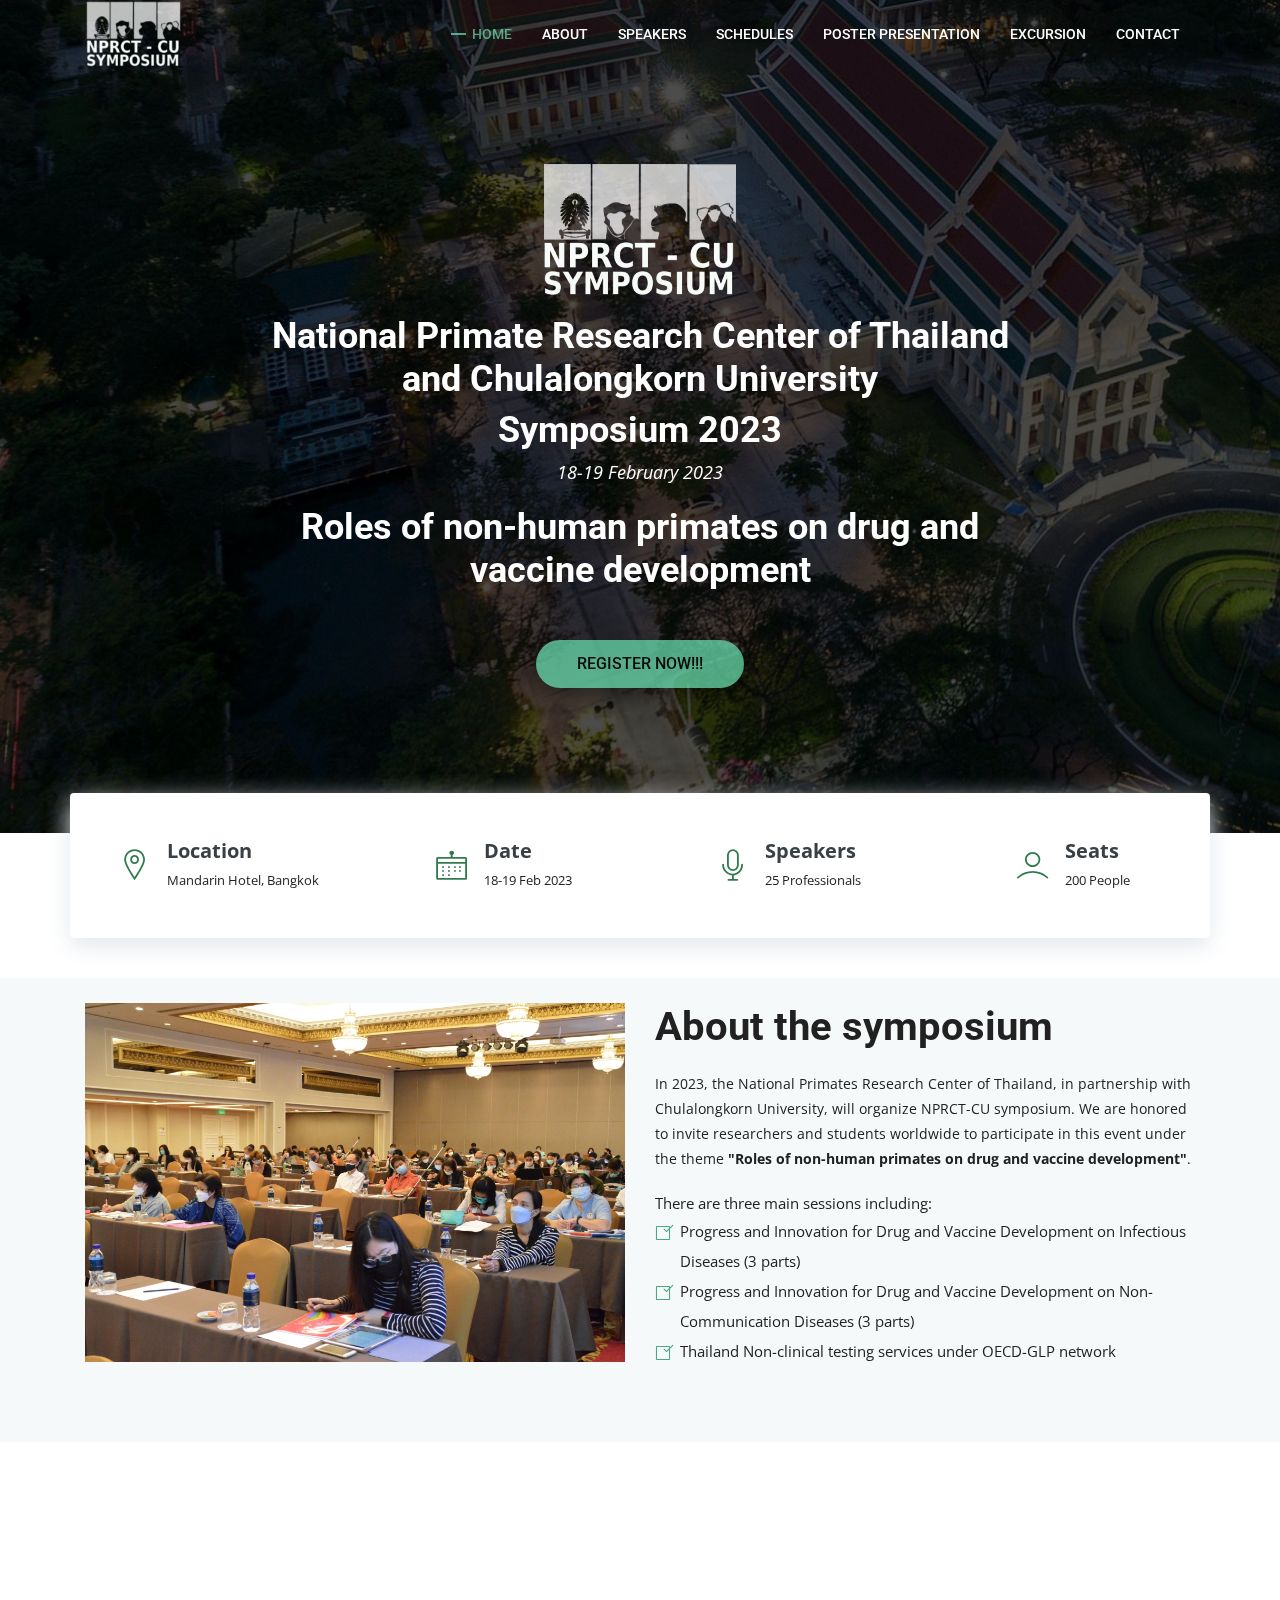
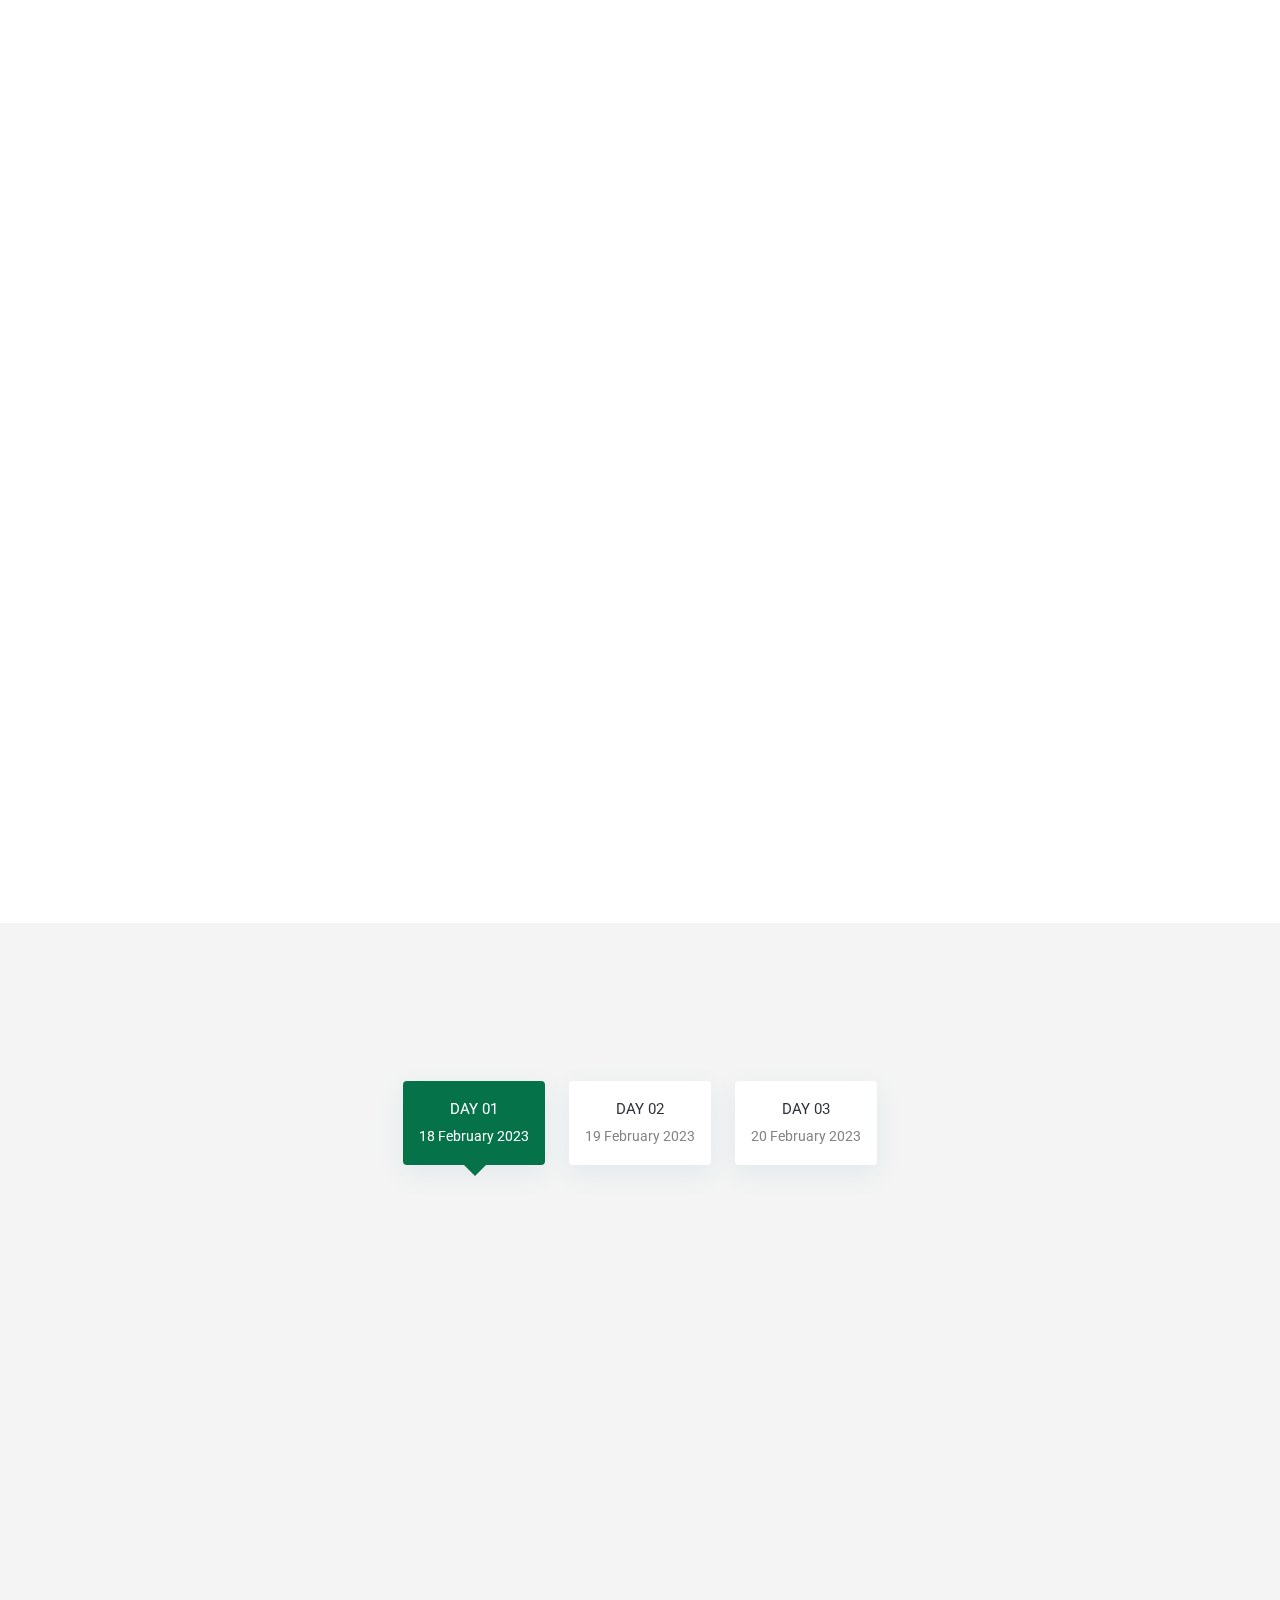
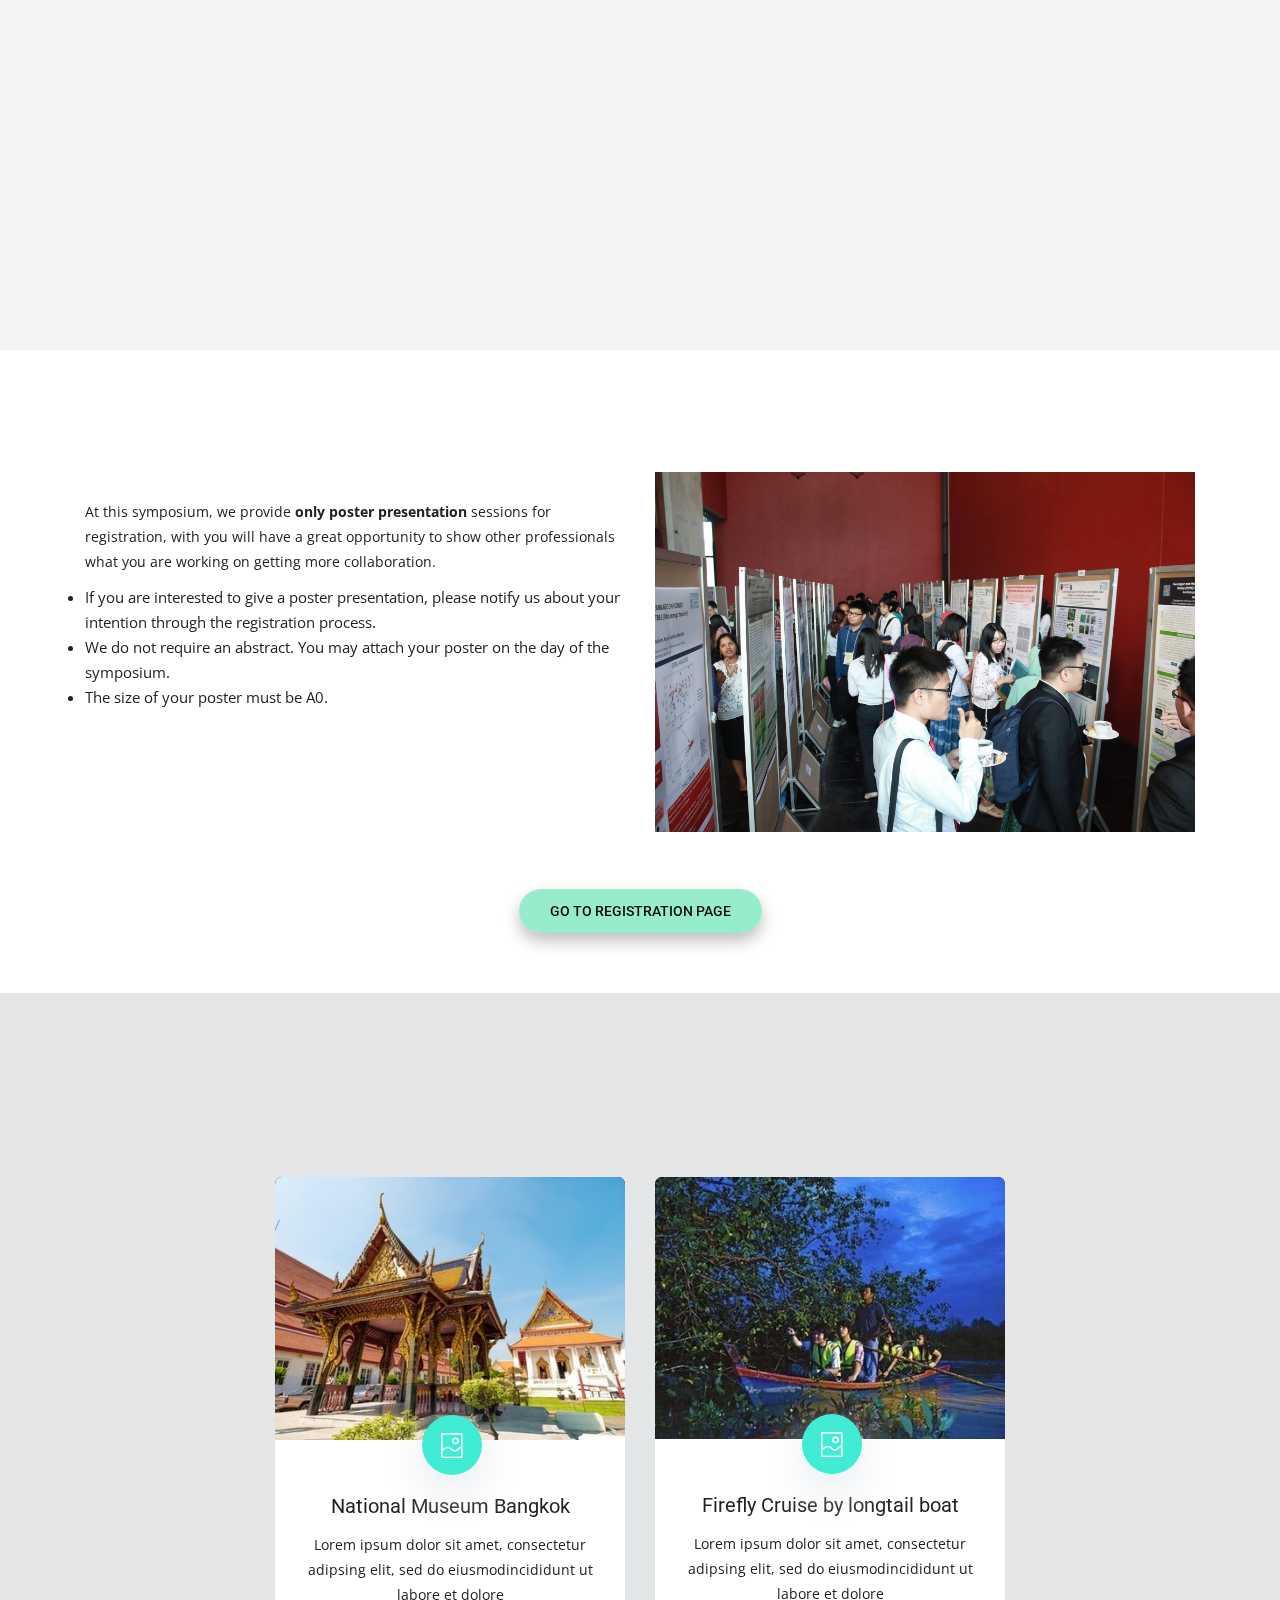
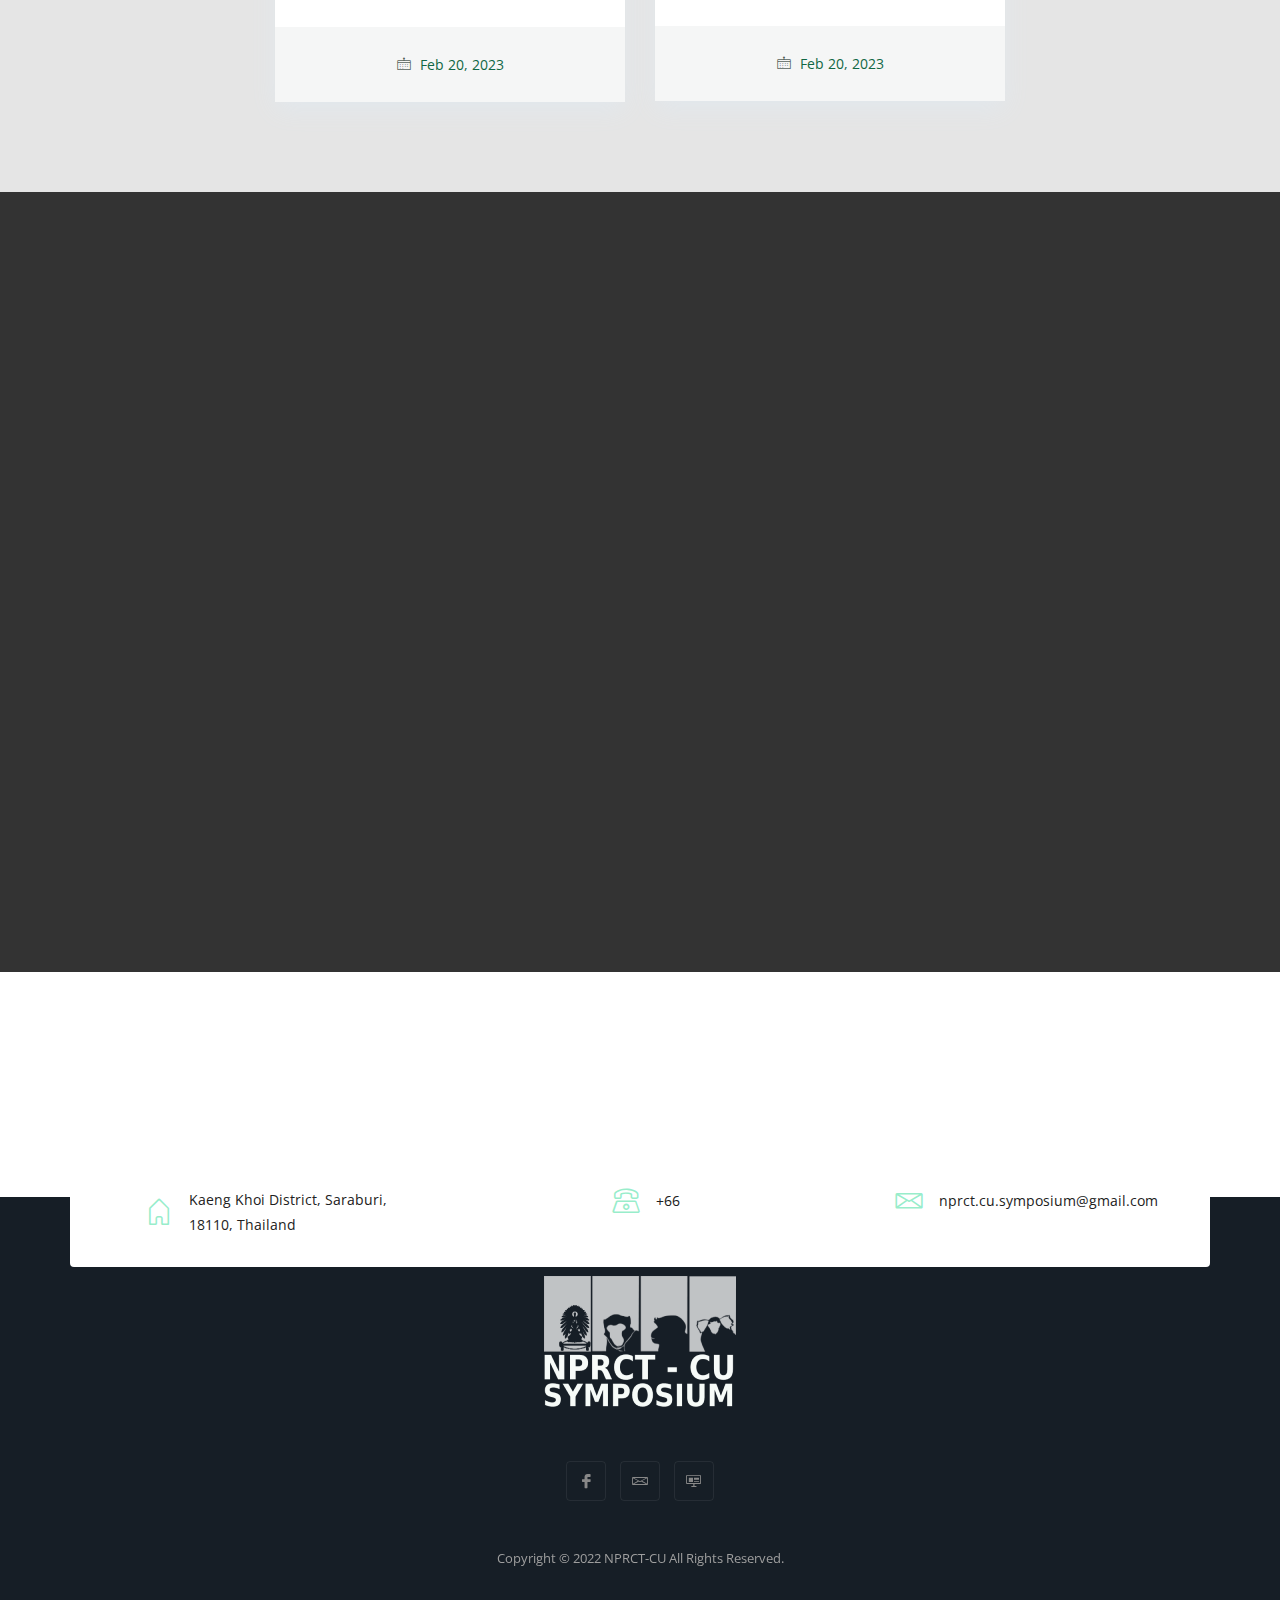
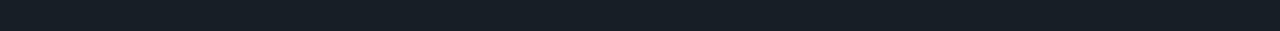
==== index.html @ 97ab2146 "add file" ====
<!DOCTYPE html>
<html lang="en">
  <head>
    <!-- Required meta tags -->
    <meta charset="utf-8">
    <meta name="viewport" content="width=device-width, initial-scale=1, shrink-to-fit=no">

    <title>NPRCT-CU Symposium2022</title>

    <!--====== Favicon Icon ======-->
    <link rel="shortcut icon" href="assets/img/logo-sm.png" type="image/png">
    <!-- Bootstrap CSS -->
    <link rel="stylesheet" type="text/css" href="assets/css/bootstrap.min.css" >
    <!-- Icon -->
    <link rel="stylesheet" type="text/css" href="assets/fonts/line-icons.css">
    <!-- Nivo Lightbox -->
    <link rel="stylesheet" type="text/css" href="assets/css/nivo-lightbox.css" >
    <!-- Animate -->
    <link rel="stylesheet" type="text/css" href="assets/css/animate.css">
    <!-- Main Style -->
    <link rel="stylesheet" type="text/css" href="assets/css/main.css">
    <!-- Responsive Style -->
    <link rel="stylesheet" type="text/css" href="assets/css/responsive.css">


  </head>
  <body>

    <!-- Header Area wrapper Starts -->
    <header id="header-wrap">
      <!-- Navbar Start -->
      <nav class="navbar navbar-expand-lg bg-inverse fixed-top scrolling-navbar">
        <div class="container">
          <!-- Brand and toggle get grouped for better mobile display -->
          <a href="index.html" class="navbar-brand"><img src="assets/img/logo-sm.png" alt=""></a>       
          <button class="navbar-toggler" type="button" data-toggle="collapse" data-target="#navbarCollapse" aria-controls="navbarCollapse" aria-expanded="false" aria-label="Toggle navigation">
            <i class="lni-menu"></i>
          </button>
          <div class="collapse navbar-collapse" id="navbarCollapse">
            <ul class="navbar-nav mr-auto w-100 justify-content-end">
              <li class="nav-item active">
                <a class="nav-link" href="#header-wrap">
                  Home
                </a>
              </li>
              <li class="nav-item">
                <a class="nav-link" href="#about">
                  About
                </a>
              </li>
              <li class="nav-item">
                <a class="nav-link" href="#team">
                  Speakers
                </a>
              </li>
              <li class="nav-item">
                <a class="nav-link" href="#schedules">
                  schedules
                </a>
              </li>
              <li class="nav-item">
                <a class="nav-link" href="#poster">
                  Poster presentation
                </a>
              </li>
              <li class="nav-item">
                <a class="nav-link" href="#excursion">
                  excursion
                </a>
              </li>
              </li>
              <li class="nav-item">
                <a class="nav-link" href="#google-map-area">
                  Contact
                </a>
              </li>
            </ul>
          </div>
        </div>
      </nav>
      <!-- Navbar End -->

      <!-- Hero Area Start -->
      <div id="hero-area" class="hero-area-bg">
        <div class="overlay"></div>
        <div class="container">
          <div class="row justify-content-center">
            <div class="col-lg-9 col-sm-12">
              <div class="contents text-center">
                <img src="assets/img/logo-1.png" alt="">
                <h3 style="padding-top: 2%;">National Primate Research Center of Thailand <br> and Chulalongkorn University</h3>
                <h3>Symposium 2023</h3>
                <p class="banner-info">18-19 February 2023</p>
                <h2 >Roles of non-human primates on drug and vaccine development</h2>
                
                <div class="banner-btn" style="padding-top: 5%;">
                  <a href="regist.html" class="btn btn-common">Register now!!!</a>
                </div>
              </div>
            </div>
          </div>
        </div>
      </div>
      <!-- Hero Area End -->

    </header>
    <!-- Header Area wrapper End -->

    <!-- Information Bar Start -->
    <section id="information-bar">
      <div class="container">
        <div class="row inforation-wrapper">
          <div class="col-lg-3 col-md-6 col-xs-12">
            <ul>
              <li>
                <i class="lni-map-marker"></i>
              </li>
              <li><span><b>Location</b> Mandarin Hotel, Bangkok</span></li>
            </ul>
          </div>
          <div class="col-lg-3 col-md-6 col-xs-12">
            <ul>
              <li>
                <i class="lni-calendar"></i>
              </li>
              <li><span><b>Date</b> 18-19 Feb 2023</span></li>
            </ul>
          </div>
          <div class="col-lg-3 col-md-6 col-xs-12">
            <ul>
              <li>
                <i class="lni-mic"></i>
              </li>
              <li><span><b>Speakers</b> 25 Professionals</span></li>
            </ul>
          </div>
          <div class="col-lg-3 col-md-6 col-xs-12">
            <ul>
              <li>
                <i class="lni-user"></i>
              </li>
              <li><span><b>Seats</b> 200 People</span></li>
            </ul>
          </div>
        </div>
      </div>
    </section>
    <!-- Information Bar End -->

    <!-- About Section Start -->
    <section id="about" class="section-padding">
      <div class="container">
        <div class="row">
          <div class="col-lg-6 col-md-12 col-xs-12">
            <div class="img-thumb">
              <img class="img-fluid" src="assets/img/about/about.jpg" alt="">
            </div>
          </div>
          <div class="col-lg-6 col-md-12 col-xs-12">
            <div class="about-content">
              <div>
                <div class="about-text">  
                  <h2>About the symposium</h2>
                  <p>
                    In 2023, the National Primates Research Center of Thailand, in partnership with Chulalongkorn University, will organize
                    NPRCT-CU symposium. We are honored to invite researchers and students worldwide to participate in this event under the
                    theme <b>"Roles of non-human primates on drug and vaccine development"</b>.
                  </p>
                </div>
                <span>There are three main sessions including:</span>
                <ul class="stylish-list mb-3">
                  <li><i class="lni-check-box"></i>Progress and Innovation for Drug and Vaccine Development on Infectious Diseases (3 parts)</li>
                  <li><i class="lni-check-box"></i>Progress and Innovation for Drug and Vaccine Development on Non-Communication Diseases (3 parts)</li>
                  <li><i class="lni-check-box"></i>Thailand Non-clinical testing services under OECD-GLP network</li>

                </ul>
                
              </div>
            </div>
          </div>
        </div>
      </div>
    </section>
    <!-- About Section End -->




    <!-- Team Section Start -->
    <section id="team" class="section-padding text-center">
      <div class="container">
        <div class="row">
          <div class="col-12">
            <div class="section-title-header text-center">
              <h2 class="section-title wow fadeInUp" data-wow-delay="0.2s">Our Speakers</h2>
              <p class="wow fadeInDown" data-wow-delay="0.2s">Lorem ipsum dolor sit amet, in quodsi vulputate pro. Ius illum vocent mediocritatem an <br> cule dicta iriure at phaedrum.</p>
            </div>
          </div>
        </div>
        <div class="row justify-content-bt">
          <div class="col-lg-3 col-md-6 col-xs-12">
            <!-- Team Item Starts -->
            <div class="team-item wow fadeInUp" data-wow-delay="0.2s">
              <div class="team-img">
                <img class="img-fluid" src="assets/img/team/Prof. Apiwat Mutirangura.jpg" alt="">
                <div class="team-overlay">
                  <div class="overlay-social-icon text-center">
                    <ul class="social-icons">
                      <li><a href="#"><i class="lni-twitter-filled" aria-hidden="true"></i></a></li>
                      <li><a href="#"><i class="lni-google" aria-hidden="true"></i></a></li>
                      <li><a href="#"><i class="lni-facebook-filled" aria-hidden="true"></i></a></li>
                      <li><a href="#"><i class="lni-pinterest" aria-hidden="true"></i></a></li>
                    </ul>
                  </div>
                </div>
              </div>
              <div class="info-text">
                <h3><a href="#">Prof. Apiwat Mutirangura</a></h3>
                <p>Affiliation</p>
              </div>
            </div>
            <!-- Team Item Ends -->
          </div>
          <div class="col-lg-3 col-md-6 col-xs-12">
            <!-- Team Item Starts -->
            <div class="team-item wow fadeInUp" data-wow-delay="0.4s">
              <div class="team-img">
                <img class="img-fluid" src="assets/img/team/Professor Dr. John VandeBerg (UTRGV by David Pike).jpg" alt="">
                <div class="team-overlay">
                  <div class="overlay-social-icon text-center">
                    <ul class="social-icons">
                      <li><a href="#"><i class="lni-twitter-filled" aria-hidden="true"></i></a></li>
                      <li><a href="#"><i class="lni-google" aria-hidden="true"></i></a></li>
                      <li><a href="#"><i class="lni-facebook-filled" aria-hidden="true"></i></a></li>
                      <li><a href="#"><i class="lni-pinterest" aria-hidden="true"></i></a></li>
                    </ul>
                  </div>
                </div>
              </div>
              <div class="info-text">
                <h3><a href="#">Prof. Dr. John VandeBerg</a></h3>
                <p>Affiliation</p>
              </div>
            </div>
            <!-- Team Item Ends -->
          </div>

          <div class="col-lg-3 col-md-6 col-xs-12">
            <!-- Team Item Starts -->
            <div class="team-item wow fadeInUp" data-wow-delay="0.6s">
              <div class="team-img">
                <img class="img-fluid" src="assets/img/team/Professor Yasuhiro yasutomi.jpg" alt="">
                <div class="team-overlay">
                  <div class="overlay-social-icon text-center">
                    <ul class="social-icons">
                      <li><a href="#"><i class="lni-twitter-filled" aria-hidden="true"></i></a></li>
                      <li><a href="#"><i class="lni-google" aria-hidden="true"></i></a></li>
                      <li><a href="#"><i class="lni-facebook-filled" aria-hidden="true"></i></a></li>
                      <li><a href="#"><i class="lni-pinterest" aria-hidden="true"></i></a></li>
                    </ul>
                  </div>
                </div>
              </div>
              <div class="info-text">
                <h3><a href="#">Prof. Yasuhiro yasutomi</a></h3>
                <p>Affiliation</p>
              </div>
            </div>
            <!-- Team Item Ends -->
          </div>

          <div class="col-lg-3 col-md-6 col-xs-12">
            <!-- Team Item Starts -->
            <div class="team-item wow fadeInUp" data-wow-delay="0.8s">
              <div class="team-img">
                <img class="img-fluid" src="assets/img/team/Suwit_Khunkitti.jpg" alt="">
                <div class="team-overlay">
                  <div class="overlay-social-icon text-center">
                    <ul class="social-icons">
                      <li><a href="#"><i class="lni-twitter-filled" aria-hidden="true"></i></a></li>
                      <li><a href="#"><i class="lni-google" aria-hidden="true"></i></a></li>
                      <li><a href="#"><i class="lni-facebook-filled" aria-hidden="true"></i></a></li>
                      <li><a href="#"><i class="lni-pinterest" aria-hidden="true"></i></a></li>
                    </ul>
                  </div>
                </div>
              </div>
              <div class="info-text">
                <h3><a href="#">Suwit Khunkitti</a></h3>
                <p>Affiliation</p>
              </div>
            </div>
            <!-- Team Item Ends -->
          </div>

          <div class="col-lg-3 col-md-6 col-xs-12">
            <!-- Team Item Starts -->
            <div class="team-item wow fadeInUp" data-wow-delay="1s">
              <div class="team-img">
                <img class="img-fluid" src="assets/img/team/unknown.jpg" alt="">
                <div class="team-overlay">
                  <div class="overlay-social-icon text-center">
                    <ul class="social-icons">
                      <li><a href="#"><i class="lni-twitter-filled" aria-hidden="true"></i></a></li>
                      <li><a href="#"><i class="lni-google" aria-hidden="true"></i></a></li>
                      <li><a href="#"><i class="lni-facebook-filled" aria-hidden="true"></i></a></li>
                      <li><a href="#"><i class="lni-pinterest" aria-hidden="true"></i></a></li>
                    </ul>
                  </div>
                </div>
              </div>
              <div class="info-text">
                <h3><a href="#">Daryl Dixon</a></h3>
                <p>Affiliation</p>
              </div>
            </div>
            <!-- Team Item Ends -->
          </div>

          <div class="col-lg-3 col-md-6 col-xs-12">
            <!-- Team Item Starts -->
            <div class="team-item wow fadeInUp" data-wow-delay="1.2s">
              <div class="team-img">
                <img class="img-fluid" src="assets/img/team/unknown.jpg" alt="">
                <div class="team-overlay">
                  <div class="overlay-social-icon text-center">
                    <ul class="social-icons">
                      <li><a href="#"><i class="lni-twitter-filled" aria-hidden="true"></i></a></li>
                      <li><a href="#"><i class="lni-google" aria-hidden="true"></i></a></li>
                      <li><a href="#"><i class="lni-facebook-filled" aria-hidden="true"></i></a></li>
                      <li><a href="#"><i class="lni-pinterest" aria-hidden="true"></i></a></li>
                    </ul>
                  </div>
                </div>
              </div>
              <div class="info-text">
                <h3><a href="#">Chris Adams</a></h3>
                <p>Affiliation</p>
              </div>
            </div>
            <!-- Team Item Ends -->
          </div>

          <div class="col-lg-3 col-md-6 col-xs-12">
            <!-- Team Item Starts -->
            <div class="team-item wow fadeInUp" data-wow-delay="1.4s">
              <div class="team-img">
                <img class="img-fluid" src="assets/img/team/unknown.jpg" alt="">
                <div class="team-overlay">
                  <div class="overlay-social-icon text-center">
                    <ul class="social-icons">
                      <li><a href="#"><i class="lni-twitter-filled" aria-hidden="true"></i></a></li>
                      <li><a href="#"><i class="lni-google" aria-hidden="true"></i></a></li>
                      <li><a href="#"><i class="lni-facebook-filled" aria-hidden="true"></i></a></li>
                      <li><a href="#"><i class="lni-pinterest" aria-hidden="true"></i></a></li>
                    </ul>
                  </div>
                </div>
              </div>
              <div class="info-text">
                <h3><a href="#">Paul Kowalsy</a></h3>
                <p>Affiliation</p>
              </div>
            </div>
            <!-- Team Item Ends -->
          </div>

          <div class="col-lg-3 col-md-6 col-xs-12">
            <!-- Team Item Starts -->
            <div class="team-item wow fadeInUp" data-wow-delay="1.6s">
              <div class="team-img">
                <img class="img-fluid" src="assets/img/team/unknown.jpg" alt="">
                <div class="team-overlay">
                  <div class="overlay-social-icon text-center">
                    <ul class="social-icons">
                      <li><a href="#"><i class="lni-twitter-filled" aria-hidden="true"></i></a></li>
                      <li><a href="#"><i class="lni-google" aria-hidden="true"></i></a></li>
                      <li><a href="#"><i class="lni-facebook-filled" aria-hidden="true"></i></a></li>
                      <li><a href="#"><i class="lni-pinterest" aria-hidden="true"></i></a></li>
                    </ul>
                  </div>
                </div>
              </div>
              <div class="info-text">
                <h3><a href="#">Jhon Doe</a></h3>
                <p>Affiliation</p>
              </div>
            </div>
            <!-- Team Item Ends -->
          </div>
        </div>
        <a href="#" class="btn btn-common mt-30 wow fadeInUp" data-wow-delay="1.9s">Meet all speakers</a>
      </div>
    </section>
    <!-- Team Section End -->

    <!-- Schedule Section Start -->
    <section id="schedules" class="schedule section-padding">
      <div class="container">
        <div class="row">
          <div class="col-12">
            <div class="section-title-header text-center">
              <h2 class="section-title wow fadeInUp" data-wow-delay="0.2s">Event Schedules</h2>
              <p class="wow fadeInDown" data-wow-delay="0.2s">

              </p>
            </div>
          </div>
        </div>
        <div class="row">
          <div class="col-12 mb-5 text-center">
            <ul class="nav nav-tabs" id="myTab" role="tablist">
              <li class="nav-item">
                <a class="nav-link active" id="monday-tab" data-toggle="tab" href="#monday" role="tab"
                  aria-controls="monday" aria-expanded="true">
                  <div class="item-text">
                    <h4>Day 01</h4>
                    <h5>18 February 2023</h5>
                  </div>
                </a>
              </li>
              <li class="nav-item">
                <a class="nav-link" id="tuesday-tab" data-toggle="tab" href="#tuesday" role="tab" aria-controls="tuesday">
                  <div class="item-text">
                    <h4>Day 02</h4>
                    <h5>19 February 2023</h5>
                  </div>
                </a>
              </li>
              <li class="nav-item">
                <a class="nav-link" id="wednesday-tab" data-toggle="tab" href="#wednesday" role="tab"
                  aria-controls="wednesday">
                  <div class="item-text">
                    <h4>Day 03</h4>
                    <h5>20 February 2023</h5>
                  </div>
                </a>
              </li>
              
            </ul>
          </div>
          <div class="col-12">
            <div class="schedule-area row wow fadeInDown" data-wow-delay="0.3s">
              <div class="schedule-tab-content col-12 clearfix">
                <div class="tab-content" id="myTabContent">
                  <div class="tab-pane fade show active" id="monday" role="tabpanel" aria-labelledby="monday-tab">
                    <div id="accordion">
                      <div class="card">
                        <div id="headingOne">
                          <div class="schedule-slot-time">
                            <span> 9.30 - 10.30 AM</span>
                          </div>
                          <div class="collapsed card-header" data-toggle="collapse" data-target="#collapseOne"
                            aria-expanded="false" aria-controls="collapseOne">
                            <div class="images-box">
                              <img class="img-fluid" src="assets/img/speaker/Prof. Apiwat Mutirangura.jpg" alt="">
                            </div>
                            <h4>Lorem ipsum dolor sit amet consectetur adipisicing elit. Quis, dicta.</h4>
                            <h5 class="name">Prof. Apiwat Mutirangura</h5>
                          </div>
                        </div>
                        <div id="collapseOne" class="collapse show" aria-labelledby="headingOne" data-parent="#accordion">
                          <div class="card-body">
                            <p>Lorem ipsum dolor sit amet, consectetur adipisicing elit. Amet minima dolores rerum maiores
                              qui at commodi quas, reprehenderit eius consectetur quae magni molestias veniam, provident
                              illum facere iure libero asperiores! Lorem ipsum dolor sit amet, consectetur adipisicing elit.
                              Veniam earum nihil ex ipsa magni eligendi fugiat assumenda suscipit, accusantium,
                              necessitatibus reiciendis odit sed, vero amet blanditiis?</p>
                            <div class="location">
                              <span>Location:</span> Hall 1 , Building A
                            </div>
                          </div>
                        </div>
                      </div>
                      <div class="card">
                        <div id="headingTwo">
                          <div class="schedule-slot-time">
                            <span> 10.30 - 11.30 AM</span>
                          </div>
                          <div class="collapsed card-header" data-toggle="collapse" data-target="#collapseTwo"
                            aria-expanded="false" aria-controls="collapseTwo">
                            <div class="images-box">
                              <img class="img-fluid"
                                src="assets/img/speaker/Professor Dr. John VandeBerg (UTRGV by David Pike).jpg" alt="">
                            </div>
                            <h4>Lorem ipsum dolor sit amet consectetur adipisicing elit. Consectetur, error.</h4>
                            <h5 class="name">Prof. Dr. John VandeBerg</h5>
                          </div>
                        </div>
                        <div id="collapseTwo" class="collapse" aria-labelledby="headingTwo" data-parent="#accordion">
                          <div class="card-body">
                            <p>Lorem ipsum dolor sit amet, consectetur adipisicing elit. Amet minima dolores rerum maiores
                              qui at commodi quas, reprehenderit eius consectetur quae magni molestias veniam, provident
                              illum facere iure libero asperiores! Lorem ipsum dolor sit amet, consectetur adipisicing elit.
                              Veniam earum nihil ex ipsa magni eligendi fugiat assumenda suscipit, accusantium,
                              necessitatibus reiciendis odit sed, vero amet blanditiis?</p>
                            <div class="location">
                              <span>Location:</span> Hall 1 , Building A
                            </div>
                          </div>
                        </div>
                      </div>
                      <div class="card">
                        <div id="headingThree">
                          <div class="schedule-slot-time">
                            <span> 11.30 - 12.30 AM</span>
                          </div>
                          <div class="collapsed card-header" data-toggle="collapse" data-target="#collapseThree"
                            aria-expanded="false" aria-controls="collapseThree">
                            <div class="images-box">
                              <img class="img-fluid" src="assets/img/speaker/Professor Yasuhiro yasutomi.jpg" alt="">
                            </div>
                            <h4>Lorem ipsum dolor sit amet, consectetur adipisicing elit. Sit, corporis!</h4>
                            <h5 class="name">Prof. Yasuhiro yasutomi</h5>
                          </div>
                        </div>
                        <div id="collapseThree" class="collapse" aria-labelledby="headingThree" data-parent="#accordion">
                          <div class="card-body">
                            <p>Lorem ipsum dolor sit amet, consectetur adipisicing elit. Amet minima dolores rerum maiores
                              qui at commodi quas, reprehenderit eius consectetur quae magni molestias veniam, provident
                              illum facere iure libero asperiores! Lorem ipsum dolor sit amet, consectetur adipisicing elit.
                              Veniam earum nihil ex ipsa magni eligendi fugiat assumenda suscipit, accusantium,
                              necessitatibus reiciendis odit sed, vero amet blanditiis?</p>
                            <div class="location">
                              <span>Location:</span> Hall 1 , Building A
                            </div>
                          </div>
                        </div>
                      </div>
                      <div class="card">
                        <div id="headingFour">
                          <div class="schedule-slot-time">
                            <span> 11.30 - 12.30 AM</span>
                          </div>
                          <div class="collapsed card-header" data-toggle="collapse" data-target="#collapseFour" aria-expanded="false"
                            aria-controls="collapseFour">
                            <div class="images-box">
                              <img class="img-fluid" src="assets/img/speaker/Suwit_Khunkitti.jpg" alt="">
                            </div>
                            <h4>Lorem ipsum dolor sit amet, consectetur adipisicing elit. Sit, corporis!</h4>
                            <h5 class="name">Suwit Khunkitti</h5>
                          </div>
                        </div>
                        <div id="collapseFour" class="collapse" aria-labelledby="headingFour" data-parent="#accordion">
                          <div class="card-body">
                            <p>Lorem ipsum dolor sit amet, consectetur adipisicing elit. Amet minima dolores rerum maiores
                              qui at commodi quas, reprehenderit eius consectetur quae magni molestias veniam, provident
                              illum facere iure libero asperiores! Lorem ipsum dolor sit amet, consectetur adipisicing elit.
                              Veniam earum nihil ex ipsa magni eligendi fugiat assumenda suscipit, accusantium,
                              necessitatibus reiciendis odit sed, vero amet blanditiis?</p>
                            <div class="location">
                              <span>Location:</span> Hall 1 , Building A
                            </div>
                          </div>
                        </div>
                      </div>
                    </div>
                  </div>
                  <div class="tab-pane fade" id="tuesday" role="tabpanel" aria-labelledby="tuesday-tab">
                    <div id="accordion2">
                      <div class="card">
                        <div id="headingOne1">
                          <div class="schedule-slot-time">
                            <span> 1.30 - 2.30 AM</span>
                            Workshop
                          </div>
                          <div class="collapsed card-header" data-toggle="collapse" data-target="#collapseTwo2"
                            aria-expanded="false" aria-controls="collapseTwo2">
                            <div class="images-box">
                              <img class="img-fluid" src="assets/img/speaker/unknown.jpg" alt="">
                            </div>
                            <h4>Web Design Principles and Best Practices</h4>
                            <h5 class="name">David Warner</h5>
                          </div>
                        </div>
                        <div id="collapseOne1" class="collapse show" aria-labelledby="headingOne1"
                          data-parent="#accordion2">
                          <div class="card-body">
                            <p>Lorem ipsum dolor sit amet, consectetur adipisicing elit. Amet minima dolores rerum maiores
                              qui at commodi quas, reprehenderit eius consectetur quae magni molestias veniam, provident
                              illum facere iure libero asperiores! Lorem ipsum dolor sit amet, consectetur adipisicing elit.
                              Veniam earum nihil ex ipsa magni eligendi fugiat assumenda suscipit, accusantium,
                              necessitatibus reiciendis odit sed, vero amet blanditiis?</p>
                            <div class="location">
                              <span>Location:</span> Hall 1 , Building A, Golden Street, Southafrica
                            </div>
                          </div>
                        </div>
                      </div>
                      <div class="card">
                        <div id="headingTwo2">
                          <div class="schedule-slot-time">
                            <span> 9.30 - 10.30 AM</span>
                            Workshop
                          </div>
                          <div class="collapsed card-header" data-toggle="collapse" data-target="#collapseOne1"
                            aria-expanded="false" aria-controls="collapseOne1">
                            <div class="images-box">
                              <img class="img-fluid" src="assets/img/speaker/speakers-1.jpg" alt="">
                            </div>
                            <h4>Web Design Principles and Best Practices</h4>
                            <h5 class="name">David Warner</h5>
                          </div>
                        </div>
                        <div id="collapseTwo2" class="collapse" aria-labelledby="headingTwo2" data-parent="#accordion2">
                          <div class="card-body">
                            <p>Lorem ipsum dolor sit amet, consectetur adipisicing elit. Amet minima dolores rerum maiores
                              qui at commodi quas, reprehenderit eius consectetur quae magni molestias veniam, provident
                              illum facere iure libero asperiores! Lorem ipsum dolor sit amet, consectetur adipisicing elit.
                              Veniam earum nihil ex ipsa magni eligendi fugiat assumenda suscipit, accusantium,
                              necessitatibus reiciendis odit sed, vero amet blanditiis?</p>
                            <div class="location">
                              <span>Location:</span> Hall 1 , Building A, Golden Street, Southafrica
                            </div>
                          </div>
                        </div>
                      </div>
                    </div>
                  </div>
                  <div class="tab-pane fade" id="wednesday" role="tabpanel" aria-labelledby="wednesday-tab">
                    <div id="accordion3">
                      <div class="card">
                        <div id="headingOne3">
                          <div class="schedule-slot-time">
                            <span> 10.30 - 11.30 AM</span>
                            Workshop
                          </div>
                          <div class="collapsed card-header" data-toggle="collapse" data-target="#collapseOne3"
                            aria-expanded="false" aria-controls="collapseOne3">
                            <div class="images-box">
                              <img class="img-fluid" src="assets/img/speaker/speakers-1.jpg" alt="">
                            </div>
                            <h4>Web Design Principles and Best Practices</h4>
                            <h5 class="name">David Warner</h5>
                          </div>
                        </div>
                        <div id="collapseOne3" class="collapse show" aria-labelledby="headingOne3"
                          data-parent="#accordion3">
                          <div class="card-body">
                            <p>Lorem ipsum dolor sit amet, consectetur adipisicing elit. Amet minima dolores rerum maiores
                              qui at commodi quas, reprehenderit eius consectetur quae magni molestias veniam, provident
                              illum facere iure libero asperiores! Lorem ipsum dolor sit amet, consectetur adipisicing elit.
                              Veniam earum nihil ex ipsa magni eligendi fugiat assumenda suscipit, accusantium,
                              necessitatibus reiciendis odit sed, vero amet blanditiis?</p>
                            <div class="location">
                              <span>Location:</span> Hall 1 , Building A, Golden Street, Southafrica
                            </div>
                          </div>
                        </div>
                      </div>
                      <div class="card">
                        <div id="headingTwo3">
                          <div class="schedule-slot-time">
                            <span> 11.30 - 12.30 AM</span>
                            Workshop
                          </div>
                          <div class="collapsed card-header" data-toggle="collapse" data-target="#collapseTwo3"
                            aria-expanded="false" aria-controls="collapseTwo3">
                            <div class="images-box">
                              <img class="img-fluid" src="assets/img/speaker/speakers-2.jpg" alt="">
                            </div>
                            <h4>Web Design Principles and Best Practices</h4>
                            <h5 class="name">David Warner</h5>
                          </div>
                        </div>
                        <div id="collapseTwo3" class="collapse" aria-labelledby="headingTwo3" data-parent="#accordion3">
                          <div class="card-body">
                            <p>Lorem ipsum dolor sit amet, consectetur adipisicing elit. Amet minima dolores rerum maiores
                              qui at commodi quas, reprehenderit eius consectetur quae magni molestias veniam, provident
                              illum facere iure libero asperiores! Lorem ipsum dolor sit amet, consectetur adipisicing elit.
                              Veniam earum nihil ex ipsa magni eligendi fugiat assumenda suscipit, accusantium,
                              necessitatibus reiciendis odit sed, vero amet blanditiis?</p>
                            <div class="location">
                              <span>Location:</span> Hall 1 , Building A, Golden Street, Southafrica
                            </div>
                          </div>
                        </div>
                      </div>
                      <div class="card">
                        <div id="headingThree3">
                          <div class="schedule-slot-time">
                            <span> 1.30 - 2.30 AM</span>
                            Workshop
                          </div>
                          <div class="collapsed card-header" data-toggle="collapse" data-target="#collapseThree3"
                            aria-expanded="false" aria-controls="collapseThree3">
                            <div class="images-box">
                              <img class="img-fluid" src="assets/img/speaker/speakers-3.jpg" alt="">
                            </div>
                            <h4>Web Design Principles and Best Practices</h4>
                            <h5 class="name">David Warner</h5>
                          </div>
                        </div>
                        <div id="collapseThree3" class="collapse" aria-labelledby="headingThree3" data-parent="#accordion3">
                          <div class="card-body">
                            <p>Lorem ipsum dolor sit amet, consectetur adipisicing elit. Amet minima dolores rerum maiores
                              qui at commodi quas, reprehenderit eius consectetur quae magni molestias veniam, provident
                              illum facere iure libero asperiores! Lorem ipsum dolor sit amet, consectetur adipisicing elit.
                              Veniam earum nihil ex ipsa magni eligendi fugiat assumenda suscipit, accusantium,
                              necessitatibus reiciendis odit sed, vero amet blanditiis?</p>
                            <div class="location">
                              <span>Location:</span> Hall 1 , Building A, Golden Street, Southafrica
                            </div>
                          </div>
                        </div>
                      </div>
                    </div>
                  </div>


                </div>
              </div>
            </div>
          </div>
        </div>
      </div>
    </section>
    <!-- Schedule Section End -->

    <!-- Poster Section Start -->
    <section id="poster" class="section-padding">
      <div class="container">
        <div class="row">
          <div class="col-12">
            <div class="section-title-header text-center">
              <h2 class="section-title wow fadeInUp" data-wow-delay="0.2s">Poster presentation</h2>
              </div>
          </div>
          <div class="col-lg-6 col-md-12 col-xs-12">
            <div  style="padding-top: 5%;">
              <div>
                <div class="about-text">
                  <p>
                    At this symposium, we provide <b>only poster presentation</b> sessions for registration, with you will have a great opportunity
                    to show other professionals what you are working on getting more collaboration.
                  </p>
                  
                </div>
                <div style="padding-top:2%;">
                  <li>If you are interested to give a poster presentation, please notify us about your intention through the registration process.</li>
                  <li>We do not require an abstract. You may attach your poster on the day of the symposium.</li>             </div>    
                  <li>The size of your poster must be A0.</li>
                </div>

            </div>
            
            
          </div>
          <div class="col-lg-6 col-md-12 col-xs-12">
            <div class="img-thumb">
              <img class="img-fluid" src="assets/img/about/bsgc-poster.jpg" alt="">
            </div>
          </div>
          <div class="col-12" style="padding-top:5%;">
            <div class="row justify-content-center">
            <a href="regist.html" class="btn btn-common">Go to registration page</a>
            </div>
          </div>
        </div>
      </div>
    </section>
    <!-- Poster Section End -->


    <!-- Blog Section Start -->
    <section id="excursion" class="section-padding" style="background-color: rgb(229, 229, 229);">
      <div class="container" >
        <div class="row">
          <div class="col-12">
            <div class="section-title-header text-center">
              <h2 class="section-title wow fadeInUp" data-wow-delay="0.2s">Excursion</h2>
              <p class="wow fadeInDown" data-wow-delay="0.2s">
                After the symposiom, you can visit one of two incredible destinations we've arranged for you.
              </p>
            </div>
          </div>
        </div>
        <div class="row justify-content-center">
          <div class="col-lg-4 col-md-6 col-xs-12">
            <div class="blog-item">
              <div class="blog-image">
                <a href="#">
                  <img class="img-fluid" src="assets/img/blog/nat-museum.jpeg" alt="">
                </a>
              </div>
              <div class="descr">
                <div class="icon">
                  <i class="lni-image"></i>
                </div>
                <h3 class="title">
                  <a href="#">
                    National Museum Bangkok
                  </a>
                </h3>
                <p>Lorem ipsum dolor sit amet, consectetur adipsing elit, sed do eiusmodincididunt ut labore et dolore</p>
              </div>
              <div class="meta-tags">
                <span class="date"><i class="lni-calendar"></i> Feb 20, 2023</span> 
              </div>
            </div>
          </div>

          <div class="col-lg-4 col-md-6 col-xs-12">
            <div class="blog-item">
              <div class="blog-image">
                <a href="#">
                  <img class="img-fluid" src="assets/img/blog/firefly.jpg" alt="">
                </a>
              </div>
              <div class="descr">
                <div class="icon">
                  <i class="lni-image"></i>
                </div>
                <h3 class="title">
                  <a href="#">
                    Firefly Cruise by longtail boat
                  </a>
                </h3>
                <p>Lorem ipsum dolor sit amet, consectetur adipsing elit, sed do eiusmodincididunt ut labore et dolore</p>
              </div>
              <div class="meta-tags">
                <span class="date"><i class="lni-calendar"></i> Feb 20, 2023</span> 
              </div>
            </div>
          </div>

        </div>
      </div>
    </section>
    <!-- Blog Section End -->

    <!-- Sponsors Section Start -->
    <section id="sponsors" class="section-padding">
      <div class="overlay"></div>
      <div class="container">
        <div class="row">
          <div class="col-12">
            <div class="section-title-header text-center">
              <h2 class="section-title wow fadeInUp" data-wow-delay="0.2s">Sponsors</h2>
              <p class="wow fadeInDown" data-wow-delay="0.2s">
                We are quite grateful for the recent support of our event from these organizations. <br> We are thrilled that you are
                interested in supporting our activities.
                </p>
            </div>
          </div>
        </div>
        <div class="row mb-30 text-center wow fadeInDown" data-wow-delay="0.3s">
          <div class="col-lg-12">
            <div class="sponsors-logo text-center">
              <a href=""><img src="assets/img/sponsors/primate-en.jpg" alt=""></a>
              <a href=""><img src="assets/img/sponsors/nprctlogo.png" alt=""></a>
              <a href=""><img src="assets/img/sponsors/primate-en.jpg" alt=""></a>
              <a href=""><img src="assets/img/sponsors/nprctlogo.png" alt=""></a>
              <a href=""><img src="assets/img/sponsors/primate-en.jpg" alt=""></a>
              <a href=""><img src="assets/img/sponsors/nprctlogo.png" alt=""></a>
              <a href=""><img src="assets/img/sponsors/primate-en.jpg" alt=""></a>
              <a href=""><img src="assets/img/sponsors/nprctlogo.png" alt=""></a>
              <a href=""><img src="assets/img/sponsors/primate-en.jpg" alt=""></a>
              <a href=""><img src="assets/img/sponsors/nprctlogo.png" alt=""></a>
            </div><!-- sponsors logo end-->
         </div>
        </div>
      </div>
    </section>
    <!-- Sponsors Section End -->

    <!-- Contact Us Section -->
    <section id="contact-map" class="section-padding">
      <div class="container">
        <div class="row">
          <div class="col-12">
            <div class="section-title-header text-center">
              <h2 class="section-title wow fadeInUp" data-wow-delay="0.2s">Contact Us</h2>
              <p class="wow fadeInDown" data-wow-delay="0.2s">
              Please don't hesitate to get in touch with us if you have any concerns.
              </p>
            </div>
          </div>
        </div>
      </div>
    </section>
    <!-- Contact Us Section End -->

    <!-- Map Section Start -->
    <section id="google-map-area">
      <div class="container-fluid">
        <div class="row">
          <div class="col-12">
            <object style="border:0; height: 450px; width: 100%;" 
            data="https://www.google.com/maps/embed?pb=!1m14!1m8!1m3!1d30898.26599006638!2d101.017481!3d14.525783999999998!3m2!1i1024!2i768!4f13.1!3m3!1m2!1s0x0%3A0x223541a40cfa09e5!2sNPRCT-CU%20National%20Primate%20Research%20Center%20of%20Thailand%20-%20Chulalongkorn%20University!5e0!3m2!1sen!2sus!4v1663698275919!5m2!1sen!2sus"></object>
          </div>
        </div>
      </div>
    </section>
    <!-- Map Section End -->

    <!-- Contact text Start -->
    <section id="contact-text">
      <div class="container">
        <div class="row contact-wrapper">
          <div class="col-lg-4 col-md-5 col-xs-12">
            <ul>
              <li>
                <i class="lni-home"></i>
              </li>
              <li><span>Kaeng Khoi District, Saraburi, <br> 18110, Thailand</li>
            </ul>
          </div>
          <div class="col-lg-4 col-md-3 col-xs-12">
            <ul>
              <li>
                <i class="lni-phone"></i>
              </li>
              <li><span>+66</span></li>
            </ul>
          </div>
          <div class="col-lg-4 col-md-3 col-xs-12">
            <ul>
              <li>
                <i class="lni-envelope"></i>
              </li>
              <li><span>nprct.cu.symposium@gmail.com</span></li>
            </ul>
          </div>
        </div>
      </div>
    </section>
    <!-- Contact text End -->

    <footer>
      <div class="container">
        <div class="row justify-content-center">
          <div class="col-lg-8 col-md-12 col-xs-12">
            <div class="footer-logo">
              <img src="assets/img/logo-1.png" alt="">
            </div>
            <div class="social-icons-footer">
              <ul>
                <li class="facebook"><a target="_blank" href="https://www.facebook.com/NPRCTCU"><i class="lni-facebook-filled"></i></a></li>
                <li class="twitter"><a target="_blank" href="mailto: nprct.cu.symposium@gmail.com"><i class="lni lni-envelope"></i></a></li>
                <li class="pinterest"><a target="_blank" href="https://nprct.org/"><i class="lni lni-website"></i></a></li>
              </ul>
            </div>
            <div class="site-info">
              <p>Copyright © 2022 NPRCT-CU All Rights Reserved. </p>
            </div>
          </div>
        </div>
      </div>
    </footer>

    <!-- Go to Top Link -->
    <a href="#" class="back-to-top">
    	<i class="lni-chevron-up"></i>
    </a>

    <div id="preloader">
      <div class="sk-circle">
        <div class="sk-circle1 sk-child"></div>
        <div class="sk-circle2 sk-child"></div>
        <div class="sk-circle3 sk-child"></div>
        <div class="sk-circle4 sk-child"></div>
        <div class="sk-circle5 sk-child"></div>
        <div class="sk-circle6 sk-child"></div>
        <div class="sk-circle7 sk-child"></div>
        <div class="sk-circle8 sk-child"></div>
        <div class="sk-circle9 sk-child"></div>
        <div class="sk-circle10 sk-child"></div>
        <div class="sk-circle11 sk-child"></div>
        <div class="sk-circle12 sk-child"></div>
      </div>
    </div>

    <!-- jQuery first, then Popper.js, then Bootstrap JS -->
    <script src="assets/js/jquery-min.js"></script>
    <script src="assets/js/popper.min.js"></script>
    <script src="assets/js/bootstrap.min.js"></script>
    <script src="assets/js/jquery.countdown.min.js"></script>
    <script src="assets/js/waypoints.min.js"></script>
    <script src="assets/js/jquery.counterup.min.js"></script>
    <script src="assets/js/jquery.nav.js"></script>
    <script src="assets/js/jquery.easing.min.js"></script>
    <script src="assets/js/wow.js"></script>
    <script src="assets/js/nivo-lightbox.js"></script>
    <script src="assets/js/video.js"></script>
    <script src="assets/js/main.js"></script>      
  </body>
</html>
---- assets/fonts/line-icons.css ----
@font-face {
  font-family: 'LineIcons';
  src:  url('LineIcons.eot?y2l643');
  src:  url('LineIcons.eot?y2l643#iefix') format('embedded-opentype'),
    url('LineIcons.ttf?y2l643') format('truetype'),
    url('LineIcons.woff?y2l643') format('woff'),
    url('LineIcons.svg?y2l643#LineIcons') format('svg');
  font-weight: normal;
  font-style: normal;
}

[class^="lni-"], [class*=" lni-"] {
  /* use !important to prevent issues with browser extensions that change fonts */
  font-family: 'LineIcons' !important;
  speak: none;
  font-style: normal;
  font-weight: normal;
  font-variant: normal;
  text-transform: none;
  line-height: 1;

  /* Better Font Rendering =========== */
  -webkit-font-smoothing: antialiased;
  -moz-osx-font-smoothing: grayscale;
}

.lni-add-file:before {
  content: "\e900";
}
.lni-empty-file:before {
  content: "\e916";
}
.lni-remove-file:before {
  content: "\e917";
}
.lni-files:before {
  content: "\ea6f";
}
.lni-display-alt:before {
  content: "\e901";
}
.lni-laptop-phone:before {
  content: "\e902";
}
.lni-laptop:before {
  content: "\e936";
}
.lni-mobile:before {
  content: "\e907";
}
.lni-tab:before {
  content: "\e922";
}
.lni-timer:before {
  content: "\e903";
}
.lni-headphone:before {
  content: "\e904";
}
.lni-rocket:before {
  content: "\e905";
}
.lni-package:before {
  content: "\e906";
}
.lni-popup:before {
  content: "\e909";
}
.lni-scroll-down:before {
  content: "\e90a";
}
.lni-pagination:before {
  content: "\e90b";
}
.lni-unlock:before {
  content: "\e90c";
}
.lni-lock:before {
  content: "\e946";
}
.lni-reload:before {
  content: "\e90d";
}
.lni-map-marker:before {
  content: "\e91e";
}
.lni-map:before {
  content: "\e90e";
}
.lni-game:before {
  content: "\e90f";
}
.lni-search:before {
  content: "\e910";
}
.lni-alarm:before {
  content: "\e911";
}
.lni-code:before {
  content: "\e91c";
}
.lni-website:before {
  content: "\e908";
}
.lni-code-alt:before {
  content: "\e912";
}
.lni-display:before {
  content: "\e913";
}
.lni-shortcode:before {
  content: "\e919";
}
.lni-headphone-alt:before {
  content: "\e915";
}
.lni-alarm-clock:before {
  content: "\e918";
}
.lni-bookmark-alt:before {
  content: "\e91a";
}
.lni-bookmark:before {
  content: "\e91b";
}
.lni-layout:before {
  content: "\e937";
}
.lni-keyboard:before {
  content: "\e91d";
}
.lni-grid-alt:before {
  content: "\e91f";
}
.lni-grid:before {
  content: "\e920";
}
.lni-mic:before {
  content: "\e921";
}
.lni-signal:before {
  content: "\e923";
}
.lni-download:before {
  content: "\e925";
}
.lni-upload:before {
  content: "\e926";
}
.lni-zip:before {
  content: "\e927";
}
.lni-rss-feed:before {
  content: "\e928";
}
.lni-warning:before {
  content: "\e929";
}
.lni-cloud-sync:before {
  content: "\e92a";
}
.lni-cloud-upload:before {
  content: "\e92b";
}
.lni-cloud-check:before {
  content: "\e92c";
}
.lni-cloud-download:before {
  content: "\e914";
}
.lni-cog:before {
  content: "\e92d";
}
.lni-dashboard:before {
  content: "\e92e";
}
.lni-folder:before {
  content: "\eaa0";
}
.lni-database:before {
  content: "\e92f";
}
.lni-harddrive:before {
  content: "\eaab";
}
.lni-control-panel:before {
  content: "\e930";
}
.lni-plug:before {
  content: "\e931";
}
.lni-menu:before {
  content: "\eab8";
}
.lni-power-switch:before {
  content: "\e932";
}
.lni-printer:before {
  content: "\e933";
}
.lni-save:before {
  content: "\eab9";
}
.lni-layers:before {
  content: "\e934";
}
.lni-link:before {
  content: "\e935";
}
.lni-share:before {
  content: "\eaba";
}
.lni-inbox:before {
  content: "\eabb";
}
.lni-unlink:before {
  content: "\e924";
}
.lni-microphone:before {
  content: "\e938";
}
.lni-magnet:before {
  content: "\e939";
}
.lni-mouse:before {
  content: "\e93a";
}
.lni-share-alt:before {
  content: "\e93b";
}
.lni-bluetooth:before {
  content: "\e93c";
}
.lni-crop:before {
  content: "\e93d";
}
.lni-cut:before {
  content: "\e93f";
}
.lni-protection:before {
  content: "\e940";
}
.lni-shield:before {
  content: "\eabc";
}
.lni-bolt-alt:before {
  content: "\e941";
}
.lni-bolt:before {
  content: "\e942";
}
.lni-infinite:before {
  content: "\e943";
}
.lni-hand:before {
  content: "\e944";
}
.lni-flag:before {
  content: "\e945";
}
.lni-zoom-out:before {
  content: "\e947";
}
.lni-zoom-in:before {
  content: "\e948";
}
.lni-pin-alt:before {
  content: "\e949";
}
.lni-pin:before {
  content: "\e9ba";
}
.lni-more-alt:before {
  content: "\e94a";
}
.lni-more:before {
  content: "\e958";
}
.lni-check-box:before {
  content: "\e94b";
}
.lni-check-mark-circle:before {
  content: "\e94c";
}
.lni-cross-circle:before {
  content: "\e94d";
}
.lni-circle-minus:before {
  content: "\e94e";
}
.lni-close:before {
  content: "\e951";
}
.lni-star-filled:before {
  content: "\e94f";
}
.lni-star:before {
  content: "\e950";
}
.lni-star-empty:before {
  content: "\e952";
}
.lni-star-half:before {
  content: "\e953";
}
.lni-question-circle:before {
  content: "\e954";
}
.lni-thumbs-down:before {
  content: "\e955";
}
.lni-thumbs-up:before {
  content: "\e956";
}
.lni-minus:before {
  content: "\e957";
}
.lni-plus:before {
  content: "\e959";
}
.lni-ban:before {
  content: "\e95a";
}
.lni-hourglass:before {
  content: "\eabd";
}
.lni-trash:before {
  content: "\e95b";
}
.lni-key:before {
  content: "\e95c";
}
.lni-pulse:before {
  content: "\e95d";
}
.lni-heart:before {
  content: "\e95e";
}
.lni-heart-filled:before {
  content: "\e93e";
}
.lni-help:before {
  content: "\e95f";
}
.lni-paint-roller:before {
  content: "\e960";
}
.lni-ux:before {
  content: "\e961";
}
.lni-radio-button:before {
  content: "\e962";
}
.lni-brush-alt:before {
  content: "\e963";
}
.lni-select:before {
  content: "\eabe";
}
.lni-slice:before {
  content: "\e964";
}
.lni-move:before {
  content: "\e965";
}
.lni-wheelchair:before {
  content: "\e966";
}
.lni-vector:before {
  content: "\e967";
}
.lni-ruler-pencil:before {
  content: "\e968";
}
.lni-ruler:before {
  content: "\e969";
}
.lni-brush:before {
  content: "\e96a";
}
.lni-eraser:before {
  content: "\e96b";
}
.lni-ruler-alt:before {
  content: "\e96c";
}
.lni-color-pallet:before {
  content: "\e96d";
}
.lni-paint-bucket:before {
  content: "\e96e";
}
.lni-bulb:before {
  content: "\e96f";
}
.lni-highlight-alt:before {
  content: "\e970";
}
.lni-highlight:before {
  content: "\e971";
}
.lni-handshake:before {
  content: "\e972";
}
.lni-briefcase:before {
  content: "\eabf";
}
.lni-funnel:before {
  content: "\eac0";
}
.lni-world:before {
  content: "\e973";
}
.lni-calculator:before {
  content: "\e974";
}
.lni-target-revenue:before {
  content: "\e975";
}
.lni-revenue:before {
  content: "\e976";
}
.lni-invention:before {
  content: "\e977";
}
.lni-network:before {
  content: "\e978";
}
.lni-credit-cards:before {
  content: "\e979";
}
.lni-pie-chart:before {
  content: "\e97a";
}
.lni-archive:before {
  content: "\e97b";
}
.lni-magnifier:before {
  content: "\e97c";
}
.lni-agenda:before {
  content: "\e97d";
}
.lni-tag:before {
  content: "\e97f";
}
.lni-target:before {
  content: "\e980";
}
.lni-stamp:before {
  content: "\e981";
}
.lni-clipboard:before {
  content: "\e982";
}
.lni-licencse:before {
  content: "\e983";
}
.lni-paperclip:before {
  content: "\e984";
}
.lni-stats-up:before {
  content: "\e97e";
}
.lni-stats-down:before {
  content: "\e985";
}
.lni-bar-chart:before {
  content: "\e986";
}
.lni-bullhorn:before {
  content: "\e987";
}
.lni-calendar:before {
  content: "\e988";
}
.lni-quotation:before {
  content: "\e989";
}
.lni-bus:before {
  content: "\e98a";
}
.lni-car-alt:before {
  content: "\e98b";
}
.lni-car:before {
  content: "\e98c";
}
.lni-train:before {
  content: "\e9a0";
}
.lni-train-alt:before {
  content: "\e991";
}
.lni-helicopter:before {
  content: "\e990";
}
.lni-ship:before {
  content: "\e992";
}
.lni-bridge:before {
  content: "\e993";
}
.lni-scooter:before {
  content: "\e98f";
}
.lni-plane:before {
  content: "\e994";
}
.lni-bi-cycle:before {
  content: "\e996";
}
.lni-postcard:before {
  content: "\e98d";
}
.lni-road:before {
  content: "\e98e";
}
.lni-envelope:before {
  content: "\e997";
}
.lni-reply:before {
  content: "\e998";
}
.lni-bubble:before {
  content: "\e995";
}
.lni-support:before {
  content: "\e999";
}
.lni-comment-reply:before {
  content: "\e99a";
}
.lni-pointer:before {
  content: "\e99b";
}
.lni-phone:before {
  content: "\e99c";
}
.lni-phone-handset:before {
  content: "\eac1";
}
.lni-comment-alt:before {
  content: "\e99e";
}
.lni-comment:before {
  content: "\e99f";
}
.lni-coffee-cup:before {
  content: "\e9a1";
}
.lni-home:before {
  content: "\e9a2";
}
.lni-gift:before {
  content: "\eac2";
}
.lni-thought:before {
  content: "\e9a3";
}
.lni-eye:before {
  content: "\eac3";
}
.lni-user:before {
  content: "\e9a4";
}
.lni-users:before {
  content: "\e9a5";
}
.lni-wallet:before {
  content: "\e9a6";
}
.lni-tshirt:before {
  content: "\e9a7";
}
.lni-medall-alt:before {
  content: "\e9a8";
}
.lni-medall:before {
  content: "\e9a9";
}
.lni-notepad:before {
  content: "\e9aa";
}
.lni-crown:before {
  content: "\e9ab";
}
.lni-ticket:before {
  content: "\e9ac";
}
.lni-ticket-alt:before {
  content: "\e9ad";
}
.lni-certificate:before {
  content: "\e9ae";
}
.lni-cup:before {
  content: "\e9af";
}
.lni-library:before {
  content: "\e9b0";
}
.lni-school-bench-alt:before {
  content: "\e9b1";
}
.lni-school-bench:before {
  content: "\e9b4";
}
.lni-microscope:before {
  content: "\e9b2";
}
.lni-school-compass:before {
  content: "\e9b3";
}
.lni-information:before {
  content: "\e9b5";
}
.lni-graduation:before {
  content: "\e9b6";
}
.lni-write:before {
  content: "\e9b7";
}
.lni-pencil-alt:before {
  content: "\e9b8";
}
.lni-pencil:before {
  content: "\e9b9";
}
.lni-blackboard:before {
  content: "\e9bb";
}
.lni-book:before {
  content: "\e9bc";
}
.lni-shuffle:before {
  content: "\e9bd";
}
.lni-gallery:before {
  content: "\eac4";
}
.lni-image:before {
  content: "\eac5";
}
.lni-volume-mute:before {
  content: "\e9be";
}
.lni-backward:before {
  content: "\e9bf";
}
.lni-forward:before {
  content: "\e9c0";
}
.lni-stop:before {
  content: "\e9c1";
}
.lni-play:before {
  content: "\e9c2";
}
.lni-pause:before {
  content: "\e9c3";
}
.lni-music:before {
  content: "\e9c4";
}
.lni-frame-expand:before {
  content: "\e9c5";
}
.lni-full-screen:before {
  content: "\eac6";
}
.lni-video:before {
  content: "\e9c6";
}
.lni-volume-high:before {
  content: "\e9c7";
}
.lni-volume-low:before {
  content: "\e9c8";
}
.lni-volume-medium:before {
  content: "\e9c9";
}
.lni-volume:before {
  content: "\e9ca";
}
.lni-camera:before {
  content: "\e9cb";
}
.lni-invest-monitor:before {
  content: "\e9cc";
}
.lni-grow:before {
  content: "\e9cd";
}
.lni-money-location:before {
  content: "\e9ce";
}
.lni-cloudnetwork:before {
  content: "\e9cf";
}
.lni-diamond:before {
  content: "\e9d0";
}
.lni-customer:before {
  content: "\e9d1";
}
.lni-domain:before {
  content: "\e9d2";
}
.lni-target-audience:before {
  content: "\e9d3";
}
.lni-seo:before {
  content: "\e9d4";
}
.lni-keyword-research:before {
  content: "\e9d5";
}
.lni-seo-monitoring:before {
  content: "\e9d6";
}
.lni-seo-consulting:before {
  content: "\e9d7";
}
.lni-money-protection:before {
  content: "\e9d8";
}
.lni-offer:before {
  content: "\e9d9";
}
.lni-delivery:before {
  content: "\e9da";
}
.lni-investment:before {
  content: "\e9db";
}
.lni-shopping-basket:before {
  content: "\e9dc";
}
.lni-coin:before {
  content: "\e9dd";
}
.lni-cart-full:before {
  content: "\e9de";
}
.lni-cart:before {
  content: "\e9df";
}
.lni-burger:before {
  content: "\e9e0";
}
.lni-restaurant:before {
  content: "\e9e1";
}
.lni-service:before {
  content: "\e9e2";
}
.lni-chef-hat:before {
  content: "\e9e3";
}
.lni-cake:before {
  content: "\e9e4";
}
.lni-pizza:before {
  content: "\e9e5";
}
.lni-teabag:before {
  content: "\e9e6";
}
.lni-dinner:before {
  content: "\e9e7";
}
.lni-taxi:before {
  content: "\e9e8";
}
.lni-caravan:before {
  content: "\e9e9";
}
.lni-pyramids:before {
  content: "\e9ea";
}
.lni-surfboard:before {
  content: "\e9eb";
}
.lni-travel:before {
  content: "\e9ec";
}
.lni-island:before {
  content: "\e9ed";
}
.lni-mashroom:before {
  content: "\e9ee";
}
.lni-sprout:before {
  content: "\e9ef";
}
.lni-tree:before {
  content: "\e9f0";
}
.lni-trees:before {
  content: "\e9f1";
}
.lni-flower:before {
  content: "\e9f2";
}
.lni-bug:before {
  content: "\e9f3";
}
.lni-leaf:before {
  content: "\e9f4";
}
.lni-fresh-juice:before {
  content: "\e9f5";
}
.lni-heart-monitor:before {
  content: "\e9f6";
}
.lni-dumbbell:before {
  content: "\e9f7";
}
.lni-skipping-rope:before {
  content: "\e9f8";
}
.lni-slim:before {
  content: "\e9f9";
}
.lni-weight:before {
  content: "\e9fa";
}
.lni-basketball:before {
  content: "\e9fb";
}
.lni-first-aid:before {
  content: "\e9fc";
}
.lni-ambulance:before {
  content: "\e9fd";
}
.lni-hospital:before {
  content: "\e9fe";
}
.lni-syringe:before {
  content: "\e9ff";
}
.lni-capsule:before {
  content: "\ea00";
}
.lni-stethoscope:before {
  content: "\ea01";
}
.lni-wheelbarrow:before {
  content: "\ea02";
}
.lni-shovel:before {
  content: "\ea03";
}
.lni-construction-hammer:before {
  content: "\ea04";
}
.lni-brick:before {
  content: "\ea05";
}
.lni-hammer:before {
  content: "\eac7";
}
.lni-helmet:before {
  content: "\ea06";
}
.lni-trowel:before {
  content: "\ea07";
}
.lni-construction:before {
  content: "\ea08";
}
.lni-apartment:before {
  content: "\ea09";
}
.lni-juice:before {
  content: "\ea0a";
}
.lni-spray:before {
  content: "\ea0b";
}
.lni-candy-cane:before {
  content: "\ea0c";
}
.lni-candy:before {
  content: "\ea0d";
}
.lni-fireworks:before {
  content: "\ea0e";
}
.lni-flags:before {
  content: "\ea0f";
}
.lni-baloon:before {
  content: "\ea10";
}
.lni-cloud:before {
  content: "\ea11";
}
.lni-night:before {
  content: "\ea12";
}
.lni-cloudy-sun:before {
  content: "\ea13";
}
.lni-rain:before {
  content: "\ea14";
}
.lni-thunder:before {
  content: "\ea15";
}
.lni-drop:before {
  content: "\ea16";
}
.lni-thunder-alt:before {
  content: "\ea18";
}
.lni-sun:before {
  content: "\ea17";
}
.lni-spell-check:before {
  content: "\ea1a";
}
.lni-text-format:before {
  content: "\ea1b";
}
.lni-text-format-remove:before {
  content: "\ea1c";
}
.lni-italic:before {
  content: "\ea1d";
}
.lni-line-dotted:before {
  content: "\ea1e";
}
.lni-text-align-center:before {
  content: "\ea19";
}
.lni-text-align-left:before {
  content: "\ea20";
}
.lni-text-align-right:before {
  content: "\ea21";
}
.lni-text-align-justify:before {
  content: "\ea22";
}
.lni-bold:before {
  content: "\ea23";
}
.lni-page-break:before {
  content: "\ea24";
}
.lni-strikethrough:before {
  content: "\ea25";
}
.lni-text-size:before {
  content: "\ea26";
}
.lni-line-dashed:before {
  content: "\ea27";
}
.lni-line-double:before {
  content: "\ea28";
}
.lni-direction-ltr:before {
  content: "\ea29";
}
.lni-direction-rtl:before {
  content: "\ea2a";
}
.lni-list:before {
  content: "\ea2b";
}
.lni-line-spacing:before {
  content: "\ea2f";
}
.lni-sort-alpha-asc:before {
  content: "\ea1f";
}
.lni-sort-amount-asc:before {
  content: "\ea2c";
}
.lni-indent-decrease:before {
  content: "\ea2d";
}
.lni-indent-increase:before {
  content: "\ea2e";
}
.lni-pilcrow:before {
  content: "\ea30";
}
.lni-underline:before {
  content: "\ea31";
}
.lni-dollar:before {
  content: "\ea32";
}
.lni-rupee:before {
  content: "\ea33";
}
.lni-pound:before {
  content: "\ea34";
}
.lni-yen:before {
  content: "\ea35";
}
.lni-euro:before {
  content: "\ea36";
}
.lni-emoji-happy:before {
  content: "\ea37";
}
.lni-emoji-tounge:before {
  content: "\ea38";
}
.lni-emoji-cool:before {
  content: "\ea39";
}
.lni-emoji-friendly:before {
  content: "\ea3a";
}
.lni-emoji-neutral:before {
  content: "\ea3b";
}
.lni-emoji-sad:before {
  content: "\ea3c";
}
.lni-emoji-smile:before {
  content: "\ea3d";
}
.lni-emoji-suspect:before {
  content: "\ea3e";
}
.lni-direction-alt:before {
  content: "\ea3f";
}
.lni-enter:before {
  content: "\ea40";
}
.lni-exit-down:before {
  content: "\ea41";
}
.lni-exit-up:before {
  content: "\ea5f";
}
.lni-exit:before {
  content: "\ea42";
}
.lni-chevron-up:before {
  content: "\ea43";
}
.lni-chevron-left:before {
  content: "\ea44";
}
.lni-chevron-down:before {
  content: "\ea45";
}
.lni-chevron-right:before {
  content: "\ea46";
}
.lni-arrow-down:before {
  content: "\ea47";
}
.lni-arrows-horizontal:before {
  content: "\ea48";
}
.lni-arrows-vertical:before {
  content: "\ea49";
}
.lni-direction:before {
  content: "\ea4a";
}
.lni-arrow-left:before {
  content: "\ea4b";
}
.lni-arrow-right:before {
  content: "\ea4c";
}
.lni-arrow-up:before {
  content: "\ea4d";
}
.lni-arrow-down-circle:before {
  content: "\ea4e";
}
.lni-anchor:before {
  content: "\ea4f";
}
.lni-arrow-left-circle:before {
  content: "\ea50";
}
.lni-arrow-right-circle:before {
  content: "\ea51";
}
.lni-arrow-up-circle:before {
  content: "\ea52";
}
.lni-angle-double-down:before {
  content: "\ea53";
}
.lni-angle-double-left:before {
  content: "\ea54";
}
.lni-angle-double-right:before {
  content: "\ea55";
}
.lni-angle-double-up:before {
  content: "\ea56";
}
.lni-arrow-top-left:before {
  content: "\ea57";
}
.lni-arrow-top-right:before {
  content: "\ea58";
}
.lni-chevron-down-circle:before {
  content: "\ea59";
}
.lni-chevron-left-circle:before {
  content: "\ea5a";
}
.lni-chevron-right-circle:before {
  content: "\ea5b";
}
.lni-chevron-up-circle:before {
  content: "\ea5c";
}
.lni-shift-left:before {
  content: "\ea5d";
}
.lni-shift-right:before {
  content: "\ea5e";
}
.lni-pointer-down:before {
  content: "\ea60";
}
.lni-pointer-right:before {
  content: "\ea62";
}
.lni-pointer-left:before {
  content: "\ea61";
}
.lni-pointer-up:before {
  content: "\ea63";
}
.lni-spinner-arrow:before {
  content: "\ea64";
}
.lni-spinner-solid:before {
  content: "\ea65";
}
.lni-spinner:before {
  content: "\ea66";
}
.lni-google:before {
  content: "\e99d";
}
.lni-producthunt:before {
  content: "\ea68";
}
.lni-paypal:before {
  content: "\eab3";
}
.lni-paypal-original:before {
  content: "\ea6c";
}
.lni-java:before {
  content: "\ea6d";
}
.lni-microsoft:before {
  content: "\ea6b";
}
.lni-windows:before {
  content: "\ea6e";
}
.lni-flickr:before {
  content: "\ea70";
}
.lni-drupal:before {
  content: "\ea9f";
}
.lni-drupal-original:before {
  content: "\ea71";
}
.lni-android:before {
  content: "\eab7";
}
.lni-android-original:before {
  content: "\ea72";
}
.lni-playstore:before {
  content: "\eab4";
}
.lni-git:before {
  content: "\ea9b";
}
.lni-github-original:before {
  content: "\ea73";
}
.lni-github:before {
  content: "\ea9c";
}
.lni-steam:before {
  content: "\ea75";
}
.lni-shopify:before {
  content: "\ea76";
}
.lni-snapchat:before {
  content: "\ea77";
}
.lni-soundcloud:before {
  content: "\eab5";
}
.lni-souncloud-original:before {
  content: "\ea78";
}
.lni-telegram:before {
  content: "\ea79";
}
.lni-twitch:before {
  content: "\ea7a";
}
.lni-vimeo:before {
  content: "\ea7c";
}
.lni-vk:before {
  content: "\ea7d";
}
.lni-wechat:before {
  content: "\ea7e";
}
.lni-whatsapp:before {
  content: "\ea7f";
}
.lni-yahoo:before {
  content: "\ea80";
}
.lni-youtube:before {
  content: "\ea81";
}
.lni-stackoverflow:before {
  content: "\ea82";
}
.lni-slideshare:before {
  content: "\ea84";
}
.lni-slack:before {
  content: "\ea85";
}
.lni-lineicons-alt:before {
  content: "\ea69";
}
.lni-lineicons:before {
  content: "\ea6a";
}
.lni-skype:before {
  content: "\ea86";
}
.lni-pinterest:before {
  content: "\ea87";
}
.lni-reddit:before {
  content: "\ea88";
}
.lni-line:before {
  content: "\ea89";
}
.lni-megento:before {
  content: "\ea8b";
}
.lni-blogger:before {
  content: "\ea8e";
}
.lni-bootstrap:before {
  content: "\ea8f";
}
.lni-dribbble:before {
  content: "\ea90";
}
.lni-dropbox:before {
  content: "\ea98";
}
.lni-dropbox-original:before {
  content: "\ea91";
}
.lni-envato:before {
  content: "\ea92";
}
.lni-500px:before {
  content: "\ea95";
}
.lni-twitter-original:before {
  content: "\ea7b";
}
.lni-twitter:before {
  content: "\ea97";
}
.lni-twitter-filled:before {
  content: "\eac8";
}
.lni-facebook-messenger:before {
  content: "\ea93";
}
.lni-facebook-original:before {
  content: "\ea94";
}
.lni-facebook-filled:before {
  content: "\ea99";
}
.lni-facebook:before {
  content: "\ea9a";
}
.lni-joomla:before {
  content: "\eac9";
}
.lni-firefox:before {
  content: "\ea9d";
}
.lni-amazon-original:before {
  content: "\ea74";
}
.lni-amazon:before {
  content: "\ea9e";
}
.lni-linkedin-original:before {
  content: "\ea8a";
}
.lni-linkedin:before {
  content: "\eaa1";
}
.lni-linkedin-filled:before {
  content: "\eaca";
}
.lni-bitbucket:before {
  content: "\eaa2";
}
.lni-quora:before {
  content: "\eaa3";
}
.lni-medium:before {
  content: "\eaa4";
}
.lni-instagram-original:before {
  content: "\ea8c";
}
.lni-instagram-filled:before {
  content: "\eaa6";
}
.lni-instagram:before {
  content: "\eaa7";
}
.lni-bitcoin:before {
  content: "\eaa8";
}
.lni-stripe:before {
  content: "\eaa9";
}
.lni-wordpress-filled:before {
  content: "\eaaa";
}
.lni-wordpress:before {
  content: "\ea96";
}
.lni-google-plus:before {
  content: "\eaac";
}
.lni-mastercard:before {
  content: "\eaae";
}
.lni-visa:before {
  content: "\eaaf";
}
.lni-amex:before {
  content: "\eacb";
}
.lni-apple:before {
  content: "\eab0";
}
.lni-behance:before {
  content: "\eab1";
}
.lni-behance-original:before {
  content: "\ea8d";
}
.lni-chrome:before {
  content: "\eab2";
}
.lni-spotify-original:before {
  content: "\ea83";
}
.lni-spotify:before {
  content: "\eab6";
}
.lni-html:before {
  content: "\eaad";
}
.lni-css:before {
  content: "\eaa5";
}
.lni-ycombinator:before {
  content: "\ea67";
}

/* Extra */
span{
  display: inline-block;
}
.lni-spin-effect {
  -webkit-animation: spin 2s linear infinite;
  animation: spin 2s linear infinite;
}

.lni-spin-effect-hover:hover {
  -webkit-animation: spin 2s linear infinite;
  animation: spin 2s linear infinite;
}

.lni-tada-effect {
  -webkit-animation: tada 1.5s ease infinite;
  animation: tada 1.5s ease infinite;
}

.lni-tada-effect-hover:hover {
  -webkit-animation: tada 1.5s ease infinite;
  animation: tada 1.5s ease infinite;
}

.lni-flashing-effect {
  -webkit-animation: flashing 1.5s infinite linear;
  animation: flashing 1.5s infinite linear;
}

.lni-flashing-effect-hover:hover {
  -webkit-animation: flashing 1.5s infinite linear;
  animation: flashing 1.5s infinite linear;
}

.lni-burst-effect {
  -webkit-animation: burst 1.5s infinite linear;
  animation: burst 1.5s infinite linear;
}

.lni-burst-effect-hover:hover {
  -webkit-animation: burst 1.5s infinite linear;
  animation: burst 1.5s infinite linear;
}

.lni-fade-up-effect {
  -webkit-animation: fade-up 1.5s infinite linear;
  animation: fade-up 1.5s infinite linear;
}

.lni-fade-up-effect-hover:hover {
  -webkit-animation: fade-up 1.5s infinite linear;
  animation: fade-up 1.5s infinite linear;
}

.lni-fade-down-effect {
  -webkit-animation: fade-down 1.5s infinite linear;
  animation: fade-down 1.5s infinite linear;
}

.lni-fade-down-effect-hover:hover {
  -webkit-animation: fade-down 1.5s infinite linear;
  animation: fade-down 1.5s infinite linear;
}

.lni-fade-left-effect {
  -webkit-animation: fade-left 1.5s infinite linear;
  animation: fade-left 1.5s infinite linear;
}

.lni-fade-left-effect-hover:hover {
  -webkit-animation: fade-left 1.5s infinite linear;
  animation: fade-left 1.5s infinite linear;
}

.lni-fade-right-effect {
  -webkit-animation: fade-right 1.5s infinite linear;
  animation: fade-right 1.5s infinite linear;
}

.lni-fade-right-effect-hover:hover {
  -webkit-animation: fade-right 1.5s infinite linear;
  animation: fade-right 1.5s infinite linear;
}

.size-xs {
  font-size: 1rem !important;
}

.size-sm {
  font-size: 1.55rem !important;
}

.size-md {
  font-size: 2.25rem !important;
}

.size-fw {
  font-size: 1.2857142857em;
  line-height: .8em;
  width: 1.2857142857em;
  height: .8em;
  margin-top: -0.2em !important;
  vertical-align: middle;
}

.size-lg {
  font-size: 3rem !important;
}


@-webkit-keyframes spin
{
    0%
    {
        -webkit-transform: rotate(0);
                transform: rotate(0);
    }
    100%
    {
        -webkit-transform: rotate(359deg);
                transform: rotate(359deg);
    }
}
@keyframes spin
{
    0%
    {
        -webkit-transform: rotate(0);
                transform: rotate(0);
    }
    100%
    {
        -webkit-transform: rotate(359deg);
                transform: rotate(359deg);
    }
}
@-webkit-keyframes burst
{
    0%
    {
        -webkit-transform: scale(1);
                transform: scale(1);

        opacity: 1;
    }
    90%
    {
        -webkit-transform: scale(1.5);
                transform: scale(1.5);

        opacity: 0;
    }
}
@keyframes burst
{
    0%
    {
        -webkit-transform: scale(1);
                transform: scale(1);

        opacity: 1;
    }
    90%
    {
        -webkit-transform: scale(1.5);
                transform: scale(1.5);

        opacity: 0;
    }
}
@-webkit-keyframes flashing
{
    0%
    {
        opacity: 1;
    }
    45%
    {
        opacity: 0;
    }
    90%
    {
        opacity: 1;
    }
}
@keyframes flashing
{
    0%
    {
        opacity: 1;
    }
    45%
    {
        opacity: 0;
    }
    90%
    {
        opacity: 1;
    }
}
@-webkit-keyframes fade-left
{
    0%
    {
        -webkit-transform: translateX(0);
                transform: translateX(0);

        opacity: 1;
    }
    75%
    {
        -webkit-transform: translateX(-20px);
                transform: translateX(-20px);

        opacity: 0;
    }
}
@keyframes fade-left
{
    0%
    {
        -webkit-transform: translateX(0);
                transform: translateX(0);

        opacity: 1;
    }
    75%
    {
        -webkit-transform: translateX(-20px);
                transform: translateX(-20px);

        opacity: 0;
    }
}
@-webkit-keyframes fade-right
{
    0%
    {
        -webkit-transform: translateX(0);
                transform: translateX(0);

        opacity: 1;
    }
    75%
    {
        -webkit-transform: translateX(20px);
                transform: translateX(20px);

        opacity: 0;
    }
}
@keyframes fade-right
{
    0%
    {
        -webkit-transform: translateX(0);
                transform: translateX(0);

        opacity: 1;
    }
    75%
    {
        -webkit-transform: translateX(20px);
                transform: translateX(20px);

        opacity: 0;
    }
}
@-webkit-keyframes fade-up
{
    0%
    {
        -webkit-transform: translateY(0);
                transform: translateY(0);

        opacity: 1;
    }
    75%
    {
        -webkit-transform: translateY(-20px);
                transform: translateY(-20px);

        opacity: 0;
    }
}
@keyframes fade-up
{
    0%
    {
        -webkit-transform: translateY(0);
                transform: translateY(0);

        opacity: 1;
    }
    75%
    {
        -webkit-transform: translateY(-20px);
                transform: translateY(-20px);

        opacity: 0;
    }
}
@-webkit-keyframes fade-down
{
    0%
    {
        -webkit-transform: translateY(0);
                transform: translateY(0);

        opacity: 1;
    }
    75%
    {
        -webkit-transform: translateY(20px);
                transform: translateY(20px);

        opacity: 0;
    }
}
@keyframes fade-down
{
    0%
    {
        -webkit-transform: translateY(0);
                transform: translateY(0);

        opacity: 1;
    }
    75%
    {
        -webkit-transform: translateY(20px);
                transform: translateY(20px);

        opacity: 0;
    }
}
@-webkit-keyframes tada
{
    from
    {
        -webkit-transform: scale3d(1, 1, 1);
                transform: scale3d(1, 1, 1);
    }

    10%,
    20%
    {
        -webkit-transform: scale3d(.95, .95, .95) rotate3d(0, 0, 1, -10deg);
                transform: scale3d(.95, .95, .95) rotate3d(0, 0, 1, -10deg);
    }

    30%,
    50%,
    70%,
    90%
    {
        -webkit-transform: scale3d(1, 1, 1) rotate3d(0, 0, 1, 10deg);
                transform: scale3d(1, 1, 1) rotate3d(0, 0, 1, 10deg);
    }

    40%,
    60%,
    80%
    {
        -webkit-transform: scale3d(1, 1, 1) rotate3d(0, 0, 1, -10deg);
                transform: scale3d(1, 1, 1) rotate3d(0, 0, 1, -10deg);
    }

    to
    {
        -webkit-transform: scale3d(1, 1, 1);
                transform: scale3d(1, 1, 1);
    }
}

@keyframes tada
{
    from
    {
        -webkit-transform: scale3d(1, 1, 1);
                transform: scale3d(1, 1, 1);
    }

    10%,
    20%
    {
        -webkit-transform: scale3d(.95, .95, .95) rotate3d(0, 0, 1, -10deg);
                transform: scale3d(.95, .95, .95) rotate3d(0, 0, 1, -10deg);
    }

    30%,
    50%,
    70%,
    90%
    {
        -webkit-transform: scale3d(1, 1, 1) rotate3d(0, 0, 1, 10deg);
                transform: scale3d(1, 1, 1) rotate3d(0, 0, 1, 10deg);
    }

    40%,
    60%,
    80%
    {
        -webkit-transform: rotate3d(0, 0, 1, -10deg);
                transform: rotate3d(0, 0, 1, -10deg);
    }

    to
    {
        -webkit-transform: scale3d(1, 1, 1);
                transform: scale3d(1, 1, 1);
    }
}
.lni-spin-effect
{
    -webkit-animation: spin 2s linear infinite;
            animation: spin 2s linear infinite;
}
.lni-spin-effect-hover:hover
{
    -webkit-animation: spin 2s linear infinite;
            animation: spin 2s linear infinite;
}

.lni-tada-effect
{
    -webkit-animation: tada 1.5s ease infinite;
            animation: tada 1.5s ease infinite;
}
.lni-tada-effect-hover:hover
{
    -webkit-animation: tada 1.5s ease infinite;
            animation: tada 1.5s ease infinite;
}

.lni-flashing-effect
{
    -webkit-animation: flashing 1.5s infinite linear;
            animation: flashing 1.5s infinite linear;
}
.lni-flashing-effect-hover:hover
{
    -webkit-animation: flashing 1.5s infinite linear;
            animation: flashing 1.5s infinite linear;
}

.lni-burst-effect
{
    -webkit-animation: burst 1.5s infinite linear;
            animation: burst 1.5s infinite linear;
}
.lni-burst-effect-hover:hover
{
    -webkit-animation: burst 1.5s infinite linear;
            animation: burst 1.5s infinite linear;
}
.lni-fade-up-effect
{
    -webkit-animation: fade-up 1.5s infinite linear;
            animation: fade-up 1.5s infinite linear;
}
.lni-fade-up-effect-hover:hover
{
    -webkit-animation: fade-up 1.5s infinite linear;
            animation: fade-up 1.5s infinite linear;
}
.lni-fade-down-effect
{
    -webkit-animation: fade-down 1.5s infinite linear;
            animation: fade-down 1.5s infinite linear;
}
.lni-fade-down-effect-hover:hover
{
    -webkit-animation: fade-down 1.5s infinite linear;
            animation: fade-down 1.5s infinite linear;
}
.lni-fade-left-effect
{
    -webkit-animation: fade-left 1.5s infinite linear;
            animation: fade-left 1.5s infinite linear;
}
.lni-fade-left-effect-hover:hover
{
    -webkit-animation: fade-left 1.5s infinite linear;
            animation: fade-left 1.5s infinite linear;
}
.lni-fade-right-effect
{
    -webkit-animation: fade-right 1.5s infinite linear;
            animation: fade-right 1.5s infinite linear;
}
.lni-fade-right-effect-hover:hover
{
    -webkit-animation: fade-right 1.5s infinite linear;
            animation: fade-right 1.5s infinite linear;
}
---- assets/css/main.css ----
@import url("https://fonts.googleapis.com/css?family=Open+Sans|Roboto:500,700");
html {
  overflow-x: hidden;
}

body {
  background: #fff;
  font-size: 15px;
  font-weight: 400;
  font-family: 'Open Sans', sans-serif;
  -webkit-box-sizing: border-box;
  -moz-box-sizing: border-box;
  box-sizing: border-box;
  -webkit-font-smoothing: subpixel-antialiased;
  color: #212121;
  line-height: 25px;
  -webkit-backface-visibility: hidden;
  backface-visibility: hidden;
  overflow-x: hidden;
}

h1, h2, h3, h4, h5 {
  font-size: 36px;
  font-weight: 700;
  font-family: 'Roboto', sans-serif;
}

a {
  -webkit-transition: all 0.2s linear;
  -moz-transition: all 0.2s linear;
  -o-transition: all 0.2s linear;
  transition: all 0.2s linear;
}

a:hover {
  text-decoration: none;
}

a a:focus {
  outline: none;
}

p {
  font-weight: 400;
  font-family: 'Open Sans', sans-serif;
  margin: 0px;
  font-size: 14px;
}

ul, ol {
  list-style: outside none none;
  margin: 0;
  padding: 0;
}

ul li, ol li {
  list-style: none;
}

.hero-heading {
  font-size: 40px;
  font-weight: 700;
  color: #fff;
  text-transform: capitalize;
  line-height: 70px;
  letter-spacing: 0.1rem;
}

.hero-sub-heading {
  font-size: 20px;
  font-weight: 400;
  color: #e6e6e6;
  line-height: 45px;
  letter-spacing: 0.1rem;
}

.section-titile-bg {
  display: inline;
  font-size: 115px;
  font-weight: 700;
  height: 100%;
  left: -173px;
  opacity: 0.1;
  position: absolute;
  top: -14px;
  width: 100%;
  text-align: center;
}

.section-title-header .subtitle {
  font-size: 20px;
  color: #0ac999;
  margin-bottom: 10px;
  font-style: italic;
}

.section-title-header p {
  text: center;
  font-weight: 400;
  line-height: 26px;
  padding-bottom: 36px;
}

.section-title {
  font-size: 30px;
  color: #212121;
  line-height: 52px;
  font-weight: 700;
  text-align: center;
  display: block;
  position: relative;
  margin-bottom: 10px;
}

.section-title:before {
  content: "[";
  color: #6ae5b4b3;
  padding-right: 10px;
}

.section-title:after {
  content: "]";
  color: #6ae5b4b3;
  padding-left: 10px;
}

.section-subcontent {
  font-size: 16px;
  text: center;
  font-weight: 400;
  line-height: 26px;
  padding-bottom: 36px;
}

.section-sub {
  text-transform: uppercase;
  font-size: 24px;
  line-height: 52px;
  padding-bottom: 15px;
  margin-bottom: 30px;
  position: relative;
}

.section-sub:before {
  position: absolute;
  content: '';
  height: 1px;
  width: 45px;
  left: 50%;
  bottom: 10px;
  -webkit-transform: translateX(-50%);
  transform: translateX(-50%);
  background-color: #6ae5b4b3;
}

.subtitle {
  font-size: 15px;
  margin-top: 20px;
  font-weight: 500;
  margin-bottom: 10px;
}

.inner-title {
  font-size: 24px;
  font-weight: 700;
  text-tranform: capitalize;
}

.page-tagline {
  font-size: 24px;
  font-weight: 400;
  color: #ddd;
}

.page-title {
  font-size: 62px;
  font-weight: 700;
  color: #fff;
}

.overlay {
  position: absolute;
  top: 0px;
  left: 0px;
  width: 100%;
  height: 100%;
  background: rgba(0, 0, 0, 0.8);
}

.btn {
  font-size: 14px;
  padding: 10px 30px;
  line-height: 22px;
  border-radius: 30px;
  font-family: 'Roboto', sans-serif;
  cursor: pointer;
  font-weight: 500;
  color: rgb(11, 11, 11);
  text-transform: uppercase;
  -webkit-transition: all 0.2s linear;
  -moz-transition: all 0.2s linear;
  -o-transition: all 0.2s linear;
  transition: all 0.2s linear;
  display: inline-block;
}

.btn i {
  margin-right: 5px;
}

.btn:focus,
.btn:active {
  box-shadow: none;
  outline: none;
  color: #fff;
}

.btn-common {
  background-image: linear-gradient(65deg, #6ae5b4b3 0, #6ae5b4b3 100%);
  box-shadow: 0 8px 16px rgba(0, 0, 0, 0.25);
  position: relative;
  z-index: 1;
}

.btn-common:hover {
  color: #fff;
  background-image: linear-gradient(65deg, #6ae5b4b3 0, #6ae5b4b3 100%);
  box-shadow: 0 8px 16px rgba(12, 0, 3, 0.189);
  transition: all .2s ease-in-out;
  -moz-transition: all .2s ease-in-out;
  -webkit-transition: all .2s ease-in-out;
}

.btn-border {
  color: #212121;
  background-color: transparent;
  border: 1px solid rgba(36, 36, 36, 0.2);
}

.btn-border:hover {
  color: #6ae5b4b3;
  border-color: #6ae5b4b3;
  background-color: rgba(255, 255, 255, 0.2);
}

.btn-fill {
  background: #fff;
  color: #212121;
}

.btn-fill:hover {
  color: #6ae5b4b3;
}

.btn-lg {
  padding: 12px 34px;
  text-transform: uppercase;
  font-size: 14px;
}

.btn-rm {
  padding: 7px 10px;
  text-transform: capitalize;
}

button:focus {
  outline: none !important;
}

.icon-close, .icon-check {
  color: #6ae5b4b3;
}

.bg-drack {
  background: #f1f1f1;
}

.bg-white {
  background: #fff;
}

.mb-30 {
  margin-bottom: 30px;
}

.mt-30 {
  margin-top: 30px;
}

/* ScrollToTop */
a.back-to-top {
  display: none;
  position: fixed;
  bottom: 18px;
  right: 15px;
  text-decoration: none;
}

a.back-to-top i {
  display: block;
  font-size: 22px;
  width: 40px;
  height: 40px;
  line-height: 40px;
  color: #fff;
  background-image: linear-gradient(65deg, #6ae5b4b3 0, #6ae5b4b3 100%);
  border-radius: 30px;
  text-align: center;
  transition: all 0.2s ease-in-out;
  -moz-transition: all 0.2s ease-in-out;
  -webkit-transition: all 0.2s ease-in-out;
  -o-transition: all 0.2s ease-in-out;
  box-shadow: 0 0 4px rgba(0, 0, 0, 0.14), 0 4px 8px rgba(0, 0, 0, 0.28);
}

a.back-to-top:hover, a.back-to-top:focus {
  text-decoration: none;
}

#preloader {
  position: fixed;
  background: #fff;
  top: 0;
  left: 0;
  width: 100%;
  height: 100%;
  z-index: 9999999999;
}

.sk-circle {
  margin: 0px auto;
  width: 40px;
  height: 40px;
  top: 45%;
  position: relative;
}

.sk-circle .sk-child {
  width: 100%;
  height: 100%;
  position: absolute;
  left: 0;
  top: 0;
}

.sk-circle .sk-child:before {
  content: '';
  display: block;
  margin: 0 auto;
  width: 15%;
  height: 15%;
  background-color: #6ae5b4b3;
  border-radius: 100%;
  -webkit-animation: sk-circleBounceDelay 1.2s infinite ease-in-out both;
  animation: sk-circleBounceDelay 1.2s infinite ease-in-out both;
}

.sk-circle .sk-circle2 {
  -webkit-transform: rotate(30deg);
  -ms-transform: rotate(30deg);
  transform: rotate(30deg);
}

.sk-circle .sk-circle3 {
  -webkit-transform: rotate(60deg);
  -ms-transform: rotate(60deg);
  transform: rotate(60deg);
}

.sk-circle .sk-circle4 {
  -webkit-transform: rotate(90deg);
  -ms-transform: rotate(90deg);
  transform: rotate(90deg);
}

.sk-circle .sk-circle5 {
  -webkit-transform: rotate(120deg);
  -ms-transform: rotate(120deg);
  transform: rotate(120deg);
}

.sk-circle .sk-circle6 {
  -webkit-transform: rotate(150deg);
  -ms-transform: rotate(150deg);
  transform: rotate(150deg);
}

.sk-circle .sk-circle7 {
  -webkit-transform: rotate(180deg);
  -ms-transform: rotate(180deg);
  transform: rotate(180deg);
}

.sk-circle .sk-circle8 {
  -webkit-transform: rotate(210deg);
  -ms-transform: rotate(210deg);
  transform: rotate(210deg);
}

.sk-circle .sk-circle9 {
  -webkit-transform: rotate(240deg);
  -ms-transform: rotate(240deg);
  transform: rotate(240deg);
}

.sk-circle .sk-circle10 {
  -webkit-transform: rotate(270deg);
  -ms-transform: rotate(270deg);
  transform: rotate(270deg);
}

.sk-circle .sk-circle11 {
  -webkit-transform: rotate(300deg);
  -ms-transform: rotate(300deg);
  transform: rotate(300deg);
}

.sk-circle .sk-circle12 {
  -webkit-transform: rotate(330deg);
  -ms-transform: rotate(330deg);
  transform: rotate(330deg);
}

.sk-circle .sk-circle2:before {
  -webkit-animation-delay: -1.1s;
  animation-delay: -1.1s;
}

.sk-circle .sk-circle3:before {
  -webkit-animation-delay: -1s;
  animation-delay: -1s;
}

.sk-circle .sk-circle4:before {
  -webkit-animation-delay: -0.9s;
  animation-delay: -0.9s;
}

.sk-circle .sk-circle5:before {
  -webkit-animation-delay: -0.8s;
  animation-delay: -0.8s;
}

.sk-circle .sk-circle6:before {
  -webkit-animation-delay: -0.7s;
  animation-delay: -0.7s;
}

.sk-circle .sk-circle7:before {
  -webkit-animation-delay: -0.6s;
  animation-delay: -0.6s;
}

.sk-circle .sk-circle8:before {
  -webkit-animation-delay: -0.5s;
  animation-delay: -0.5s;
}

.sk-circle .sk-circle9:before {
  -webkit-animation-delay: -0.4s;
  animation-delay: -0.4s;
}

.sk-circle .sk-circle10:before {
  -webkit-animation-delay: -0.3s;
  animation-delay: -0.3s;
}

.sk-circle .sk-circle11:before {
  -webkit-animation-delay: -0.2s;
  animation-delay: -0.2s;
}

.sk-circle .sk-circle12:before {
  -webkit-animation-delay: -0.1s;
  animation-delay: -0.1s;
}

@-webkit-keyframes sk-circleBounceDelay {
  0%, 80%, 100% {
    -webkit-transform: scale(0);
    transform: scale(0);
  }
  40% {
    -webkit-transform: scale(1);
    transform: scale(1);
  }
}

@keyframes sk-circleBounceDelay {
  0%, 80%, 100% {
    -webkit-transform: scale(0);
    transform: scale(0);
  }
  40% {
    -webkit-transform: scale(1);
    transform: scale(1);
  }
}

.section-padding {
  padding: 60px 0;
}

.no-padding {
  padding: 0 !important;
}

.padding-left-none {
  padding-left: 0;
}

.padding-right-none {
  padding-right: 0;
}

#page-banner-area {
  background: url(../img/background/banner.jpg) no-repeat;
  background-position: 50% 50%;
  background-size: cover;
}

.page-banner {
  position: relative;
  min-height: 250px;
  color: #fff;
}

.page-banner:before {
  content: '';
  position: absolute;
  top: 0;
  left: 0;
  width: 100%;
  height: 100%;
  background: rgba(0, 0, 0, 0.2);
}

.page-banner .page-banner-title {
  position: absolute;
  top: 50%;
  width: 100%;
  height: 100%;
  text-transform: uppercase;
}

.page-banner .page-banner-title h2 {
  color: #fff;
  font-size: 40px;
}

@-webkit-keyframes fadeIn {
  from {
    opacity: 0;
  }
  to {
    opacity: 1;
  }
}

@keyframes fadeIn {
  from {
    opacity: 0;
  }
  to {
    opacity: 1;
  }
}

.fadeIn {
  -webkit-animation-name: fadeIn;
  animation-name: fadeIn;
}

#white-bg {
  background: #fff;
}

.navbar-brand {
  position: relative;
  padding: 0px;
}

.navbar-brand img {
  width: 75%;
}

.top-nav-collapse {
  background: rgb(116, 125, 119);
  z-index: 999999;
  top: 0px !important;
  min-height: 58px;
  box-shadow: 0px 3px 6px 3px rgba(0, 0, 0, 0.06);
  -webkit-animation-duration: 1s;
  animation-duration: 1s;
  -webkit-animation-fill-mode: both;
  animation-fill-mode: both;
  -webkit-animation-name: fadeInDown;
  animation-name: fadeInDown;
  background: #034434 !important;
}

.top-nav-collapse .navbar-brand {
  top: 0px;
}

.top-nav-collapse .navbar-nav .nav-link {
  color: #fffcfc !important;
}

.top-nav-collapse .navbar-nav .nav-link:hover {
  color: #6ae5b4b3 !important;
}

.top-nav-collapse .navbar-nav li.active a.nav-link {
  color: #6ae5b4b3 !important;
}

.navbar-expand-lg .navbar-toggler {
  background: transparent;
  border: 1px solid #6ae5b4b3;
  background-image: linear-gradient(65deg, #6ae5b4b3 0, #6ae5b4b3 100%);
  -webkit-background-clip: text;
  -webkit-text-fill-color: transparent;
  background-clip: text;
  border-radius: 4px;
  cursor: pointer;
}

.indigo {
  background: transparent;
}

.navbar-expand-lg .navbar-nav .nav-link {
  color: #fff;
  font-size: 14px;
  padding: 0 15px;
  margin-top: 10px;
  margin-bottom: 10px;
  font-family: 'Roboto', sans-serif;
  font-weight: 500;
  line-height: 40px;
  text-transform: uppercase;
  background: transparent;
  -webkit-transition: all 0.3s ease-in-out;
  -moz-transition: all 0.3s ease-in-out;
  transition: all 0.3s ease-in-out;
  position: relative;
}

.navbar-expand-lg .navbar-nav li > a:before {
  content: '';
  position: absolute;
  top: 19px;
  left: 5%;
  margin-left: -10px;
  width: 15px;
  height: 2px;
  background: #6ae5b4b3;
  -webkit-transform: scale3d(0, 1, 1);
  -moz-transform: scale3d(0, 1, 1);
  transform: scale3d(0, 1, 1);
  -webkit-transition: -webkit-transform 0.1s;
  -moz-transition: -webkit-transform 0.1s;
  transition: transform 0.1s;
}

.navbar-expand-lg .navbar-nav .active a:before {
  -webkit-transform: scale3d(1, 1, 1);
  -moz-transform: scale3d(1, 1, 1);
  transform: scale3d(1, 1, 1);
  -webkit-transition-timing-function: cubic-bezier(0.4, 0, 0.2, 1);
  -moz-transition-timing-function: cubic-bezier(0.4, 0, 0.2, 1);
  transition-timing-function: cubic-bezier(0.4, 0, 0.2, 1);
  -webkit-transition-duration: 0.3s;
  -moz-transition-duration: 0.3s;
  transition-duration: 0.3s;
}

.navbar-expand-lg .navbar-nav li a:hover,
.navbar-expand-lg .navbar-nav li .active > a,
.navbar-expand-lg .navbar-nav li a:focus {
  background-image: linear-gradient(65deg, #6ae5b4b3 0, #6ae5b4b3 100%);
  -webkit-background-clip: text;
  -webkit-text-fill-color: transparent;
  background-clip: text;
  outline: none;
}

.navbar-expand-lg .navbar-nav .nav-link:focus,
.navbar-expand-lg .navbar-nav .nav-link:hover {
  background-image: linear-gradient(65deg, #6ae5b4b3 0, #6ae5b4b3 100%);
  -webkit-background-clip: text;
  -webkit-text-fill-color: transparent;
  background-clip: text !important;
}

.navbar {
  padding: 0;
}

.navbar li.active a.nav-link {
  background-image: linear-gradient(65deg, #6ae5b4b3 0, #6ae5b4b3 100%);
  -webkit-background-clip: text;
  -webkit-text-fill-color: transparent;
  background-clip: text !important;
}

.dropdown-toggle::after {
  display: none;
}

.dropdown-menu {
  margin: 0;
  padding: 0;
  display: none;
  position: absolute;
  z-index: 99;
  min-width: 210px;
  background-color: #fff;
  white-space: nowrap;
  border-radius: 4px;
  -webkit-box-shadow: 0 6px 12px rgba(0, 0, 0, 0.175);
  box-shadow: 0 6px 12px rgba(0, 0, 0, 0.175);
  animation: fadeIn 0.4s;
  -webkit-animation: fadeIn 0.4s;
  -moz-animation: fadeIn 0.4s;
  -o-animation: fadeIn 0.4s;
  -ms-animation: fadeIn 0.4s;
}

.dropdown-menu:before {
  content: "";
  display: inline-block;
  position: absolute;
  bottom: 100%;
  left: 20%;
  margin-left: -5px;
  border-right: 10px solid transparent;
  border-left: 10px solid transparent;
  border-bottom: 10px solid #f5f5f5;
}

.dropdown:hover .dropdown-menu {
  display: block;
  position: absolute;
  text-align: left;
  top: 100%;
  border: none;
  animation: fadeIn 0.4s;
  -webkit-animation: fadeIn 0.4s;
  -moz-animation: fadeIn 0.4s;
  -o-animation: fadeIn 0.4s;
  -ms-animation: fadeIn 0.4s;
  background: #f5f5f5;
}

.dropdown .dropdown-menu .dropdown-item {
  width: 100%;
  padding: 12px 20px;
  font-size: 14px;
  color: #212121;
  border-bottom: 1px solid #f1f1f1;
  text-decoration: none;
  display: inline-block;
  float: left;
  clear: both;
  position: relative;
  outline: 0;
  transition: all 0.3s ease-in-out;
  -webkit-transition: all 0.3s ease-in-out;
  -moz-transition: all 0.3s ease-in-out;
  -o-transition: all 0.3s ease-in-out;
  -ms-transition: all 0.3s ease-in-out;
}

.dropdown .dropdown-menu .dropdown-item:last-child {
  border-bottom: none;
  border-bottom-left-radius: 4px;
  border-bottom-right-radius: 4px;
}

.dropdown .dropdown-menu .dropdown-item:first-child {
  border-top-left-radius: 4px;
  border-top-right-radius: 4px;
}

.dropdown .dropdown-item:focus,
.dropdown .dropdown-item:hover,
.dropdown .dropdown-item.active {
  color: #6ae5b4b3;
}

.dropdown-item.active, .dropdown-item:active {
  background: transparent;
}

.fadeInUpMenu {
  -webkit-animation-name: fadeInUpMenu;
  animation-name: fadeInUpMenu;
}

/* only small tablets */
@media (min-width: 768px) and (max-width: 991px) {
  .bg-inverse {
    background: #077348b3 !important;
    box-shadow: 0px 3px 6px 3px rgba(0, 0, 0, 0.06);
  }
  .navbar-expand-lg .navbar-brand, .navbar-expand-lg .navbar-toggler {
    margin: 0px 15px;
  }
  .navbar-nav {
    padding: 5px 15px;
  }
  .navbar-expand-lg .navbar-nav .nav-link {
    margin-top: 0;
    margin-bottom: 0;
    padding: 0px 40px;
    color: #212121;
  }
}

@media (max-width: 991px) {
  .bg-inverse {
    background: #045f3bb3 !important;
    box-shadow: 0px 3px 6px 3px rgba(0, 0, 0, 0.06);
  }
  .navbar-expand-lg .navbar-brand, .navbar-expand-lg .navbar-toggler {
    margin: 0px 15px;
  }
  .navbar-nav {
    padding: 5px 15px;
  }
  .navbar-expand-lg .navbar-nav .nav-link {
    margin-top: 0;
    margin-bottom: 0;
    padding: 0px 40px;
    color: #fcf8f8;
  }
}

#about {
  background: #F6F9F9;
}

.about-content {
  height: 100%;
  display: table;
}

.about-content > div {
  vertical-align: middle;
  display: table-cell;
}

.about-content .about-text h2 {
  font-size: 40px;
  font-weight: 700;
}

.about-content .about-text h6 {
  font-size: 18px;
  line-height: 32px;
  font-weight: 400;
  margin-top: 20px;
}

.about-content .about-text p {
  margin-top: 20px;
  margin-bottom: 20px;
}

.about-content ul {
  margin-bottom: -8px;
}

.about-content ul li {
  list-style: none;
  line-height: 30px;
  position: relative;
  padding-left: 25px;
}

.about-content ul li i {
  position: absolute;
  left: 0;
  top: 7px;
  font-size: 19px;
  color: #038651b3;
}

.about-content .btn-about {
  margin-top: 30px;
}

.about-content .btn-about .btn {
  margin-right: 10px;
}

#event-up .event-item {
  position: relative;
}

#event-up .event-item .overlay-text {
  text-align: center;
  position: absolute;
  top: 0px;
  left: 0px;
  width: 100%;
  height: 100%;
  background: rgba(0, 0, 0, 0.9);
  opacity: 0;
  -webkit-transition: all 0.3s ease-in-out;
  -moz-transition: all 0.3s ease-in-out;
  -o-transition: all 0.3s ease-in-out;
  transition: all 0.3s ease-in-out;
}

#event-up .event-item .content {
  position: absolute;
  top: 30%;
  width: 100%;
  color: #fff;
  transform: translateY(-50%);
  -webkit-transition: all 0.3s ease-in-out;
  -moz-transition: all 0.3s ease-in-out;
  -o-transition: all 0.3s ease-in-out;
  transition: all 0.3s ease-in-out;
}

#event-up .event-item .content h3 {
  font-size: 16px;
  text-transform: uppercase;
}

#event-up .event-item .content a {
  color: #ff4a67;
  margin-top: 10px;
}

#event-up .event-item:hover .content {
  top: 50%;
}

#event-up .event-item .overlay-text:hover {
  opacity: 1;
}

/* ==========================================================================
   Video Section Style
   ========================================================================== */
.ready-to-play {
  height: 560px;
  width: 100%;
  overflow: hidden;
  position: relative;
  z-index: 2;
}

.ready-to-play:before {
  content: '';
  background-image: linear-gradient(0deg, #FF4D79 0, #FF809F 100%);
  position: absolute;
  display: block;
  left: 0px;
  top: 0px;
  width: 100%;
  height: 100%;
  z-index: 0;
  opacity: 0.7;
}

video {
  position: absolute;
  top: 50%;
  left: 50%;
  min-width: 100%;
  min-height: 100%;
  width: auto;
  height: auto;
  z-index: -100;
  -webkit-transform: translateX(-50%) translateY(-50%);
  -moz-transform: translateX(-50%) translateY(-50%);
  transform: translateX(-50%) translateY(-50%);
  background-size: cover;
  transition: 1s opacity;
}

.stop {
  opacity: 1;
}

.stopfade .ready-to-play:before {
  opacity: 1;
}

h1 {
  font-size: 3rem;
  text-transform: uppercase;
  margin-top: 0;
  letter-spacing: .3rem;
}

.video-text {
  background-size: cover;
  height: 100%;
  left: 0;
  position: absolute;
  top: 0;
  width: 100%;
  z-index: 999;
  color: #fff;
}

.video-text {
  text-align: center;
}

.video-text h4 {
  margin-bottom: 15px;
  color: #fff;
  text-transform: uppercase;
}

.video-text h1 {
  margin-bottom: 25px;
  color: #fff;
}

.video-text p {
  color: #fff;
}

.tb-t {
  display: table;
  height: 100%;
  margin: auto;
}

.tb-t .tb-c {
  display: table-cell;
  vertical-align: middle;
}

.tb-t .tb-c button {
  background: transparent;
  border: 2px solid #fff;
  border-radius: 50%;
  width: 80px;
  height: 80px;
}

.tb-t .tb-c button i {
  font-size: 30px;
  color: #fff;
  line-height: 70px;
}

.tb-t .tb-c button:focus {
  outline: none;
}

.counter-section {
  background: url(../img/background/countdown.jpg) no-repeat center;
  background-size: auto auto;
  padding: 80px 0;
  background-size: cover;
  background-attachment: relative;
  position: relative;
}

.counter-section:before {
  content: '';
  position: absolute;
  top: 0;
  bottom: 0;
  width: 100%;
  height: 100%;
  background: rgba(0, 0, 0, 0.8);
}

.counter-section .counter {
  position: relative;
  background: rgba(255, 255, 255, 0.3);
  padding: 35px 0;
  border-radius: 4px;
  padding-left: 45px;
  margin-left: 20px;
}

.counter-section .counter .icon {
  background-image: linear-gradient(0deg, #1b7972 0, #1b7972 100%);
  color: #fff;
  text-align: center;
  line-height: 50px;
  width: 60px;
  height: 60px;
  border-radius: 50%;
  position: absolute;
  top: 47%;
  left: -30px;
  margin-top: -25px;
}

.counter-section .counter .icon i {
  font-size: 24px;
  line-height: 60px;
  color: #fff;
}

.counter-section .counter p {
  font-size: 15px;
  color: #fff;
  font-weight: 400;
}

.counter-section .counter .counterUp {
  color: #fff;
  font-size: 50px;
  margin-bottom: 20px;
  font-weight: 700;
}

/* Sponsors Area */
#sponsors {
  background: url(../img/background/countdown.jpg) no-repeat center;
  background-attachment: scroll;
  background-size: auto auto;
  background-size: cover;
  background-attachment: fixed;
  position: relative;
}

#sponsors .section-title-header .section-title {
  color: #fff;
}

#sponsors .section-title-header p {
  color: #fff;
}

#sponsors .sponsors-logo a img {
  margin: 30px;
}

#sponsors .spnsors-logo:hover {
  border-color: transparent;
  box-shadow: 0px 20px 40px rgba(0, 0, 0, 0.2);
}

/* Schedule Area */
#schedules {
  background: #f3f4f3;
}

#schedule-tab {
  position: relative;
}

.schedule .nav-tabs {
  display: block;
  border-bottom: none;
}

.schedule .nav-tabs .nav-item {
  margin-bottom: 16px;
  text-align: center;
  margin: 0 10px;
  display: inline-block;
}

.schedule .nav-tabs .nav-link {
  padding: 12px 15px;
  background: #fff;
  padding-top: 16px;
  border-radius: 4px;
  box-shadow: 0 8px 24px #E2E8ED;
  -webkit-transition: all 0.2s linear;
  -moz-transition: all 0.2s linear;
  -o-transition: all 0.2s linear;
  transition: all 0.2s linear;
}

.schedule .nav-tabs .nav-item.show .nav-link, .schedule .nav-tabs .nav-link.active,
.schedule .nav-tabs .nav-item .nav-link:hover {
  border-color: transparent;
  position: relative;
  background-image: linear-gradient(65deg, #05724a 0, #05724a 100%);
}

.schedule .nav-tabs .nav-item.show .nav-link h4, .schedule .nav-tabs .nav-link.active h4,
.schedule .nav-tabs .nav-item .nav-link:hover h4 {
  color: #fff;
}

.schedule .nav-tabs .nav-item.show .nav-link h5, .schedule .nav-tabs .nav-link.active h5,
.schedule .nav-tabs .nav-item .nav-link:hover h5 {
  color: #fff;
}

.schedule .nav-tabs .nav-item.show .nav-link:before, .schedule .nav-tabs .nav-link.active:before {
  content: '';
  position: absolute;
  left: 42%;
  bottom: -24px;
  border-width: 12px;
  border-style: solid;
  border-color: #05724a transparent transparent transparent;
}

.schedule .item-text {
  border-radius: 4px;
  position: relative;
}

.schedule .item-text h4 {
  font-size: 15px;
  color: #2f323c;
  line-height: 22px;
  font-weight: 400;
  text-transform: uppercase;
}

.schedule .item-text h5 {
  font-size: 14px;
  color: #848484;
  line-height: 16px;
  font-weight: 400;
  text-transform: capitalize;
}

.schedule .schedule-tab-content .tab-content {
  box-shadow: 0 8px 24px #E2E8ED;
}

.schedule .schedule-tab-content .card {
  border: none;
}

.schedule .show .card-body {
  background: #f3f4f3;
}

.schedule .card .schedule-slot-time {
  background-image: linear-gradient(65deg, #3fd5c9 0, #3fd5c9 100%);
  color: #fff;
  padding: 38px 28px;
  float: left;
  font-size: 18px;
  font-weight: 700;
  -webkit-box-flex: 0;
  -ms-flex: 0 0 18%;
  flex: 0 0 18%;
  max-width: 18%;
}

.schedule .card-header {
  position: relative;
  padding: 35px 40px 35px 224px;
  border-bottom: 1px dashed #e5e5e5;
  cursor: pointer;
  border-left: none;
  width: 100%;
}

.schedule .card-header .images-box {
  width: 70px;
  height: 70px;
  float: left;
  margin-right: 20px;
}

.schedule .card-header .images-box img {
  border-radius: 50%;
}

.schedule .card-header .time {
  color: #777777;
  font-size: 13px;
  margin-bottom: 5px;
}

.schedule .card-header h4 {
  font-weight: 700;
  font-size: 18px;
  color: #212121;
  text-transform: uppercase;
  margin-bottom: 8px;
}

.schedule .card-header .name {
  position: relative;
  font-size: 14px;
  color: #777777;
  font-weight: 500;
  display: inline-block;
  margin-bottom: 5px;
}

.schedule .card-body {
  padding: 30px 45px 30px 45px;
  background: #fff;
}

.schedule .card-body .location {
  margin-top: 8px;
  font-size: 13px;
  color: #777777;
}

.schedule .card-body .location span {
  color: #ff4a67;
  margin-right: 5px;
}

.accordion .card {
  border-radius: 0px;
  margin-bottom: -2px;
}

.accordion .header-title {
  position: relative;
}

.accordion .header-title:after {
  font-family: "LineIcons";
  content: "\e93a";
  position: absolute;
  right: 10px;
  color: #999;
  top: 50%;
  line-height: 1;
  padding: 0px 5px;
  margin-top: -7px;
}

.accordion .collapsed:after {
  content: "\e940";
}

.accordion .card-header {
  background: transparent;
  cursor: pointer;
  padding: 0;
}

.accordion .card-header i {
  color: #ff4a67;
  width: 40px;
  height: 40px;
  display: inline-block;
  line-height: 40px;
  text-align: center;
  margin-right: 10px;
  border-right: 1px solid #ddd;
}

.accordion .card-body {
  padding-left: 56px;
}

/* Inforamation Bar */
#information-bar {
  background: #fff;
  position: relative;
}

#information-bar .inforation-wrapper {
  background: rgb(255, 255, 255);
  border-radius: 4px;
  box-shadow: 0 8px 24px #E2E8ED;
  margin-bottom: -35px;
  margin-top: -35px;
  padding: 45px 0;
  position: relative;
  top: -40px;
  z-index: 999;
}

#information-bar ul {
  text-align: center;
}

#information-bar ul li {
  display: inline-block;
}

#information-bar ul li i {
  text-align: center;
  padding: 0 12px;
  font-size: 32px;
  vertical-align: middle;
  background-image: linear-gradient(0deg, #035e24d2 0, #035e24d2 100%);
  -webkit-background-clip: text;
  -webkit-text-fill-color: transparent;
  background-clip: text;
}

#information-bar ul li span {
  font-size: 13px;
  display: inline-block;
  text-align: left;
  vertical-align: middle;
}

#information-bar ul li span b {
  font-size: 20px;
  color: #374045;
  font-weight: bold;
  margin-bottom: 5px;
  display: block;
}

/* Services Item */
.intro {
  background: #fff;
}

.single-intro-text {
  padding: 45px 50px 40px 60px;
  -webkit-box-shadow: 0 8px 24px #E2E8ED;
  box-shadow: 0 8px 24px #E2E8ED;
  border-radius: 4px;
  -webkit-border-radius: 4px;
  -ms-border-radius: 4px;
  overflow: hidden;
  position: relative;
  margin: 15px 0;
  background: #fff;
  z-index: 2;
  -webkit-transition: all 300ms ease-in-out;
  -moz-transition: all 300ms ease-in-out;
  transition: all 300ms ease-in-out;
}

.single-intro-text:hover {
  box-shadow: 0 16px 48px #E2E8ED;
}

.single-intro-text i {
  position: absolute;
  left: -10px;
  -webkit-transition: all 300ms ease-in-out;
  -moz-transition: all 300ms ease-in-out;
  transition: all 300ms ease-in-out;
  top: 20px;
  font-size: 55px;
  color: #bababa;
}

.single-intro-text h3 {
  font-size: 24px;
  margin-bottom: 20px;
  font-weight: 700;
}

.single-intro-text p {
  margin-bottom: 0;
}

.single-intro-text .count-number {
  position: absolute;
  right: -55px;
  bottom: -55px;
  width: 120px;
  height: 120px;
  border-radius: 50%;
  -webkit-border-radius: 50%;
  -ms-border-radius: 50%;
  background-image: linear-gradient(0deg, #FF4D79 0, #FF809F 100%);
  color: #fff;
  display: block;
  text-align: left;
  font-size: 16px;
  font-weight: 700;
  padding: 25px 30px;
}

.single-intro-text:hover i {
  background-image: linear-gradient(65deg, #FF4D79 0, #FF809F 100%);
  -webkit-background-clip: text;
  -webkit-text-fill-color: transparent;
  background-clip: text;
  text-fill-color: transparent;
}

/* Gallery Section */
#gallery {
  background: #f3f4f3;
  position: relative;
}

#gallery .gallery-box {
  position: relative;
  margin-bottom: 30px;
  padding: 10px;
  box-shadow: 0 8px 24px #E2E8ED;
}

#gallery .gallery-box .overlay-box {
  position: absolute;
  top: 0px;
  left: 0px;
  right: 0px;
  bottom: 0px;
  padding-top: 35%;
  -webkit-transition: all 500ms ease;
  -moz-transition: all 500ms ease;
  -ms-transition: all 500ms ease;
  -o-transition: all 500ms ease;
  transition: all 500ms ease;
}

#gallery .gallery-box .overlay-box i {
  background: #ffffff;
  color: #ff4a67;
  font-size: 30px;
  width: 50px;
  height: 50px;
  display: inline-block;
  line-height: 50px;
  border-radius: 50%;
  transform: scale(0, 0);
  -webkit-transform: scale(0, 0);
  -moz-transform: scale(0, 0);
  -ms-transform: scale(0, 0);
  -o-transform: scale(0, 0);
  -webkit-transition: all 500ms ease;
  -moz-transition: all 500ms ease;
  -ms-transition: all 500ms ease;
  -o-transition: all 500ms ease;
  transition: all 500ms ease;
}

#gallery .gallery-box:hover .overlay-box {
  background: rgba(255, 74, 103, 0.69);
  transform: scale(1, 1);
  -webkit-transition: all 500ms ease;
  -moz-transition: all 500ms ease;
  -ms-transition: all 500ms ease;
  -o-transition: all 500ms ease;
  transition: all 500ms ease;
}

#gallery .gallery-box:hover .overlay-box i {
  -webkit-transform: scale(1, 1);
  -moz-transform: scale(1, 1);
  -ms-transform: scale(1, 1);
  -o-transform: scale(1, 1);
}

/* Team Item */
.team-item:hover {
  box-shadow: 0 16px 48px #E2E8ED;
}

.team-item {
  margin: 15px 0;
  padding: 15px;
  border-radius: 4px;
  position: relative;
  box-shadow: 0 8px 24px #E2E8ED;
  transition: all 0.3s ease-in-out 0s;
  -moz-transition: all 0.3s ease-in-out 0s;
  -webkit-transition: all 0.3s ease-in-out 0s;
  -o-transition: all 0.3s ease-in-out 0s;
}

.team-item .team-img {
  position: relative;
  cursor: pointer;
  overflow: hidden;
}

.team-item .team-overlay {
  text-align: center;
  position: absolute;
  top: 0px;
  left: 0px;
  width: 100%;
  height: 100%;
  background: rgba(0, 0, 0, 0.9);
  opacity: 0;
  -webkit-transition: all 0.3s ease-in-out;
  -moz-transition: all 0.3s ease-in-out;
  -o-transition: all 0.3s ease-in-out;
  transition: all 0.3s ease-in-out;
}

.team-item .overlay-social-icon {
  position: absolute;
  top: 50%;
  width: 100%;
  color: #fff;
  transform: translateY(-50%);
  -webkit-transition: all 0.3s ease-in-out;
  -moz-transition: all 0.3s ease-in-out;
  -o-transition: all 0.3s ease-in-out;
  transition: all 0.3s ease-in-out;
}

.team-item .overlay-social-icon .social-icons {
  padding-left: 0;
  width: 120px;
  height: 120px;
  margin: 0 auto;
  -webkit-transform: translateY(-30px);
  -moz-transform: translateY(-30px);
  transform: translateY(-30px);
  transition: all 0.3s ease-in-out 0s;
  -moz-transition: all 0.3s ease-in-out 0s;
  -webkit-transition: all 0.3s ease-in-out 0s;
  -o-transition: all 0.3s ease-in-out 0s;
}

.team-item .overlay-social-icon .social-icons li {
  float: left;
}

.team-item .overlay-social-icon .social-icons li a {
  letter-spacing: 0px;
  outline: 0 !important;
}

.team-item .overlay-social-icon .social-icons li a i {
  font-size: 20px;
  color: #fff;
  width: 60px;
  height: 60px;
  background: #ff4a67;
  display: block;
  border-radius: 0px;
  line-height: 60px;
  transition: all 0.3s ease-in-out 0s;
  -moz-transition: all 0.3s ease-in-out 0s;
  -webkit-transition: all 0.3s ease-in-out 0s;
  -o-transition: all 0.3s ease-in-out 0s;
}

.team-item .overlay-social-icon .social-icons li .lni-facebook-filled {
  background: rgba(59, 89, 152, 0.7);
}

.team-item .overlay-social-icon .social-icons li .lni-facebook-filled:hover {
  background: #3B5998;
}

.team-item .overlay-social-icon .social-icons li .lni-twitter-filled {
  background: rgba(29, 161, 242, 0.7);
}

.team-item .overlay-social-icon .social-icons li .lni-twitter-filled:hover {
  background: #1da1f2;
}

.team-item .overlay-social-icon .social-icons li .lni-google-plus {
  background: #6ae5b4b3;
}

.team-item .overlay-social-icon .social-icons li .lni-google-plus:hover {
  background: #6ae5b4b3;
}

.team-item .overlay-social-icon .social-icons li .lni-pinterest {
  background: rgba(189, 8, 28, 0.7);
}

.team-item .overlay-social-icon .social-icons li .lni-pinterest:hover {
  background: #bd081c;
}

.team-item .info-text {
  padding: 20px 0px 5px;
}

.team-item .info-text h3 {
  font-size: 16px;
  text-transform: uppercase;
  font-weight: 700;
  margin-bottom: 5px;
}

.team-item .info-text h3 a {
  color: #212121;
}

.team-item .info-text h3 a:hover {
  color: #6ae5b4b3;
}

.team-item .info-text p {
  margin: 0;
  color: #888;
}

.team-item:hover .team-overlay {
  opacity: 1;
}

.team-item:hover .social-icons {
  -webkit-transform: translateY(0px);
  -moz-transform: translateY(0px);
  transform: translateY(0px);
}

.blog-item {
  background-color: #fff;
  border-radius: 7px;
  margin-bottom: 30px;
  text-align: center;
  box-shadow: 0 8px 24px #E2E8ED;
  -webkit-transition: all 300ms ease-in-out;
  -moz-transition: all 300ms ease-in-out;
  transition: all 300ms ease-in-out;
}

.blog-item .blog-image {
  width: 100%;
  max-width: 370px;
  position: relative;
  overflow: hidden;
}

.blog-item .blog-image img {
  background: #000;
  border-top-left-radius: 7px;
  border-top-right-radius: 7px;
  -webkit-transform: scale(1);
  -moz-transform: scale(1);
  -ms-transform: scale(1);
  -o-transform: scale(1);
  transform: scale(1);
  -webkit-transition: all 300ms ease-in-out;
  -moz-transition: all 300ms ease-in-out;
  transition: all 300ms ease-in-out;
}

.blog-item .icon {
  position: absolute;
  top: -25px;
  left: 42%;
  background-image: linear-gradient(65deg, #41ecd5 0, #41ecd5 100%);
  color: #ffffff;
  display: block;
  font-size: 26px;
  box-shadow: 0 16px 48px #E2E8ED;
  width: 60px;
  height: 60px;
  line-height: 65px;
  border-radius: 30px;
}

.blog-item .descr {
  padding: 50px 25px 20px;
  color: #212121;
  position: relative;
}

.blog-item .descr h3 {
  line-height: 22px;
  margin-bottom: 15px;
}

.blog-item .descr h3 a {
  font-weight: 400;
  text-align: center;
  font-size: 20px;
  color: #212121;
  -webkit-transition: all 300ms ease-in-out;
  -moz-transition: all 300ms ease-in-out;
  transition: all 300ms ease-in-out;
}

.blog-item .descr h3 a:hover {
  color: #6ae5b4b3;
}

.blog-item .meta-tags {
  background: #f5f6f6;
  padding: 10px;
}

.blog-item .meta-tags span {
  font-size: 14px;
  color: rgb(16, 103, 68);
  margin: 15px;
}

.blog-item .meta-tags span i {
  margin-right: 5px;
  color: #02150eb3;
}

.blog-item .meta-tags span a {
  color: rgb(16, 103, 68);
}

.blog-item .meta-tags span a:hover {
  color: #010e08b3;
}

.blog-item:hover {
  box-shadow: 0 16px 48px #E2E8ED;
}

.blog-item:hover .blog-image img {
  -webkit-transform: scale(1.1);
  -moz-transform: scale(1.1);
  -ms-transform: scale(1.1);
  -o-transform: scale(1.1);
  transform: scale(1.1);
}

/* Conact Home Page Section */
.contact {
  background: #111111;
}

#conatiner-map {
  width: 100%;
  height: 580px;
}

.title-forme {
  font-size: 28px;
  margin-bottom: 20px;
}

.contact-item {
  position: relative;
  text-align: center;
}

.contact-item i {
  width: 70px;
  height: 70px;
  display: inline-block;
  line-height: 70px;
  font-size: 24px;
  text-align: center;
  margin-bottom: 30px;
  background: #2d2d2d;
  color: #fff;
  border-radius: 4px;
  -webkit-transition: .3s all;
  -o-transition: .3s all;
  transition: .3s all;
}

.contact-item .contact-info h3 {
  color: #6ae5b4b3;
  font-size: 18px;
  margin-bottom: 10px;
}

.contact-item .contact-info p {
  color: #fff;
}

/* Contact Forme */
#google-map-area {
  position: relative;
}

#google-map-area .container-fluid {

  padding-left: 0;
  padding-right: 0;
}

.container-form {
  left: 0%;
  padding: 40px 15px;
  margin-left: -15px;
  z-index: 99;
}

.container-form .form-wrapper {
  background-color: white;
  padding: 56px;
  box-shadow: 0 8px 24px #E2E8ED;
}

.container-form .form-wrapper .form-group {
  margin-bottom: 30px;
}

.container-form .form-wrapper .form-control {
  display: block;
  width: 100%;
  line-height: 26px;
  font-size: 14px;
  box-shadow: none;
  color: #848484;
  background: #f7f7f7;
  border: 1px solid transparent;
  padding: 7px 19px;
  border-radius: 30px;
  background-image: none;
  background-clip: padding-box;
}

.container-form .form-wrapper .form-control:focus {
  color: #212121;
  background-color: #fff;
  border-color: #6ae5b4b3;
  box-shadow: none;
  outline: 0;
}

.container-form textarea {
  border-radius: 4px !important;
}

.form-submit .btn-common {
  width: 100%;
}

.list-unstyled li {
  margin-top: 10px;
  color: #6ae5b4b3 !important;
}

.text-danger {
  margin-top: 20px;
  font-size: 18px;
}

.form-control {
  display: block;
  width: 100%;
  line-height: 27px;
  font-size: 14px;
  box-shadow: none;
  color: #848484;
  background: #f7f7f7;
  padding: 7px 19px;
  border: 1px solid #e5e5e5;
  border-radius: 0px;
  transition: all 500ms ease;
  -webkit-transition: all 500ms ease;
  -ms-transition: all 500ms ease;
  -o-transition: all 500ms ease;
}

.form-control:focus {
  border-color: #6ae5b4b3;
  box-shadow: none;
  outline: 0;
}

/* Inforamation Bar */
#contact-text {
  background: #161E26;
}

#contact-text .contact-wrapper {
  background: #fff;
  margin-bottom: -35px;
  margin-top: -20px;
  padding: 30px 0;
  border-radius: 4px;
  position: relative;
  top: -40px;
  z-index: 999;
}

#contact-text ul {
  text-align: center;
}

#contact-text ul li {
  display: inline-block;
}

#contact-text ul li i {
  text-align: center;
  padding: 0 12px;
  font-size: 28px;
  vertical-align: middle;
  color: #6ae5b4b3;
}

#contact-text ul li span {
  font-size: 14px;
  display: inline-block;
  text-align: left;
  vertical-align: middle;
}

#contact-text ul li span b {
  font-size: 20px;
  color: #374045;
  font-weight: bold;
  margin-bottom: 5px;
  display: block;
}

/* Footer Area Start */
footer {
  background: #161E26;
  text-align: center;
}

.site-info {
  position: relative;
  padding: 30px 0;
  margin-bottom: 30px;
}

.site-info p {
  font-size: 13px;
  color: #9e9e9e;
}

.site-info a {
  color: #fff;
}

.site-info a:hover {
  color: #6ae5b4b3;
}

.social-icons-footer ul {
  margin: 0;
  padding: 0;
  list-style: none;
}

.social-icons-footer ul li {
  display: inline-block;
}

.social-icons-footer a {
  color: #888;
  display: inline-block;
  margin-left: 5px;
  margin-right: 5px;
  margin-bottom: 15px;
  border-radius: 4px;
  border: 1px solid rgba(255, 254, 254, 0.07);
  line-height: 40px;
  width: 40px;
  height: 40px;
  text-align: center;
  font-size: 16px;
}

.social-icons-footer .facebook a:hover {
  border-color: #4867aa;
  color: #4867aa;
}

.social-icons-footer .twitter a:hover {
  border-color: #1da1f2;
  color: #1da1f2;
}

.social-icons-footer .linkedin a:hover {
  border-color: #0077B5;
  color: #0077B5;
}

.social-icons-footer .google a:hover {
  border-color: #6ae5b4b3;
  color: #6ae5b4b3;
}

.social-icons-footer .pinterest a:hover {
  border-color: #bd081c;
  color: #bd081c;
}

.link-list {
  margin: 15px;
}

.link-list li {
  display: inline-block;
  padding: 7px 10px;
}

.link-list li a {
  color: #9e9e9e;
}

.link-list li a:hover {
  color: #6ae5b4b3;
}

/* Subscribe Form */
.subscribe-inner {
  padding: 50px 0;
  text-align: center;
}

.subscribe-inner .subscribe-title {
  color: #fff;
  font-size: 26px;
  text-center: center;
  margin-bottom: 50px;
  position: relative;
}

.subscribe-inner p {
  color: #888;
  margin-bottom: 30px;
}

.subscribe-inner .sub-btn {
  margin: 0;
  width: 12rem;
  padding: 18px 40px;
  border-radius: 30px;
  min-width: 12rem;
  position: absolute;
  top: 0;
  border: none;
  bottom: 0;
  right: 0;
}

.subscribe-inner .sub-btn i {
  margin-right: 5px;
}

.subscribe-inner .form-control {
  position: relative;
  background: #252D37;
  border: 1px solid #252D37;
  border-radius: 0px;
  box-shadow: none;
  color: #fff !important;
  border-radius: 30px;
  height: 55px;
  margin-right: -1px;
  width: 90%;
}

.subscribe-inner .form-control:focus {
  color: #212121;
  border-color: #6ae5b4b3;
  outline: 0;
}

.subscribe-inner .form-inline {
  position: relative;
  margin-bottom: 30px;
  margin: 0 auto;
  width: 100%;
}

.footer-logo {
  margin-bottom: 50px;
}

/* ==========================================================================
   Countdown Style Start
   ========================================================================== */
#count {
  background: #F6F9F9;
}

#count .count-wrapper {
  background-image: linear-gradient(65deg, #FF4D79 0, #FF809F 100%);
  border-radius: 4px;
  box-shadow: 0px 4px 25px 0px rgba(0, 0, 0, 0.08);
  margin-bottom: -35px;
  margin-top: -35px;
  padding: 15px 0;
  position: relative;
  top: -40px;
  z-index: 999;
  display: inline-block;
  width: 100%;
}

.time-count div {
  text-align: center;
}

.time-entry {
  display: inline-block;
  margin: 15px 0;
  width: 24%;
  float: left;
  margin-right: 0;
  border: none;
  position: relative;
  height: auto;
  font-family: 'Roboto', sans-serif;
  border-radius: 4px;
  text-align: center;
  font-weight: 400;
  color: #fff;
  font-size: 14px;
  letter-spacing: 1px;
  line-height: 22px;
}

.time-entry span {
  font-size: 60px;
  line-height: 45px;
  font-weight: 700;
  letter-spacing: 0.3;
  font-family: 'Roboto', sans-serif;
  display: block;
  color: #fff;
  margin-bottom: 10px;
}

.time-entry b {
  position: absolute;
  right: 0;
  top: 50%;
  bottom: 0;
  margin: auto;
  font-size: 30px;
  -webkit-transform: translateY(-18%);
  -ms-transform: translateY(-18%);
  transform: translateY(-18%);
}

.time-entry:first-child {
  border-left: none;
}

/* Pricing Ticket */
#pricing {
  background: #f8fafa;
  position: relative;
}

#pricing .price-block-wrapper {
  display: inline-block;
  width: 100%;
  text-align: center;
  box-shadow: 0 8px 24px #E2E8ED;
  border-radius: 4px;
  background: #fff;
  padding: 50px 40px;
  -webkit-transition: all 300ms ease-in-out;
  -moz-transition: all 300ms ease-in-out;
  transition: all 300ms ease-in-out;
}

#pricing .price-block-wrapper .icon {
  padding: 20px;
}

#pricing .price-block-wrapper .icon i {
  font-size: 60px;
  color: #6ae5b4b3;
}

#pricing .price-block-wrapper .colmun-title h5 {
  font-size: 20px;
  color: #212121;
  margin-bottom: 20px;
  text-transform: uppercase;
  font-weight: 700;
}

#pricing .price-block-wrapper .price {
  padding-top: 10px;
  transition: all 500ms ease;
  -webkit-transition: all 500ms ease;
  -moz-transition: all 500ms ease;
}

#pricing .price-block-wrapper .price h2 {
  font-size: 38px;
  background-image: linear-gradient(65deg, #2cccc9 0, #2cccc9 100%);
  -webkit-background-clip: text;
  -webkit-text-fill-color: transparent;
  background-clip: text;
  line-height: 42px;
  margin-bottom: 7px;
}

#pricing .price-block-wrapper .price span {
  text-transform: uppercase;
  font-size: 13px;
}

#pricing .price-block-wrapper .price p {
  font-size: 15px;
  color: #5c5c5c;
  font-weight: 700;
  letter-spacing: 1px;
  line-height: 30px;
  text-transform: uppercase;
  transition: all 500ms ease;
  -webkit-transition: all 500ms ease;
  -moz-transition: all 500ms ease;
}

#pricing .price-block-wrapper .pricing-list {
  padding: 15px 0;
}

#pricing .price-block-wrapper .pricing-list ul {
  padding-bottom: 15px;
}

#pricing .price-block-wrapper .pricing-list ul li {
  position: relative;
  line-height: 40px;
  font-size: 15px;
  font-weight: 400;
  padding: 2px 0px;
}

#pricing .price-block-wrapper .pricing-list ul li i {
  margin-right: 7px;
  font-size: 12px;
  color: #db1be9;
}

#pricing .price-block-wrapper .btn i {
  font-size: 12px;
  margin-right: 5px;
}

#pricing .price-block-wrapper:hover {
  box-shadow: 0 16px 48px #E2E8ED;
}

#pricing .active {
  background-image: linear-gradient(65deg, #FF4D79 0, #FF809F 100%);
  box-shadow: 0 16px 48px #E2E8ED;
}

#pricing .active .icon i {
  color: #fff;
}

#pricing .active .colmun-title h5 {
  color: #fff;
}

#pricing .active .price h2 {
  background-image: linear-gradient(120deg, #fff 0%, #fff 100%);
  -webkit-background-clip: text;
  -webkit-text-fill-color: transparent;
  background-clip: text;
}

#pricing .active .price span {
  color: #fff;
}

#pricing .active .price p {
  color: #fff;
}

#pricing .active .pricing-list ul li {
  color: #fff;
}

#pricing .active .pricing-list ul li i {
  color: #fff;
}

#pricing .active .btn {
  background: #fff;
  color: #212121;
}

/* ==========================================================================
3. Hero Area
========================================================================== */
.hero-area-bg {
  background: url(../img/header-bg-2.jpg) no-repeat;
  background-size: cover;
}

.hero-regist-area-bg {
  background: url(../img/regist-bg.jpg) no-repeat;
  background-size: cover;
}

#hero-area {
  color: #fff;
  overflow: hidden;
  position: relative;
}

#hero-area .overlay {
  position: absolute;
  width: 100%;
  height: 100%;
  top: 0px;
  left: 0px;
  background: rgba(0, 0, 0, 0.7);
}

#hero-area .contents {
  padding: 160px 20px 180px;
}

#hero-area .contents .icon {
  margin-bottom: 30px;
}

#hero-area .contents .icon i {
  background-image: linear-gradient(65deg, #FF4D79 0, #FF809F 100%);
  -webkit-background-clip: text;
  -webkit-text-fill-color: transparent;
  background-clip: text;
  font-size: 50px;
}

#hero-area .contents .banner-info {
  font-size: 18px;
  font-style: italic;
  margin-bottom: 22px;
  line-height: 24px;
  color: #fff;
}

#hero-area .contents .head-title {
  color: #fff;
  font-size: 48px;
  line-height: 48px;
  text-transform: uppercase;
  font-weight: 700;
  margin-bottom: 22px;
}

#hero-area .contents .banner-desc {
  font-size: 17px;
  font-weight: 400;
  color: #fff;
  line-height: 30px;
  margin-bottom: 30px;
  padding: 0px 70px;
}

#hero-area .contents .btn {
  margin: 0px 10px 0px;
  font-size: 16px;
  padding: 12px 40px;
  text-transform: uppercase;
}

/*===========================
       8.box css 
===========================*/
.single-box {
  border: 3px solid rgba(24, 99, 255, 0.1);
  padding: 50px 30px;
  -webkit-transition: all 0.3s ease-out 0s;
  -moz-transition: all 0.3s ease-out 0s;
  -ms-transition: all 0.3s ease-out 0s;
  -o-transition: all 0.3s ease-out 0s;
  transition: all 0.3s ease-out 0s;
}

.single-box .box-name .box-title {
  font-size: 24px;
  text-transform: uppercase;
}

.single-box .box-name .sub-title {
  font-size: 16px;
  color: #777777;
  margin-top: 10px;
}

.single-box .box-price {
  background-image: url(../images/box-bg.jpg);
  background-position: center center;
  background-size: cover;
  position: relative;
  z-index: 5;
  padding: 20px 0 30px;
  border-radius: 8px;
  overflow: hidden;
  margin-top: 35px;
}

.single-box .box-price::before {
  position: absolute;
  content: '';
  width: 100%;
  height: 100%;
  top: 0;
  left: 0;
  background-color: rgba(24, 255, 255, 0.85);
  z-index: -1;
}

.single-box .box-price span {
  font-size: 36px;
  font-weight: 600;
  color: #fff;
}

.single-box .box-price .text {
  color: #fff;
}

.single-box .box-list {
  padding-top: 15px;
}

.single-box .box-list ul li {
  font-size: 16px;
  color: #777777;
  margin-top: 15px;
}

.single-box .box-btn {
  padding-top: 30px;
}

.single-box .box-btn .main-btn {
  border: 2px solid rgba(24, 99, 255, 0.1);
}

.single-box .box-btn .main-btn:hover {
  -webkit-box-shadow: 0px 8px 16px 0px rgba(72, 127, 255, 0.1);
  -moz-box-shadow: 0px 8px 16px 0px rgba(72, 127, 255, 0.1);
  box-shadow: 0px 8px 16px 0px rgba(72, 127, 255, 0.1);
}

.single-box .box-btn .main-btn.main-btn-2 {
  border: 0;
}

.single-box:hover,
.single-box.active {
  -webkit-box-shadow: 0px 8px 16px 0px rgba(72, 127, 255, 0.1);
  -moz-box-shadow: 0px 8px 16px 0px rgba(72, 127, 255, 0.1);
  box-shadow: 0px 8px 16px 0px rgba(72, 127, 255, 0.1);
}
---- assets/css/responsive.css ----
/* only small desktops */
@media (min-width: 992px) and (max-width: 1199px) {
  #hero-area .contents .head-title {
    font-size: 40px;
  }
  .navbar-expand-lg .navbar-nav .nav-link {
    padding: 0 10px;
  }
  .single-intro-text h3 {
    font-size: 18px;
  }
  .counter-section .counter p {
    font-size: 14px;
  }
  .schedule .card .schedule-slot-time {
    padding: 38px 22px;
  }
  #pricing .price-block-wrapper .pricing-list {
    padding: 10px 35px 10px 45px;
  }
  .blog-item .descr h3 a {
    font-size: 16px;
  }
}

/* tablets */
@media (max-width: 991px) {
  .page-title-section {
    padding: 40px 0;
  }
  .section-titile-bg {
    display: none;
  }
  .section-title {
    position: relative;
    margin-bottom: 10px;
  }
  .about-item {
    margin-bottom: 30px;
  }
  .accordion .header-title {
    font-size: 12px;
  }
  .schedule .schedule-tab-title .nav-tabs .nav-link {
    width: 150px;
  }
  .schedule .card-header h4 {
    font-size: 13px;
    line-height: 18px;
  }
  #pricing .price-block-wrapper .pricing-list {
    padding: 10px 35px 10px 45px;
  }
  #sponsors .spnsors-logo img {
    width: 80%;
  }
}

/* only small tablets */
@media (min-width: 768px) and (max-width: 991px) {
  #hero-area .contents .head-title {
    font-size: 36px;
  }
  #information-bar ul {
    text-align: left;
    margin: 10px;
  }
  .about-content .about-text h2 {
    font-size: 30px;
    margin-top: 30px;
  }
  .single-intro-text h3 {
    font-size: 18px;
  }
  .countdown-timer .heading-count h2 {
    font-size: 25px;
  }
  .schedule .card-header {
    padding: 20px 40px 35px 180px;
  }
  .schedule .card .schedule-slot-time {
    font-size: 14px;
    padding: 29px;
    max-width: 22%;
  }
  .schedule .schedule-tab-title .nav-tabs .nav-link {
    width: 150px;
  }
  .schedule .card-header h4 {
    font-size: 14px;
  }
  .counter-section .counter {
    margin-bottom: 30px;
  }
  #pricing .price-block-wrapper .pricing-list {
    padding: 10px 35px 10px 60px;
  }
  .about-item {
    margin-bottom: 30px;
  }
  .accordion .header-title {
    font-size: 12px;
  }
  #pricing .price-block-wrapper .pricing-list {
    padding: 10px 60px 10px 45px;
  }
  #sponsors .spnsors-logo {
    padding: 30px;
  }
  #event-up .event-item {
    margin-bottom: 20px;
  }
  .footer-area h3 {
    margin-top: 30px;
  }
}

/* mobile or only mobile */
@media (max-width: 767px) {
  .section-title {
    font-size: 22px;
  }
  .section-sub {
    font-size: 16px;
  }
  #hero-area .contents {
    padding: 100px 0;
  }
  #hero-area .contents .head-title {
    font-size: 20px;
    margin-bottom: 10px;
  }
  #hero-area .contents .btn-date {
    font-size: 12px;
  }
  #hero-area .contents .btn {
    margin: 25px 3px 0 0;
  }
  #hero-area .contents .banner-info {
    font-size: 14px;
  }
  #hero-area .contents .banner-desc {
    padding: 0 10px;
  }
  #information-bar ul {
    text-align: left;
    margin-bottom: 30px;
  }
  .about-content .about-text h2 {
    font-size: 22px;
    margin-top: 20px;
  }
  .about-content ul li {
    font-size: 12px;
  }
  .time-entry {
    width: 50%;
    font-size: 14px;
  }
  .time-entry span {
    font-size: 30px;
  }
  .time-entry b {
    display: none;
  }
  .counter-section .counter {
    margin-bottom: 30px;
  }
  .schedule .nav-tabs .nav-item {
    margin: 15px 0px;
  }
  .schedule .nav-tabs .nav-link {
    padding: 12px 10px;
  }
  .schedule .item-text h5 {
    font-size: 12px;
  }
  .schedule .card-body {
    padding: 15px;
  }
  .schedule .card .schedule-slot-time {
    display: none;
  }
  .schedule .card-header {
    padding: 30px;
  }
  .schedule .schedule-tab-title .nav-tabs .nav-link {
    width: 288px;
  }
  #event-up .event-item {
    margin-bottom: 30px;
  }
  #pricing .price-block-wrapper .pricing-list {
    padding: 10px 30px 10px 40px;
  }
  #sponsors .spnsors-logo {
    margin-bottom: 15px;
  }
  .blog-item .descr h3 a {
    font-size: 18px;
  }
  .container-form .form-wrapper {
    padding: 20px;
  }
  .contact-item {
    margin-bottom: 40px;
  }
  #sponsors .spnsors-logo img {
    width: 80%;
  }
  #contact-text ul {
    text-align: left;
    margin-bottom: 15px;
  }
  .subscribe-inner .subscribe-title {
    font-size: 16px;
  }
  .subscribe-inner .subscribe-title::before {
    left: 40%;
  }
  .subscribe-inner .sub-btn {
    width: 9rem;
    min-width: 5rem;
    padding: 18px 20px;
  }
}

@media (min-width: 320px) and (max-width: 480px) {
  .btn {
    padding: 5px 7px;
    font-size: 13px;
  }
}
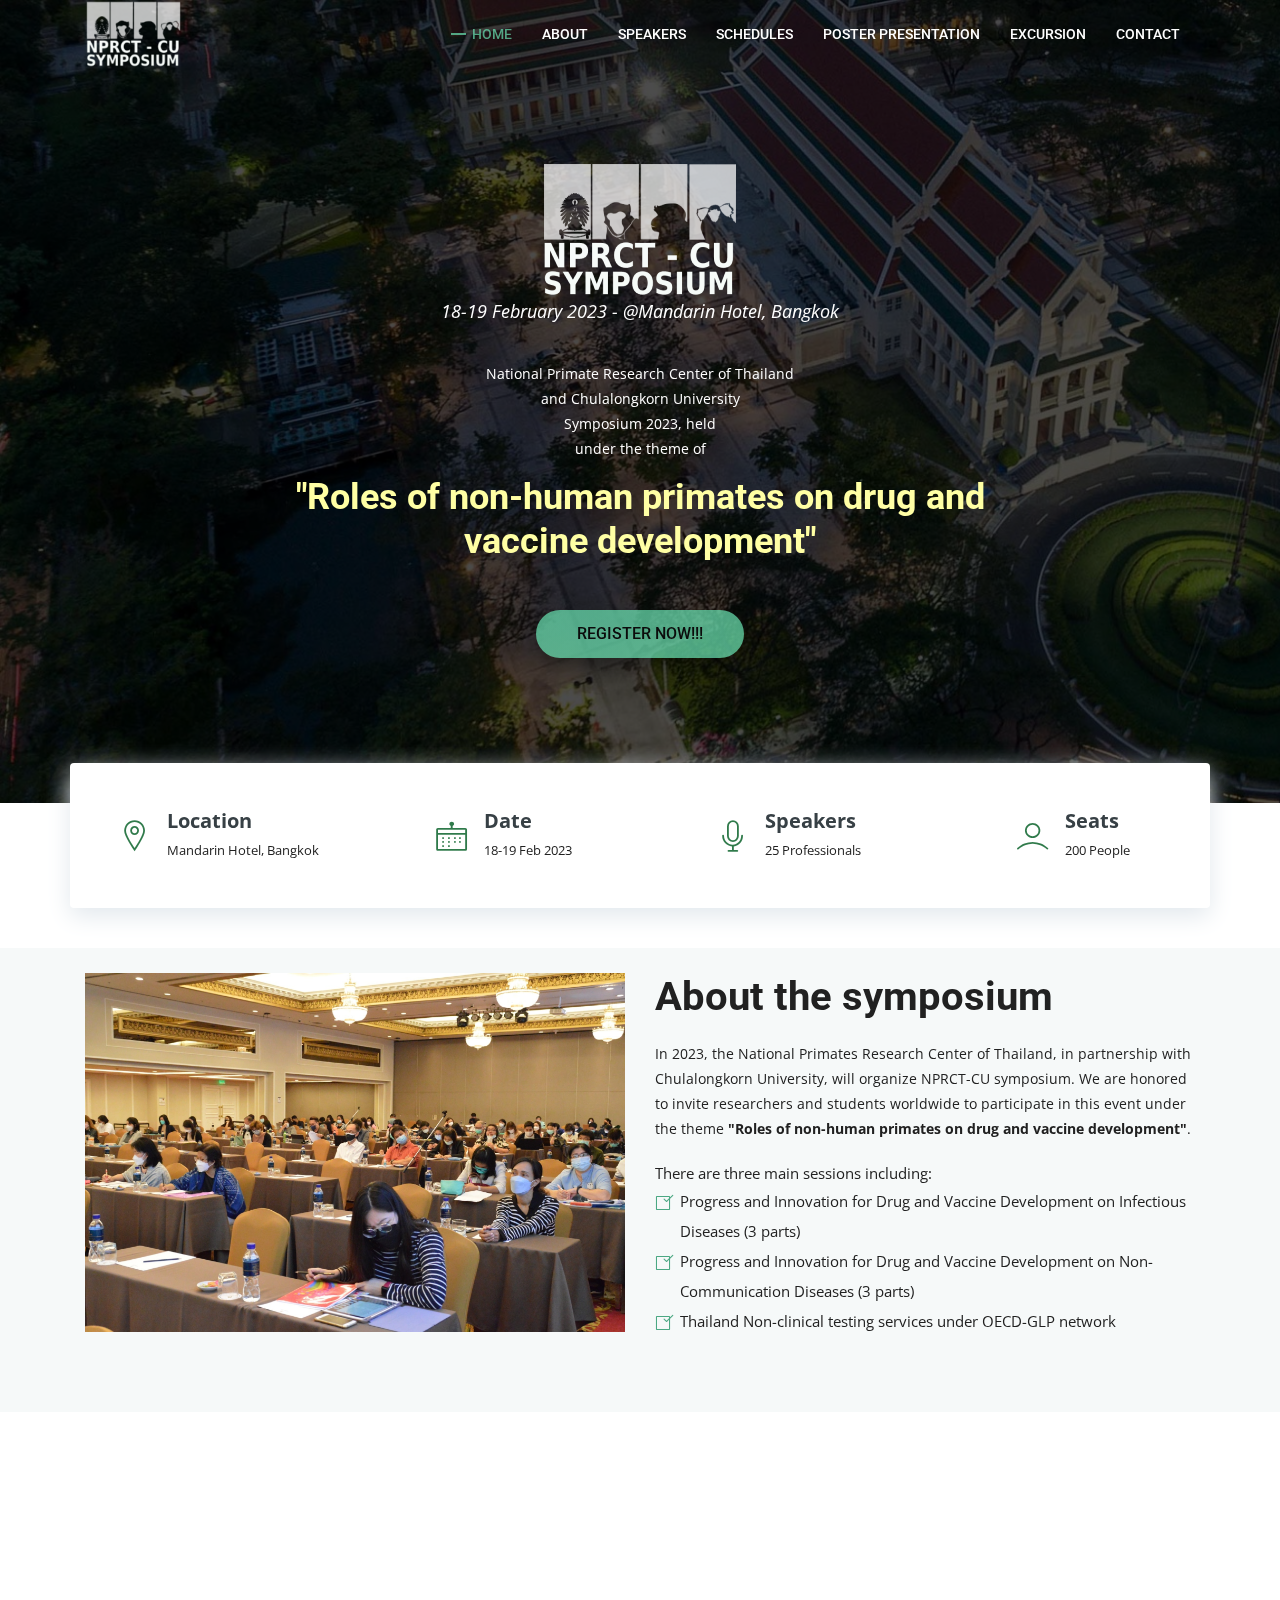
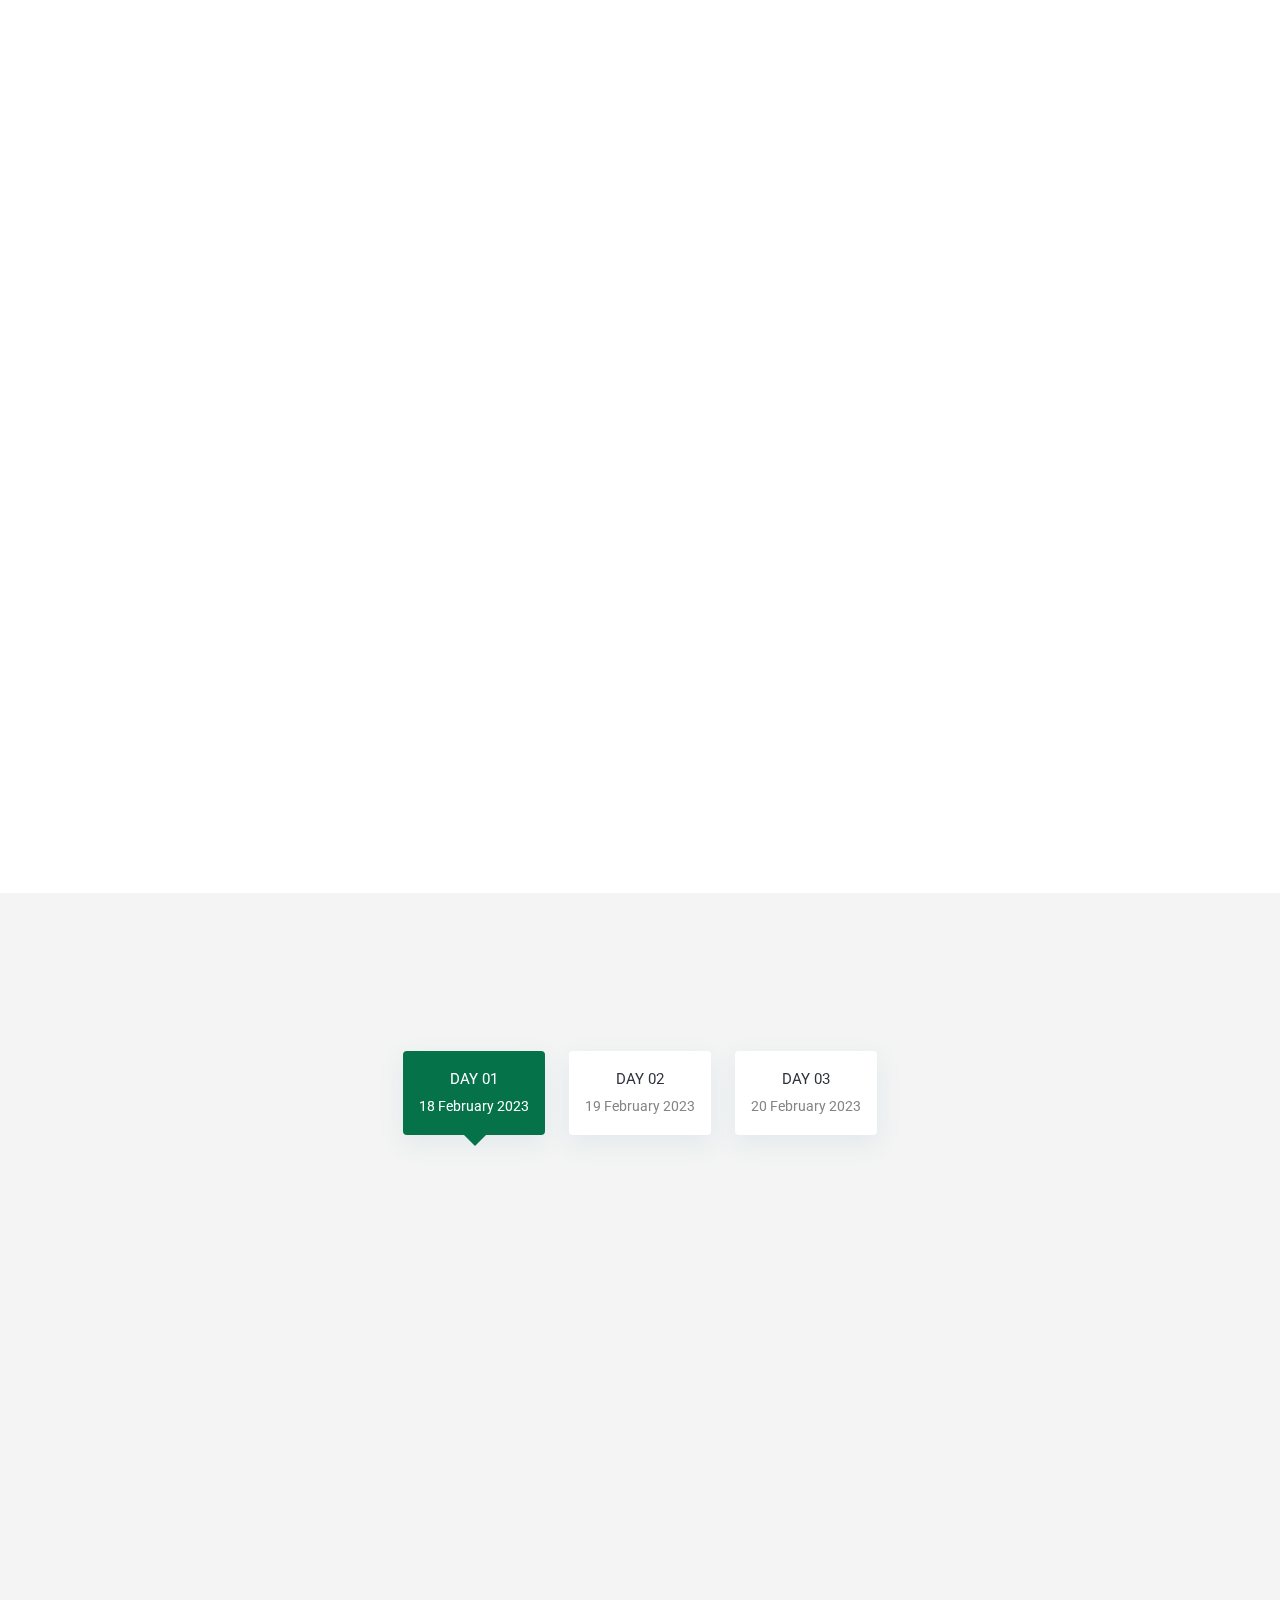
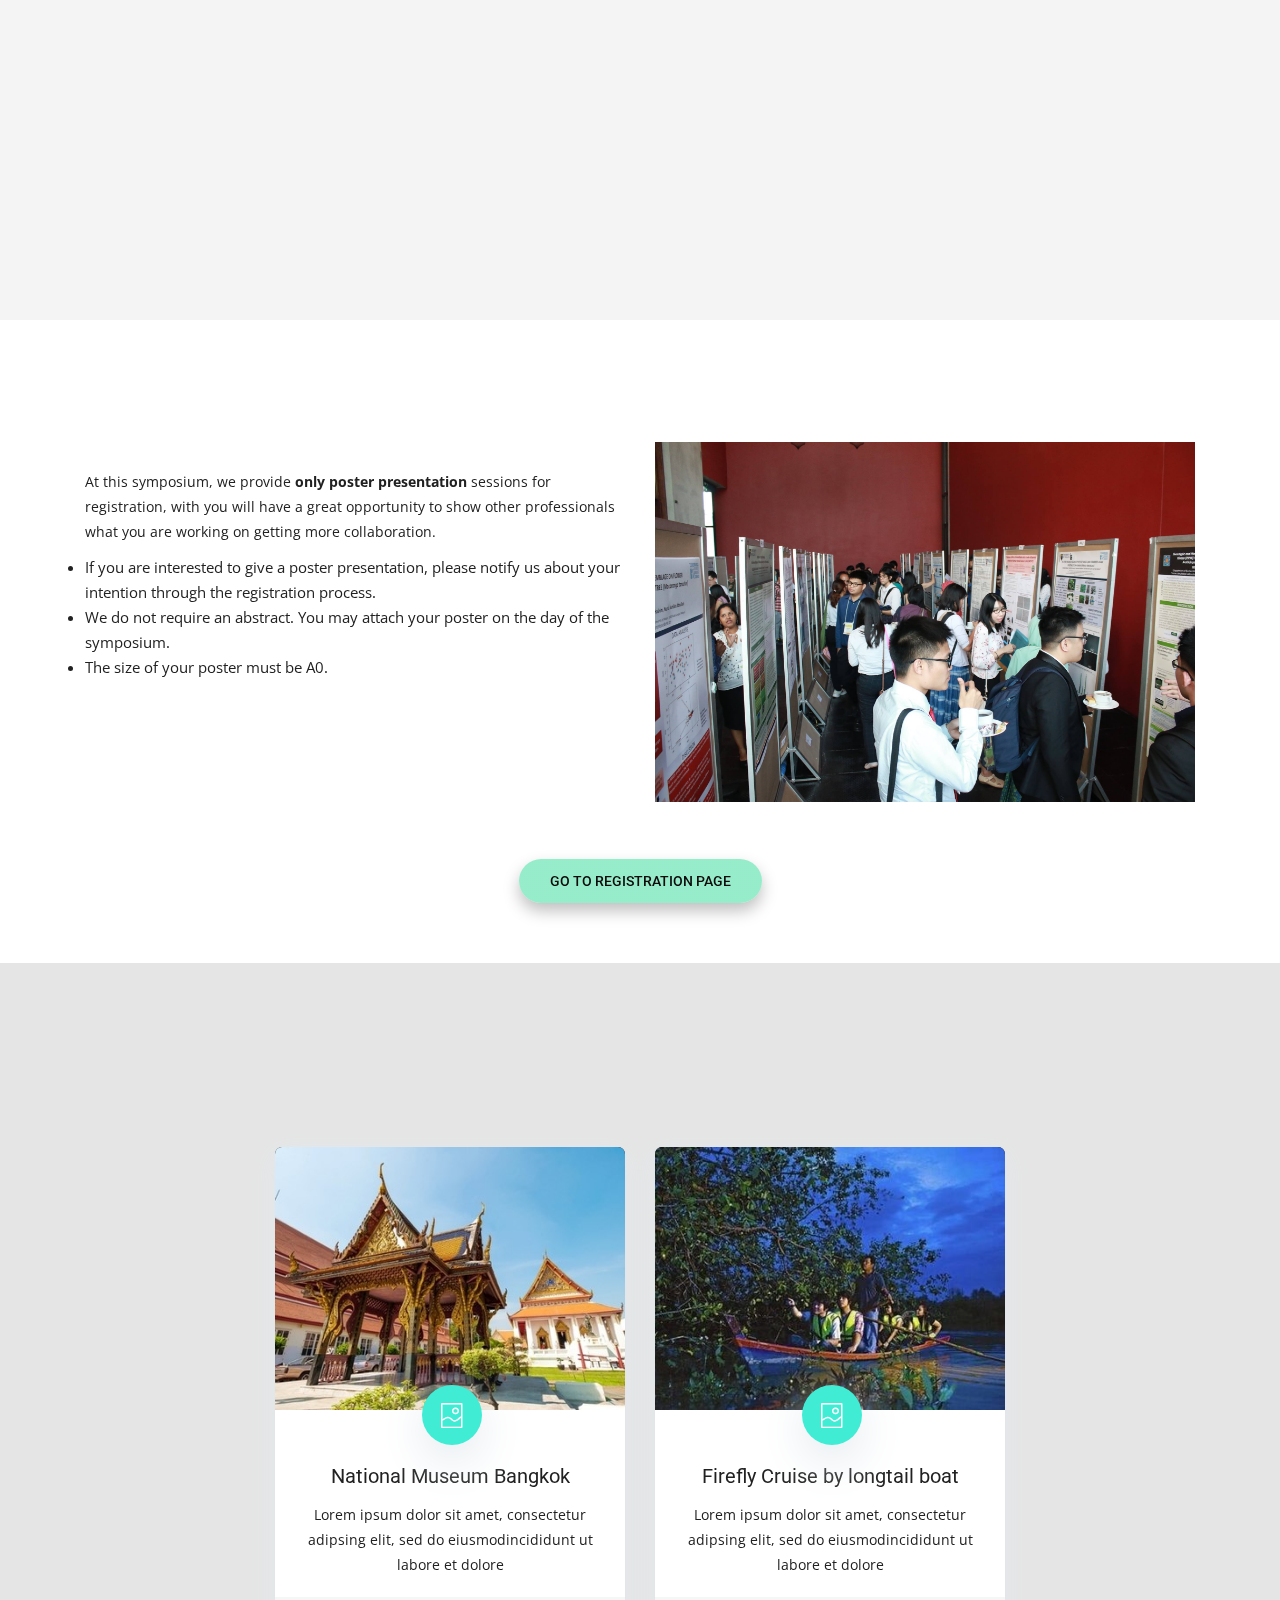
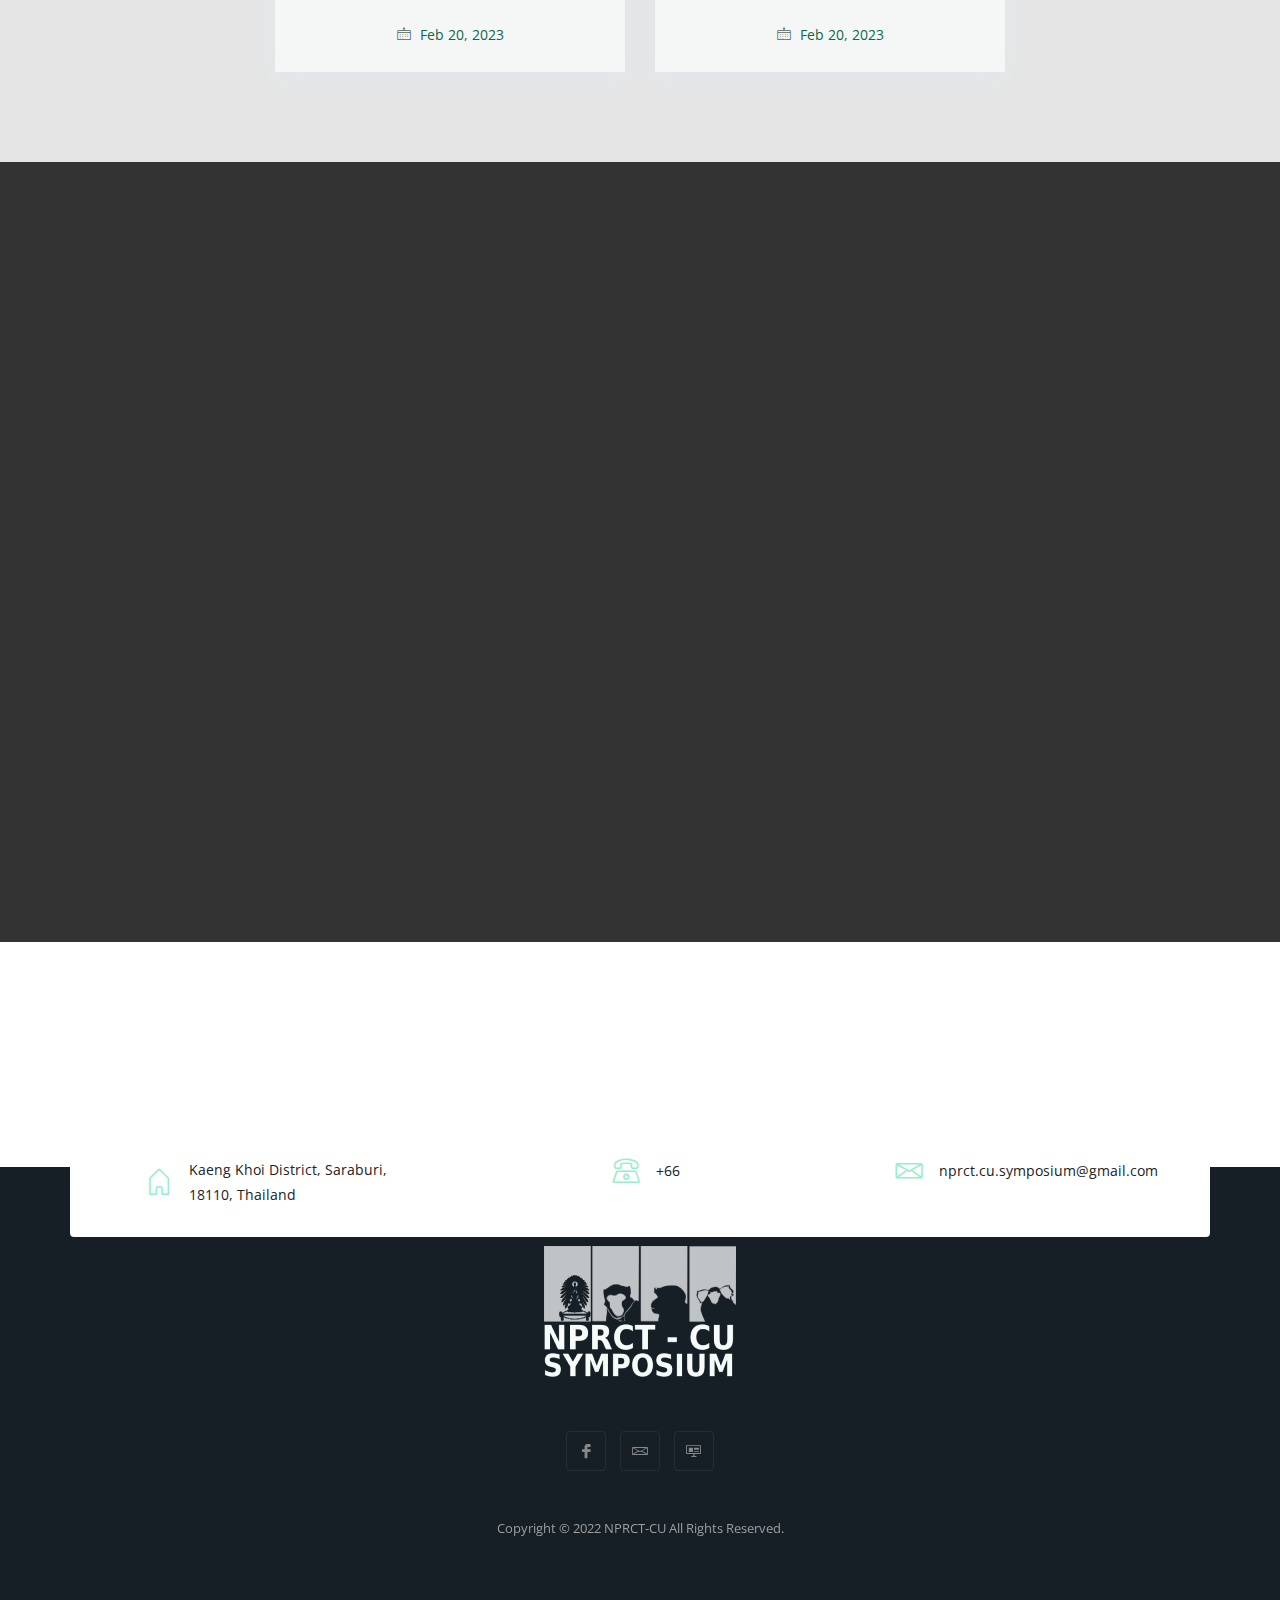
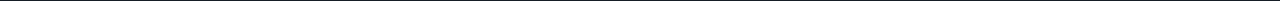
==== commit f06842df: "fix fonts" ====
--- a/index.html
+++ b/index.html
@@ -88,10 +88,11 @@
             <div class="col-lg-9 col-sm-12">
               <div class="contents text-center">
                 <img src="assets/img/logo-1.png" alt="">
-                <h3 style="padding-top: 2%;">National Primate Research Center of Thailand <br> and Chulalongkorn University</h3>
-                <h3>Symposium 2023</h3>
-                <p class="banner-info">18-19 February 2023</p>
-                <h2 >Roles of non-human primates on drug and vaccine development</h2>
+                <p class="banner-info">18-19 February 2023 - @Mandarin Hotel, Bangkok</p>
+                <p style="padding-top: 2%;">National Primate Research Center of Thailand <br> and Chulalongkorn University</p>
+                <p>Symposium 2023, held</p>              
+                <p>under the theme of</p>
+                <h2 style="color:rgb(255, 255, 164); padding-top: 2%;">"Roles of non-human primates on drug and vaccine development"</h2>
                 
                 <div class="banner-btn" style="padding-top: 5%;">
                   <a href="regist.html" class="btn btn-common">Register now!!!</a>
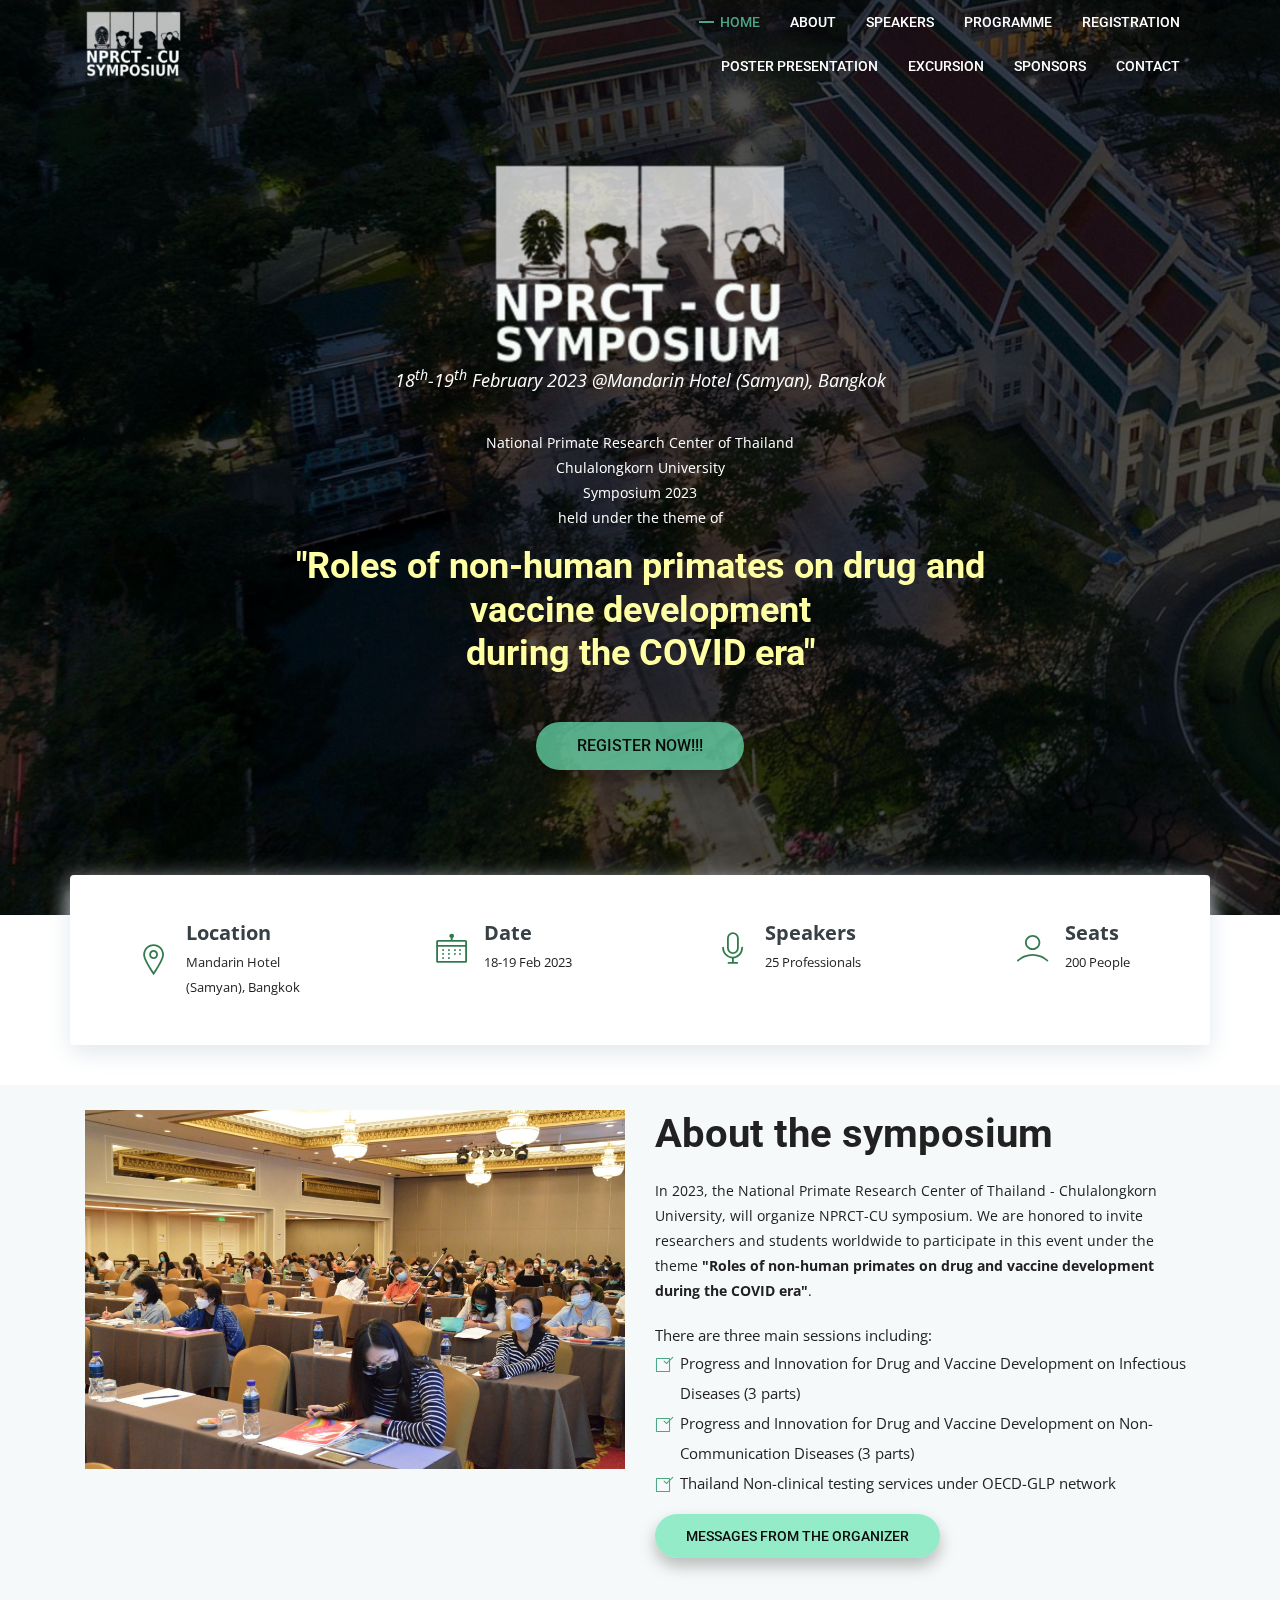
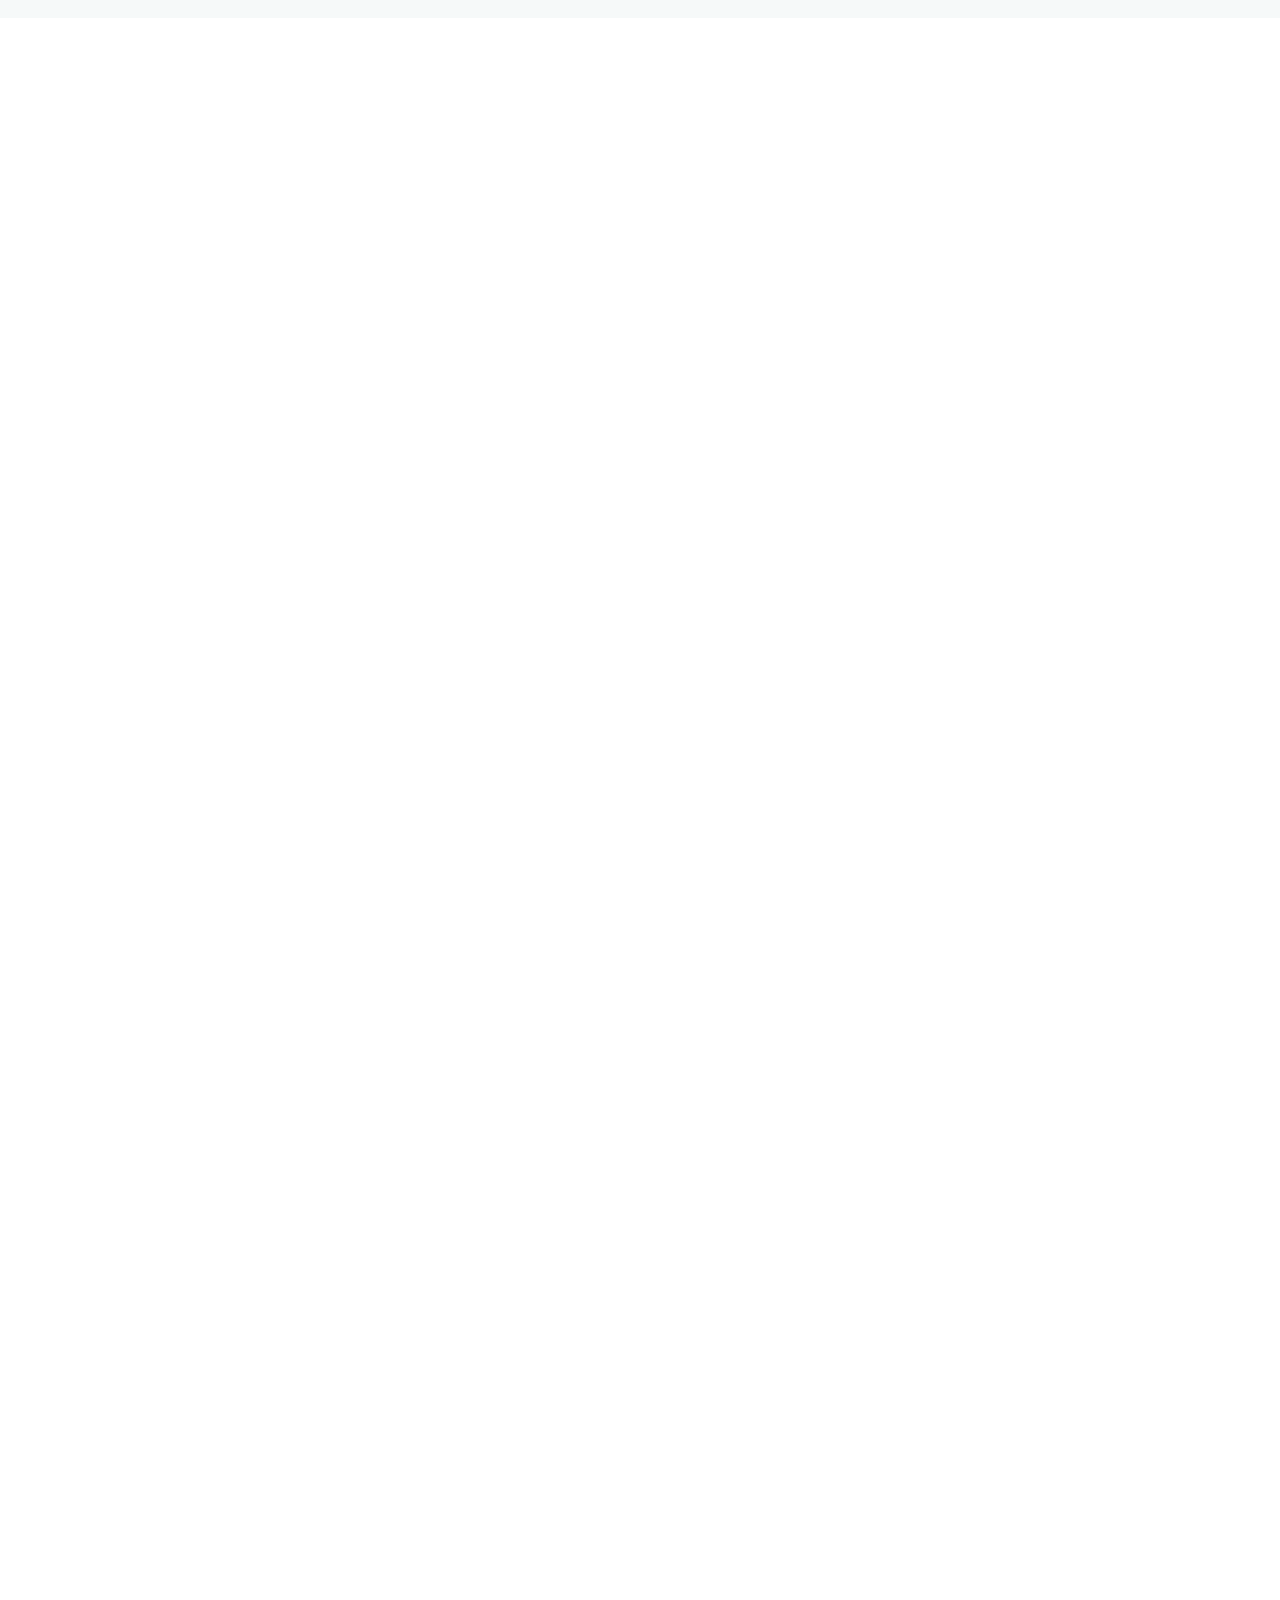
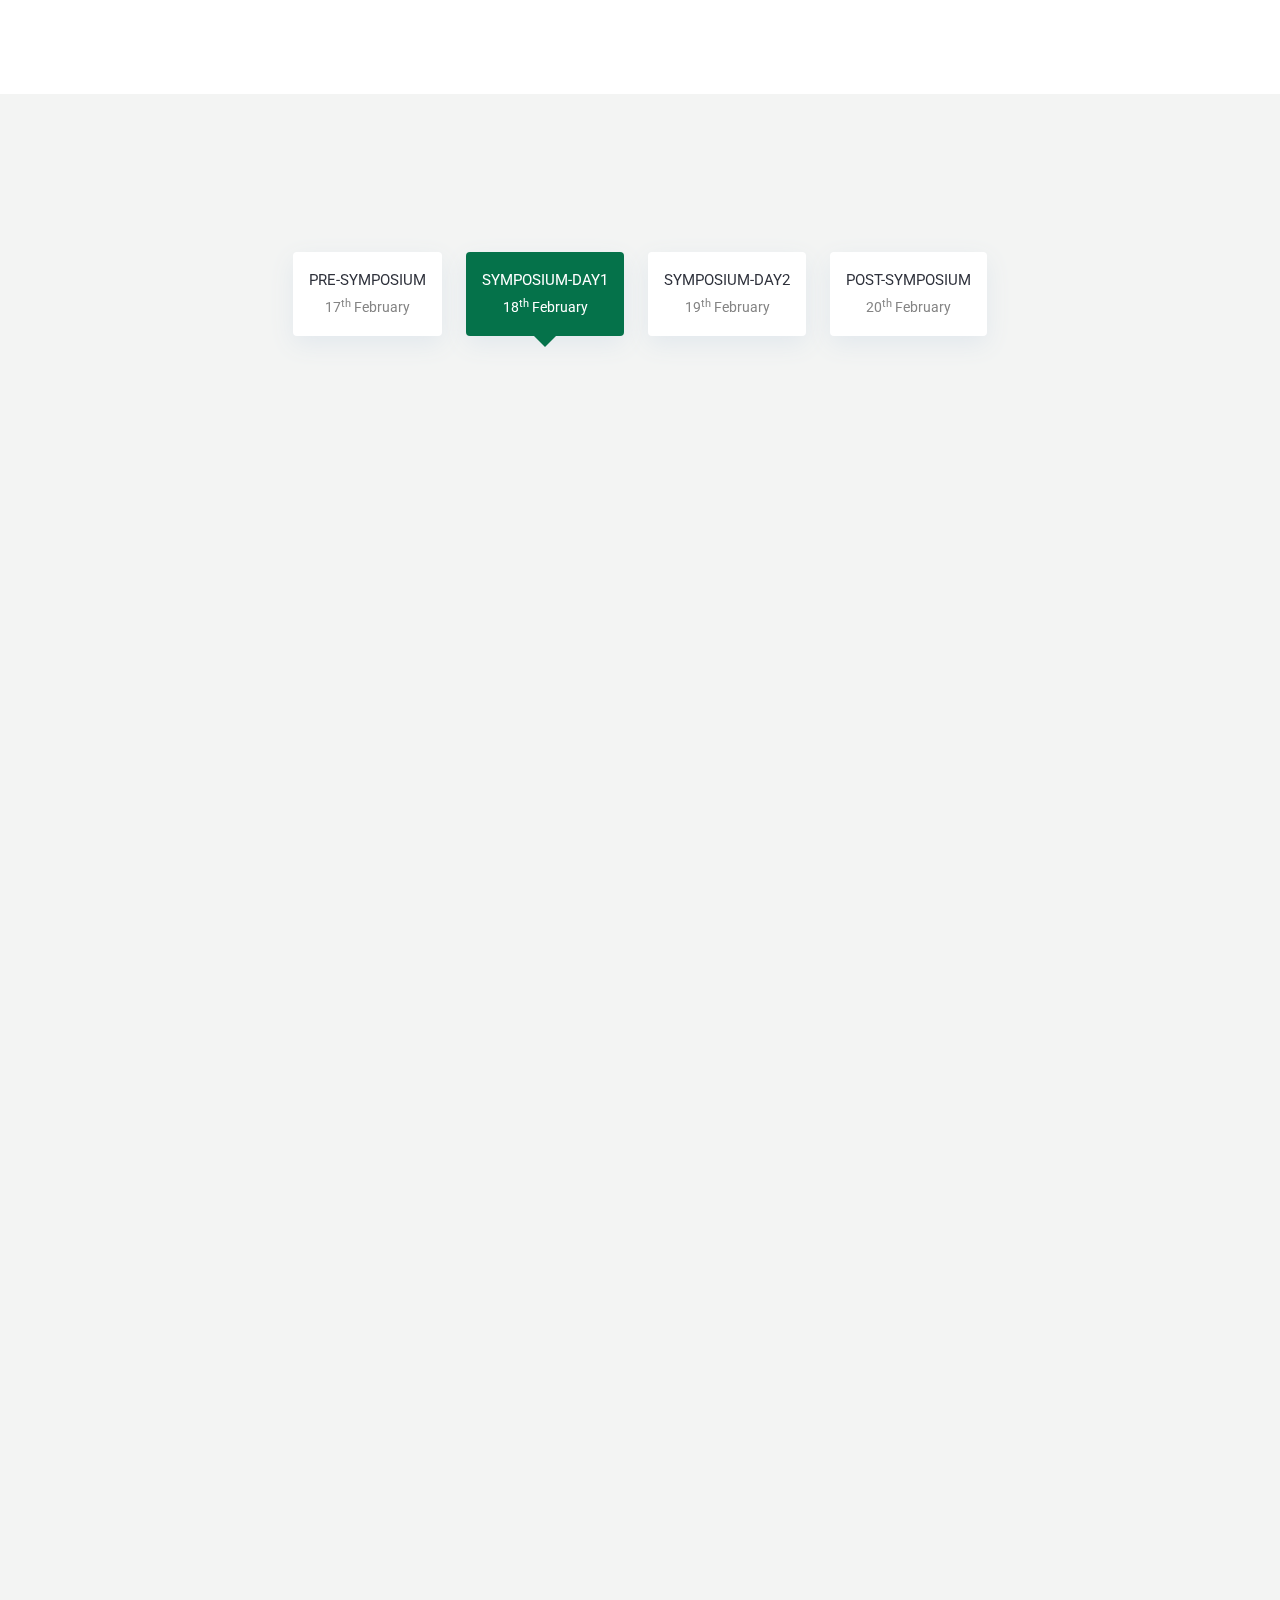
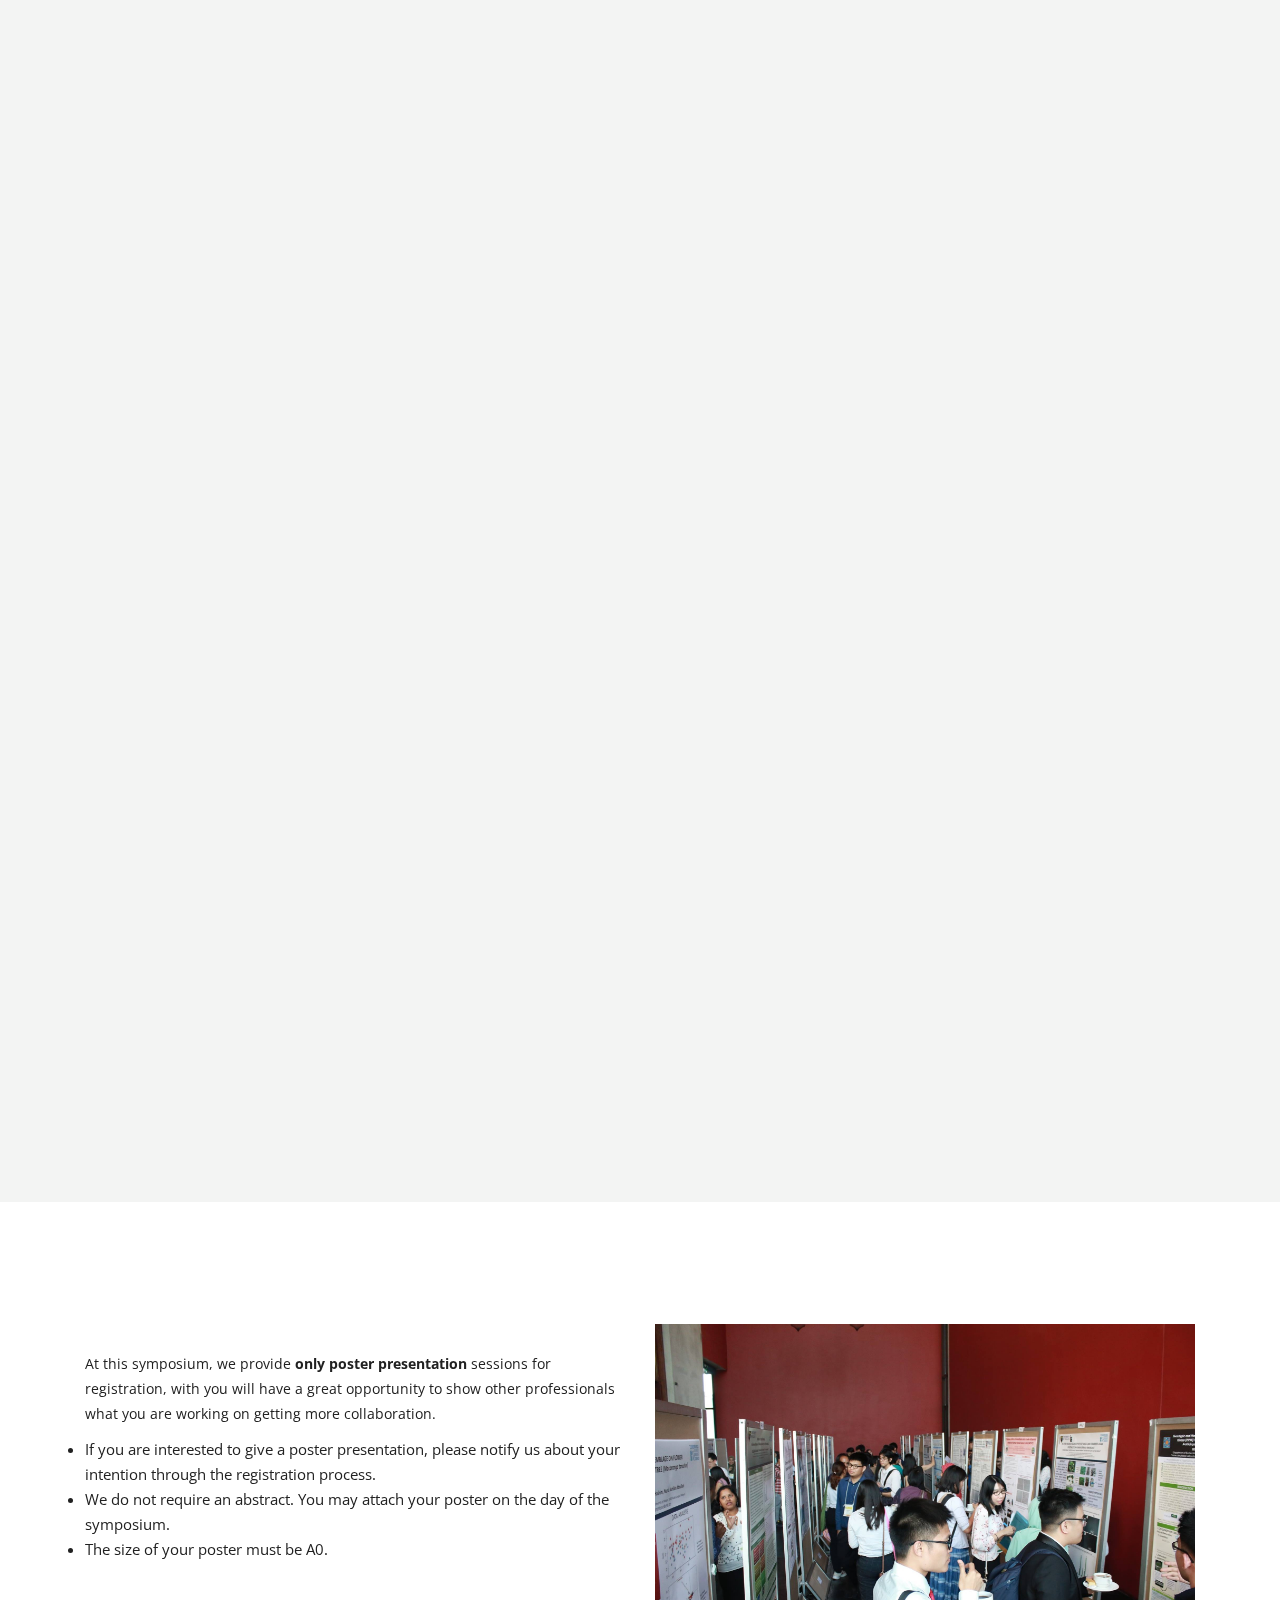
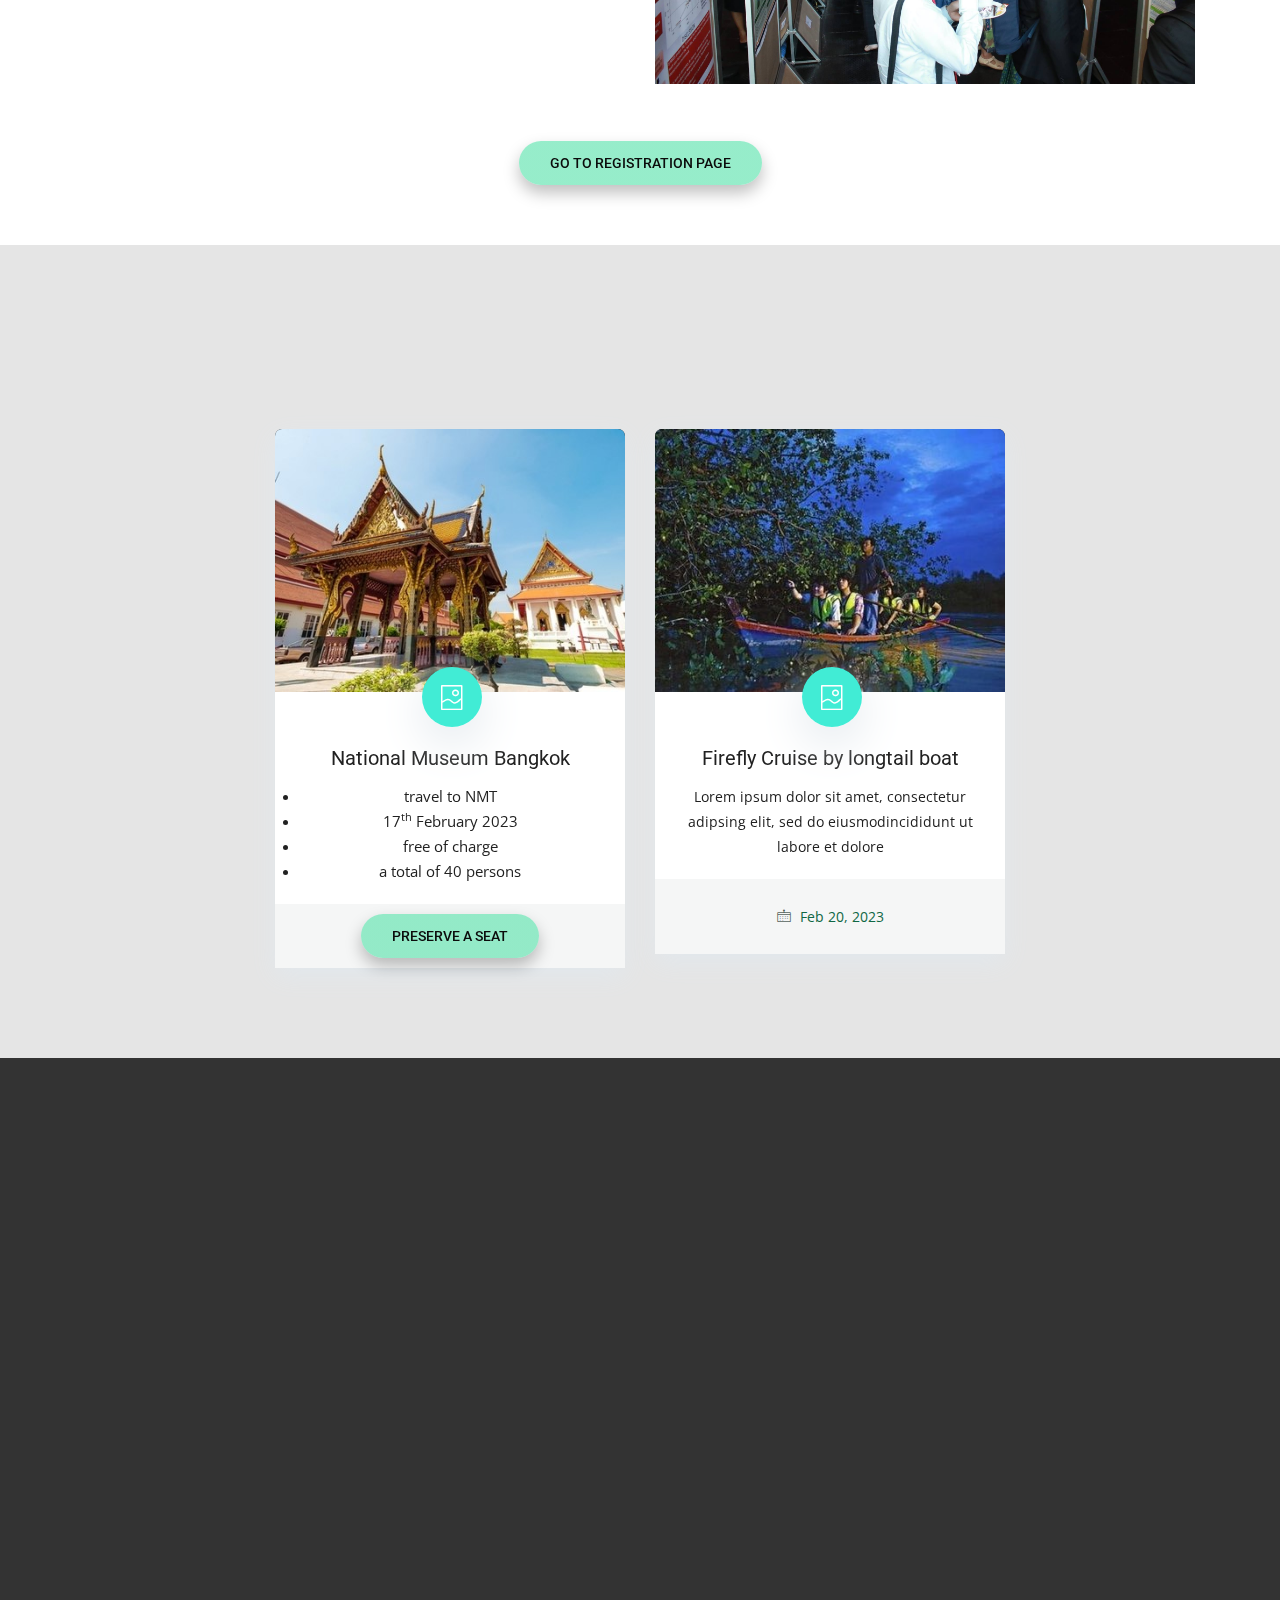
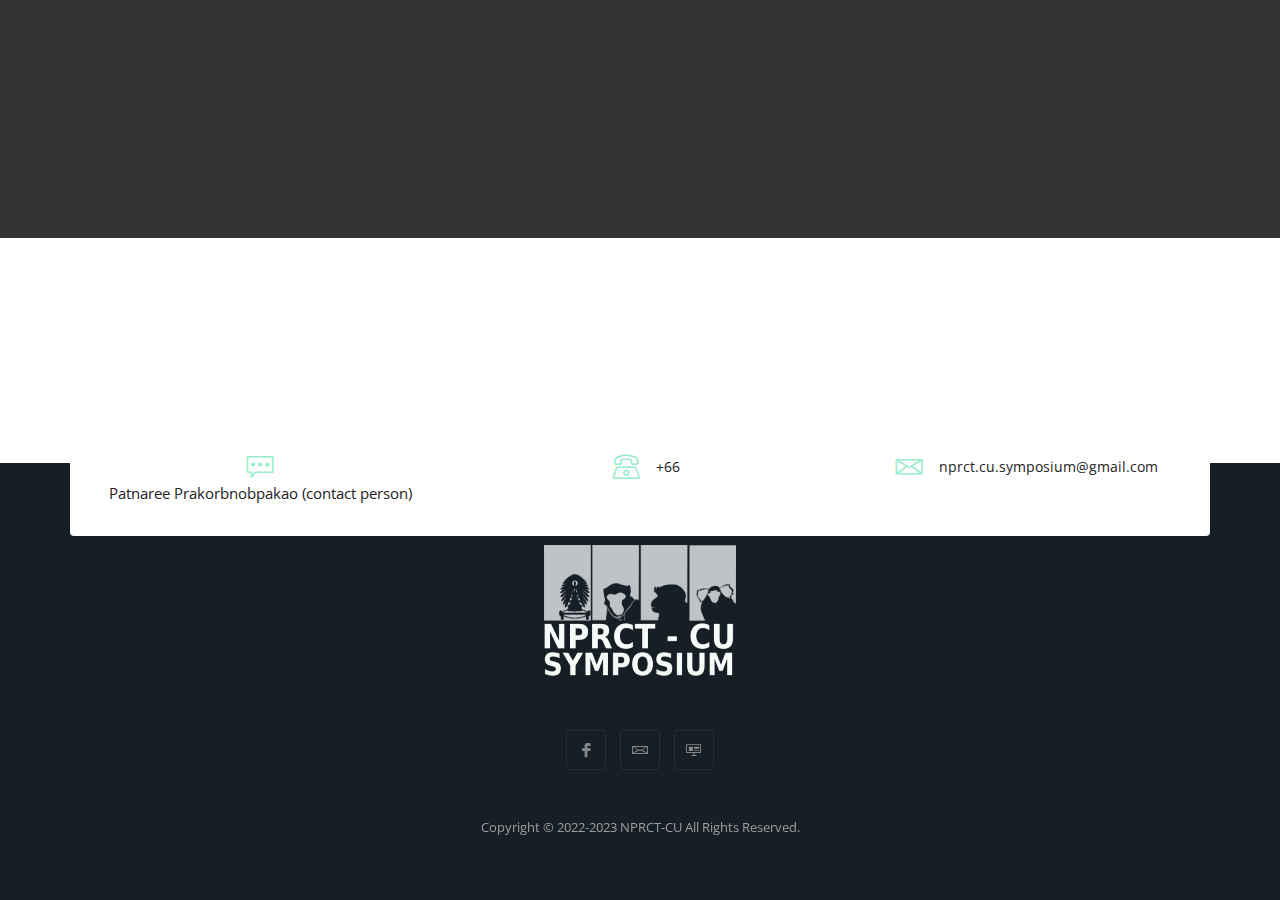
==== commit 02108eaf: "add programme" ====
--- a/index.html
+++ b/index.html
@@ -5,7 +5,7 @@
     <meta charset="utf-8">
     <meta name="viewport" content="width=device-width, initial-scale=1, shrink-to-fit=no">
 
-    <title>NPRCT-CU Symposium2022</title>
+    <title>NPRCT-CU Symposium2023</title>
 
     <!--====== Favicon Icon ======-->
     <link rel="shortcut icon" href="assets/img/logo-sm.png" type="image/png">
@@ -36,17 +36,22 @@
           <button class="navbar-toggler" type="button" data-toggle="collapse" data-target="#navbarCollapse" aria-controls="navbarCollapse" aria-expanded="false" aria-label="Toggle navigation">
             <i class="lni-menu"></i>
           </button>
-          <div class="collapse navbar-collapse" id="navbarCollapse">
+          <div class="collapse navbar-collapse flex-md-column" id="navbarCollapse">
             <ul class="navbar-nav mr-auto w-100 justify-content-end">
               <li class="nav-item active">
                 <a class="nav-link" href="#header-wrap">
                   Home
                 </a>
               </li>
-              <li class="nav-item">
-                <a class="nav-link" href="#about">
+              <li class="nav-item dropdown">
+                <a class="nav-link dropdown-toggle" href="#" id="navbarDropdownMenuLink" data-toggle="dropdown" aria-haspopup="true"
+                  aria-expanded="false">
                   About
                 </a>
+                <div class="dropdown-menu" aria-labelledby="navbarDropdownMenuLink">
+                  <a class="dropdown-item" href="#about">Abouth the symposium</a>
+                  <a class="dropdown-item" href="#">Messages from the organizer</a>
+                </div>
               </li>
               <li class="nav-item">
                 <a class="nav-link" href="#team">
@@ -55,9 +60,22 @@
               </li>
               <li class="nav-item">
                 <a class="nav-link" href="#schedules">
-                  schedules
+                  Programme
                 </a>
               </li>
+              <li class="nav-item dropdown">
+                <a class="nav-link dropdown-toggle" href="regist.html" id="navbarDropdownMenuLink" data-toggle="dropdown" aria-haspopup="true"
+                  aria-expanded="false">
+                  Registration
+                </a>
+                <div class="dropdown-menu" aria-labelledby="navbarDropdownMenuLink">
+                  <a class="dropdown-item" href="regist.html#payment">Abouth the symposium</a>
+                  <a class="dropdown-item" href="regist.html#payment">payment methods</a>
+                </div>
+              </li>
+              </ul>
+
+              <ul class="navbar-nav mr-auto w-100 justify-content-end">
               <li class="nav-item">
                 <a class="nav-link" href="#poster">
                   Poster presentation
@@ -66,6 +84,11 @@
               <li class="nav-item">
                 <a class="nav-link" href="#excursion">
                   excursion
+                </a>
+              </li>
+              <li class="nav-item">
+                <a class="nav-link" href="#sponsors">
+                  Sponsors
                 </a>
               </li>
               </li>
@@ -87,12 +110,13 @@
           <div class="row justify-content-center">
             <div class="col-lg-9 col-sm-12">
               <div class="contents text-center">
-                <img src="assets/img/logo-1.png" alt="">
-                <p class="banner-info">18-19 February 2023 - @Mandarin Hotel, Bangkok</p>
-                <p style="padding-top: 2%;">National Primate Research Center of Thailand <br> and Chulalongkorn University</p>
-                <p>Symposium 2023, held</p>              
-                <p>under the theme of</p>
-                <h2 style="color:rgb(255, 255, 164); padding-top: 2%;">"Roles of non-human primates on drug and vaccine development"</h2>
+                <img src="assets/img/logo-main.png" alt="">
+                <p class="banner-info">18<sup>th</sup>-19<sup>th</sup> February 2023 @Mandarin Hotel (Samyan), Bangkok</p>
+                <p style="padding-top: 2%;">National Primate Research Center of Thailand <br> Chulalongkorn University</p>
+                <p>Symposium 2023</p>              
+                <p>held under the theme of</p>
+                <h2 style="color:rgb(255, 255, 164); padding-top: 2%;">"Roles of non-human primates on drug and vaccine development <br>
+                   during the COVID era"</h2>
                 
                 <div class="banner-btn" style="padding-top: 5%;">
                   <a href="regist.html" class="btn btn-common">Register now!!!</a>
@@ -114,9 +138,11 @@
           <div class="col-lg-3 col-md-6 col-xs-12">
             <ul>
               <li>
+                <a href="https://www.mandarin-bkk.com/locations/en" target="_blank">
                 <i class="lni-map-marker"></i>
-              </li>
-              <li><span><b>Location</b> Mandarin Hotel, Bangkok</span></li>
+                </a>
+              </li>
+              <li><span><b>Location</b> Mandarin Hotel <br> (Samyan), Bangkok</span></li>
             </ul>
           </div>
           <div class="col-lg-3 col-md-6 col-xs-12">
@@ -163,9 +189,9 @@
                 <div class="about-text">  
                   <h2>About the symposium</h2>
                   <p>
-                    In 2023, the National Primates Research Center of Thailand, in partnership with Chulalongkorn University, will organize
+                    In 2023, the National Primate Research Center of Thailand - Chulalongkorn University, will organize
                     NPRCT-CU symposium. We are honored to invite researchers and students worldwide to participate in this event under the
-                    theme <b>"Roles of non-human primates on drug and vaccine development"</b>.
+                    theme <b>"Roles of non-human primates on drug and vaccine development during the COVID era"</b>.
                   </p>
                 </div>
                 <span>There are three main sessions including:</span>
@@ -175,7 +201,9 @@
                   <li><i class="lni-check-box"></i>Thailand Non-clinical testing services under OECD-GLP network</li>
 
                 </ul>
-                
+                <div class="banner-btn">
+                  <a href="regist.html" class="btn btn-common">Messages from the organizer</a>
+                </div>
               </div>
             </div>
           </div>
@@ -198,10 +226,84 @@
             </div>
           </div>
         </div>
-        <div class="row justify-content-bt">
+        <div class="row justify-content-center">
+          <div class="col-12">
+          <h3 class="wow fadeInDown" data-wow-delay="0.2s">Plenary speakers</h3>
+          </div>
           <div class="col-lg-3 col-md-6 col-xs-12">
             <!-- Team Item Starts -->
             <div class="team-item wow fadeInUp" data-wow-delay="0.2s">
+              <div class="team-img">
+                <img class="img-fluid" src="assets/img/team/Suwit_Khunkitti.jpg" alt="">
+                <div class="team-overlay">
+                  <div class="overlay-social-icon text-center">
+                    <ul class="social-icons">
+                      <li><a href="#"><i class="lni-twitter-filled" aria-hidden="true"></i></a></li>
+                      <li><a href="#"><i class="lni-google" aria-hidden="true"></i></a></li>
+                      <li><a href="#"><i class="lni-facebook-filled" aria-hidden="true"></i></a></li>
+                      <li><a href="#"><i class="lni-pinterest" aria-hidden="true"></i></a></li>
+                    </ul>
+                  </div>
+                </div>
+              </div>
+              <div class="info-text">
+                <span><a style="color:black" href="#">Dr. Suwit Khunkitti</a></span>
+                <p>Former Deputy Prime Minister and former Minister of Science and Technology, Thailand</p>
+              </div>
+            </div>
+            <!-- Team Item Ends -->
+          </div>
+          <div class="col-lg-3 col-md-6 col-xs-12">
+            <!-- Team Item Starts -->
+            <div class="team-item wow fadeInUp" data-wow-delay="0.4s">
+              <div class="team-img">
+                <img class="img-fluid" src="assets/img/team/unknown.jpg" alt="">
+                <div class="team-overlay">
+                  <div class="overlay-social-icon text-center">
+                    <ul class="social-icons">
+                      <li><a href="#"><i class="lni-twitter-filled" aria-hidden="true"></i></a></li>
+                      <li><a href="#"><i class="lni-google" aria-hidden="true"></i></a></li>
+                      <li><a href="#"><i class="lni-facebook-filled" aria-hidden="true"></i></a></li>
+                      <li><a href="#"><i class="lni-pinterest" aria-hidden="true"></i></a></li>
+                    </ul>
+                  </div>
+                </div>
+              </div>
+              <div class="info-text">
+                <span><a style="color:black" href="#">Professor JoAnne L. Flynn</a></span>
+                <p>ADepartment of Microbiology, University of Pittsburgh, <br> USA</p>
+              </div>
+            </div>
+            <!-- Team Item Ends -->
+          </div>
+
+          <div class="col-lg-3 col-md-6 col-xs-12">
+            <!-- Team Item Starts -->
+            <div class="team-item wow fadeInUp" data-wow-delay="0.6s">
+              <div class="team-img">
+                <img class="img-fluid" src="assets/img/team/unknown.jpg" alt="">
+                <div class="team-overlay">
+                  <div class="overlay-social-icon text-center">
+                    <ul class="social-icons">
+                      <li><a href="#"><i class="lni-twitter-filled" aria-hidden="true"></i></a></li>
+                      <li><a href="#"><i class="lni-google" aria-hidden="true"></i></a></li>
+                      <li><a href="#"><i class="lni-facebook-filled" aria-hidden="true"></i></a></li>
+                      <li><a href="#"><i class="lni-pinterest" aria-hidden="true"></i></a></li>
+                    </ul>
+                  </div>
+                </div>
+              </div>
+              <div class="info-text">
+                <span><a style="color:black" href="#">Prof. Prasert Auewarakul</a></span>
+                <p>Faculty of Medicine, Siriraj Hospital Mahidol University, Thailand</p>
+              </div>
+            </div>
+            <!-- Team Item Ends -->
+          </div>
+
+          <div class="col-lg-3 col-md-6 col-xs-12">
+            <!-- Team Item Starts -->
+            <div class="team-item wow fadeInUp" data-wow-delay="1s">
               <div class="team-img">
                 <img class="img-fluid" src="assets/img/team/Prof. Apiwat Mutirangura.jpg" alt="">
                 <div class="team-overlay">
@@ -216,108 +318,17 @@
                 </div>
               </div>
               <div class="info-text">
-                <h3><a href="#">Prof. Apiwat Mutirangura</a></h3>
-                <p>Affiliation</p>
+                <span><a style="color:black" href="#">Prof. Apiwat Mutirangura</a></span>
+                <p>Faculty of Medicine, Chulalongkorn University, Thailand</p>
               </div>
             </div>
             <!-- Team Item Ends -->
           </div>
-          <div class="col-lg-3 col-md-6 col-xs-12">
-            <!-- Team Item Starts -->
-            <div class="team-item wow fadeInUp" data-wow-delay="0.4s">
-              <div class="team-img">
-                <img class="img-fluid" src="assets/img/team/Professor Dr. John VandeBerg (UTRGV by David Pike).jpg" alt="">
-                <div class="team-overlay">
-                  <div class="overlay-social-icon text-center">
-                    <ul class="social-icons">
-                      <li><a href="#"><i class="lni-twitter-filled" aria-hidden="true"></i></a></li>
-                      <li><a href="#"><i class="lni-google" aria-hidden="true"></i></a></li>
-                      <li><a href="#"><i class="lni-facebook-filled" aria-hidden="true"></i></a></li>
-                      <li><a href="#"><i class="lni-pinterest" aria-hidden="true"></i></a></li>
-                    </ul>
-                  </div>
-                </div>
-              </div>
-              <div class="info-text">
-                <h3><a href="#">Prof. Dr. John VandeBerg</a></h3>
-                <p>Affiliation</p>
-              </div>
-            </div>
-            <!-- Team Item Ends -->
-          </div>
-
-          <div class="col-lg-3 col-md-6 col-xs-12">
-            <!-- Team Item Starts -->
-            <div class="team-item wow fadeInUp" data-wow-delay="0.6s">
-              <div class="team-img">
-                <img class="img-fluid" src="assets/img/team/Professor Yasuhiro yasutomi.jpg" alt="">
-                <div class="team-overlay">
-                  <div class="overlay-social-icon text-center">
-                    <ul class="social-icons">
-                      <li><a href="#"><i class="lni-twitter-filled" aria-hidden="true"></i></a></li>
-                      <li><a href="#"><i class="lni-google" aria-hidden="true"></i></a></li>
-                      <li><a href="#"><i class="lni-facebook-filled" aria-hidden="true"></i></a></li>
-                      <li><a href="#"><i class="lni-pinterest" aria-hidden="true"></i></a></li>
-                    </ul>
-                  </div>
-                </div>
-              </div>
-              <div class="info-text">
-                <h3><a href="#">Prof. Yasuhiro yasutomi</a></h3>
-                <p>Affiliation</p>
-              </div>
-            </div>
-            <!-- Team Item Ends -->
-          </div>
-
-          <div class="col-lg-3 col-md-6 col-xs-12">
-            <!-- Team Item Starts -->
-            <div class="team-item wow fadeInUp" data-wow-delay="0.8s">
-              <div class="team-img">
-                <img class="img-fluid" src="assets/img/team/Suwit_Khunkitti.jpg" alt="">
-                <div class="team-overlay">
-                  <div class="overlay-social-icon text-center">
-                    <ul class="social-icons">
-                      <li><a href="#"><i class="lni-twitter-filled" aria-hidden="true"></i></a></li>
-                      <li><a href="#"><i class="lni-google" aria-hidden="true"></i></a></li>
-                      <li><a href="#"><i class="lni-facebook-filled" aria-hidden="true"></i></a></li>
-                      <li><a href="#"><i class="lni-pinterest" aria-hidden="true"></i></a></li>
-                    </ul>
-                  </div>
-                </div>
-              </div>
-              <div class="info-text">
-                <h3><a href="#">Suwit Khunkitti</a></h3>
-                <p>Affiliation</p>
-              </div>
-            </div>
-            <!-- Team Item Ends -->
-          </div>
-
-          <div class="col-lg-3 col-md-6 col-xs-12">
-            <!-- Team Item Starts -->
-            <div class="team-item wow fadeInUp" data-wow-delay="1s">
-              <div class="team-img">
-                <img class="img-fluid" src="assets/img/team/unknown.jpg" alt="">
-                <div class="team-overlay">
-                  <div class="overlay-social-icon text-center">
-                    <ul class="social-icons">
-                      <li><a href="#"><i class="lni-twitter-filled" aria-hidden="true"></i></a></li>
-                      <li><a href="#"><i class="lni-google" aria-hidden="true"></i></a></li>
-                      <li><a href="#"><i class="lni-facebook-filled" aria-hidden="true"></i></a></li>
-                      <li><a href="#"><i class="lni-pinterest" aria-hidden="true"></i></a></li>
-                    </ul>
-                  </div>
-                </div>
-              </div>
-              <div class="info-text">
-                <h3><a href="#">Daryl Dixon</a></h3>
-                <p>Affiliation</p>
-              </div>
-            </div>
-            <!-- Team Item Ends -->
-          </div>
-
+        </div>
+        <div class="row justify-content-center">
+          <div class="col-12">
+            <h3 class="wow fadeInDown" data-wow-delay="0.2s">Special speakers</h3>
+          </div>
           <div class="col-lg-3 col-md-6 col-xs-12">
             <!-- Team Item Starts -->
             <div class="team-item wow fadeInUp" data-wow-delay="1.2s">
@@ -335,7 +346,31 @@
                 </div>
               </div>
               <div class="info-text">
-                <h3><a href="#">Chris Adams</a></h3>
+                <span><a style="color:black" href="#">Professor Dr. Yong Poovorawan</a></span>
+                <p>Center of Excellence in Clinical Virology, Faculty of Medicine, Chulalongkorn University, Thailand</p>
+              </div>
+            </div>
+            <!-- Team Item Ends -->
+          </div>
+
+          <div class="col-lg-3 col-md-6 col-xs-12">
+            <!-- Team Item Starts -->
+            <div class="team-item wow fadeInUp" data-wow-delay="0.8s">
+              <div class="team-img">
+                <img class="img-fluid" src="assets/img/team/unknown.jpg" alt="">
+                <div class="team-overlay">
+                  <div class="overlay-social-icon text-center">
+                    <ul class="social-icons">
+                      <li><a href="#"><i class="lni-twitter-filled" aria-hidden="true"></i></a></li>
+                      <li><a href="#"><i class="lni-google" aria-hidden="true"></i></a></li>
+                      <li><a href="#"><i class="lni-facebook-filled" aria-hidden="true"></i></a></li>
+                      <li><a href="#"><i class="lni-pinterest" aria-hidden="true"></i></a></li>
+                    </ul>
+                  </div>
+                </div>
+              </div>
+              <div class="info-text">
+                <span><a style="color:black" href="#">TBA</a></span>
                 <p>Affiliation</p>
               </div>
             </div>
@@ -359,13 +394,14 @@
                 </div>
               </div>
               <div class="info-text">
-                <h3><a href="#">Paul Kowalsy</a></h3>
-                <p>Affiliation</p>
+                <span><a style="color:black" href="#">Paul Houston</a></span>
+                <p>Founder and CEO (Ret), Primate Products Inc., USA</p>
               </div>
             </div>
             <!-- Team Item Ends -->
           </div>
-
+        </div>
+        <div class="row justify-content-center">
           <div class="col-lg-3 col-md-6 col-xs-12">
             <!-- Team Item Starts -->
             <div class="team-item wow fadeInUp" data-wow-delay="1.6s">
@@ -383,8 +419,31 @@
                 </div>
               </div>
               <div class="info-text">
-                <h3><a href="#">Jhon Doe</a></h3>
-                <p>Affiliation</p>
+                <span><a style="color:black" href="#">Dr. Nakorn Premsri</a></span>
+                <p>Director of National Vaccine Institute, Thailand</p>
+              </div>
+            </div>
+            <!-- Team Item Ends -->
+          </div>
+          <div class="col-lg-3 col-md-6 col-xs-12">
+            <!-- Team Item Starts -->
+            <div class="team-item wow fadeInUp" data-wow-delay="1.6s">
+              <div class="team-img">
+                <img class="img-fluid" src="assets/img/team/unknown.jpg" alt="">
+                <div class="team-overlay">
+                  <div class="overlay-social-icon text-center">
+                    <ul class="social-icons">
+                      <li><a href="#"><i class="lni-twitter-filled" aria-hidden="true"></i></a></li>
+                      <li><a href="#"><i class="lni-google" aria-hidden="true"></i></a></li>
+                      <li><a href="#"><i class="lni-facebook-filled" aria-hidden="true"></i></a></li>
+                      <li><a href="#"><i class="lni-pinterest" aria-hidden="true"></i></a></li>
+                    </ul>
+                  </div>
+                </div>
+              </div>
+              <div class="info-text">
+                <span><a style="color:black" href="#">Dr. Chairat Uthaipibull</a></span>
+                <p>Deputy CEO and Acting CEO of TCELS</p>
               </div>
             </div>
             <!-- Team Item Ends -->
@@ -412,28 +471,36 @@
           <div class="col-12 mb-5 text-center">
             <ul class="nav nav-tabs" id="myTab" role="tablist">
               <li class="nav-item">
-                <a class="nav-link active" id="monday-tab" data-toggle="tab" href="#monday" role="tab"
-                  aria-controls="monday" aria-expanded="true">
+                <a class="nav-link" id="pre-sym-tab" data-toggle="tab" href="#pre-sym" role="tab"
+                  aria-controls="pre-sym" aria-expanded="true">
                   <div class="item-text">
-                    <h4>Day 01</h4>
-                    <h5>18 February 2023</h5>
+                    <h4>Pre-symposium</h4>
+                    <h5>17<sup>th</sup> February</h5>
                   </div>
                 </a>
               </li>
               <li class="nav-item">
-                <a class="nav-link" id="tuesday-tab" data-toggle="tab" href="#tuesday" role="tab" aria-controls="tuesday">
+                <a class="nav-link active" id="day-1-tab" data-toggle="tab" href="#day-1" role="tab" aria-controls="day-2">
                   <div class="item-text">
-                    <h4>Day 02</h4>
-                    <h5>19 February 2023</h5>
+                    <h4>Symposium-day1</h4>
+                    <h5>18<sup>th</sup> February</h5>
                   </div>
                 </a>
               </li>
               <li class="nav-item">
-                <a class="nav-link" id="wednesday-tab" data-toggle="tab" href="#wednesday" role="tab"
-                  aria-controls="wednesday">
+                <a class="nav-link" id="day-2-tab" data-toggle="tab" href="#day-2" role="tab"
+                  aria-controls="day-2">
                   <div class="item-text">
-                    <h4>Day 03</h4>
-                    <h5>20 February 2023</h5>
+                    <h4>Symposium-day2</h4>
+                    <h5>19<sup>th</sup> February</h5>
+                  </div>
+                </a>
+              </li>
+              <li class="nav-item">
+                <a class="nav-link" id="post-sym-tab" data-toggle="tab" href="#post-sym" role="tab" aria-controls="post-sym">
+                  <div class="item-text">
+                    <h4>Post-symposium</h4>
+                    <h5>20<sup>th</sup> February</h5>
                   </div>
                 </a>
               </li>
@@ -444,20 +511,21 @@
             <div class="schedule-area row wow fadeInDown" data-wow-delay="0.3s">
               <div class="schedule-tab-content col-12 clearfix">
                 <div class="tab-content" id="myTabContent">
-                  <div class="tab-pane fade show active" id="monday" role="tabpanel" aria-labelledby="monday-tab">
+                  <!-- pre symposium -->
+                  <div class="tab-pane fade" id="pre-sym" role="tabpanel" aria-labelledby="pre-sym-tab">
                     <div id="accordion">
                       <div class="card">
                         <div id="headingOne">
                           <div class="schedule-slot-time">
-                            <span> 9.30 - 10.30 AM</span>
+                            <span>TBA</span>
                           </div>
                           <div class="collapsed card-header" data-toggle="collapse" data-target="#collapseOne"
                             aria-expanded="false" aria-controls="collapseOne">
                             <div class="images-box">
-                              <img class="img-fluid" src="assets/img/speaker/Prof. Apiwat Mutirangura.jpg" alt="">
+                              <img class="img-fluid" src="assets/img/excursion-nmt/excursion-sm-1.jpg" alt="">
                             </div>
-                            <h4>Lorem ipsum dolor sit amet consectetur adipisicing elit. Quis, dicta.</h4>
-                            <h5 class="name">Prof. Apiwat Mutirangura</h5>
+                            <h4>National Museum of Thailand</h4>
+                            <h5 class="name">getting there</h5>
                           </div>
                         </div>
                         <div id="collapseOne" class="collapse show" aria-labelledby="headingOne" data-parent="#accordion">
@@ -473,178 +541,472 @@
                           </div>
                         </div>
                       </div>
-                      <div class="card">
-                        <div id="headingTwo">
-                          <div class="schedule-slot-time">
-                            <span> 10.30 - 11.30 AM</span>
-                          </div>
-                          <div class="collapsed card-header" data-toggle="collapse" data-target="#collapseTwo"
-                            aria-expanded="false" aria-controls="collapseTwo">
-                            <div class="images-box">
-                              <img class="img-fluid"
-                                src="assets/img/speaker/Professor Dr. John VandeBerg (UTRGV by David Pike).jpg" alt="">
-                            </div>
-                            <h4>Lorem ipsum dolor sit amet consectetur adipisicing elit. Consectetur, error.</h4>
-                            <h5 class="name">Prof. Dr. John VandeBerg</h5>
-                          </div>
-                        </div>
-                        <div id="collapseTwo" class="collapse" aria-labelledby="headingTwo" data-parent="#accordion">
-                          <div class="card-body">
-                            <p>Lorem ipsum dolor sit amet, consectetur adipisicing elit. Amet minima dolores rerum maiores
-                              qui at commodi quas, reprehenderit eius consectetur quae magni molestias veniam, provident
-                              illum facere iure libero asperiores! Lorem ipsum dolor sit amet, consectetur adipisicing elit.
-                              Veniam earum nihil ex ipsa magni eligendi fugiat assumenda suscipit, accusantium,
-                              necessitatibus reiciendis odit sed, vero amet blanditiis?</p>
-                            <div class="location">
-                              <span>Location:</span> Hall 1 , Building A
-                            </div>
-                          </div>
-                        </div>
-                      </div>
-                      <div class="card">
-                        <div id="headingThree">
-                          <div class="schedule-slot-time">
-                            <span> 11.30 - 12.30 AM</span>
-                          </div>
-                          <div class="collapsed card-header" data-toggle="collapse" data-target="#collapseThree"
-                            aria-expanded="false" aria-controls="collapseThree">
-                            <div class="images-box">
-                              <img class="img-fluid" src="assets/img/speaker/Professor Yasuhiro yasutomi.jpg" alt="">
-                            </div>
-                            <h4>Lorem ipsum dolor sit amet, consectetur adipisicing elit. Sit, corporis!</h4>
-                            <h5 class="name">Prof. Yasuhiro yasutomi</h5>
-                          </div>
-                        </div>
-                        <div id="collapseThree" class="collapse" aria-labelledby="headingThree" data-parent="#accordion">
-                          <div class="card-body">
-                            <p>Lorem ipsum dolor sit amet, consectetur adipisicing elit. Amet minima dolores rerum maiores
-                              qui at commodi quas, reprehenderit eius consectetur quae magni molestias veniam, provident
-                              illum facere iure libero asperiores! Lorem ipsum dolor sit amet, consectetur adipisicing elit.
-                              Veniam earum nihil ex ipsa magni eligendi fugiat assumenda suscipit, accusantium,
-                              necessitatibus reiciendis odit sed, vero amet blanditiis?</p>
-                            <div class="location">
-                              <span>Location:</span> Hall 1 , Building A
-                            </div>
-                          </div>
-                        </div>
-                      </div>
-                      <div class="card">
-                        <div id="headingFour">
-                          <div class="schedule-slot-time">
-                            <span> 11.30 - 12.30 AM</span>
-                          </div>
-                          <div class="collapsed card-header" data-toggle="collapse" data-target="#collapseFour" aria-expanded="false"
-                            aria-controls="collapseFour">
-                            <div class="images-box">
-                              <img class="img-fluid" src="assets/img/speaker/Suwit_Khunkitti.jpg" alt="">
-                            </div>
-                            <h4>Lorem ipsum dolor sit amet, consectetur adipisicing elit. Sit, corporis!</h4>
-                            <h5 class="name">Suwit Khunkitti</h5>
-                          </div>
-                        </div>
-                        <div id="collapseFour" class="collapse" aria-labelledby="headingFour" data-parent="#accordion">
-                          <div class="card-body">
-                            <p>Lorem ipsum dolor sit amet, consectetur adipisicing elit. Amet minima dolores rerum maiores
-                              qui at commodi quas, reprehenderit eius consectetur quae magni molestias veniam, provident
-                              illum facere iure libero asperiores! Lorem ipsum dolor sit amet, consectetur adipisicing elit.
-                              Veniam earum nihil ex ipsa magni eligendi fugiat assumenda suscipit, accusantium,
-                              necessitatibus reiciendis odit sed, vero amet blanditiis?</p>
-                            <div class="location">
-                              <span>Location:</span> Hall 1 , Building A
-                            </div>
-                          </div>
-                        </div>
-                      </div>
                     </div>
                   </div>
-                  <div class="tab-pane fade" id="tuesday" role="tabpanel" aria-labelledby="tuesday-tab">
+
+                  <!-- symposium day 1 -->
+                  <div class="tab-pane fade show active" id="day-1" role="tabpanel" aria-labelledby="day-1-tab">
                     <div id="accordion2">
                       <div class="card">
                         <div id="headingOne1">
                           <div class="schedule-slot-time">
-                            <span> 1.30 - 2.30 AM</span>
-                            Workshop
-                          </div>
-                          <div class="collapsed card-header" data-toggle="collapse" data-target="#collapseTwo2"
-                            aria-expanded="false" aria-controls="collapseTwo2">
-                            <div class="images-box">
-                              <img class="img-fluid" src="assets/img/speaker/unknown.jpg" alt="">
+                            <span>Session IV:</span>
+                            08:30-10:30
+                          </div>
+                          <div class="collapsed card-header" data-toggle="collapse" data-target="#collapseOne1" aria-expanded="false"
+                            aria-controls="collapseOne1">
+                            <h4>Progress and Innovation for Drug and Vaccine Development on Non-Communication Diseases-Part 1</h4>
+                            <h5 class="name">(3 speakers)</h5>
+                          </div>
+                        </div>
+                        <div id="collapseOne1" class="collapse show" aria-labelledby="headingOne1" data-parent="#accordion2">
+                          <div class="card-body">
+                            <div class="card">
+                              <div>
+                                <div class="schedule-slot-time-body">
+                                  <span>08:30-09:00</span>
+                                </div>
+                                <div class="card-header-body">
+                                  <div class="images-box-body">
+                                    <img class="img-fluid" src="assets/img/speaker/unknown.jpg" alt="">
+                                  </div>
+                                  <div class="row">
+                                    <div class="col">
+                                      <h5 class="name-title">Plenary Lecture</h5>
+                                      <h4>Anti-aging drug (REDGEM)</h4>
+                                      <h5 class="name">Prof. Apiwat Mutirangura <br>
+                                        Faculty of Medicine, Chulalongkorn University, Thailand </h5>
+                                    </div>
+                                  </div>
+                                </div>
+                              </div>
+                              <div>
+                                <div class="schedule-slot-time-body">
+                                  <span>09:00-09:30</span>
+                                </div>
+                                <div class="card-header-body">
+                                  <div class="images-box-body">
+                                    <img class="img-fluid" src="assets/img/speaker/unknown.jpg" alt="">
+                                  </div>
+                                  <div class="row">
+                                    <div class="col">
+                                      <h5 class="name-title">State-of-the Art Lecture</h5>
+                                      <h4>Application of µCT and synchrotron radiation for analysis of bone microstructure in small laboratory
+                                        animals</h4>
+                                      <h5 class="name">Prof. Dr. Narattaphol Charoenphandhu <br>
+                                        Department of Physiology, and Center of Calcium and Bone Research (COCAB), Faculty of Science, Mahidol
+                                        University,
+                                        Thailand
+                                      </h5>
+                                    </div>
+                                  </div>
+                                </div>
+                              </div>
+                              <div>
+                                <div class="schedule-slot-time-body">
+                                  <span>09:30-10:00</span>
+                                </div>
+                                <div class="card-header-body">
+                                  <div class="images-box-body">
+                                    <img class="img-fluid" src="assets/img/speaker/unknown.jpg" alt="">
+                                  </div>
+                                  <div class="row">
+                                    <div class="col">
+                                      <h5 class="name-title">State-of-the Art Lecture</h5>
+                                      <h4>TBA</h4>
+                                      <h5 class="name">
+                                        TBA </h5>
+                                    </div>
+                                  </div>
+                                </div>
+                              </div>
+                      
+                              <div>
+                                <div class="schedule-slot-time-body-coffee">
+                                  <span>09:30-10:00</span>
+                                </div>
+                                <div class="card-header-body">
+                                  <div class="row">
+                                    <div class="col">
+                                      <h4>Coffee Break at the Foyer</h4>
+                                    </div>
+                                  </div>
+                                </div>
+                              </div>
+                      
                             </div>
-                            <h4>Web Design Principles and Best Practices</h4>
-                            <h5 class="name">David Warner</h5>
-                          </div>
-                        </div>
-                        <div id="collapseOne1" class="collapse show" aria-labelledby="headingOne1"
-                          data-parent="#accordion2">
+                          </div>
+                        </div>
+                      </div>
+
+                      <div class="card">
+                        <div id="headingOne1">
+                          <div class="schedule-slot-time">
+                            <span>Session IV:</span>
+                            08:30-10:30
+                          </div>
+                          <div class="collapsed card-header" data-toggle="collapse" data-target="#collapseOne1" aria-expanded="false"
+                            aria-controls="collapseOne1">
+                            <h4>Progress and Innovation for Drug and Vaccine Development on Non-Communication Diseases-Part 1</h4>
+                            <h5 class="name">(3 speakers)</h5>
+                          </div>
+                        </div>
+                        <div id="collapseOne1" class="collapse show" aria-labelledby="headingOne1" data-parent="#accordion2">
                           <div class="card-body">
-                            <p>Lorem ipsum dolor sit amet, consectetur adipisicing elit. Amet minima dolores rerum maiores
-                              qui at commodi quas, reprehenderit eius consectetur quae magni molestias veniam, provident
-                              illum facere iure libero asperiores! Lorem ipsum dolor sit amet, consectetur adipisicing elit.
-                              Veniam earum nihil ex ipsa magni eligendi fugiat assumenda suscipit, accusantium,
-                              necessitatibus reiciendis odit sed, vero amet blanditiis?</p>
-                            <div class="location">
-                              <span>Location:</span> Hall 1 , Building A, Golden Street, Southafrica
+                            <div class="card">
+                              <div>
+                                <div class="schedule-slot-time-body">
+                                  <span>08:30-09:00</span>
+                                </div>
+                                <div class="card-header-body">
+                                  <div class="images-box-body">
+                                    <img class="img-fluid" src="assets/img/speaker/unknown.jpg" alt="">
+                                  </div>
+                                  <div class="row">
+                                    <div class="col">
+                                      <h5 class="name-title">Plenary Lecture</h5>
+                                      <h4>Anti-aging drug (REDGEM)</h4>
+                                      <h5 class="name">Prof. Apiwat Mutirangura <br>
+                                        Faculty of Medicine, Chulalongkorn University, Thailand </h5>
+                                    </div>
+                                  </div>
+                                </div>
+                              </div>
+                              <div>
+                                <div class="schedule-slot-time-body">
+                                  <span>09:00-09:30</span>
+                                </div>
+                                <div class="card-header-body">
+                                  <div class="images-box-body">
+                                    <img class="img-fluid" src="assets/img/speaker/unknown.jpg" alt="">
+                                  </div>
+                                  <div class="row">
+                                    <div class="col">
+                                      <h5 class="name-title">State-of-the Art Lecture</h5>
+                                      <h4>Application of µCT and synchrotron radiation for analysis of bone microstructure in small laboratory
+                                        animals</h4>
+                                      <h5 class="name">Prof. Dr. Narattaphol Charoenphandhu <br>
+                                        Department of Physiology, and Center of Calcium and Bone Research (COCAB), Faculty of Science, Mahidol
+                                        University,
+                                        Thailand
+                                      </h5>
+                                    </div>
+                                  </div>
+                                </div>
+                              </div>
+                              <div>
+                                <div class="schedule-slot-time-body">
+                                  <span>09:30-10:00</span>
+                                </div>
+                                <div class="card-header-body">
+                                  <div class="images-box-body">
+                                    <img class="img-fluid" src="assets/img/speaker/unknown.jpg" alt="">
+                                  </div>
+                                  <div class="row">
+                                    <div class="col">
+                                      <h5 class="name-title">State-of-the Art Lecture</h5>
+                                      <h4>TBA</h4>
+                                      <h5 class="name">
+                                        TBA </h5>
+                                    </div>
+                                  </div>
+                                </div>
+                              </div>
+                      
+                              <div>
+                                <div class="schedule-slot-time-body-coffee">
+                                  <span>09:30-10:00</span>
+                                </div>
+                                <div class="card-header-body">
+                                  <div class="row">
+                                    <div class="col">
+                                      <h4>Coffee Break at the Foyer</h4>
+                                    </div>
+                                  </div>
+                                </div>
+                              </div>
+                      
                             </div>
                           </div>
                         </div>
                       </div>
+
                       <div class="card">
-                        <div id="headingTwo2">
+                        <div id="headingOne1">
                           <div class="schedule-slot-time">
-                            <span> 9.30 - 10.30 AM</span>
-                            Workshop
-                          </div>
-                          <div class="collapsed card-header" data-toggle="collapse" data-target="#collapseOne1"
-                            aria-expanded="false" aria-controls="collapseOne1">
-                            <div class="images-box">
-                              <img class="img-fluid" src="assets/img/speaker/speakers-1.jpg" alt="">
+                            <span>Session IV:</span>
+                            08:30-10:30
+                          </div>
+                          <div class="collapsed card-header" data-toggle="collapse" data-target="#collapseOne1" aria-expanded="false"
+                            aria-controls="collapseOne1">
+                            <h4>Progress and Innovation for Drug and Vaccine Development on Non-Communication Diseases-Part 1</h4>
+                            <h5 class="name">(3 speakers)</h5>
+                          </div>
+                        </div>
+                        <div id="collapseOne1" class="collapse show" aria-labelledby="headingOne1" data-parent="#accordion2">
+                          <div class="card-body">
+                            <div class="card">
+                              <div>
+                                <div class="schedule-slot-time-body">
+                                  <span>08:30-09:00</span>
+                                </div>
+                                <div class="card-header-body">
+                                  <div class="images-box-body">
+                                    <img class="img-fluid" src="assets/img/speaker/unknown.jpg" alt="">
+                                  </div>
+                                  <div class="row">
+                                    <div class="col">
+                                      <h5 class="name-title">Plenary Lecture</h5>
+                                      <h4>Anti-aging drug (REDGEM)</h4>
+                                      <h5 class="name">Prof. Apiwat Mutirangura <br>
+                                        Faculty of Medicine, Chulalongkorn University, Thailand </h5>
+                                    </div>
+                                  </div>
+                                </div>
+                              </div>
+                              <div>
+                                <div class="schedule-slot-time-body">
+                                  <span>09:00-09:30</span>
+                                </div>
+                                <div class="card-header-body">
+                                  <div class="images-box-body">
+                                    <img class="img-fluid" src="assets/img/speaker/unknown.jpg" alt="">
+                                  </div>
+                                  <div class="row">
+                                    <div class="col">
+                                      <h5 class="name-title">State-of-the Art Lecture</h5>
+                                      <h4>Application of µCT and synchrotron radiation for analysis of bone microstructure in small laboratory
+                                        animals</h4>
+                                      <h5 class="name">Prof. Dr. Narattaphol Charoenphandhu <br>
+                                        Department of Physiology, and Center of Calcium and Bone Research (COCAB), Faculty of Science, Mahidol
+                                        University,
+                                        Thailand
+                                      </h5>
+                                    </div>
+                                  </div>
+                                </div>
+                              </div>
+                              <div>
+                                <div class="schedule-slot-time-body">
+                                  <span>09:30-10:00</span>
+                                </div>
+                                <div class="card-header-body">
+                                  <div class="images-box-body">
+                                    <img class="img-fluid" src="assets/img/speaker/unknown.jpg" alt="">
+                                  </div>
+                                  <div class="row">
+                                    <div class="col">
+                                      <h5 class="name-title">State-of-the Art Lecture</h5>
+                                      <h4>TBA</h4>
+                                      <h5 class="name">
+                                        TBA </h5>
+                                    </div>
+                                  </div>
+                                </div>
+                              </div>
+                      
+                              <div>
+                                <div class="schedule-slot-time-body-coffee">
+                                  <span>09:30-10:00</span>
+                                </div>
+                                <div class="card-header-body">
+                                  <div class="row">
+                                    <div class="col">
+                                      <h4>Coffee Break at the Foyer</h4>
+                                    </div>
+                                  </div>
+                                </div>
+                              </div>
+                      
                             </div>
-                            <h4>Web Design Principles and Best Practices</h4>
-                            <h5 class="name">David Warner</h5>
-                          </div>
-                        </div>
-                        <div id="collapseTwo2" class="collapse" aria-labelledby="headingTwo2" data-parent="#accordion2">
+                          </div>
+                        </div>
+                      </div>
+
+                      <div class="card">
+                        <div id="headingOne1">
+                          <div class="schedule-slot-time">
+                            <span>Session IV:</span>
+                            08:30-10:30
+                          </div>
+                          <div class="collapsed card-header" data-toggle="collapse" data-target="#collapseOne1" aria-expanded="false"
+                            aria-controls="collapseOne1">
+                            <h4>Progress and Innovation for Drug and Vaccine Development on Non-Communication Diseases-Part 1</h4>
+                            <h5 class="name">(3 speakers)</h5>
+                          </div>
+                        </div>
+                        <div id="collapseOne1" class="collapse show" aria-labelledby="headingOne1" data-parent="#accordion2">
                           <div class="card-body">
-                            <p>Lorem ipsum dolor sit amet, consectetur adipisicing elit. Amet minima dolores rerum maiores
-                              qui at commodi quas, reprehenderit eius consectetur quae magni molestias veniam, provident
-                              illum facere iure libero asperiores! Lorem ipsum dolor sit amet, consectetur adipisicing elit.
-                              Veniam earum nihil ex ipsa magni eligendi fugiat assumenda suscipit, accusantium,
-                              necessitatibus reiciendis odit sed, vero amet blanditiis?</p>
-                            <div class="location">
-                              <span>Location:</span> Hall 1 , Building A, Golden Street, Southafrica
+                            <div class="card">
+                              <div>
+                                <div class="schedule-slot-time-body">
+                                  <span>08:30-09:00</span>
+                                </div>
+                                <div class="card-header-body">
+                                  <div class="images-box-body">
+                                    <img class="img-fluid" src="assets/img/speaker/unknown.jpg" alt="">
+                                  </div>
+                                  <div class="row">
+                                    <div class="col">
+                                      <h5 class="name-title">Plenary Lecture</h5>
+                                      <h4>Anti-aging drug (REDGEM)</h4>
+                                      <h5 class="name">Prof. Apiwat Mutirangura <br>
+                                        Faculty of Medicine, Chulalongkorn University, Thailand </h5>
+                                    </div>
+                                  </div>
+                                </div>
+                              </div>
+                              <div>
+                                <div class="schedule-slot-time-body">
+                                  <span>09:00-09:30</span>
+                                </div>
+                                <div class="card-header-body">
+                                  <div class="images-box-body">
+                                    <img class="img-fluid" src="assets/img/speaker/unknown.jpg" alt="">
+                                  </div>
+                                  <div class="row">
+                                    <div class="col">
+                                      <h5 class="name-title">State-of-the Art Lecture</h5>
+                                      <h4>Application of µCT and synchrotron radiation for analysis of bone microstructure in small laboratory
+                                        animals</h4>
+                                      <h5 class="name">Prof. Dr. Narattaphol Charoenphandhu <br>
+                                        Department of Physiology, and Center of Calcium and Bone Research (COCAB), Faculty of Science, Mahidol
+                                        University,
+                                        Thailand
+                                      </h5>
+                                    </div>
+                                  </div>
+                                </div>
+                              </div>
+                              <div>
+                                <div class="schedule-slot-time-body">
+                                  <span>09:30-10:00</span>
+                                </div>
+                                <div class="card-header-body">
+                                  <div class="images-box-body">
+                                    <img class="img-fluid" src="assets/img/speaker/unknown.jpg" alt="">
+                                  </div>
+                                  <div class="row">
+                                    <div class="col">
+                                      <h5 class="name-title">State-of-the Art Lecture</h5>
+                                      <h4>TBA</h4>
+                                      <h5 class="name">
+                                        TBA </h5>
+                                    </div>
+                                  </div>
+                                </div>
+                              </div>
+                      
+                              <div>
+                                <div class="schedule-slot-time-body-coffee">
+                                  <span>09:30-10:00</span>
+                                </div>
+                                <div class="card-header-body">
+                                  <div class="row">
+                                    <div class="col">
+                                      <h4>Coffee Break at the Foyer</h4>
+                                    </div>
+                                  </div>
+                                </div>
+                              </div>
+                      
                             </div>
                           </div>
                         </div>
                       </div>
+                    
+                      
                     </div>
                   </div>
-                  <div class="tab-pane fade" id="wednesday" role="tabpanel" aria-labelledby="wednesday-tab">
+                  <!-- symposium day 2 -->
+                  <div class="tab-pane fade" id="day-2" role="tabpanel" aria-labelledby="day-2-tab">
                     <div id="accordion3">
                       <div class="card">
                         <div id="headingOne3">
                           <div class="schedule-slot-time">
-                            <span> 10.30 - 11.30 AM</span>
-                            Workshop
+                            <span>Session IV:</span>   
+                            08:30-10:30       
                           </div>
                           <div class="collapsed card-header" data-toggle="collapse" data-target="#collapseOne3"
-                            aria-expanded="false" aria-controls="collapseOne3">
-                            <div class="images-box">
-                              <img class="img-fluid" src="assets/img/speaker/speakers-1.jpg" alt="">
-                            </div>
-                            <h4>Web Design Principles and Best Practices</h4>
-                            <h5 class="name">David Warner</h5>
+                            aria-expanded="false" aria-controls="collapseOne">
+                            <h4>Progress and Innovation for Drug and Vaccine Development on Non-Communication Diseases-Part 1</h4>
+                            <h5 class="name">(3 speakers)</h5>
                           </div>
                         </div>
                         <div id="collapseOne3" class="collapse show" aria-labelledby="headingOne3"
                           data-parent="#accordion3">
                           <div class="card-body">
-                            <p>Lorem ipsum dolor sit amet, consectetur adipisicing elit. Amet minima dolores rerum maiores
-                              qui at commodi quas, reprehenderit eius consectetur quae magni molestias veniam, provident
-                              illum facere iure libero asperiores! Lorem ipsum dolor sit amet, consectetur adipisicing elit.
-                              Veniam earum nihil ex ipsa magni eligendi fugiat assumenda suscipit, accusantium,
-                              necessitatibus reiciendis odit sed, vero amet blanditiis?</p>
-                            <div class="location">
-                              <span>Location:</span> Hall 1 , Building A, Golden Street, Southafrica
+                            <div class="card">
+                              <div>
+                                <div class="schedule-slot-time-body">
+                                  <span>08:30-09:00</span>
+                                </div>
+                                <div class="card-header-body">
+                                  <div class="images-box-body">
+                                    <img class="img-fluid" src="assets/img/speaker/unknown.jpg" alt="">
+                                  </div>
+                                  <div class="row">
+                                    <div class="col">
+                                      <h5 class="name-title">Plenary Lecture</h5>
+                                      <h4>Anti-aging drug (REDGEM)</h4>
+                                      <h5 class="name">Prof. Apiwat Mutirangura  <br>
+                                      Faculty of Medicine, Chulalongkorn University, Thailand </h5>
+                                    </div>
+                                  </div>
+                                </div>
+                              </div>
+                              <div>
+                                <div class="schedule-slot-time-body">
+                                  <span>09:00-09:30</span>
+                                </div>
+                                <div class="card-header-body">
+                                  <div class="images-box-body">
+                                    <img class="img-fluid" src="assets/img/speaker/unknown.jpg" alt="">
+                                  </div>
+                                  <div class="row">
+                                    <div class="col">
+                                      <h5 class="name-title">State-of-the Art Lecture</h5>
+                                      <h4>Application of µCT and synchrotron radiation for analysis of bone microstructure in small laboratory animals</h4>
+                                      <h5 class="name">Prof. Dr. Narattaphol Charoenphandhu <br>
+                                      Department of Physiology, and Center of Calcium and Bone Research (COCAB), Faculty of Science, Mahidol University,
+                                      Thailand
+                                       </h5>
+                                    </div>
+                                  </div>
+                                 </div>
+                              </div>
+                              <div>
+                                <div class="schedule-slot-time-body">
+                                  <span>09:30-10:00</span>
+                                </div>
+                                <div class="card-header-body">
+                                  <div class="images-box-body">
+                                    <img class="img-fluid" src="assets/img/speaker/unknown.jpg" alt="">
+                                  </div>
+                                  <div class="row">
+                                    <div class="col">
+                                      <h5 class="name-title">State-of-the Art Lecture</h5>
+                                      <h4>TBA</h4>
+                                      <h5 class="name">
+                                        TBA </h5>
+                                    </div>
+                                  </div>
+                                </div>
+                              </div>
+
+                              <div>
+                                <div class="schedule-slot-time-body-coffee">
+                                  <span>09:30-10:00</span>
+                                </div>
+                                <div class="card-header-body">
+                                  <div class="row">
+                                    <div class="col">
+                                      <h4>Coffee Break at the Foyer</h4>
+                                    </div>
+                                  </div>
+                                </div>
+                              </div>
+
                             </div>
                           </div>
                         </div>
@@ -652,27 +1014,91 @@
                       <div class="card">
                         <div id="headingTwo3">
                           <div class="schedule-slot-time">
-                            <span> 11.30 - 12.30 AM</span>
-                            Workshop
+                            <span>Session V:&nbsp; </span>
+                            10:30-13:00
                           </div>
                           <div class="collapsed card-header" data-toggle="collapse" data-target="#collapseTwo3"
                             aria-expanded="false" aria-controls="collapseTwo3">
-                            <div class="images-box">
-                              <img class="img-fluid" src="assets/img/speaker/speakers-2.jpg" alt="">
-                            </div>
-                            <h4>Web Design Principles and Best Practices</h4>
-                            <h5 class="name">David Warner</h5>
-                          </div>
+                             <h4>Progress and Innovation for Drug and Vaccine Development on Non-Communication Diseases-Part 2</h4>
+                            <h5 class="name">(3 speakers)</h5>
+                           </div>
                         </div>
                         <div id="collapseTwo3" class="collapse" aria-labelledby="headingTwo3" data-parent="#accordion3">
                           <div class="card-body">
-                            <p>Lorem ipsum dolor sit amet, consectetur adipisicing elit. Amet minima dolores rerum maiores
-                              qui at commodi quas, reprehenderit eius consectetur quae magni molestias veniam, provident
-                              illum facere iure libero asperiores! Lorem ipsum dolor sit amet, consectetur adipisicing elit.
-                              Veniam earum nihil ex ipsa magni eligendi fugiat assumenda suscipit, accusantium,
-                              necessitatibus reiciendis odit sed, vero amet blanditiis?</p>
-                            <div class="location">
-                              <span>Location:</span> Hall 1 , Building A, Golden Street, Southafrica
+                          <div class="card-body">
+                            <div class="card">
+                              <div>
+                                <div class="schedule-slot-time-body">
+                                  <span>10:30-11:00</span>
+                                </div>
+                                <div class="card-header-body">
+                                  <div class="images-box-body">
+                                    <img class="img-fluid" src="assets/img/speaker/unknown.jpg" alt="">
+                                  </div>
+                                  <div class="row">
+                                    <div class="col">
+                                      <h5 class="name-title">Special lecture</h5>
+                                      <h4>TBA
+                                      </h4>
+                                      <h5 class="name"> TBA
+                                      </h5>
+                                    </div>
+                                  </div>
+                                </div>
+                              </div>
+                              <div>
+                                <div class="schedule-slot-time-body">
+                                  <span>11:00-11:30</span>
+                                </div>
+                                <div class="card-header-body">
+                                  <div class="images-box-body">
+                                    <img class="img-fluid" src="assets/img/speaker/unknown.jpg" alt="">
+                                  </div>
+                                  <div class="row">
+                                    <div class="col">
+                                      <h5 class="name-title">State-of-the Art Lecture</h5>
+                                      <h4>TBA
+                                      </h4>
+                                      <h5 class="name">TBA
+                                      </h5>
+                                    </div>
+                                  </div>
+                                </div>
+                              </div>
+                              <div>
+                                <div class="schedule-slot-time-body">
+                                  <span>11:30-12:00</span>
+                                </div>
+                                <div class="card-header-body">
+                                  <div class="images-box-body">
+                                    <img class="img-fluid" src="assets/img/speaker/unknown.jpg" alt="">
+                                  </div>
+                                  <div class="row">
+                                    <div class="col">
+                                      <h5 class="name-title">State-of-the Art Lecture</h5>
+                                      <h4>Anti-Cancer and CU anti-PD-1 MAb 1 biosimilar drug
+                                      </h4>
+                                      <h5 class="name">Dr. Trairak Pisitkun <br>
+                                      Director of CU Cancer Immunotherapy, Chulalongkorn University, Thailand
+                                      </h5>
+                                    </div>
+                                  </div>
+                                </div>
+                              </div>
+                              
+                              <div>
+                                <div class="schedule-slot-time-body-coffee">
+                                  <span>12:00-13:00</span>
+                                </div>
+                                <div class="card-header-body">
+                                  <div class="row">
+                                    <div class="col">
+                                      <h4>Lunch at the Hotel Restaurant</h4>
+                                    </div>
+                                  </div>
+                                </div>
+                              </div>
+                              
                             </div>
                           </div>
                         </div>
@@ -680,27 +1106,165 @@
                       <div class="card">
                         <div id="headingThree3">
                           <div class="schedule-slot-time">
-                            <span> 1.30 - 2.30 AM</span>
-                            Workshop
+                            <span>Session V:&nbsp;</span>
+                            13:00-14:00
                           </div>
                           <div class="collapsed card-header" data-toggle="collapse" data-target="#collapseThree3"
                             aria-expanded="false" aria-controls="collapseThree3">
-                            <div class="images-box">
-                              <img class="img-fluid" src="assets/img/speaker/speakers-3.jpg" alt="">
-                            </div>
-                            <h4>Web Design Principles and Best Practices</h4>
-                            <h5 class="name">David Warner</h5>
+                            <h4>Monkey shortage during COVID-19 pandemic: What is a benefit for Thailand?</h4>
+                            <h5 class="name">(3 speakers)</h5>
                           </div>
                         </div>
                         <div id="collapseThree3" class="collapse" aria-labelledby="headingThree3" data-parent="#accordion3">
                           <div class="card-body">
-                            <p>Lorem ipsum dolor sit amet, consectetur adipisicing elit. Amet minima dolores rerum maiores
-                              qui at commodi quas, reprehenderit eius consectetur quae magni molestias veniam, provident
-                              illum facere iure libero asperiores! Lorem ipsum dolor sit amet, consectetur adipisicing elit.
-                              Veniam earum nihil ex ipsa magni eligendi fugiat assumenda suscipit, accusantium,
-                              necessitatibus reiciendis odit sed, vero amet blanditiis?</p>
-                            <div class="location">
-                              <span>Location:</span> Hall 1 , Building A, Golden Street, Southafrica
+                            <div class="card">
+                              <div>
+                                <div class="schedule-slot-time-body">
+                                  <span>13:00-13:20</span>
+                                </div>
+                                <div class="card-header-body">
+                                  <div class="images-box-body">
+                                    <img class="img-fluid" src="assets/img/speaker/unknown.jpg" alt="">
+                                  </div>
+                                  <div class="row">
+                                    <div class="col">
+                                      <h5 class="name-title">Special Lecture</h5>
+                                      <h4>Global perspective on NHP research now and into the future – Thailand’s critical role (Part I)?
+                                      </h4>
+                                      <h5 class="name"> Paul Houston <br>
+                                      Founder and CEO (Ret), Primate Products Inc., USA                                        
+                                      </h5>
+                                    </div>
+                                  </div>
+                                </div>
+                              </div>
+                              <div>
+                                <div class="schedule-slot-time-body">
+                                  <span>13:20-13:40</span>
+                                </div>
+                                <div class="card-header-body">
+                                  <div class="images-box-body">
+                                    <img class="img-fluid" src="assets/img/speaker/unknown.jpg" alt="">
+                                  </div>
+                                  <div class="row">
+                                    <div class="col">
+                                      <h5 class="name-title">????</h5>
+                                      <h4>Global perspective on NHP research now and into the future – Thailand’s critical role (Part II)?
+                                      </h4>
+                                      <h5 class="name">Prof. Jeffrey A Roberts <br>
+                                      Associate Director, California National Primate Research Center, USA
+                                      </h5>
+                                    </div>
+                                  </div>
+                                </div>
+                              </div>
+                              <div>
+                                <div class="schedule-slot-time-body">
+                                  <span>13:40-14:00</span>
+                                </div>
+                                <div class="card-header-body">
+                                  <div class="images-box-body">
+                                    <img class="img-fluid" src="assets/img/speaker/unknown.jpg" alt="">
+                                  </div>
+                                  <div class="row">
+                                    <div class="col">
+                                      <h5 class="name-title">???</h5>
+                                      <h4>Expanding SPF colonies to exclude Adeno Associated Virus, Cytomegalovirus and other vectors in research models
+                                      </h4>
+                                      <h5 class="name">JoAnn Yee <br>
+                                      Primate Assay Laboratory, California National Primate Research Center, USA
+                                      </h5>
+                                    </div>
+                                  </div>
+                                </div>
+                              </div>
+                            
+                                                   
+                          </div>
+                        </div>
+                      </div>
+                      <div class="card">
+                        <div id="headingFour3">
+                          <div class="schedule-slot-time">
+                            &nbsp;&nbsp;&nbsp;&nbsp;14:00-15:30&nbsp;&nbsp;&nbsp;&nbsp;
+                          </div>
+                          <div class="collapsed card-header" data-toggle="collapse" data-target="#collapseFour3" aria-expanded="false"
+                            aria-controls="collapseFour3">
+                            <h4>Coffee Break at the Foyer and Poster presentation</h4>
+                          </div>
+                        </div>
+                      </div>
+                      <div class="card">
+                        <div id="headingFive3">
+                          <div class="schedule-slot-time">
+                            <span>Session VI:</span>
+                            15:30-16:20
+                          </div>
+                          <div class="collapsed card-header" data-toggle="collapse" data-target="#collapseFive3" aria-expanded="false"
+                            aria-controls="collapseFive3">
+                            <h4>Thailand Non-clinical testing services under OECD-GLP network</h4>
+                            <h5 class="name">(3 speakers)</h5>
+                          </div>
+                        </div>
+                        <div id="collapseFive3" class="collapse" aria-labelledby="headingFive3" data-parent="#accordion3">
+                          <div class="card-body">
+                            <div class="card">
+                              <div>
+                                <div class="schedule-slot-time-body">
+                                  <span>15:30-15:50</span>
+                                </div>
+                                <div class="card-header-body">
+                                  <div class="images-box-body">
+                                    <img class="img-fluid" src="assets/img/speaker/unknown.jpg" alt="">
+                                  </div>
+                                  <div class="row">
+                                    <div class="col">
+                                      <h5 class="name-title">Special Lecture</h5>
+                                      <h4>TBA</h4>
+                                      <h5 class="name">TBA </h5>
+                                    </div>
+                                  </div>
+                                </div>
+                              </div>
+                              <div>
+                                <div class="schedule-slot-time-body">
+                                  <span>15:50-16:10</span>
+                                </div>
+                                <div class="card-header-body">
+                                  <div class="images-box-body">
+                                    <img class="img-fluid" src="assets/img/speaker/unknown.jpg" alt="">
+                                  </div>
+                                  <div class="row">
+                                    <div class="col">
+                                      <h5 class="name-title">Special Lecture</h5>
+                                      <h4>Thailand Non-clinical testing services under OECD-GLP network</h4>
+                                      <h5 class="name">Dr. Chairat Uthaipibull <br>
+                                      Deputy CEO and Acting CEO of TCELS
+                                      </h5>
+                                    </div>
+                                  </div>
+                                </div>
+                              </div>
+                              <div>
+                                <div class="schedule-slot-time-body-coffee">
+                                  <span>16:10-16:20</span>
+                                </div>
+                                <div class="card-header-body">
+                                  <div class="images-box-body">
+                                    <img class="img-fluid" src="assets/img/speaker/unknown.jpg" alt="">
+                                  </div>
+                                  <div class="row">
+                                    <div class="col">
+                                      <h4>Closing Remark</h4>
+                                      <h5 class="name">
+                                        Professor Chakkaphan Sutthirat <br>
+                                        Vice President for Research Affairs, Chulalongkorn University </h5>
+                                    </div>
+                                  </div>
+                                </div>
+                              </div>
+                    
+                      
                             </div>
                           </div>
                         </div>
@@ -771,7 +1335,8 @@
             <div class="section-title-header text-center">
               <h2 class="section-title wow fadeInUp" data-wow-delay="0.2s">Excursion</h2>
               <p class="wow fadeInDown" data-wow-delay="0.2s">
-                After the symposiom, you can visit one of two incredible destinations we've arranged for you.
+                We provide pre and post symposium activity thatyou can join both, 
+                dont forget that there are limited number of persons who can participant
               </p>
             </div>
           </div>
@@ -789,14 +1354,24 @@
                   <i class="lni-image"></i>
                 </div>
                 <h3 class="title">
-                  <a href="#">
+                  <a target="_blank" href="excursion-nmt.html">
                     National Museum Bangkok
                   </a>
                 </h3>
-                <p>Lorem ipsum dolor sit amet, consectetur adipsing elit, sed do eiusmodincididunt ut labore et dolore</p>
+                <div class="row justify-content-center">
+                <div class="col">
+                  <li>travel to NMT</li>
+                  <li>17<sup>th</sup> February 2023 </li>
+                  <li>free of charge</li>
+                  <li>a total of 40 persons</li>
+                  
+                  </div>
+                </div>
               </div>
               <div class="meta-tags">
-                <span class="date"><i class="lni-calendar"></i> Feb 20, 2023</span> 
+                <div class="banner-btn">
+                  <a href="regist.html" class="btn btn-common">preserve a seat</a>
+                </div>
               </div>
             </div>
           </div>
@@ -888,7 +1463,7 @@
         <div class="row">
           <div class="col-12">
             <object style="border:0; height: 450px; width: 100%;" 
-            data="https://www.google.com/maps/embed?pb=!1m14!1m8!1m3!1d30898.26599006638!2d101.017481!3d14.525783999999998!3m2!1i1024!2i768!4f13.1!3m3!1m2!1s0x0%3A0x223541a40cfa09e5!2sNPRCT-CU%20National%20Primate%20Research%20Center%20of%20Thailand%20-%20Chulalongkorn%20University!5e0!3m2!1sen!2sus!4v1663698275919!5m2!1sen!2sus"></object>
+            data="https://www.google.com/maps/embed?pb=!1m14!1m8!1m3!1d1937.8777772260316!2d100.52721000000001!3d13.733244!3m2!1i1024!2i768!4f13.1!3m3!1m2!1s0x0%3A0x5b3d44046d453aac!2sMandarin%20Hotel%20Bangkok%2C%20managed%20by%20Centre%20Point!5e0!3m2!1sen!2sus!4v1664118811174!5m2!1sen!2sus"></object>
           </div>
         </div>
       </div>
@@ -902,9 +1477,9 @@
           <div class="col-lg-4 col-md-5 col-xs-12">
             <ul>
               <li>
-                <i class="lni-home"></i>
-              </li>
-              <li><span>Kaeng Khoi District, Saraburi, <br> 18110, Thailand</li>
+                <i class="lni-comment"> </i>
+              </li>
+              <li>Patnaree Prakorbnobpakao (contact person)</li>
             </ul>
           </div>
           <div class="col-lg-4 col-md-3 col-xs-12">
@@ -943,7 +1518,7 @@
               </ul>
             </div>
             <div class="site-info">
-              <p>Copyright © 2022 NPRCT-CU All Rights Reserved. </p>
+              <p>Copyright © 2022-2023 NPRCT-CU All Rights Reserved. </p>
             </div>
           </div>
         </div>
--- a/assets/css/main.css
+++ b/assets/css/main.css
@@ -114,13 +114,13 @@
 
 .section-title:before {
   content: "[";
-  color: #6ae5b4b3;
+  color: #66c0b1b3;
   padding-right: 10px;
 }
 
 .section-title:after {
   content: "]";
-  color: #6ae5b4b3;
+  color: #66c0b1b3;
   padding-left: 10px;
 }
 
@@ -249,7 +249,7 @@
 }
 
 .btn-fill:hover {
-  color: #6ae5b4b3;
+  color: #66c0b1b3;
 }
 
 .btn-lg {
@@ -303,7 +303,7 @@
   height: 40px;
   line-height: 40px;
   color: #fff;
-  background-image: linear-gradient(65deg, #6ae5b4b3 0, #6ae5b4b3 100%);
+  background-image: linear-gradient(65deg, #47a778 0, #47a778 100%);
   border-radius: 30px;
   text-align: center;
   transition: all 0.2s ease-in-out;
@@ -635,8 +635,8 @@
   color: #fff;
   font-size: 14px;
   padding: 0 15px;
-  margin-top: 10px;
-  margin-bottom: 10px;
+  margin-top: 2px;
+  margin-bottom: 2px;
   font-family: 'Roboto', sans-serif;
   font-weight: 500;
   line-height: 40px;
@@ -717,7 +717,7 @@
   position: absolute;
   z-index: 99;
   min-width: 210px;
-  background-color: #fff;
+  background-color: rgb(67, 139, 108);
   white-space: nowrap;
   border-radius: 4px;
   -webkit-box-shadow: 0 6px 12px rgba(0, 0, 0, 0.175);
@@ -738,7 +738,7 @@
   margin-left: -5px;
   border-right: 10px solid transparent;
   border-left: 10px solid transparent;
-  border-bottom: 10px solid #f5f5f5;
+  border-bottom: 10px solid rgb(67, 139, 108);
 }
 
 .dropdown:hover .dropdown-menu {
@@ -752,7 +752,7 @@
   -moz-animation: fadeIn 0.4s;
   -o-animation: fadeIn 0.4s;
   -ms-animation: fadeIn 0.4s;
-  background: #f5f5f5;
+  background: rgb(67, 139, 108);
 }
 
 .dropdown .dropdown-menu .dropdown-item {
@@ -1163,7 +1163,7 @@
 }
 
 .schedule .nav-tabs .nav-item {
-  margin-bottom: 16px;
+  margin-bottom: 5px;
   text-align: center;
   margin: 0 10px;
   display: inline-block;
@@ -1242,7 +1242,7 @@
 }
 
 .schedule .card .schedule-slot-time {
-  background-image: linear-gradient(65deg, #3fd5c9 0, #3fd5c9 100%);
+  background-image: linear-gradient(65deg, #0f6e66 0, #0b615a 100%);
   color: #fff;
   padding: 38px 28px;
   float: left;
@@ -1254,6 +1254,7 @@
   max-width: 18%;
 }
 
+
 .schedule .card-header {
   position: relative;
   padding: 35px 40px 35px 224px;
@@ -1263,6 +1264,7 @@
   width: 100%;
 }
 
+
 .schedule .card-header .images-box {
   width: 70px;
   height: 70px;
@@ -1284,7 +1286,6 @@
   font-weight: 700;
   font-size: 18px;
   color: #212121;
-  text-transform: uppercase;
   margin-bottom: 8px;
 }
 
@@ -1298,14 +1299,86 @@
 }
 
 .schedule .card-body {
-  padding: 30px 45px 30px 45px;
+  padding: 10px 45px 10px 45px;
   background: #fff;
+}
+
+.schedule .card-body .schedule-slot-time-body {
+  background-image: linear-gradient(65deg, #2fa197 0, #2fa197 100%);
+  color: #fff;
+  padding: 2% 1% 2% 1%;
+  float: left;
+  font-size: 16px;
+  font-weight: 700;
+  -webkit-box-flex: 0;
+  -ms-flex: 9% 0% 9%;
+  flex: 9% 0% 9%;
+  max-width: 18%;
+  margin: 1% 0% 1% 0%;
+}
+
+.schedule .card-body .schedule-slot-time-body-coffee {
+  background-image: linear-gradient(65deg, #2fa162 0, #2fa162 100%);
+  color: #fff;
+  padding: 0% 1% 0% 1%;
+  float: left;
+  font-size: 16px;
+  font-weight: 700;
+  -webkit-box-flex: 0;
+  -ms-flex: 9% 0% 9%;
+  flex: 9% 0% 9%;
+  max-width: 18%;
+  margin: 1% 0% 1% 0%;
+}
+
+.schedule .card-body .card-header-body {
+  position: relative;
+  padding: 1% 1% 1% 1%;
+  border-bottom: 1px dashed #e5e5e5;
+  border-left: none;
+  width: 100%;
 }
 
 .schedule .card-body .location {
   margin-top: 8px;
   font-size: 13px;
   color: #777777;
+}
+
+.schedule .card-header-body .images-box-body {
+  width: 70px;
+  height: 70px;
+  float: left;
+  margin-right: 3%;
+  margin-left: 2%;
+}
+
+.schedule .card-header-body .images-box-body img {
+  border-radius: 50%;
+}
+
+.schedule .card-header-body h4 {
+  font-weight: 700;
+  font-size: 18px;
+  color: #212121;
+}
+
+.schedule .card-header-body .name {
+  position: relative;
+  font-size: 14px;
+  color: #777777;
+  font-weight: 500;
+  display: inline-block;
+}
+
+
+.schedule .card-header-body .name-title {
+  position: relative;
+  font-size: 10px;
+  color: #01857a;
+  text-transform: uppercase;
+  font-weight: 700;
+  display: inline-block;
 }
 
 .schedule .card-body .location span {
@@ -2380,6 +2453,11 @@
   background-size: cover;
 }
 
+.hero-nmt-area-bg {
+  background: url(../img/excursion-nmt/excursion-1.jpg) no-repeat;
+  background-size: cover;
+}
+
 #hero-area {
   color: #fff;
   overflow: hidden;
@@ -2534,4 +2612,56 @@
   -webkit-box-shadow: 0px 8px 16px 0px rgba(72, 127, 255, 0.1);
   -moz-box-shadow: 0px 8px 16px 0px rgba(72, 127, 255, 0.1);
   box-shadow: 0px 8px 16px 0px rgba(72, 127, 255, 0.1);
+}
+
+.carousel {
+  position: relative;
+}
+
+.carousel-item img {
+  object-fit: cover;
+}
+
+#carousel-thumbs {
+  background: rgba(255, 255, 255, .3);
+  bottom: 0;
+  left: 0;
+  padding: 0 50px;
+  right: 0;
+}
+
+#carousel-thumbs img {
+  border: 5px solid transparent;
+  cursor: pointer;
+}
+
+#carousel-thumbs img:hover {
+  border-color: rgba(255, 255, 255, .3);
+}
+
+#carousel-thumbs .selected img {
+  border-color: #fff;
+}
+
+.carousel-control-prev,
+.carousel-control-next {
+  width: 50px;
+}
+
+@media all and (max-width: 767px) {
+  .carousel-container #carousel-thumbs img {
+    border-width: 3px;
+  }
+}
+
+@media all and (min-width: 576px) {
+  .carousel-container #carousel-thumbs {
+    position: absolute;
+  }
+}
+
+@media all and (max-width: 576px) {
+  .carousel-container #carousel-thumbs {
+    background: #ccccce;
+  }
 }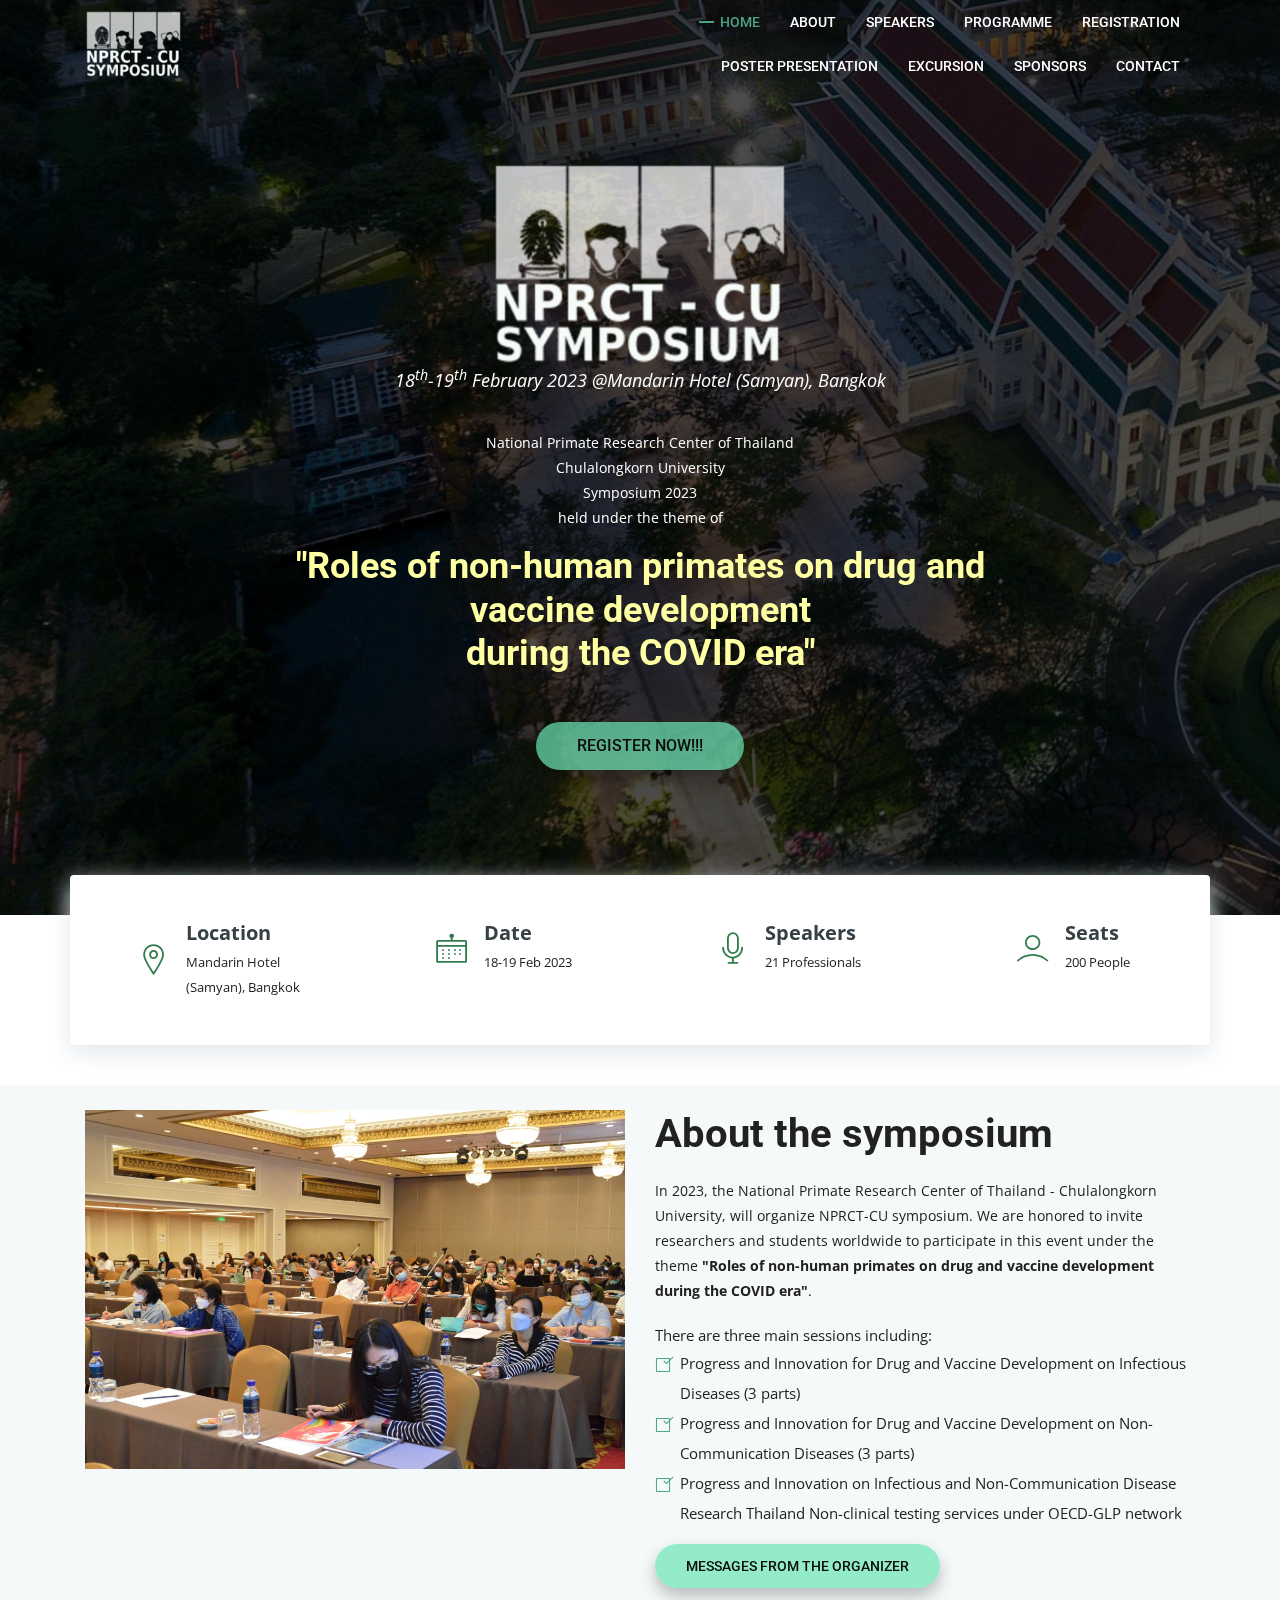
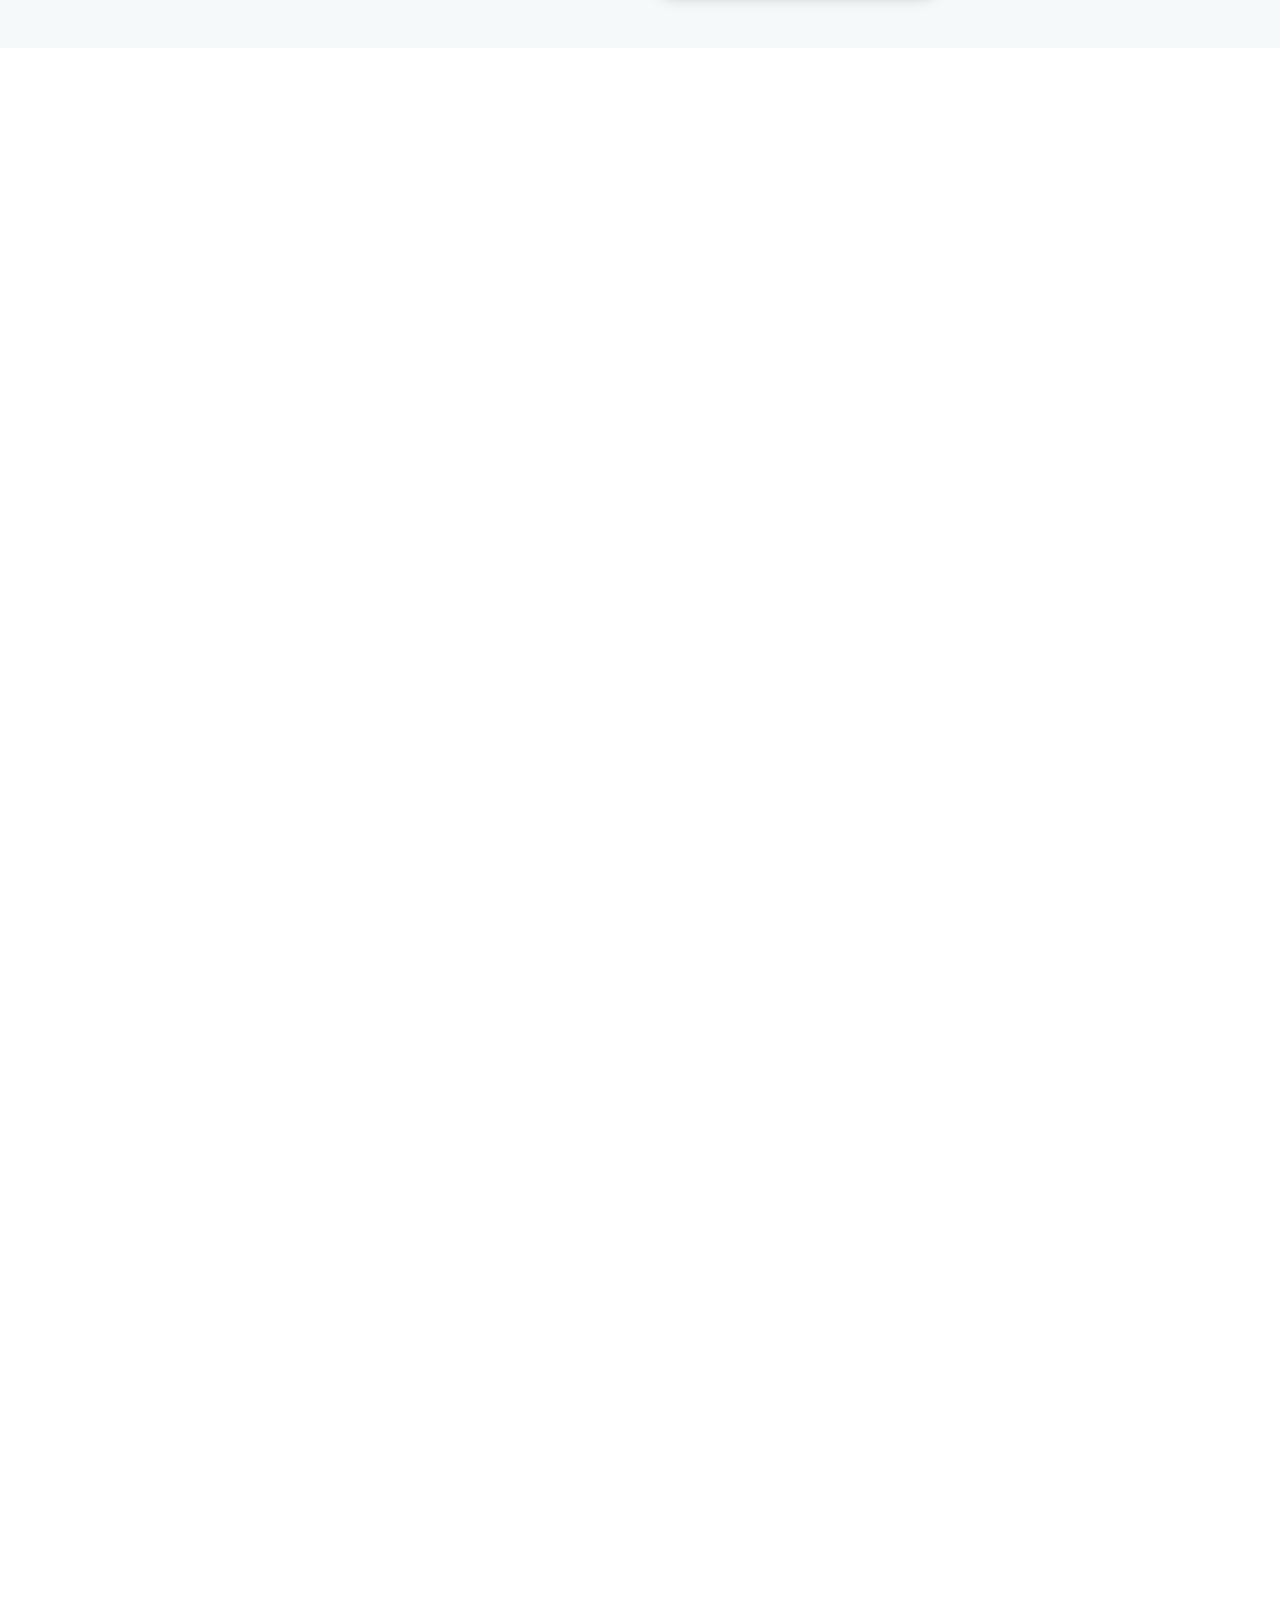
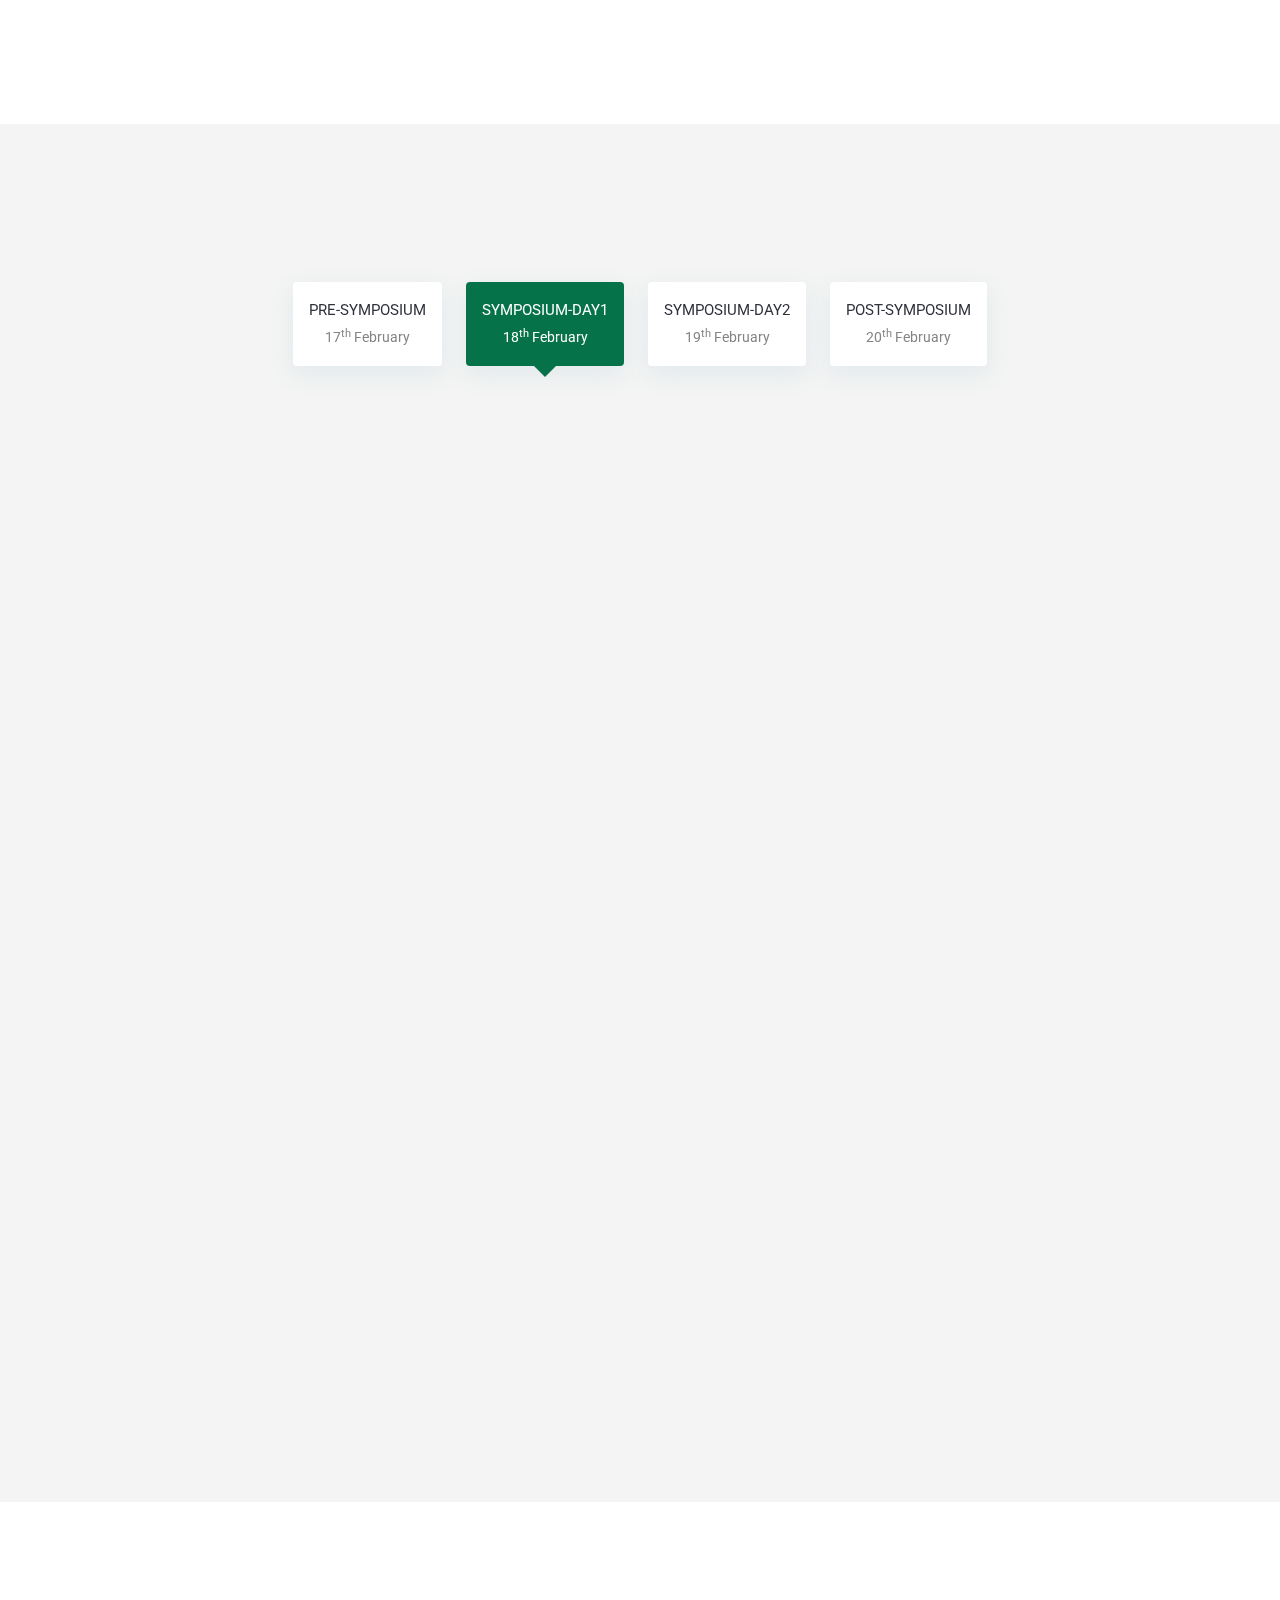
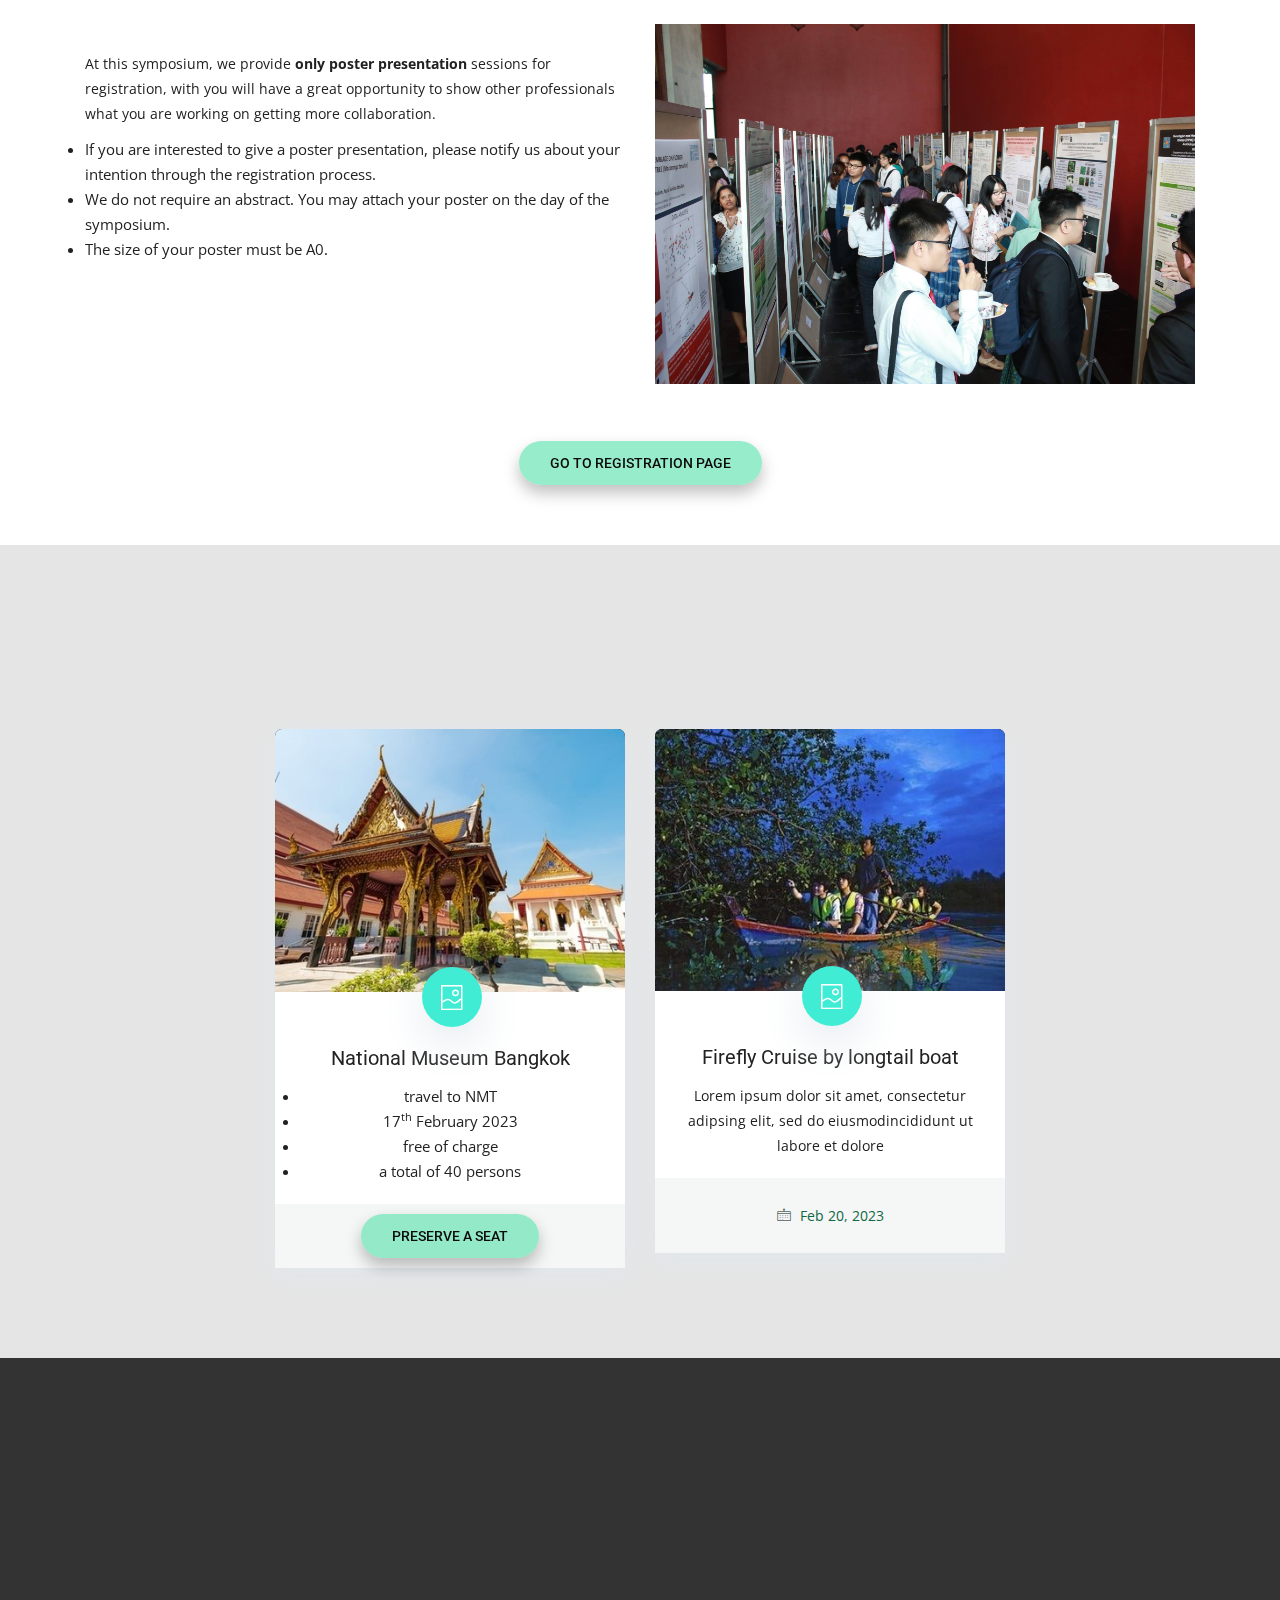
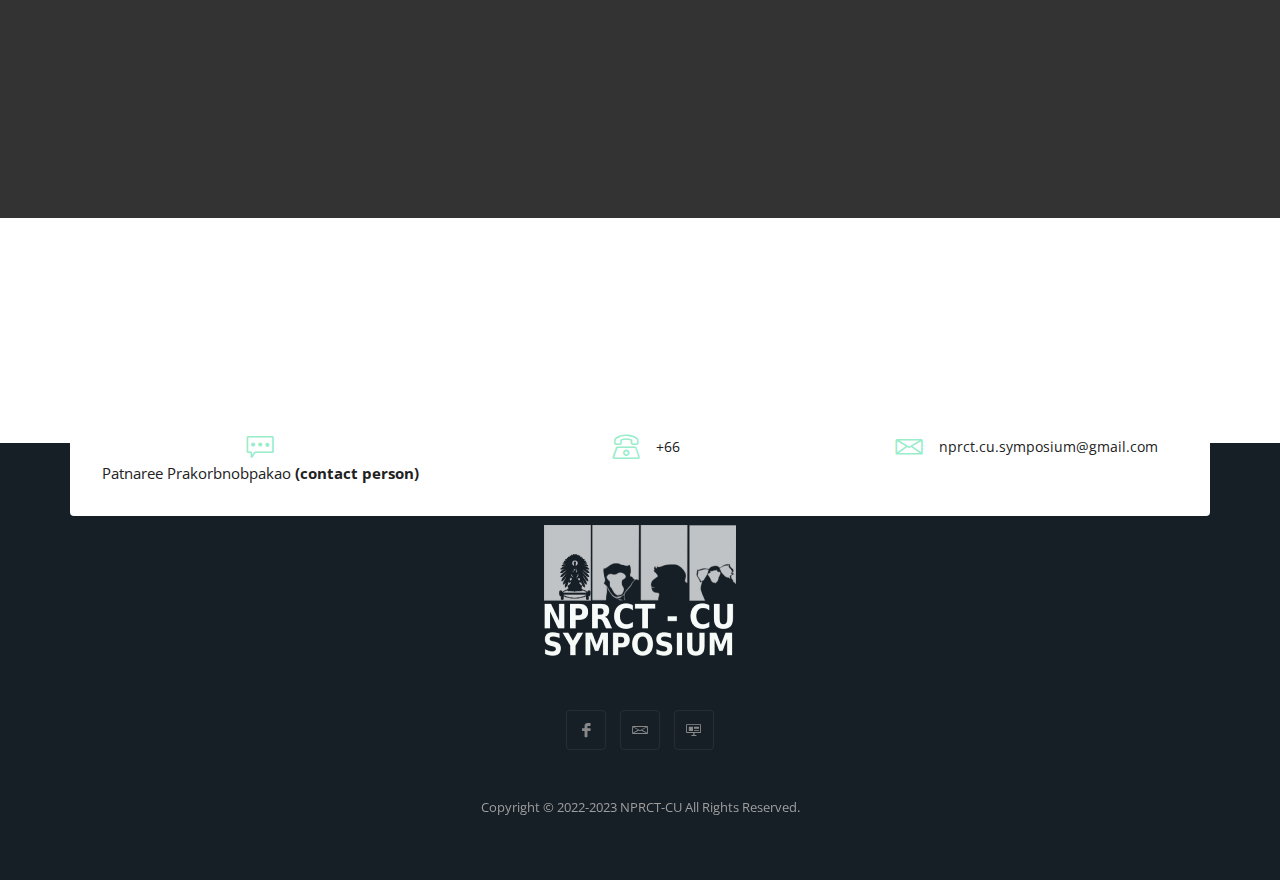
==== commit d29921c7: "add excursion" ====
--- a/index.html
+++ b/index.html
@@ -63,15 +63,10 @@
                   Programme
                 </a>
               </li>
-              <li class="nav-item dropdown">
-                <a class="nav-link dropdown-toggle" href="regist.html" id="navbarDropdownMenuLink" data-toggle="dropdown" aria-haspopup="true"
-                  aria-expanded="false">
+              <li class="nav-item">
+                <a class="nav-link" href="regist.html">
                   Registration
                 </a>
-                <div class="dropdown-menu" aria-labelledby="navbarDropdownMenuLink">
-                  <a class="dropdown-item" href="regist.html#payment">Abouth the symposium</a>
-                  <a class="dropdown-item" href="regist.html#payment">payment methods</a>
-                </div>
               </li>
               </ul>
 
@@ -158,7 +153,7 @@
               <li>
                 <i class="lni-mic"></i>
               </li>
-              <li><span><b>Speakers</b> 25 Professionals</span></li>
+              <li><span><b>Speakers</b> 21 Professionals</span></li>
             </ul>
           </div>
           <div class="col-lg-3 col-md-6 col-xs-12">
@@ -198,7 +193,8 @@
                 <ul class="stylish-list mb-3">
                   <li><i class="lni-check-box"></i>Progress and Innovation for Drug and Vaccine Development on Infectious Diseases (3 parts)</li>
                   <li><i class="lni-check-box"></i>Progress and Innovation for Drug and Vaccine Development on Non-Communication Diseases (3 parts)</li>
-                  <li><i class="lni-check-box"></i>Thailand Non-clinical testing services under OECD-GLP network</li>
+                  <li><i class="lni-check-box"></i>Progress and Innovation on Infectious and Non-Communication Disease Research Thailand Non-clinical testing services
+                  under OECD-GLP network</li>
 
                 </ul>
                 <div class="banner-btn">
@@ -550,13 +546,13 @@
                       <div class="card">
                         <div id="headingOne1">
                           <div class="schedule-slot-time">
-                            <span>Session IV:</span>
-                            08:30-10:30
+                            <span>08:30-10:30</span>
+                            
                           </div>
                           <div class="collapsed card-header" data-toggle="collapse" data-target="#collapseOne1" aria-expanded="false"
                             aria-controls="collapseOne1">
-                            <h4>Progress and Innovation for Drug and Vaccine Development on Non-Communication Diseases-Part 1</h4>
-                            <h5 class="name">(3 speakers)</h5>
+                            <h4>Opening Ceremony of the NPRCT-CU Symposium</h4>
+                            <h5 class="name"></h5>
                           </div>
                         </div>
                         <div id="collapseOne1" class="collapse show" aria-labelledby="headingOne1" data-parent="#accordion2">
@@ -568,21 +564,280 @@
                                 </div>
                                 <div class="card-header-body">
                                   <div class="images-box-body">
+                                    <img class="img-fluid" src="assets/img/speaker/Bundhit-Eua-arporn-1.jpg" alt="">
+                                  </div>
+                                  <div class="row">
+                                    <div class="col">
+                                        <h4>Opening Ceremony of the NPRCT-CU Symposium</h4>
+                                      <h5 class="name">Prof. Bundhit Eua-arporn <br>
+                                      President of Chulalongkorn University </h5>
+                                    </div>
+                                  </div>
+                                </div>
+                              </div>
+                              <div>
+                                <div class="schedule-slot-time-body">
+                                  <span>09:00-09:15</span>
+                                </div>
+                                <div class="card-header-body">
+                                  <div class="images-box-body">
+                                    <img class="img-fluid" src="assets/img/speaker/Prof.-Suchinda-Malaivijitnond_Science.jpg" alt="">
+                                  </div>
+                                  <div class="row">
+                                    <div class="col">
+                                      <h4>NPRCT-CU tour through a VDO presentation</h4>
+                                      <h5 class="name">Prof. Suchinda Malaivijitnond <br>
+                                      Director, NPRCT-CU, Thailand
+                                      </h5>
+                                    </div>
+                                  </div>
+                                </div>
+                              </div>
+                              <div>
+                                <div class="schedule-slot-time-body">
+                                  <span>09:15-09:45</span>
+                                </div>
+                                <div class="card-header-body">
+                                  <div class="images-box-body">
+                                    <img class="img-fluid" src="assets/img/speaker/kyoto.png" alt="">
+                                  </div>
+                                  <div class="row">
+                                    <div class="col">
+                                      <h4>Memorandum signing ceremony</h4>
+                                      <h5 class="name">between NPRCT-CU and EHUB, Kyoto University, Japan
+                                      </h5>
+                                    </div>
+                                  </div>
+                                </div>
+                              </div>
+                              <div>
+                                <div class="schedule-slot-time-body-coffee">
+                                  <span>09:45-10:00</span>
+                                </div>
+                                <div class="card-header-body">
+                                  <div class="row">
+                                    <div class="col">
+                                      <h4>Group photos</h4>
+                                    </div>
+                                  </div>
+                                </div>
+                              </div>
+                              <div>
+                                <div class="schedule-slot-time-body-coffee">
+                                  <span>10:00-10:30</span>
+                                </div>
+                                <div class="card-header-body">
+                                  <div class="row">
+                                    <div class="col">
+                                      <h4>Coffee Break at the Foyer</h4>
+                                    </div>
+                                  </div>
+                                </div>
+                              </div>
+                      
+                            </div>
+                          </div>
+                        </div>
+                      </div>
+
+                      <div class="card">
+                        <div id="headingTwo1">
+                          <div class="schedule-slot-time">
+                            <span>Session I: &nbsp;&nbsp;</span>
+                            10:30-13:00
+                          </div>
+                          <div class="collapsed card-header" data-toggle="collapse" data-target="#collapseTwo1" aria-expanded="false"
+                            aria-controls="collapseTwo1">
+                            <h4>Progress and Innovation for Drug and Vaccine Development on Infectious Diseases-Part 1</h4>
+                            <h5 class="name">(3 speakers)</h5>
+                          </div>
+                        </div>
+                        <div id="collapseTwo1" class="collapse" aria-labelledby="headingTwo1" data-parent="#accordion2">
+                          <div class="card-body">
+                            <div class="card">
+                              <div>
+                                <div class="schedule-slot-time-body">
+                                  <span>10:30-11:00</span>
+
+                                </div>
+                                <div class="card-header-body">
+                                  <div class="images-box-body">
+                                    <img class="img-fluid" src="assets/img/speaker/Suwit_Khunkitti.jpg" alt="">
+                                  </div>
+                                  <div class="row">
+                                    <div class="col">
+                                      <h5 class="name-title">Plenary Lecture</h5>
+                                      <h4>Ecosystem of non-clinical and clinical research in Thailand</h4>
+                                      <h5 class="name">Dr. Suwit Khunkitti<br>
+                                        Former Deputy Prime Minister and former Minister of Science and Technology, Thailand </h5>
+                                    </div>
+                                  </div>
+                                </div>
+                              </div>
+                              <div>
+                                <div class="schedule-slot-time-body">
+                                  <span>11:00-11:30</span>
+                                </div>
+                                <div class="card-header-body">
+                                  <div class="images-box-body">
                                     <img class="img-fluid" src="assets/img/speaker/unknown.jpg" alt="">
                                   </div>
                                   <div class="row">
                                     <div class="col">
+                                      <h5 class="name-title">Special Lecture</h5>
+                                      <h4>TBA</h4>
+                                      <h5 class="name">TBA
+                                      </h5>
+                                    </div>
+                                  </div>
+                                </div>
+                              </div>
+                              <div>
+                                <div class="schedule-slot-time-body">
+                                  <span>11:30-12:00</span>
+                                </div>
+                                <div class="card-header-body">
+                                  <div class="images-box-body">
+                                    <img class="img-fluid" src="assets/img/speaker/Waranyoo-Phoolcharoen.jpg" alt="">
+                                  </div>
+                                  <div class="row">
+                                    <div class="col">
+                                      <h5 class="name-title">State-of-the Art Lecture</h5>
+                                      <h4>Baiya SARS-CoV-2: A new platform of COVID-19 Vaccine development in Thailand</h4>
+                                      <h5 class="name">Prof. Waranyoo Phoolcharoen <br>
+                                      Chief Technology Officer and Co-founder, Baiya Phytopharm Co., Ltd.
+                                       </h5>
+                                    </div>
+                                  </div>
+                                </div>
+                              </div>
+                      
+                              <div>
+                                <div class="schedule-slot-time-body-coffee">
+                                  <span>12:00-13:00</span>
+                                </div>
+                                <div class="card-header-body">
+                                  <div class="row">
+                                    <div class="col">
+                                      <h4>Lunch at the Hotel Restaurant</h4>
+                                    </div>
+                                  </div>
+                                </div>
+                              </div>
+                      
+                            </div>
+                          </div>
+                        </div>
+                      </div>
+
+                      <div class="card">
+                        <div id="headingThree1">
+                          <div class="schedule-slot-time">
+                            <span>Session II: &nbsp;&nbsp;</span>
+                            13:00-15:00
+                          </div>
+                          <div class="collapsed card-header" data-toggle="collapse" data-target="#collapseThree1" aria-expanded="false"
+                            aria-controls="collapseThree1">
+                            <h4>Progress and Innovation for Drug and Vaccine Development on Infectious Diseases-Part 2</h4>
+                            <h5 class="name">(3 speakers)</h5>
+                          </div>
+                        </div>
+                        <div id="collapseThree1" class="collapse" aria-labelledby="headingThree1" data-parent="#accordion2">
+                          <div class="card-body">
+                            <div class="card">
+                              <div>
+                                <div class="schedule-slot-time-body">
+                                  <span>13:00-13:40</span>
+                                </div>
+                                <div class="card-header-body">
+                                  <div class="images-box-body">
+                                    <img class="img-fluid" src="assets/img/speaker/flynn headshot 2022.jpg" alt="">
+                                  </div>
+                                  <div class="row">
+                                    <div class="col">
                                       <h5 class="name-title">Plenary Lecture</h5>
-                                      <h4>Anti-aging drug (REDGEM)</h4>
-                                      <h5 class="name">Prof. Apiwat Mutirangura <br>
-                                        Faculty of Medicine, Chulalongkorn University, Thailand </h5>
-                                    </div>
-                                  </div>
-                                </div>
-                              </div>
-                              <div>
-                                <div class="schedule-slot-time-body">
-                                  <span>09:00-09:30</span>
+                                      <h4>Tuberculosis</h4>
+                                      <h5 class="name">Professor JoAnne L. Flynn <br>
+                                      Department of Microbiology, University of Pittsburgh, USA </h5>
+                                    </div>
+                                  </div>
+                                </div>
+                              </div>
+                              <div>
+                                <div class="schedule-slot-time-body">
+                                  <span>13:40-14:10</span>
+                                </div>
+                                <div class="card-header-body">
+                                  <div class="images-box-body">
+                                    <img class="img-fluid" src="assets/img/speaker/prasit.jpg" alt="">
+                                  </div>
+                                  <div class="row">
+                                    <div class="col">
+                                      <h5 class="name-title">State-of-the Art Lecture</h5>
+                                      <h4>Tuberculosis</h4>
+                                      <h5 class="name">Prof. Prasit Palittapongarnpim <br>
+                                      Executive Vice President, National Science and Technology Development Agency, Thailand
+                                      </h5>
+                                    </div>
+                                  </div>
+                                </div>
+                              </div>
+                              <div>
+                                <div class="schedule-slot-time-body">
+                                  <span>14:10-14:40</span>
+                                </div>
+                                <div class="card-header-body">
+                                  <div class="images-box-body">
+                                    <img class="img-fluid" src="assets/img/speaker/Professor Yasuhiro yasutomi.jpg" alt="">
+                                  </div>
+                                  <div class="row">
+                                    <div class="col">
+                                      <h5 class="name-title">State-of-the Art Lecture</h5>
+                                      <h4>Monkeypox</h4>
+                                      <h5 class="name">
+                                        Prof. Yasuhiro Yasutomi <br>
+                                        Tsukuba Primate Research Center, Japan</h5>
+                                    </div>
+                                  </div>
+                                </div>
+                              </div>
+                      
+                              <div>
+                                <div class="schedule-slot-time-body-coffee">
+                                  <span>14:40-15:00</span>
+                                </div>
+                                <div class="card-header-body">
+                                  <div class="row">
+                                    <div class="col">
+                                      <h4>Coffee Break at the Foyer</h4>
+                                    </div>
+                                  </div>
+                                </div>
+                              </div>
+                      
+                            </div>
+                          </div>
+                        </div>
+                      </div>
+
+                      <div class="card">
+                        <div id="headingFour1">
+                          <div class="schedule-slot-time">
+                            <span>Session III:</span>
+                            15:00-17:00
+                          </div>
+                          <div class="collapsed card-header" data-toggle="collapse" data-target="#collapseFour1" aria-expanded="false"
+                            aria-controls="collapseFour1">
+                            <h4>Progress and Innovation for Drug and Vaccine Development on Infectious Diseases-Part 3</h4>
+                            <h5 class="name">(4 speakers)</h5>
+                          </div>
+                        </div>
+                        <div id="collapseFour1" class="collapse" aria-labelledby="headingFour1" data-parent="#accordion2">
+                          <div class="card-body">
+                            <div class="card">
+                              <div>
+                                <div class="schedule-slot-time-body">
+                                  <span>15:00-15:30</span>
                                 </div>
                                 <div class="card-header-body">
                                   <div class="images-box-body">
@@ -590,13 +845,27 @@
                                   </div>
                                   <div class="row">
                                     <div class="col">
+                                      <h5 class="name-title">Plenary Lecture</h5>
+                                      <h4>TBA</h4>
+                                      <h5 class="name">TBA</h5>
+                                    </div>
+                                  </div>
+                                </div>
+                              </div>
+                              <div>
+                                <div class="schedule-slot-time-body">
+                                  <span>15:30-16:00</span>
+                                </div>
+                                <div class="card-header-body">
+                                  <div class="images-box-body">
+                                    <img class="img-fluid" src="assets/img/speaker/koen.jpg" alt="">
+                                  </div>
+                                  <div class="row">
+                                    <div class="col">
                                       <h5 class="name-title">State-of-the Art Lecture</h5>
-                                      <h4>Application of µCT and synchrotron radiation for analysis of bone microstructure in small laboratory
-                                        animals</h4>
-                                      <h5 class="name">Prof. Dr. Narattaphol Charoenphandhu <br>
-                                        Department of Physiology, and Center of Calcium and Bone Research (COCAB), Faculty of Science, Mahidol
-                                        University,
-                                        Thailand
+                                      <h4>Zika vaccine</h4>
+                                      <h5 class="name">Koen Van Rompay <br>
+                                        California National Primate Research Center, University of California, USA
                                       </h5>
                                     </div>
                                   </div>
@@ -604,7 +873,7 @@
                               </div>
                               <div>
                                 <div class="schedule-slot-time-body">
-                                  <span>09:30-10:00</span>
+                                  <span>16:00-16:30</span>
                                 </div>
                                 <div class="card-header-body">
                                   <div class="images-box-body">
@@ -620,297 +889,42 @@
                                   </div>
                                 </div>
                               </div>
+                              <div>
+                                <div class="schedule-slot-time-body">
+                                  <span>16:30-17:00</span>
+                                </div>
+                                <div class="card-header-body">
+                                  <div class="images-box-body">
+                                    <img class="img-fluid" src="assets/img/speaker/Professor Dr. John VandeBerg (UTRGV by David Pike).jpg" alt="">
+                                  </div>
+                                  <div class="row">
+                                    <div class="col">
+                                      <h5 class="name-title">State-of-the Art Lecture</h5>
+                                      <h4>Chagas disease</h4>
+                                      <h5 class="name"> Professor Dr. John VandeBerg <br>
+                                      Department of Human Genetics, University of Texas Rio Grande Valley, USA  </h5>
+                                    </div>
+                                  </div>
+                                </div>
+                              </div>
                       
-                              <div>
-                                <div class="schedule-slot-time-body-coffee">
-                                  <span>09:30-10:00</span>
-                                </div>
-                                <div class="card-header-body">
-                                  <div class="row">
-                                    <div class="col">
-                                      <h4>Coffee Break at the Foyer</h4>
-                                    </div>
-                                  </div>
-                                </div>
-                              </div>
+                              
                       
                             </div>
                           </div>
                         </div>
                       </div>
 
-                      <div class="card">
-                        <div id="headingOne1">
+                       <div class="card">
+                        <div id="headingFive1">
                           <div class="schedule-slot-time">
-                            <span>Session IV:</span>
-                            08:30-10:30
-                          </div>
-                          <div class="collapsed card-header" data-toggle="collapse" data-target="#collapseOne1" aria-expanded="false"
-                            aria-controls="collapseOne1">
-                            <h4>Progress and Innovation for Drug and Vaccine Development on Non-Communication Diseases-Part 1</h4>
-                            <h5 class="name">(3 speakers)</h5>
-                          </div>
-                        </div>
-                        <div id="collapseOne1" class="collapse show" aria-labelledby="headingOne1" data-parent="#accordion2">
-                          <div class="card-body">
-                            <div class="card">
-                              <div>
-                                <div class="schedule-slot-time-body">
-                                  <span>08:30-09:00</span>
-                                </div>
-                                <div class="card-header-body">
-                                  <div class="images-box-body">
-                                    <img class="img-fluid" src="assets/img/speaker/unknown.jpg" alt="">
-                                  </div>
-                                  <div class="row">
-                                    <div class="col">
-                                      <h5 class="name-title">Plenary Lecture</h5>
-                                      <h4>Anti-aging drug (REDGEM)</h4>
-                                      <h5 class="name">Prof. Apiwat Mutirangura <br>
-                                        Faculty of Medicine, Chulalongkorn University, Thailand </h5>
-                                    </div>
-                                  </div>
-                                </div>
-                              </div>
-                              <div>
-                                <div class="schedule-slot-time-body">
-                                  <span>09:00-09:30</span>
-                                </div>
-                                <div class="card-header-body">
-                                  <div class="images-box-body">
-                                    <img class="img-fluid" src="assets/img/speaker/unknown.jpg" alt="">
-                                  </div>
-                                  <div class="row">
-                                    <div class="col">
-                                      <h5 class="name-title">State-of-the Art Lecture</h5>
-                                      <h4>Application of µCT and synchrotron radiation for analysis of bone microstructure in small laboratory
-                                        animals</h4>
-                                      <h5 class="name">Prof. Dr. Narattaphol Charoenphandhu <br>
-                                        Department of Physiology, and Center of Calcium and Bone Research (COCAB), Faculty of Science, Mahidol
-                                        University,
-                                        Thailand
-                                      </h5>
-                                    </div>
-                                  </div>
-                                </div>
-                              </div>
-                              <div>
-                                <div class="schedule-slot-time-body">
-                                  <span>09:30-10:00</span>
-                                </div>
-                                <div class="card-header-body">
-                                  <div class="images-box-body">
-                                    <img class="img-fluid" src="assets/img/speaker/unknown.jpg" alt="">
-                                  </div>
-                                  <div class="row">
-                                    <div class="col">
-                                      <h5 class="name-title">State-of-the Art Lecture</h5>
-                                      <h4>TBA</h4>
-                                      <h5 class="name">
-                                        TBA </h5>
-                                    </div>
-                                  </div>
-                                </div>
-                              </div>
-                      
-                              <div>
-                                <div class="schedule-slot-time-body-coffee">
-                                  <span>09:30-10:00</span>
-                                </div>
-                                <div class="card-header-body">
-                                  <div class="row">
-                                    <div class="col">
-                                      <h4>Coffee Break at the Foyer</h4>
-                                    </div>
-                                  </div>
-                                </div>
-                              </div>
-                      
-                            </div>
-                          </div>
-                        </div>
-                      </div>
-
-                      <div class="card">
-                        <div id="headingOne1">
-                          <div class="schedule-slot-time">
-                            <span>Session IV:</span>
-                            08:30-10:30
-                          </div>
-                          <div class="collapsed card-header" data-toggle="collapse" data-target="#collapseOne1" aria-expanded="false"
-                            aria-controls="collapseOne1">
-                            <h4>Progress and Innovation for Drug and Vaccine Development on Non-Communication Diseases-Part 1</h4>
-                            <h5 class="name">(3 speakers)</h5>
-                          </div>
-                        </div>
-                        <div id="collapseOne1" class="collapse show" aria-labelledby="headingOne1" data-parent="#accordion2">
-                          <div class="card-body">
-                            <div class="card">
-                              <div>
-                                <div class="schedule-slot-time-body">
-                                  <span>08:30-09:00</span>
-                                </div>
-                                <div class="card-header-body">
-                                  <div class="images-box-body">
-                                    <img class="img-fluid" src="assets/img/speaker/unknown.jpg" alt="">
-                                  </div>
-                                  <div class="row">
-                                    <div class="col">
-                                      <h5 class="name-title">Plenary Lecture</h5>
-                                      <h4>Anti-aging drug (REDGEM)</h4>
-                                      <h5 class="name">Prof. Apiwat Mutirangura <br>
-                                        Faculty of Medicine, Chulalongkorn University, Thailand </h5>
-                                    </div>
-                                  </div>
-                                </div>
-                              </div>
-                              <div>
-                                <div class="schedule-slot-time-body">
-                                  <span>09:00-09:30</span>
-                                </div>
-                                <div class="card-header-body">
-                                  <div class="images-box-body">
-                                    <img class="img-fluid" src="assets/img/speaker/unknown.jpg" alt="">
-                                  </div>
-                                  <div class="row">
-                                    <div class="col">
-                                      <h5 class="name-title">State-of-the Art Lecture</h5>
-                                      <h4>Application of µCT and synchrotron radiation for analysis of bone microstructure in small laboratory
-                                        animals</h4>
-                                      <h5 class="name">Prof. Dr. Narattaphol Charoenphandhu <br>
-                                        Department of Physiology, and Center of Calcium and Bone Research (COCAB), Faculty of Science, Mahidol
-                                        University,
-                                        Thailand
-                                      </h5>
-                                    </div>
-                                  </div>
-                                </div>
-                              </div>
-                              <div>
-                                <div class="schedule-slot-time-body">
-                                  <span>09:30-10:00</span>
-                                </div>
-                                <div class="card-header-body">
-                                  <div class="images-box-body">
-                                    <img class="img-fluid" src="assets/img/speaker/unknown.jpg" alt="">
-                                  </div>
-                                  <div class="row">
-                                    <div class="col">
-                                      <h5 class="name-title">State-of-the Art Lecture</h5>
-                                      <h4>TBA</h4>
-                                      <h5 class="name">
-                                        TBA </h5>
-                                    </div>
-                                  </div>
-                                </div>
-                              </div>
-                      
-                              <div>
-                                <div class="schedule-slot-time-body-coffee">
-                                  <span>09:30-10:00</span>
-                                </div>
-                                <div class="card-header-body">
-                                  <div class="row">
-                                    <div class="col">
-                                      <h4>Coffee Break at the Foyer</h4>
-                                    </div>
-                                  </div>
-                                </div>
-                              </div>
-                      
-                            </div>
-                          </div>
-                        </div>
-                      </div>
-
-                      <div class="card">
-                        <div id="headingOne1">
-                          <div class="schedule-slot-time">
-                            <span>Session IV:</span>
-                            08:30-10:30
-                          </div>
-                          <div class="collapsed card-header" data-toggle="collapse" data-target="#collapseOne1" aria-expanded="false"
-                            aria-controls="collapseOne1">
-                            <h4>Progress and Innovation for Drug and Vaccine Development on Non-Communication Diseases-Part 1</h4>
-                            <h5 class="name">(3 speakers)</h5>
-                          </div>
-                        </div>
-                        <div id="collapseOne1" class="collapse show" aria-labelledby="headingOne1" data-parent="#accordion2">
-                          <div class="card-body">
-                            <div class="card">
-                              <div>
-                                <div class="schedule-slot-time-body">
-                                  <span>08:30-09:00</span>
-                                </div>
-                                <div class="card-header-body">
-                                  <div class="images-box-body">
-                                    <img class="img-fluid" src="assets/img/speaker/unknown.jpg" alt="">
-                                  </div>
-                                  <div class="row">
-                                    <div class="col">
-                                      <h5 class="name-title">Plenary Lecture</h5>
-                                      <h4>Anti-aging drug (REDGEM)</h4>
-                                      <h5 class="name">Prof. Apiwat Mutirangura <br>
-                                        Faculty of Medicine, Chulalongkorn University, Thailand </h5>
-                                    </div>
-                                  </div>
-                                </div>
-                              </div>
-                              <div>
-                                <div class="schedule-slot-time-body">
-                                  <span>09:00-09:30</span>
-                                </div>
-                                <div class="card-header-body">
-                                  <div class="images-box-body">
-                                    <img class="img-fluid" src="assets/img/speaker/unknown.jpg" alt="">
-                                  </div>
-                                  <div class="row">
-                                    <div class="col">
-                                      <h5 class="name-title">State-of-the Art Lecture</h5>
-                                      <h4>Application of µCT and synchrotron radiation for analysis of bone microstructure in small laboratory
-                                        animals</h4>
-                                      <h5 class="name">Prof. Dr. Narattaphol Charoenphandhu <br>
-                                        Department of Physiology, and Center of Calcium and Bone Research (COCAB), Faculty of Science, Mahidol
-                                        University,
-                                        Thailand
-                                      </h5>
-                                    </div>
-                                  </div>
-                                </div>
-                              </div>
-                              <div>
-                                <div class="schedule-slot-time-body">
-                                  <span>09:30-10:00</span>
-                                </div>
-                                <div class="card-header-body">
-                                  <div class="images-box-body">
-                                    <img class="img-fluid" src="assets/img/speaker/unknown.jpg" alt="">
-                                  </div>
-                                  <div class="row">
-                                    <div class="col">
-                                      <h5 class="name-title">State-of-the Art Lecture</h5>
-                                      <h4>TBA</h4>
-                                      <h5 class="name">
-                                        TBA </h5>
-                                    </div>
-                                  </div>
-                                </div>
-                              </div>
-                      
-                              <div>
-                                <div class="schedule-slot-time-body-coffee">
-                                  <span>09:30-10:00</span>
-                                </div>
-                                <div class="card-header-body">
-                                  <div class="row">
-                                    <div class="col">
-                                      <h4>Coffee Break at the Foyer</h4>
-                                    </div>
-                                  </div>
-                                </div>
-                              </div>
-                      
-                            </div>
+                            <span>17:00-20:00</span> <br>
+                            &nbsp;
+                          </div>
+                          <div class="collapsed card-header" data-toggle="collapse" data-target="#collapseFive1" aria-expanded="false"
+                            aria-controls="collapseFive1">
+                            <h4>Welcome reception with Thai Performance at Thai Pavilion, Chulalongkorn University</h4>
+                            <h5 class="name">&nbsp;</h5>
                           </div>
                         </div>
                       </div>
@@ -943,7 +957,7 @@
                                 </div>
                                 <div class="card-header-body">
                                   <div class="images-box-body">
-                                    <img class="img-fluid" src="assets/img/speaker/unknown.jpg" alt="">
+                                    <img class="img-fluid" src="assets/img/speaker/Prof. Apiwat Mutirangura.jpg" alt="">
                                   </div>
                                   <div class="row">
                                     <div class="col">
@@ -961,7 +975,7 @@
                                 </div>
                                 <div class="card-header-body">
                                   <div class="images-box-body">
-                                    <img class="img-fluid" src="assets/img/speaker/unknown.jpg" alt="">
+                                    <img class="img-fluid" src="assets/img/speaker/narattaphol.jpg" alt="">
                                   </div>
                                   <div class="row">
                                     <div class="col">
@@ -1071,7 +1085,7 @@
                                 </div>
                                 <div class="card-header-body">
                                   <div class="images-box-body">
-                                    <img class="img-fluid" src="assets/img/speaker/unknown.jpg" alt="">
+                                    <img class="img-fluid" src="assets/img/speaker/trairak.jpg" alt="">
                                   </div>
                                   <div class="row">
                                     <div class="col">
@@ -1144,7 +1158,7 @@
                                 </div>
                                 <div class="card-header-body">
                                   <div class="images-box-body">
-                                    <img class="img-fluid" src="assets/img/speaker/unknown.jpg" alt="">
+                                    <img class="img-fluid" src="assets/img/speaker/jeff..jpg" alt="">
                                   </div>
                                   <div class="row">
                                     <div class="col">
@@ -1202,7 +1216,7 @@
                           </div>
                           <div class="collapsed card-header" data-toggle="collapse" data-target="#collapseFive3" aria-expanded="false"
                             aria-controls="collapseFive3">
-                            <h4>Thailand Non-clinical testing services under OECD-GLP network</h4>
+                            <h4>Progress and Innovation on Infectious and Non-Communication Disease Research Thailand Non-clinical testing services under OECD-GLP network</h4>
                             <h5 class="name">(3 speakers)</h5>
                           </div>
                         </div>
@@ -1232,7 +1246,7 @@
                                 </div>
                                 <div class="card-header-body">
                                   <div class="images-box-body">
-                                    <img class="img-fluid" src="assets/img/speaker/unknown.jpg" alt="">
+                                    <img class="img-fluid" src="assets/img/speaker/Chairat-u.jpg" alt="">
                                   </div>
                                   <div class="row">
                                     <div class="col">
@@ -1251,7 +1265,7 @@
                                 </div>
                                 <div class="card-header-body">
                                   <div class="images-box-body">
-                                    <img class="img-fluid" src="assets/img/speaker/unknown.jpg" alt="">
+                                    <img class="img-fluid" src="assets/img/speaker/Chakkaphan-Sutthirat.jpg" alt="">
                                   </div>
                                   <div class="row">
                                     <div class="col">
@@ -1425,14 +1439,7 @@
             <div class="sponsors-logo text-center">
               <a href=""><img src="assets/img/sponsors/primate-en.jpg" alt=""></a>
               <a href=""><img src="assets/img/sponsors/nprctlogo.png" alt=""></a>
-              <a href=""><img src="assets/img/sponsors/primate-en.jpg" alt=""></a>
-              <a href=""><img src="assets/img/sponsors/nprctlogo.png" alt=""></a>
-              <a href=""><img src="assets/img/sponsors/primate-en.jpg" alt=""></a>
-              <a href=""><img src="assets/img/sponsors/nprctlogo.png" alt=""></a>
-              <a href=""><img src="assets/img/sponsors/primate-en.jpg" alt=""></a>
-              <a href=""><img src="assets/img/sponsors/nprctlogo.png" alt=""></a>
-              <a href=""><img src="assets/img/sponsors/primate-en.jpg" alt=""></a>
-              <a href=""><img src="assets/img/sponsors/nprctlogo.png" alt=""></a>
+
             </div><!-- sponsors logo end-->
          </div>
         </div>
@@ -1479,7 +1486,7 @@
               <li>
                 <i class="lni-comment"> </i>
               </li>
-              <li>Patnaree Prakorbnobpakao (contact person)</li>
+              <li>Patnaree Prakorbnobpakao <b>(contact person)</b></li>
             </ul>
           </div>
           <div class="col-lg-4 col-md-3 col-xs-12">
--- a/assets/css/main.css
+++ b/assets/css/main.css
@@ -2387,7 +2387,7 @@
 #pricing .price-block-wrapper .pricing-list ul li i {
   margin-right: 7px;
   font-size: 12px;
-  color: #db1be9;
+  color: #1be952;
 }
 
 #pricing .price-block-wrapper .btn i {
@@ -2400,7 +2400,7 @@
 }
 
 #pricing .active {
-  background-image: linear-gradient(65deg, #FF4D79 0, #FF809F 100%);
+  background-image: linear-gradient(65deg, #06b1ba 0, #06b1ba 100%);
   box-shadow: 0 16px 48px #E2E8ED;
 }
 
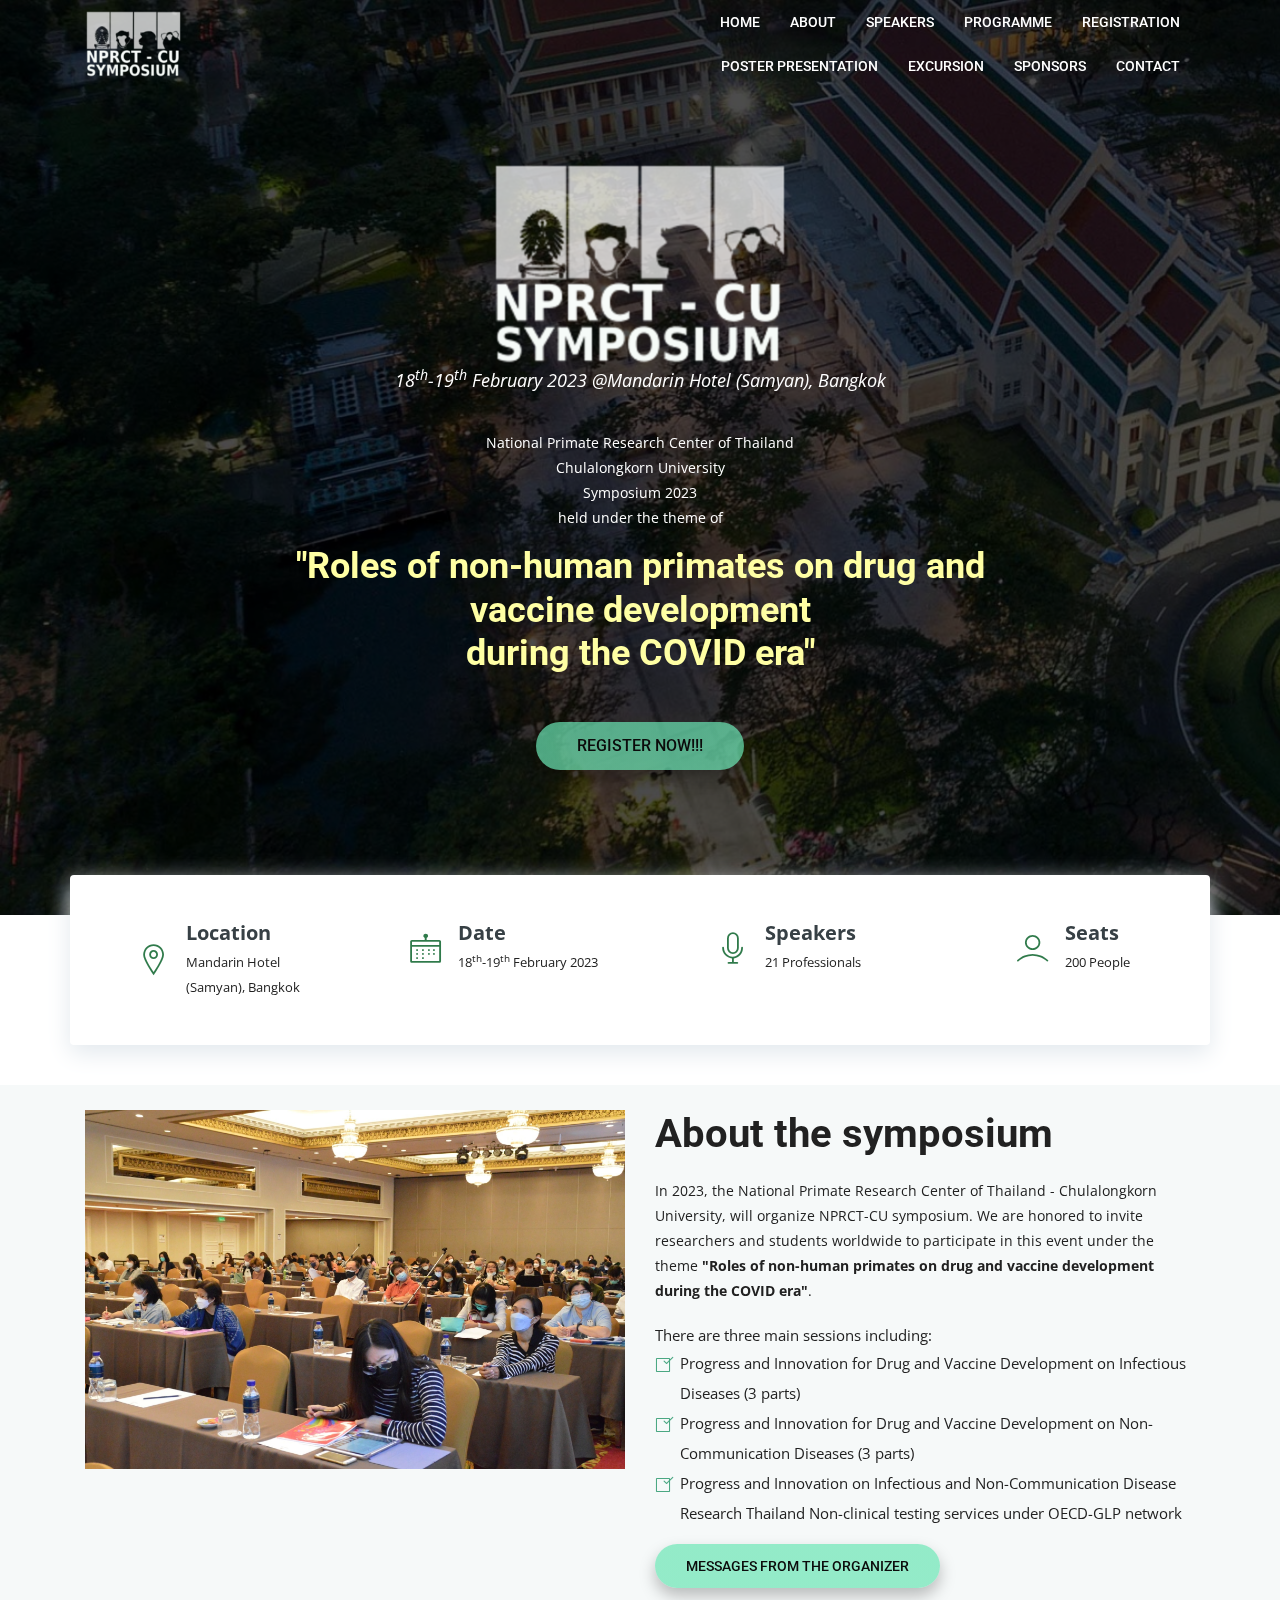
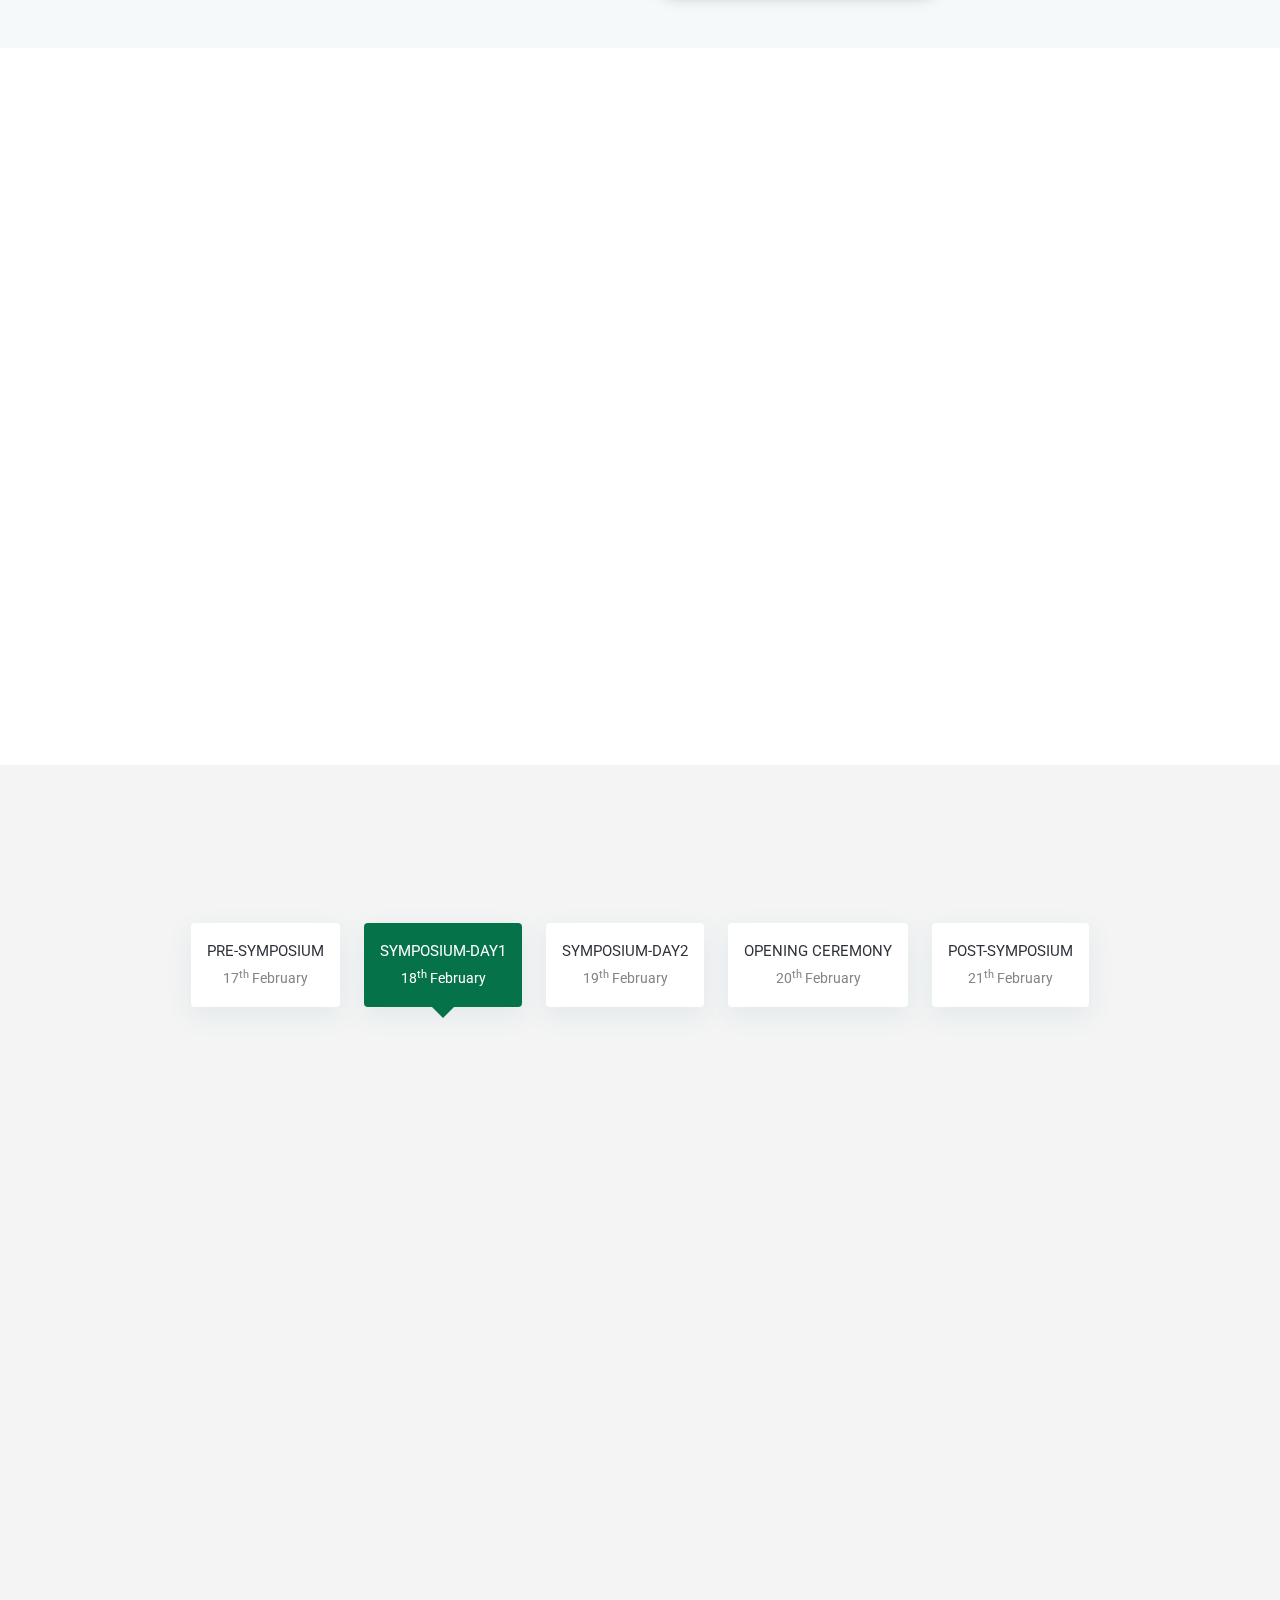
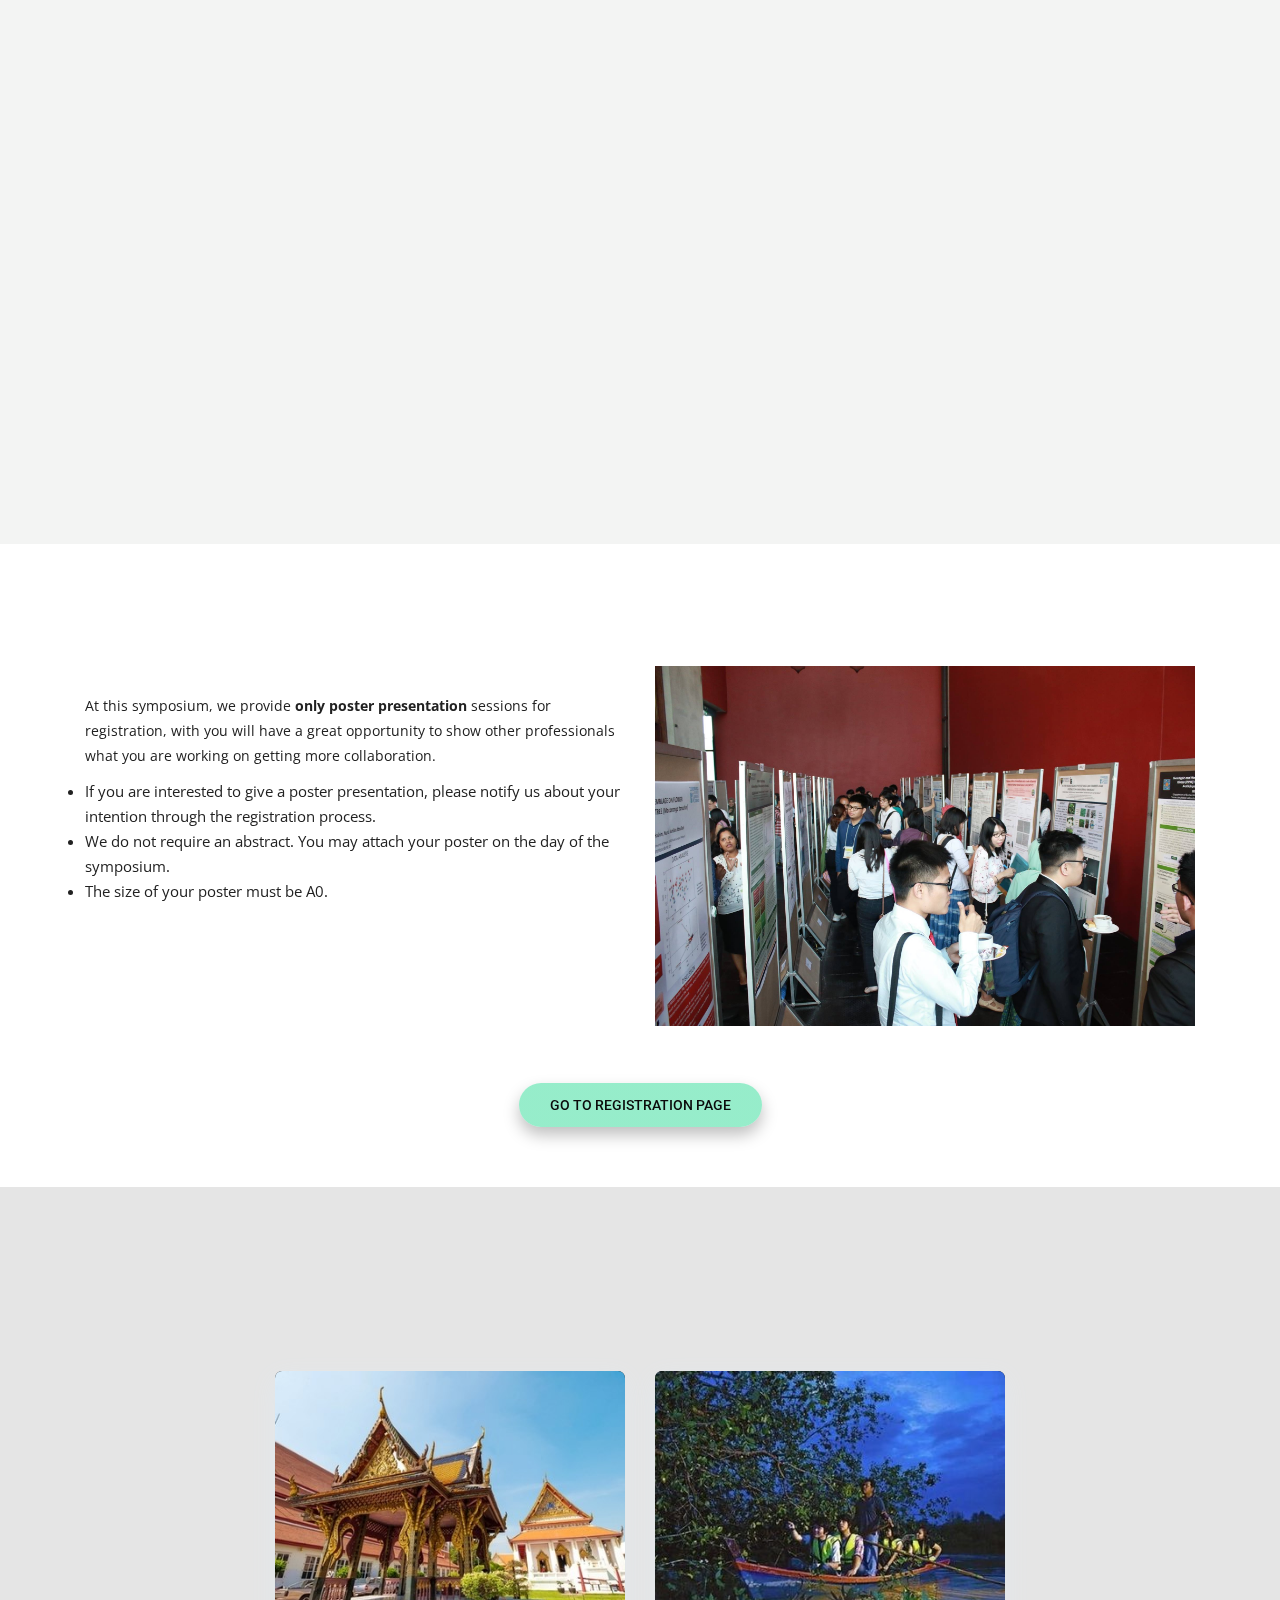
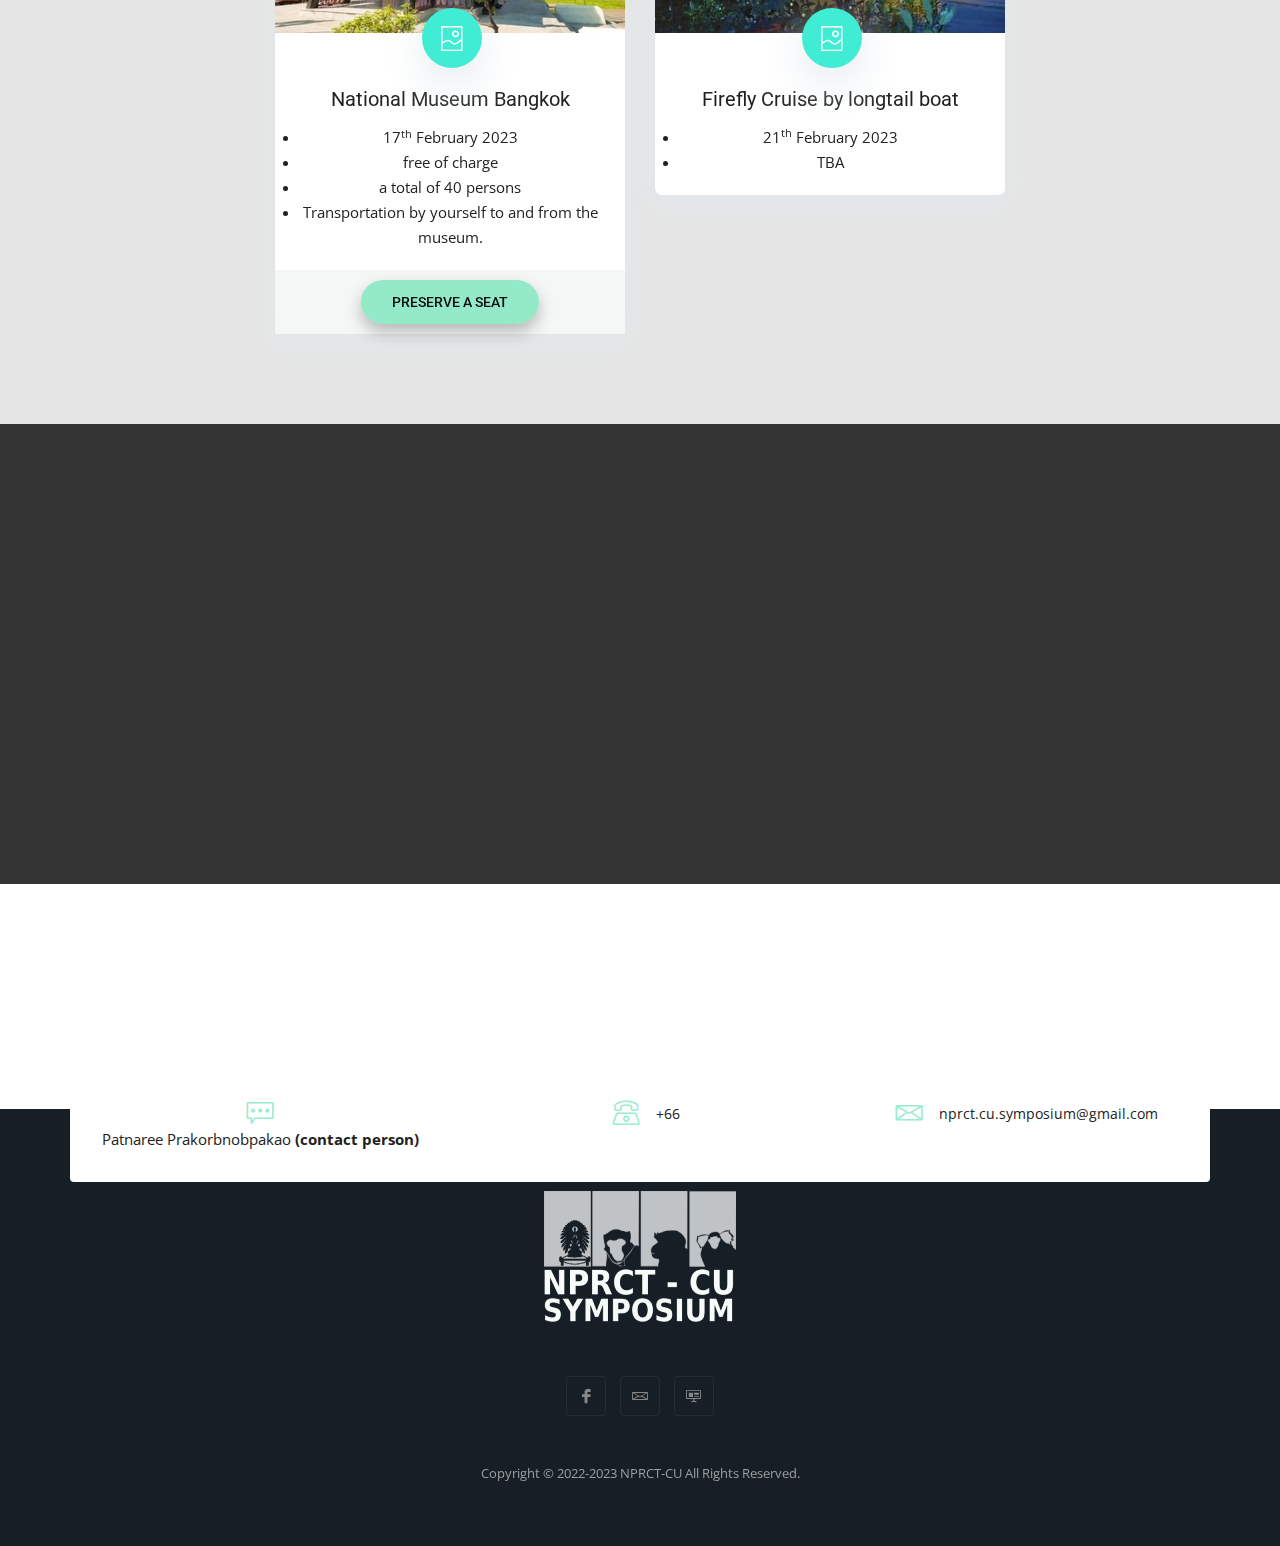
==== commit 128b3082: "add name" ====
--- a/index.html
+++ b/index.html
@@ -38,20 +38,15 @@
           </button>
           <div class="collapse navbar-collapse flex-md-column" id="navbarCollapse">
             <ul class="navbar-nav mr-auto w-100 justify-content-end">
-              <li class="nav-item active">
+              <li class="nav-item">
                 <a class="nav-link" href="#header-wrap">
                   Home
                 </a>
               </li>
-              <li class="nav-item dropdown">
-                <a class="nav-link dropdown-toggle" href="#" id="navbarDropdownMenuLink" data-toggle="dropdown" aria-haspopup="true"
-                  aria-expanded="false">
+              <li class="nav-item">
+                <a class="nav-link" href="#about">
                   About
                 </a>
-                <div class="dropdown-menu" aria-labelledby="navbarDropdownMenuLink">
-                  <a class="dropdown-item" href="#about">Abouth the symposium</a>
-                  <a class="dropdown-item" href="#">Messages from the organizer</a>
-                </div>
               </li>
               <li class="nav-item">
                 <a class="nav-link" href="#team">
@@ -145,7 +140,7 @@
               <li>
                 <i class="lni-calendar"></i>
               </li>
-              <li><span><b>Date</b> 18-19 Feb 2023</span></li>
+              <li><span><b>Date</b> 18<sup>th</sup>-19<sup>th</sup> February 2023</span></li>
             </ul>
           </div>
           <div class="col-lg-3 col-md-6 col-xs-12">
@@ -218,13 +213,12 @@
           <div class="col-12">
             <div class="section-title-header text-center">
               <h2 class="section-title wow fadeInUp" data-wow-delay="0.2s">Our Speakers</h2>
-              <p class="wow fadeInDown" data-wow-delay="0.2s">Lorem ipsum dolor sit amet, in quodsi vulputate pro. Ius illum vocent mediocritatem an <br> cule dicta iriure at phaedrum.</p>
             </div>
           </div>
         </div>
         <div class="row justify-content-center">
           <div class="col-12">
-          <h3 class="wow fadeInDown" data-wow-delay="0.2s">Plenary speakers</h3>
+          <h5 class="wow fadeInDown" data-wow-delay="0.2s">Plenary speakers</h5>
           </div>
           <div class="col-lg-3 col-md-6 col-xs-12">
             <!-- Team Item Starts -->
@@ -234,10 +228,10 @@
                 <div class="team-overlay">
                   <div class="overlay-social-icon text-center">
                     <ul class="social-icons">
-                      <li><a href="#"><i class="lni-twitter-filled" aria-hidden="true"></i></a></li>
-                      <li><a href="#"><i class="lni-google" aria-hidden="true"></i></a></li>
-                      <li><a href="#"><i class="lni-facebook-filled" aria-hidden="true"></i></a></li>
-                      <li><a href="#"><i class="lni-pinterest" aria-hidden="true"></i></a></li>
+                      <li><a><i class="lni-twitter-filled" aria-hidden="true"></i></a></li>
+                      <li><a><i class="lni-google" aria-hidden="true"></i></a></li>
+                      <li><a><i class="lni-facebook-filled" aria-hidden="true"></i></a></li>
+                      <li><a><i class="lni-pinterest" aria-hidden="true"></i></a></li>
                     </ul>
                   </div>
                 </div>
@@ -253,50 +247,27 @@
             <!-- Team Item Starts -->
             <div class="team-item wow fadeInUp" data-wow-delay="0.4s">
               <div class="team-img">
-                <img class="img-fluid" src="assets/img/team/unknown.jpg" alt="">
+                <img class="img-fluid" src="assets/img/team/flynn headshot 2022.jpg" alt="">
                 <div class="team-overlay">
                   <div class="overlay-social-icon text-center">
                     <ul class="social-icons">
-                      <li><a href="#"><i class="lni-twitter-filled" aria-hidden="true"></i></a></li>
-                      <li><a href="#"><i class="lni-google" aria-hidden="true"></i></a></li>
-                      <li><a href="#"><i class="lni-facebook-filled" aria-hidden="true"></i></a></li>
-                      <li><a href="#"><i class="lni-pinterest" aria-hidden="true"></i></a></li>
+                      <li><a ><i class="lni-twitter-filled" aria-hidden="true"></i></a></li>
+                      <li><a ><i class="lni-google" aria-hidden="true"></i></a></li>
+                      <li><a ><i class="lni-facebook-filled" aria-hidden="true"></i></a></li>
+                      <li><a ><i class="lni-pinterest" aria-hidden="true"></i></a></li>
                     </ul>
                   </div>
                 </div>
               </div>
               <div class="info-text">
-                <span><a style="color:black" href="#">Professor JoAnne L. Flynn</a></span>
-                <p>ADepartment of Microbiology, University of Pittsburgh, <br> USA</p>
+                <span><a style="color:black">Prof. JoAnne L. Flynn</a></span>
+                <p>Department of Microbiology, University of Pittsburgh, <br> USA</p>
               </div>
             </div>
             <!-- Team Item Ends -->
           </div>
 
-          <div class="col-lg-3 col-md-6 col-xs-12">
-            <!-- Team Item Starts -->
-            <div class="team-item wow fadeInUp" data-wow-delay="0.6s">
-              <div class="team-img">
-                <img class="img-fluid" src="assets/img/team/unknown.jpg" alt="">
-                <div class="team-overlay">
-                  <div class="overlay-social-icon text-center">
-                    <ul class="social-icons">
-                      <li><a href="#"><i class="lni-twitter-filled" aria-hidden="true"></i></a></li>
-                      <li><a href="#"><i class="lni-google" aria-hidden="true"></i></a></li>
-                      <li><a href="#"><i class="lni-facebook-filled" aria-hidden="true"></i></a></li>
-                      <li><a href="#"><i class="lni-pinterest" aria-hidden="true"></i></a></li>
-                    </ul>
-                  </div>
-                </div>
-              </div>
-              <div class="info-text">
-                <span><a style="color:black" href="#">Prof. Prasert Auewarakul</a></span>
-                <p>Faculty of Medicine, Siriraj Hospital Mahidol University, Thailand</p>
-              </div>
-            </div>
-            <!-- Team Item Ends -->
-          </div>
-
+         
           <div class="col-lg-3 col-md-6 col-xs-12">
             <!-- Team Item Starts -->
             <div class="team-item wow fadeInUp" data-wow-delay="1s">
@@ -305,28 +276,30 @@
                 <div class="team-overlay">
                   <div class="overlay-social-icon text-center">
                     <ul class="social-icons">
-                      <li><a href="#"><i class="lni-twitter-filled" aria-hidden="true"></i></a></li>
-                      <li><a href="#"><i class="lni-google" aria-hidden="true"></i></a></li>
-                      <li><a href="#"><i class="lni-facebook-filled" aria-hidden="true"></i></a></li>
-                      <li><a href="#"><i class="lni-pinterest" aria-hidden="true"></i></a></li>
+                      <li><a><i class="lni-twitter-filled" aria-hidden="true"></i></a></li>
+                      <li><a><i class="lni-google" aria-hidden="true"></i></a></li>
+                      <li><a><i class="lni-facebook-filled" aria-hidden="true"></i></a></li>
+                      <li><a><i class="lni-pinterest" aria-hidden="true"></i></a></li>
                     </ul>
                   </div>
                 </div>
               </div>
               <div class="info-text">
-                <span><a style="color:black" href="#">Prof. Apiwat Mutirangura</a></span>
+                <span><a style="color:black">Prof. Apiwat Mutirangura</a></span>
                 <p>Faculty of Medicine, Chulalongkorn University, Thailand</p>
               </div>
             </div>
             <!-- Team Item Ends -->
           </div>
         </div>
+        <!--
         <div class="row justify-content-center">
           <div class="col-12">
-            <h3 class="wow fadeInDown" data-wow-delay="0.2s">Special speakers</h3>
-          </div>
+            <h5 class="wow fadeInDown" data-wow-delay="0.2s">Special speakers</h5>
+          </div>
+          
           <div class="col-lg-3 col-md-6 col-xs-12">
-            <!-- Team Item Starts -->
+            <!-- Team Item Starts 
             <div class="team-item wow fadeInUp" data-wow-delay="1.2s">
               <div class="team-img">
                 <img class="img-fluid" src="assets/img/team/unknown.jpg" alt="">
@@ -342,15 +315,15 @@
                 </div>
               </div>
               <div class="info-text">
-                <span><a style="color:black" href="#">Professor Dr. Yong Poovorawan</a></span>
+                <span><a style="color:black" href="#">Prof. Dr. Yong Poovorawan</a></span>
                 <p>Center of Excellence in Clinical Virology, Faculty of Medicine, Chulalongkorn University, Thailand</p>
               </div>
             </div>
-            <!-- Team Item Ends -->
+            <!-- Team Item Ends 
           </div>
 
           <div class="col-lg-3 col-md-6 col-xs-12">
-            <!-- Team Item Starts -->
+            <!-- Team Item Starts 
             <div class="team-item wow fadeInUp" data-wow-delay="0.8s">
               <div class="team-img">
                 <img class="img-fluid" src="assets/img/team/unknown.jpg" alt="">
@@ -370,11 +343,11 @@
                 <p>Affiliation</p>
               </div>
             </div>
-            <!-- Team Item Ends -->
+            <!-- Team Item Ends 
           </div>
 
           <div class="col-lg-3 col-md-6 col-xs-12">
-            <!-- Team Item Starts -->
+            <!-- Team Item Starts 
             <div class="team-item wow fadeInUp" data-wow-delay="1.4s">
               <div class="team-img">
                 <img class="img-fluid" src="assets/img/team/unknown.jpg" alt="">
@@ -394,12 +367,12 @@
                 <p>Founder and CEO (Ret), Primate Products Inc., USA</p>
               </div>
             </div>
-            <!-- Team Item Ends -->
+            <!-- Team Item Ends 
           </div>
         </div>
         <div class="row justify-content-center">
           <div class="col-lg-3 col-md-6 col-xs-12">
-            <!-- Team Item Starts -->
+            <!-- Team Item Starts 
             <div class="team-item wow fadeInUp" data-wow-delay="1.6s">
               <div class="team-img">
                 <img class="img-fluid" src="assets/img/team/unknown.jpg" alt="">
@@ -419,10 +392,10 @@
                 <p>Director of National Vaccine Institute, Thailand</p>
               </div>
             </div>
-            <!-- Team Item Ends -->
+            <!-- Team Item Ends 
           </div>
           <div class="col-lg-3 col-md-6 col-xs-12">
-            <!-- Team Item Starts -->
+            <!-- Team Item Starts 
             <div class="team-item wow fadeInUp" data-wow-delay="1.6s">
               <div class="team-img">
                 <img class="img-fluid" src="assets/img/team/unknown.jpg" alt="">
@@ -493,10 +466,18 @@
                 </a>
               </li>
               <li class="nav-item">
+                <a class="nav-link" id="open-cere-tab" data-toggle="tab" href="#open-cere" role="tab" aria-controls="open-cere">
+                  <div class="item-text">
+                    <h4>Opening Ceremony</h4>
+                    <h5>20<sup>th</sup> February</h5>
+                  </div>
+                </a>
+              </li>
+              <li class="nav-item">
                 <a class="nav-link" id="post-sym-tab" data-toggle="tab" href="#post-sym" role="tab" aria-controls="post-sym">
                   <div class="item-text">
                     <h4>Post-symposium</h4>
-                    <h5>20<sup>th</sup> February</h5>
+                    <h5>21<sup>th</sup> February</h5>
                   </div>
                 </a>
               </li>
@@ -521,18 +502,15 @@
                               <img class="img-fluid" src="assets/img/excursion-nmt/excursion-sm-1.jpg" alt="">
                             </div>
                             <h4>National Museum of Thailand</h4>
-                            <h5 class="name">getting there</h5>
+                            <h5 class="name"></h5>
                           </div>
                         </div>
                         <div id="collapseOne" class="collapse show" aria-labelledby="headingOne" data-parent="#accordion">
                           <div class="card-body">
-                            <p>Lorem ipsum dolor sit amet, consectetur adipisicing elit. Amet minima dolores rerum maiores
-                              qui at commodi quas, reprehenderit eius consectetur quae magni molestias veniam, provident
-                              illum facere iure libero asperiores! Lorem ipsum dolor sit amet, consectetur adipisicing elit.
-                              Veniam earum nihil ex ipsa magni eligendi fugiat assumenda suscipit, accusantium,
-                              necessitatibus reiciendis odit sed, vero amet blanditiis?</p>
+                            <p></p>
                             <div class="location">
-                              <span>Location:</span> Hall 1 , Building A
+                              <span>Location:</span> 4 Na Phra That Road Phraborommaharatchawang Khet Phra Nakhon Bangkok 10200
+                              Telephone : 02-224 1402 / 02-224 1333
                             </div>
                           </div>
                         </div>
@@ -757,7 +735,7 @@
                                     <div class="col">
                                       <h5 class="name-title">Plenary Lecture</h5>
                                       <h4>Tuberculosis</h4>
-                                      <h5 class="name">Professor JoAnne L. Flynn <br>
+                                      <h5 class="name">Prof. JoAnne L. Flynn <br>
                                       Department of Microbiology, University of Pittsburgh, USA </h5>
                                     </div>
                                   </div>
@@ -788,12 +766,12 @@
                                 </div>
                                 <div class="card-header-body">
                                   <div class="images-box-body">
-                                    <img class="img-fluid" src="assets/img/speaker/Professor Yasuhiro yasutomi.jpg" alt="">
+                                    <img class="img-fluid" src="assets/img/speaker/Prof. Yasuhiro yasutomi.jpg" alt="">
                                   </div>
                                   <div class="row">
                                     <div class="col">
                                       <h5 class="name-title">State-of-the Art Lecture</h5>
-                                      <h4>Monkeypox</h4>
+                                      <h4>Sterile immunity induced by an adjuvant -containing live-attenuated AIDS virus.</h4>
                                       <h5 class="name">
                                         Prof. Yasuhiro Yasutomi <br>
                                         Tsukuba Primate Research Center, Japan</h5>
@@ -895,13 +873,13 @@
                                 </div>
                                 <div class="card-header-body">
                                   <div class="images-box-body">
-                                    <img class="img-fluid" src="assets/img/speaker/Professor Dr. John VandeBerg (UTRGV by David Pike).jpg" alt="">
+                                    <img class="img-fluid" src="assets/img/speaker/Prof. Dr. John VandeBerg (UTRGV by David Pike).jpg" alt="">
                                   </div>
                                   <div class="row">
                                     <div class="col">
                                       <h5 class="name-title">State-of-the Art Lecture</h5>
-                                      <h4>Chagas disease</h4>
-                                      <h5 class="name"> Professor Dr. John VandeBerg <br>
+                                      <h4>The Vital Role of Nonhuman Primates in Drug and Vaccine Development for Chagas Disease.</h4>
+                                      <h5 class="name"> Prof. Dr. John VandeBerg <br>
                                       Department of Human Genetics, University of Texas Rio Grande Valley, USA  </h5>
                                     </div>
                                   </div>
@@ -932,6 +910,7 @@
                       
                     </div>
                   </div>
+                  
                   <!-- symposium day 2 -->
                   <div class="tab-pane fade" id="day-2" role="tabpanel" aria-labelledby="day-2-tab">
                     <div id="accordion3">
@@ -962,7 +941,8 @@
                                   <div class="row">
                                     <div class="col">
                                       <h5 class="name-title">Plenary Lecture</h5>
-                                      <h4>Anti-aging drug (REDGEM)</h4>
+                                      <h4>Rejuvenating DNA by genomic stability molecule (REDGEM) research for future treatment in non-communicable diseases
+                                      (NCDs)</h4>
                                       <h5 class="name">Prof. Apiwat Mutirangura  <br>
                                       Faculty of Medicine, Chulalongkorn University, Thailand </h5>
                                     </div>
@@ -1271,7 +1251,7 @@
                                     <div class="col">
                                       <h4>Closing Remark</h4>
                                       <h5 class="name">
-                                        Professor Chakkaphan Sutthirat <br>
+                                        Prof. Chakkaphan Sutthirat <br>
                                         Vice President for Research Affairs, Chulalongkorn University </h5>
                                     </div>
                                   </div>
@@ -1285,7 +1265,67 @@
                       </div>
                     </div>
                   </div>
-
+                  </div>
+                  </div>
+
+                  <!-- Open cere -->
+                  <div class="tab-pane fade" id="open-cere" role="tabpanel" aria-labelledby="open-cere-tab">
+                    <div id="accordion4">
+                      <div class="card">
+                        <div id="headingOne4">
+                          <div class="schedule-slot-time">
+                            <span>10:00-15:00</span>
+                          </div>
+                          <div class="collapsed card-header" data-toggle="collapse" data-target="#collapseOne4" aria-expanded="false"
+                            aria-controls="collapseOne4">
+                            <div class="images-box">
+                              <img class="img-fluid" src="assets/img/excursion-nmt/excursion-sm-1.jpg" alt="">
+                            </div>
+                            <h4>11th Anniversary of NPRCT and
+                            Official Opening Ceremony of the Primates Enterprise
+                            </h4>
+                            </div>
+                        </div>
+                        <div id="collapseOne4" class="collapse show" aria-labelledby="headingOne4" data-parent="#accordion4">
+                          <div class="card-body">
+                            <p></p>
+                            <div class="location">
+                              <span>Location:</span> Saraburi
+                            </div>
+                          </div>
+                        </div>
+                      </div>
+                    </div>
+                  </div>
+
+                  <!-- post symposium -->
+                  <div class="tab-pane fade" id="post-sym" role="tabpanel" aria-labelledby="post-syme-tab">
+                    <div id="accordion5">
+                      <div class="card">
+                        <div id="headingOne5">
+                          <div class="schedule-slot-time">
+                            <span>TBA</span>
+                          </div>
+                          <div class="collapsed card-header" data-toggle="collapse" data-target="#collapseOne5" aria-expanded="false"
+                            aria-controls="collapseOne5">
+                            <div class="images-box">
+                              <img class="img-fluid" src="assets/img/excursion-nmt/excursion-sm-1.jpg" alt="">
+                            </div>
+                            <h4>TBA</h4>
+                            <h5 class="name"></h5>
+                          </div>
+                        </div>
+                        <div id="collapseOne5" class="collapse show" aria-labelledby="headingOne5" data-parent="#accordion5">
+                          <div class="card-body">
+                            <p></p>
+                            <div class="location">
+                              <span>Location:</span> Aumpawa
+                            </div>
+                          </div>
+                        </div>
+                      </div>
+                    </div>
+                  </div>
 
                 </div>
               </div>
@@ -1374,11 +1414,10 @@
                 </h3>
                 <div class="row justify-content-center">
                 <div class="col">
-                  <li>travel to NMT</li>
                   <li>17<sup>th</sup> February 2023 </li>
                   <li>free of charge</li>
                   <li>a total of 40 persons</li>
-                  
+                  <li>Transportation by yourself to and from the museum.</li>
                   </div>
                 </div>
               </div>
@@ -1402,15 +1441,19 @@
                   <i class="lni-image"></i>
                 </div>
                 <h3 class="title">
-                  <a href="#">
+                  <a>
                     Firefly Cruise by longtail boat
                   </a>
                 </h3>
-                <p>Lorem ipsum dolor sit amet, consectetur adipsing elit, sed do eiusmodincididunt ut labore et dolore</p>
-              </div>
-              <div class="meta-tags">
-                <span class="date"><i class="lni-calendar"></i> Feb 20, 2023</span> 
-              </div>
+                <div class="row justify-content-center">
+                  <div class="col">
+                    <li>21<sup>th</sup> February 2023 </li>
+                    <li>TBA</li>
+
+                  </div>
+                </div>
+              </div>
+              
             </div>
           </div>
 
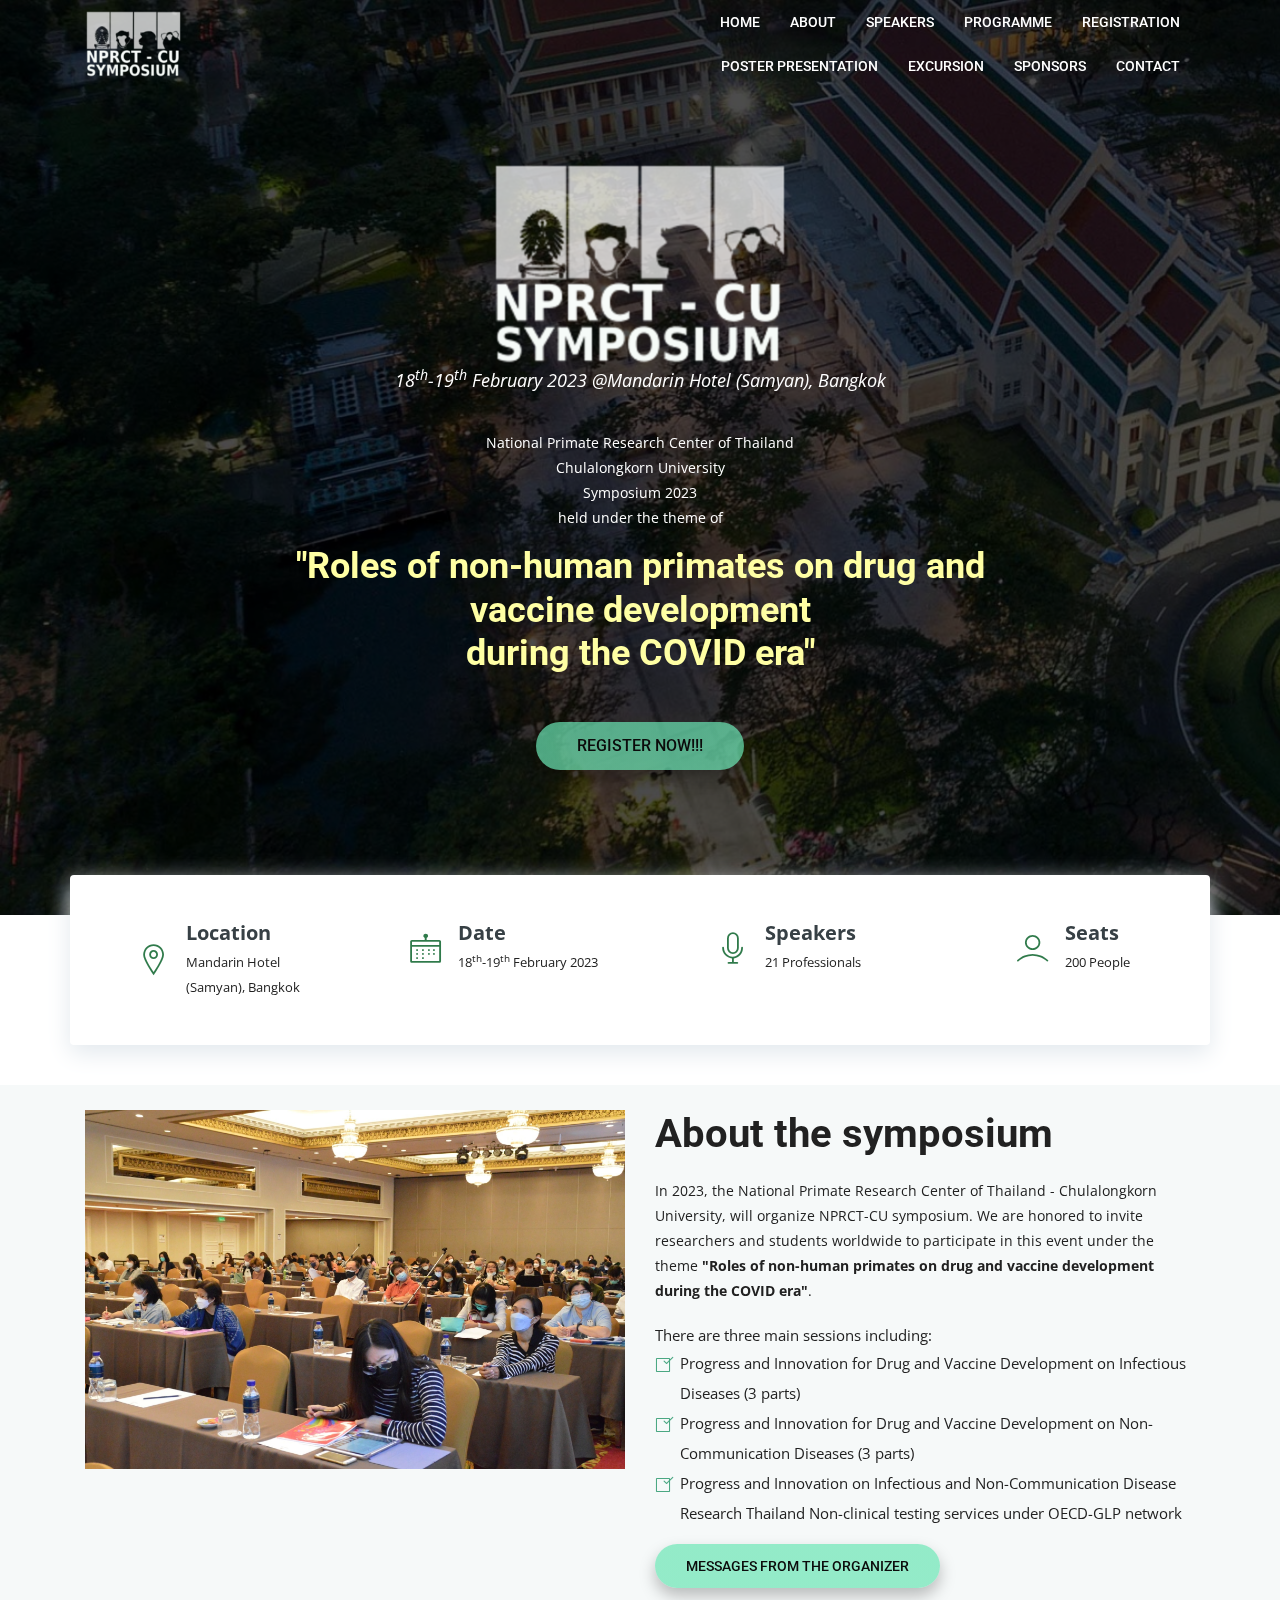
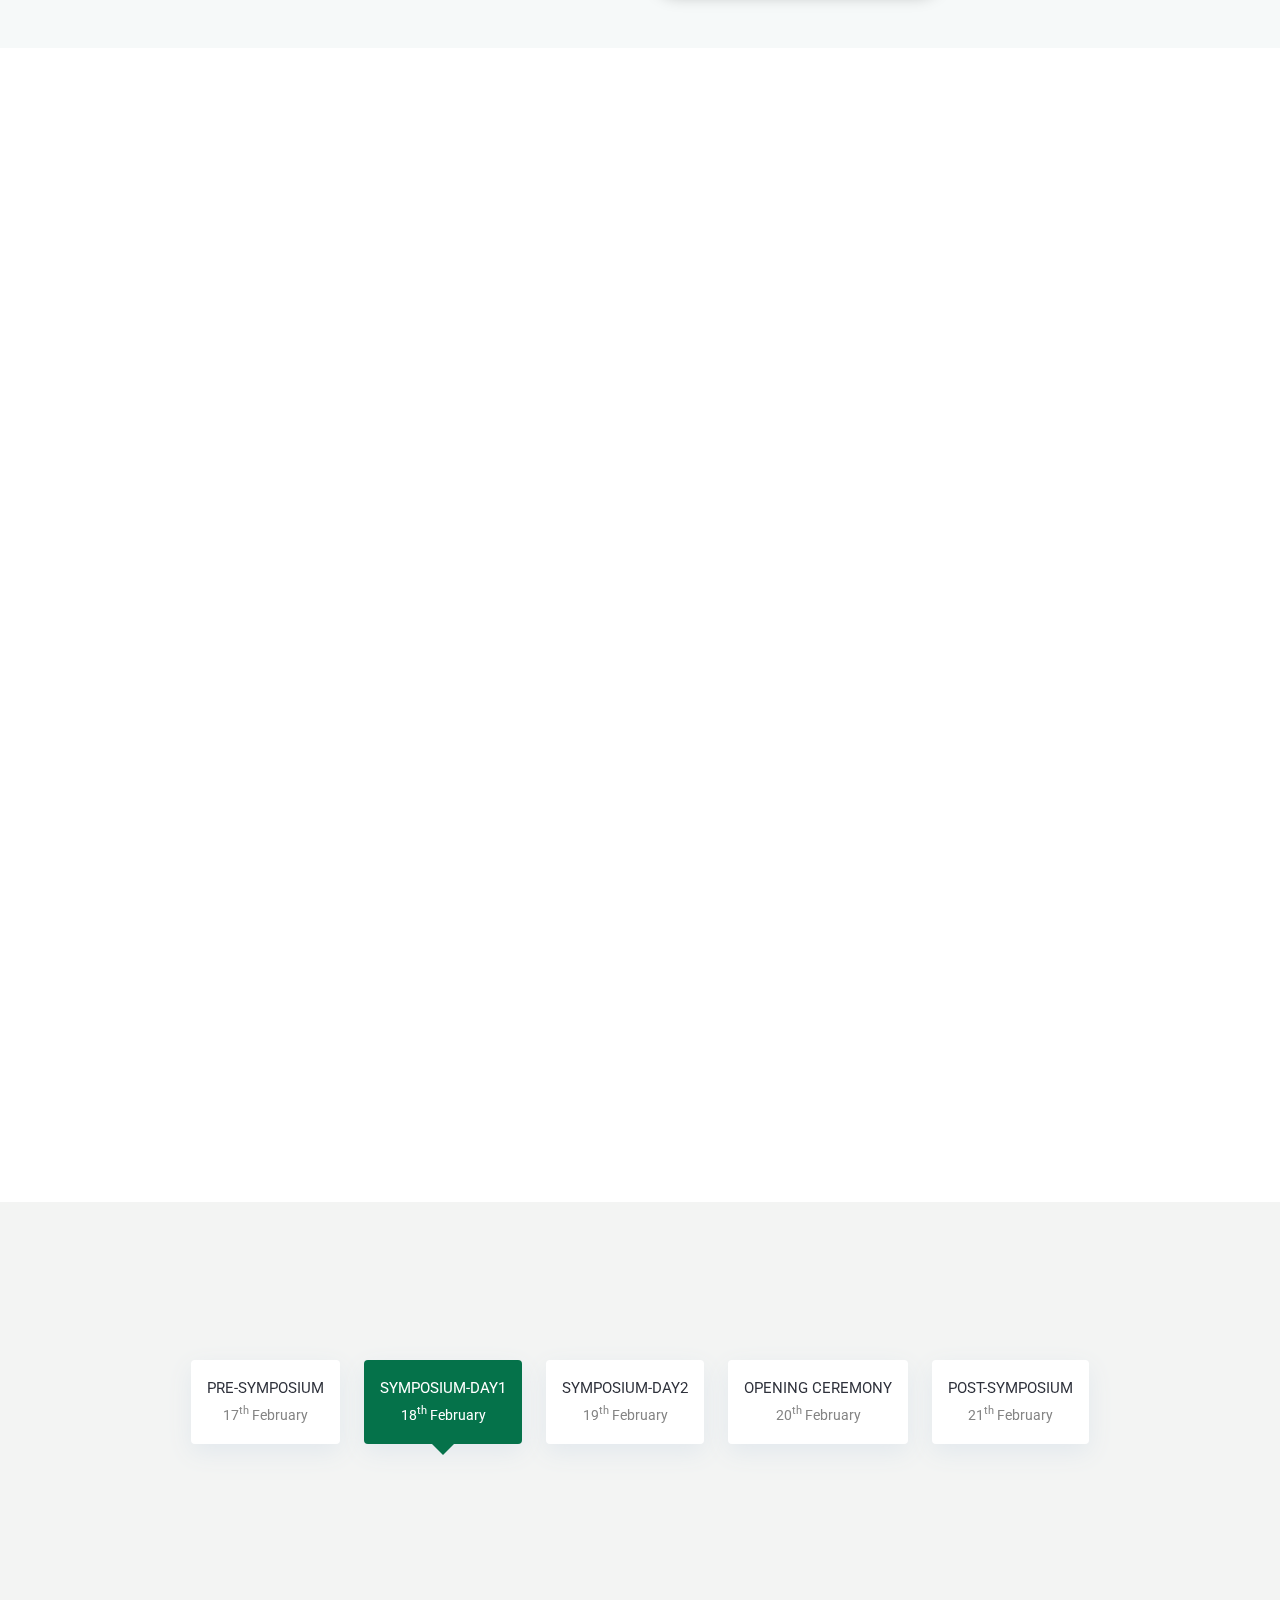
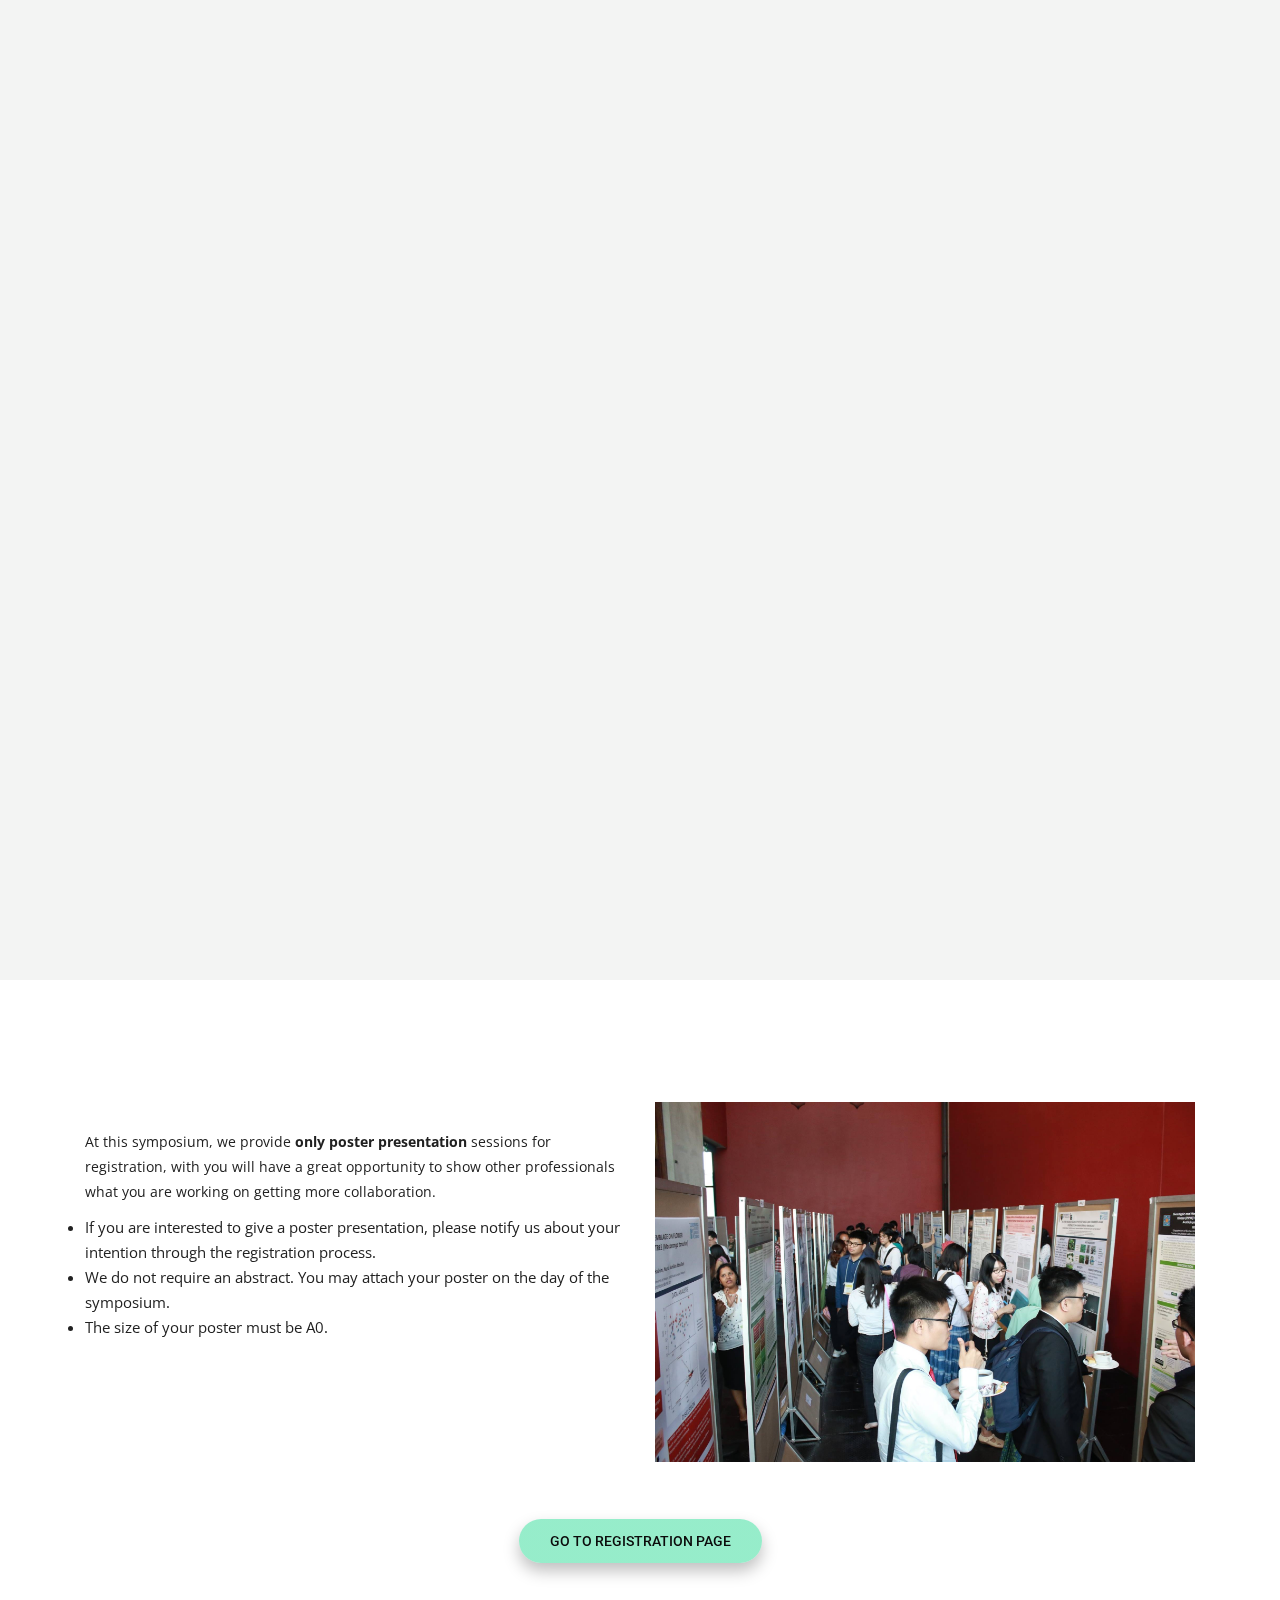
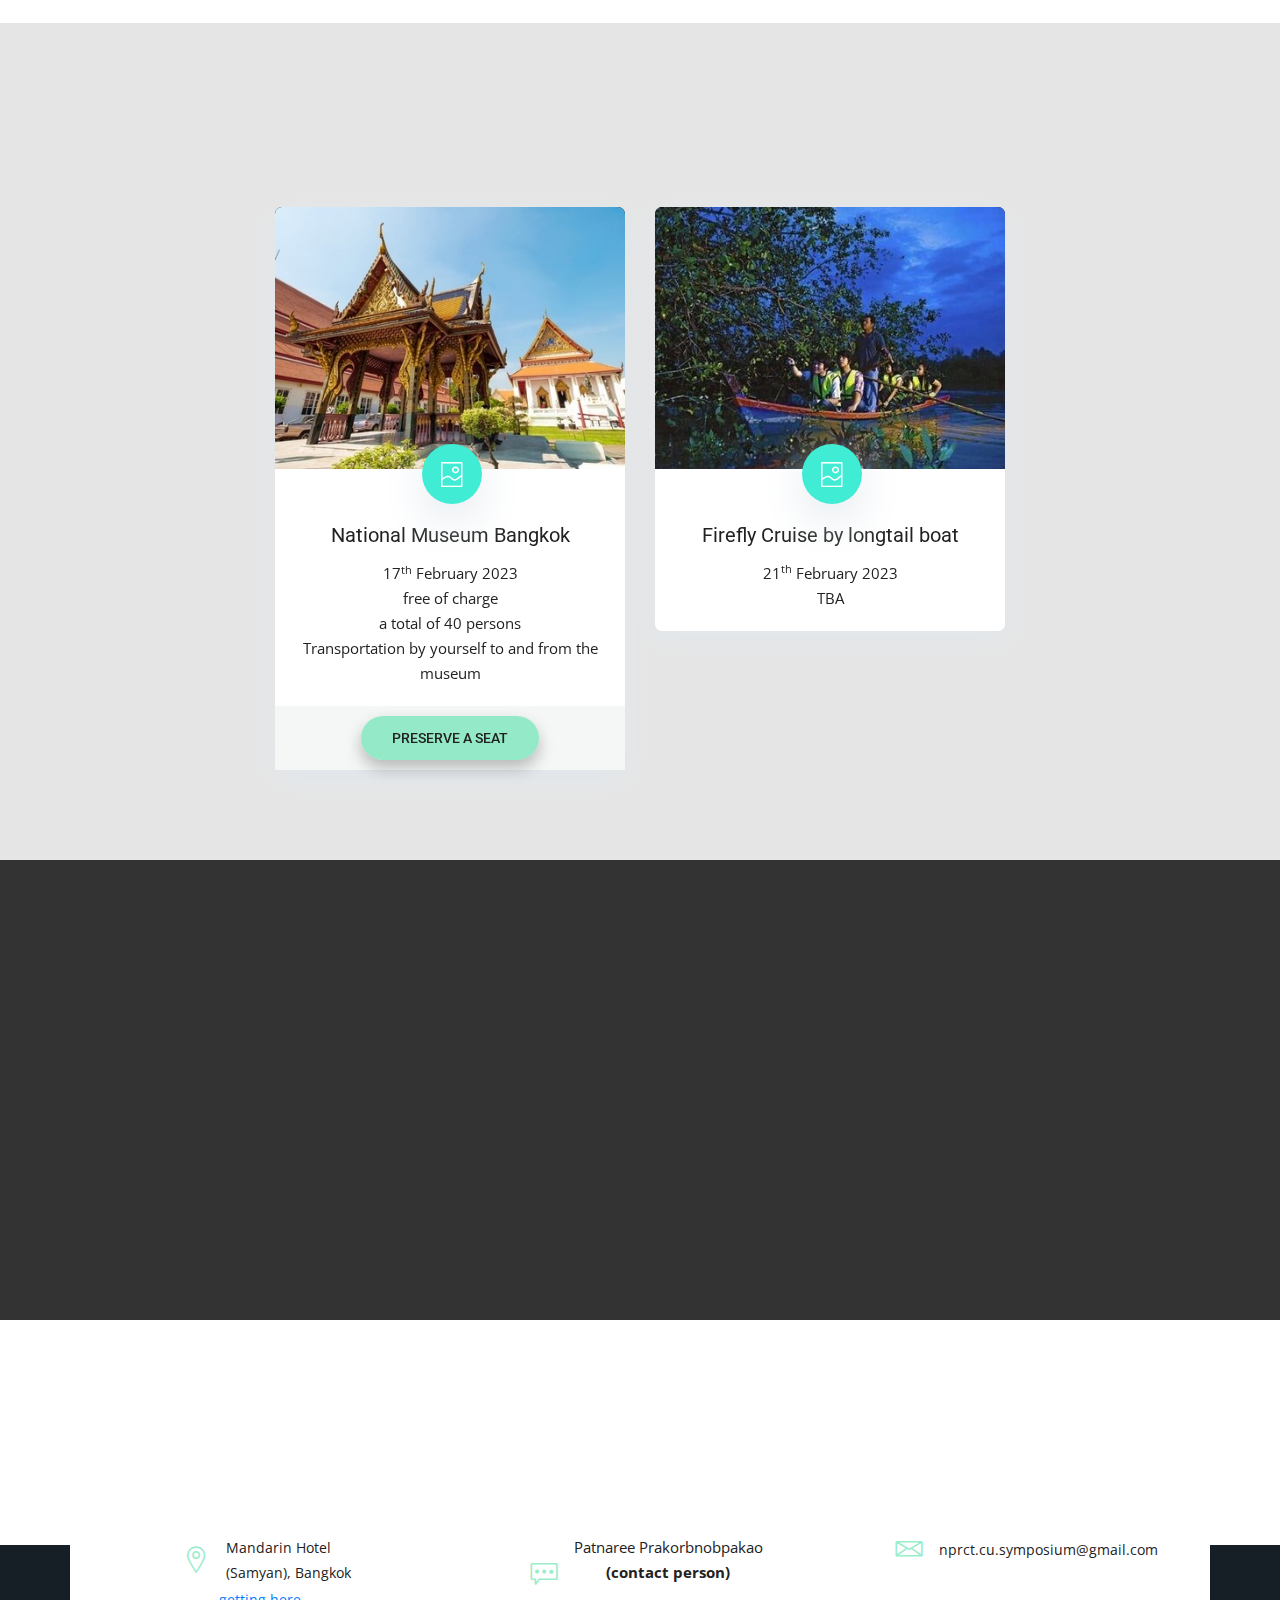
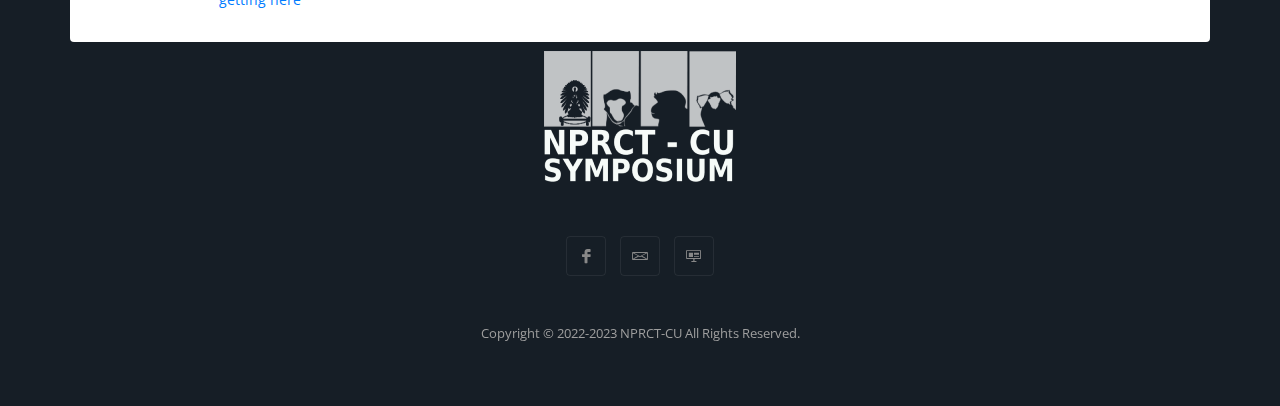
==== commit 97978c78: "resize pic" ====
--- a/index.html
+++ b/index.html
@@ -193,7 +193,7 @@
 
                 </ul>
                 <div class="banner-btn">
-                  <a href="regist.html" class="btn btn-common">Messages from the organizer</a>
+                  <a href="message.html" class="btn btn-common">Messages from the organizer</a>
                 </div>
               </div>
             </div>
@@ -292,12 +292,12 @@
             <!-- Team Item Ends -->
           </div>
         </div>
-        <!--
+        
         <div class="row justify-content-center">
           <div class="col-12">
-            <h5 class="wow fadeInDown" data-wow-delay="0.2s">Special speakers</h5>
-          </div>
-          
+            <h5 class="wow fadeInDown" data-wow-delay="0.1s">Special speakers</h5>
+          </div>
+          <!--
           <div class="col-lg-3 col-md-6 col-xs-12">
             <!-- Team Item Starts 
             <div class="team-item wow fadeInUp" data-wow-delay="1.2s">
@@ -392,20 +392,21 @@
                 <p>Director of National Vaccine Institute, Thailand</p>
               </div>
             </div>
-            <!-- Team Item Ends 
-          </div>
+            <!-- Team Item Ends -->
+          </div>
+          <div class="row justify-content-center">
           <div class="col-lg-3 col-md-6 col-xs-12">
-            <!-- Team Item Starts 
+            <!-- Team Item Starts -->
             <div class="team-item wow fadeInUp" data-wow-delay="1.6s">
               <div class="team-img">
-                <img class="img-fluid" src="assets/img/team/unknown.jpg" alt="">
+                <img class="img-fluid" src="assets/img/team/Chairat-u.jpg" alt="">
                 <div class="team-overlay">
                   <div class="overlay-social-icon text-center">
                     <ul class="social-icons">
-                      <li><a href="#"><i class="lni-twitter-filled" aria-hidden="true"></i></a></li>
-                      <li><a href="#"><i class="lni-google" aria-hidden="true"></i></a></li>
-                      <li><a href="#"><i class="lni-facebook-filled" aria-hidden="true"></i></a></li>
-                      <li><a href="#"><i class="lni-pinterest" aria-hidden="true"></i></a></li>
+                      <li><a><i class="lni-twitter-filled" aria-hidden="true"></i></a></li>
+                      <li><a><i class="lni-google" aria-hidden="true"></i></a></li>
+                      <li><a><i class="lni-facebook-filled" aria-hidden="true"></i></a></li>
+                      <li><a><i class="lni-pinterest" aria-hidden="true"></i></a></li>
                     </ul>
                   </div>
                 </div>
@@ -415,10 +416,11 @@
                 <p>Deputy CEO and Acting CEO of TCELS</p>
               </div>
             </div>
+            </div>
             <!-- Team Item Ends -->
           </div>
         </div>
-        <a href="#" class="btn btn-common mt-30 wow fadeInUp" data-wow-delay="1.9s">Meet all speakers</a>
+        <a href="speaker.html" class="btn btn-common mt-30 wow fadeInUp" data-wow-delay="0.3s">Meet all speakers</a>
       </div>
     </section>
     <!-- Team Section End -->
@@ -509,8 +511,7 @@
                           <div class="card-body">
                             <p></p>
                             <div class="location">
-                              <span>Location:</span> 4 Na Phra That Road Phraborommaharatchawang Khet Phra Nakhon Bangkok 10200
-                              Telephone : 02-224 1402 / 02-224 1333
+                              <span>Location:</span> National Museum Bangkok (Phranakorn)
                             </div>
                           </div>
                         </div>
@@ -729,7 +730,7 @@
                                 </div>
                                 <div class="card-header-body">
                                   <div class="images-box-body">
-                                    <img class="img-fluid" src="assets/img/speaker/flynn headshot 2022.jpg" alt="">
+                                    <img class="img-fluid" src="assets/img/speaker/flynn.jpg" alt="">
                                   </div>
                                   <div class="row">
                                     <div class="col">
@@ -766,7 +767,7 @@
                                 </div>
                                 <div class="card-header-body">
                                   <div class="images-box-body">
-                                    <img class="img-fluid" src="assets/img/speaker/Prof. Yasuhiro yasutomi.jpg" alt="">
+                                    <img class="img-fluid" src="assets/img/speaker/Yasuhiro-yasutomi.jpg" alt="">
                                   </div>
                                   <div class="row">
                                     <div class="col">
@@ -873,7 +874,7 @@
                                 </div>
                                 <div class="card-header-body">
                                   <div class="images-box-body">
-                                    <img class="img-fluid" src="assets/img/speaker/Prof. Dr. John VandeBerg (UTRGV by David Pike).jpg" alt="">
+                                    <img class="img-fluid" src="assets/img/speaker/John-VandeBerg.jpg" alt="">
                                   </div>
                                   <div class="row">
                                     <div class="col">
@@ -936,7 +937,7 @@
                                 </div>
                                 <div class="card-header-body">
                                   <div class="images-box-body">
-                                    <img class="img-fluid" src="assets/img/speaker/Prof. Apiwat Mutirangura.jpg" alt="">
+                                    <img class="img-fluid" src="assets/img/speaker/Apiwat-Mutirangura.jpg" alt="">
                                   </div>
                                   <div class="row">
                                     <div class="col">
@@ -1414,16 +1415,18 @@
                 </h3>
                 <div class="row justify-content-center">
                 <div class="col">
+                  <ul>
                   <li>17<sup>th</sup> February 2023 </li>
                   <li>free of charge</li>
                   <li>a total of 40 persons</li>
-                  <li>Transportation by yourself to and from the museum.</li>
+                  <li>Transportation by yourself to and from the museum</li>
+                  </ul>
                   </div>
                 </div>
               </div>
               <div class="meta-tags">
                 <div class="banner-btn">
-                  <a href="regist.html" class="btn btn-common">preserve a seat</a>
+                  <a  class="btn btn-common">preserve a seat</a>
                 </div>
               </div>
             </div>
@@ -1447,9 +1450,10 @@
                 </h3>
                 <div class="row justify-content-center">
                   <div class="col">
+                    <ul>
                     <li>21<sup>th</sup> February 2023 </li>
                     <li>TBA</li>
-
+                    </ul>
                   </div>
                 </div>
               </div>
@@ -1524,20 +1528,23 @@
     <section id="contact-text">
       <div class="container">
         <div class="row contact-wrapper">
+          <div class="col-lg-4 col-md-6 col-xs-12">
+            <ul>
+              <li>
+                <a href="https://www.mandarin-bkk.com/locations/en" target="_blank">
+                  <i class="lni-map-marker"></i>
+                </a>
+              </li>
+              <li><span>Mandarin Hotel <br> (Samyan), Bangkok</span></li> <br>
+              <li><span><a href="https://www.mandarin-bkk.com/locations/en" target="_blank">getting here</a></span></li>
+            </ul>
+          </div>
           <div class="col-lg-4 col-md-5 col-xs-12">
             <ul>
               <li>
                 <i class="lni-comment"> </i>
               </li>
-              <li>Patnaree Prakorbnobpakao <b>(contact person)</b></li>
-            </ul>
-          </div>
-          <div class="col-lg-4 col-md-3 col-xs-12">
-            <ul>
-              <li>
-                <i class="lni-phone"></i>
-              </li>
-              <li><span>+66</span></li>
+              <li>Patnaree Prakorbnobpakao <br> <b>(contact person)</b></li>
             </ul>
           </div>
           <div class="col-lg-4 col-md-3 col-xs-12">
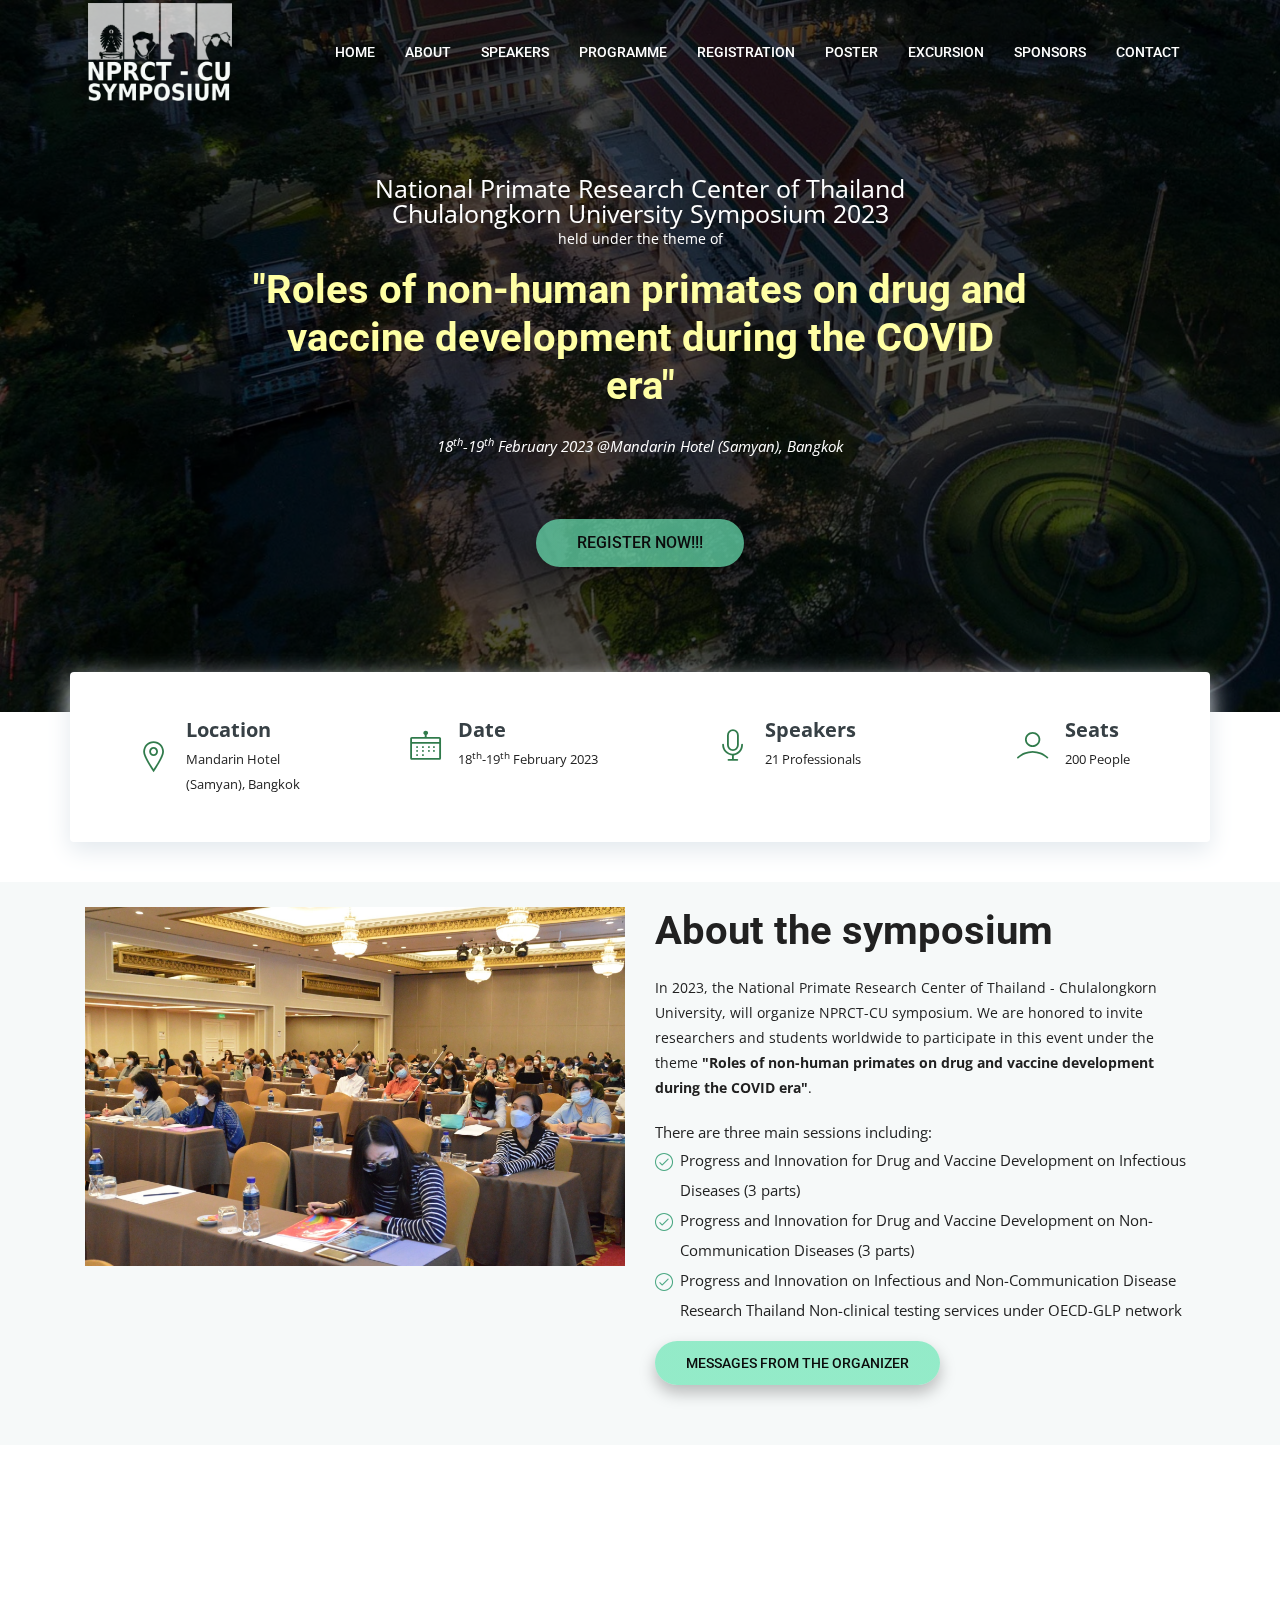
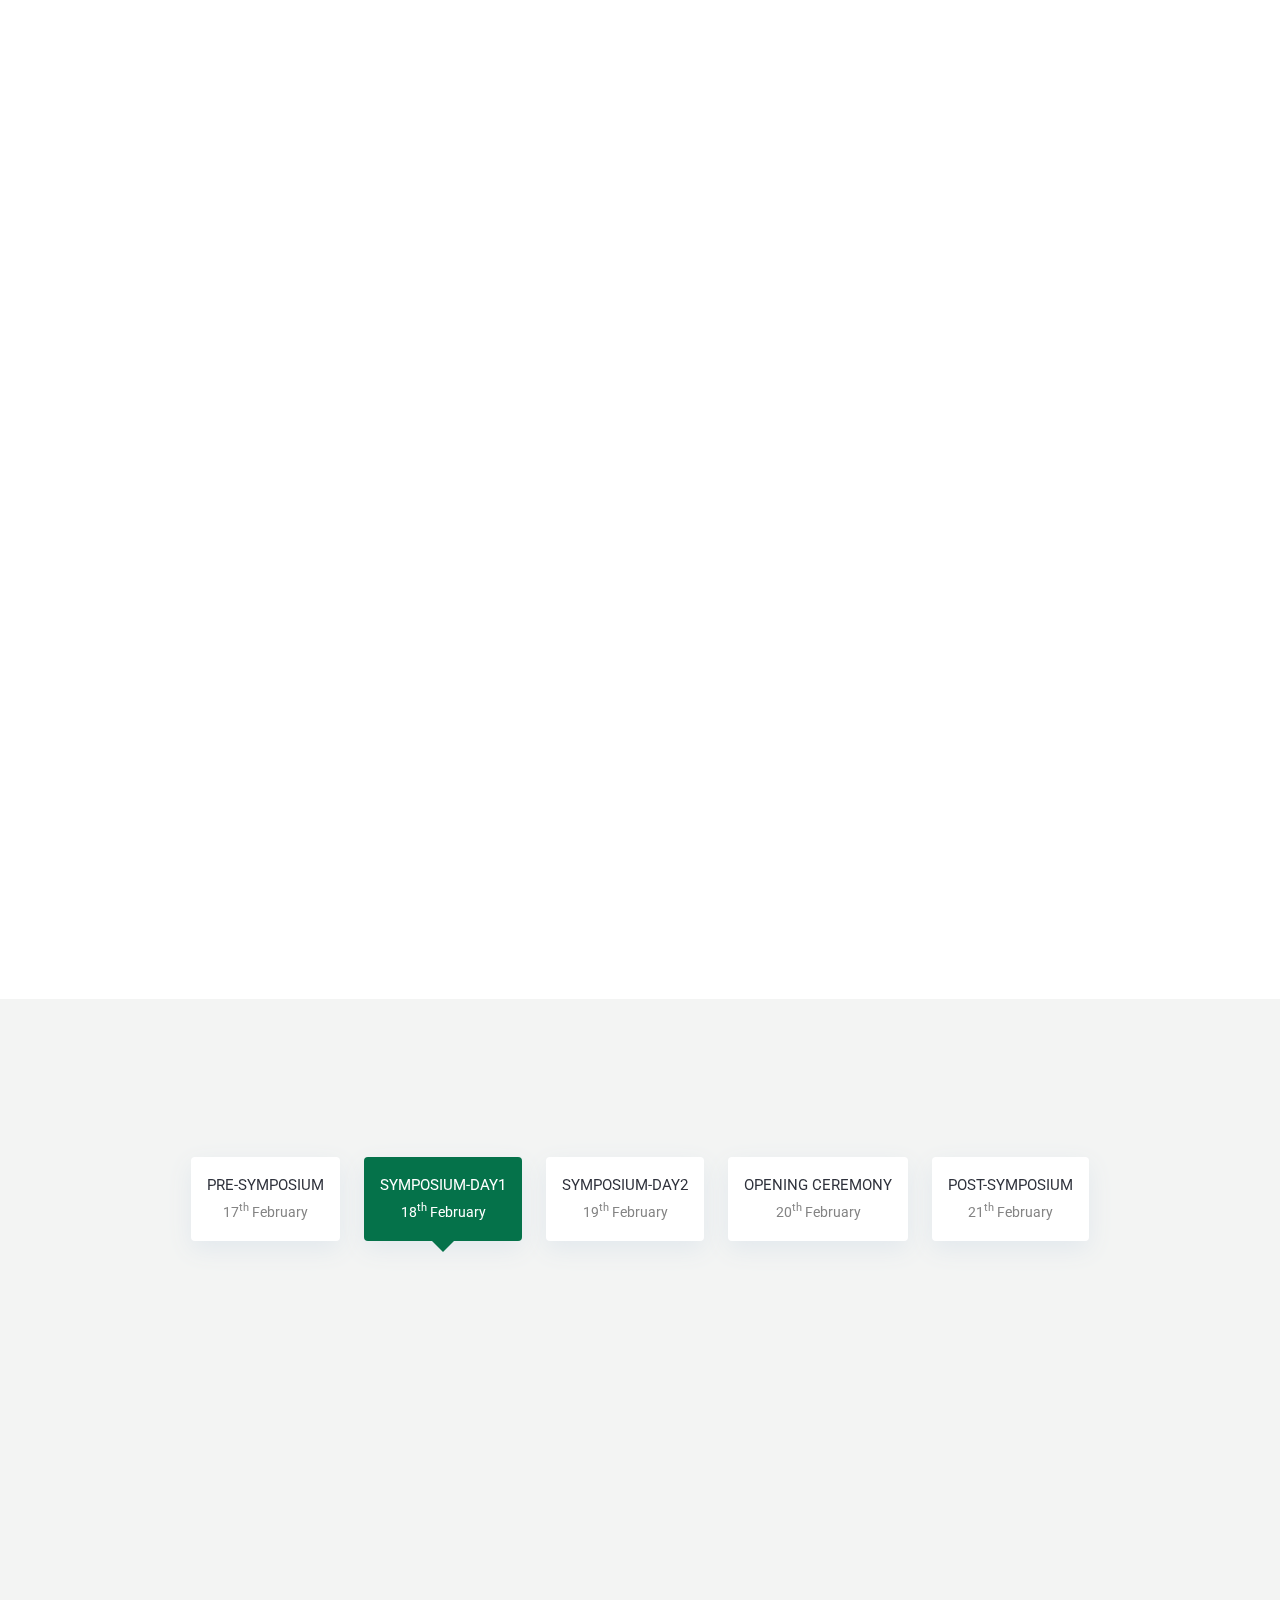
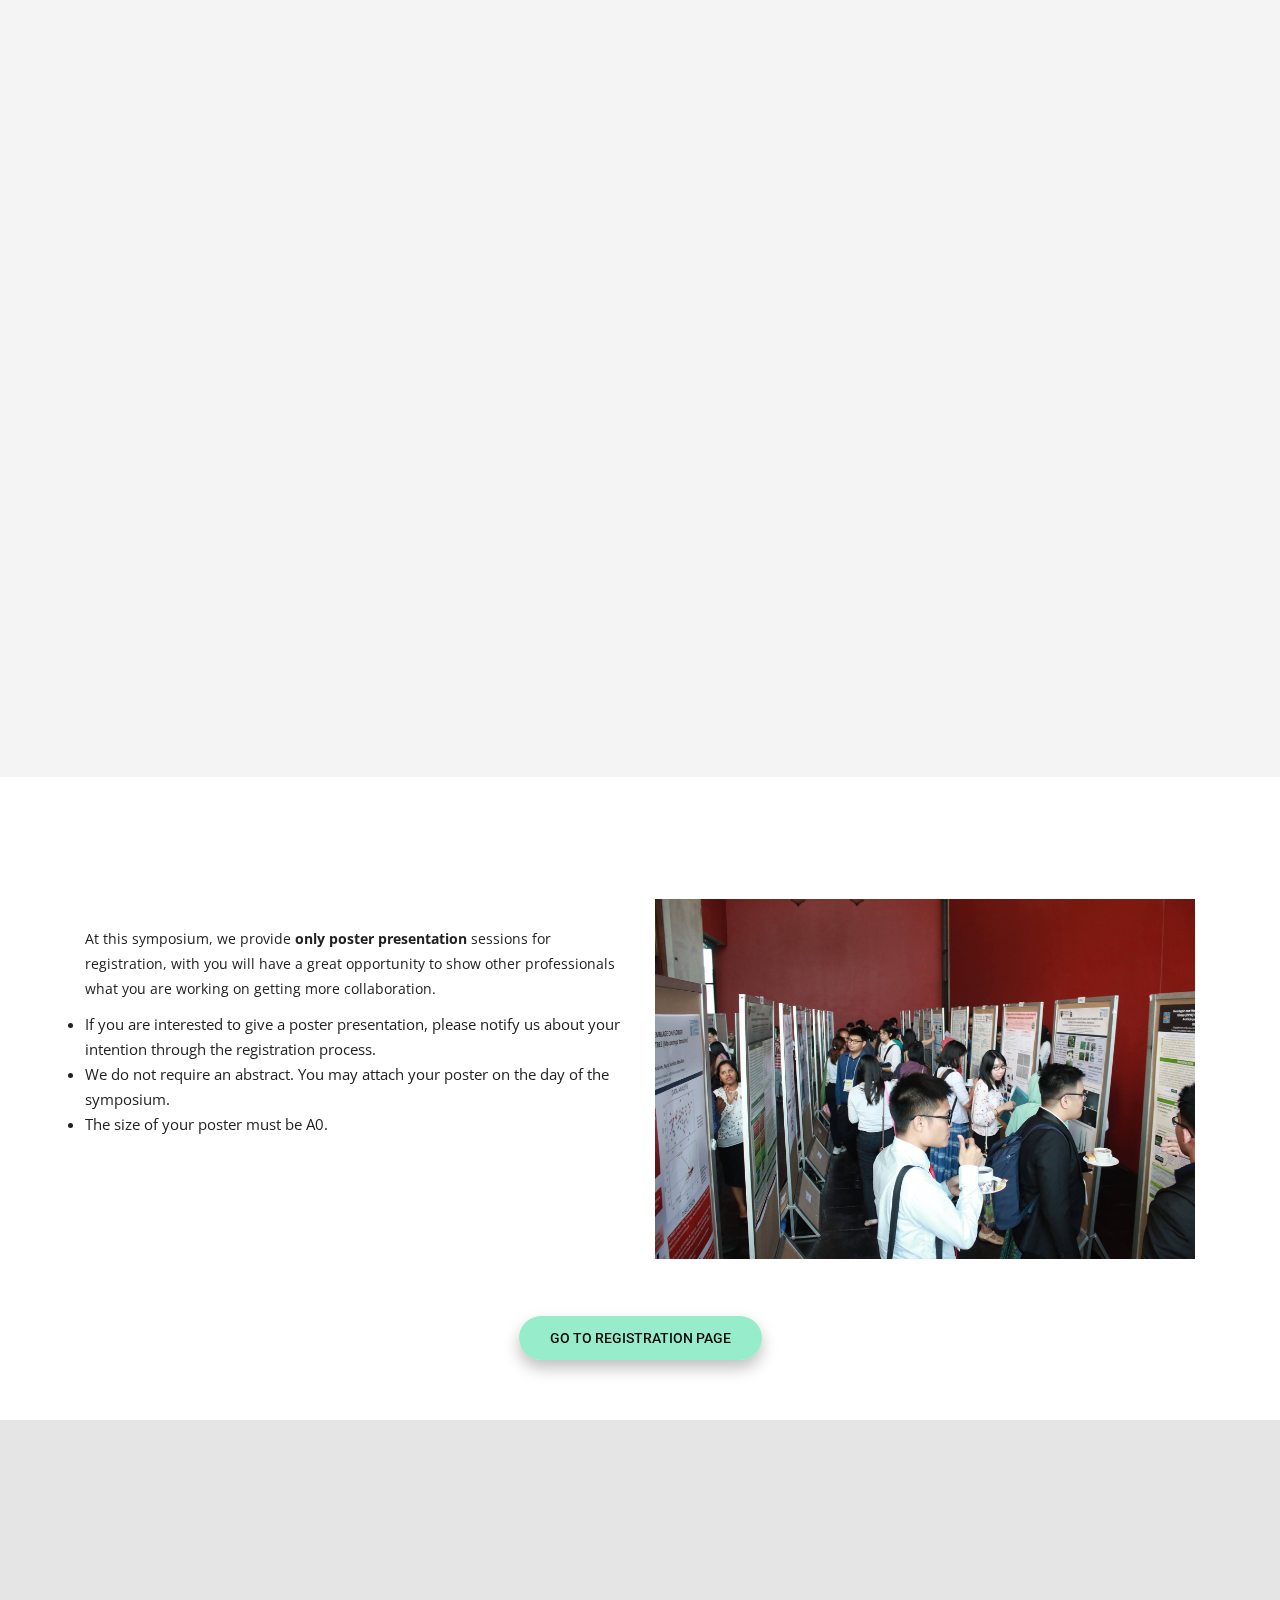
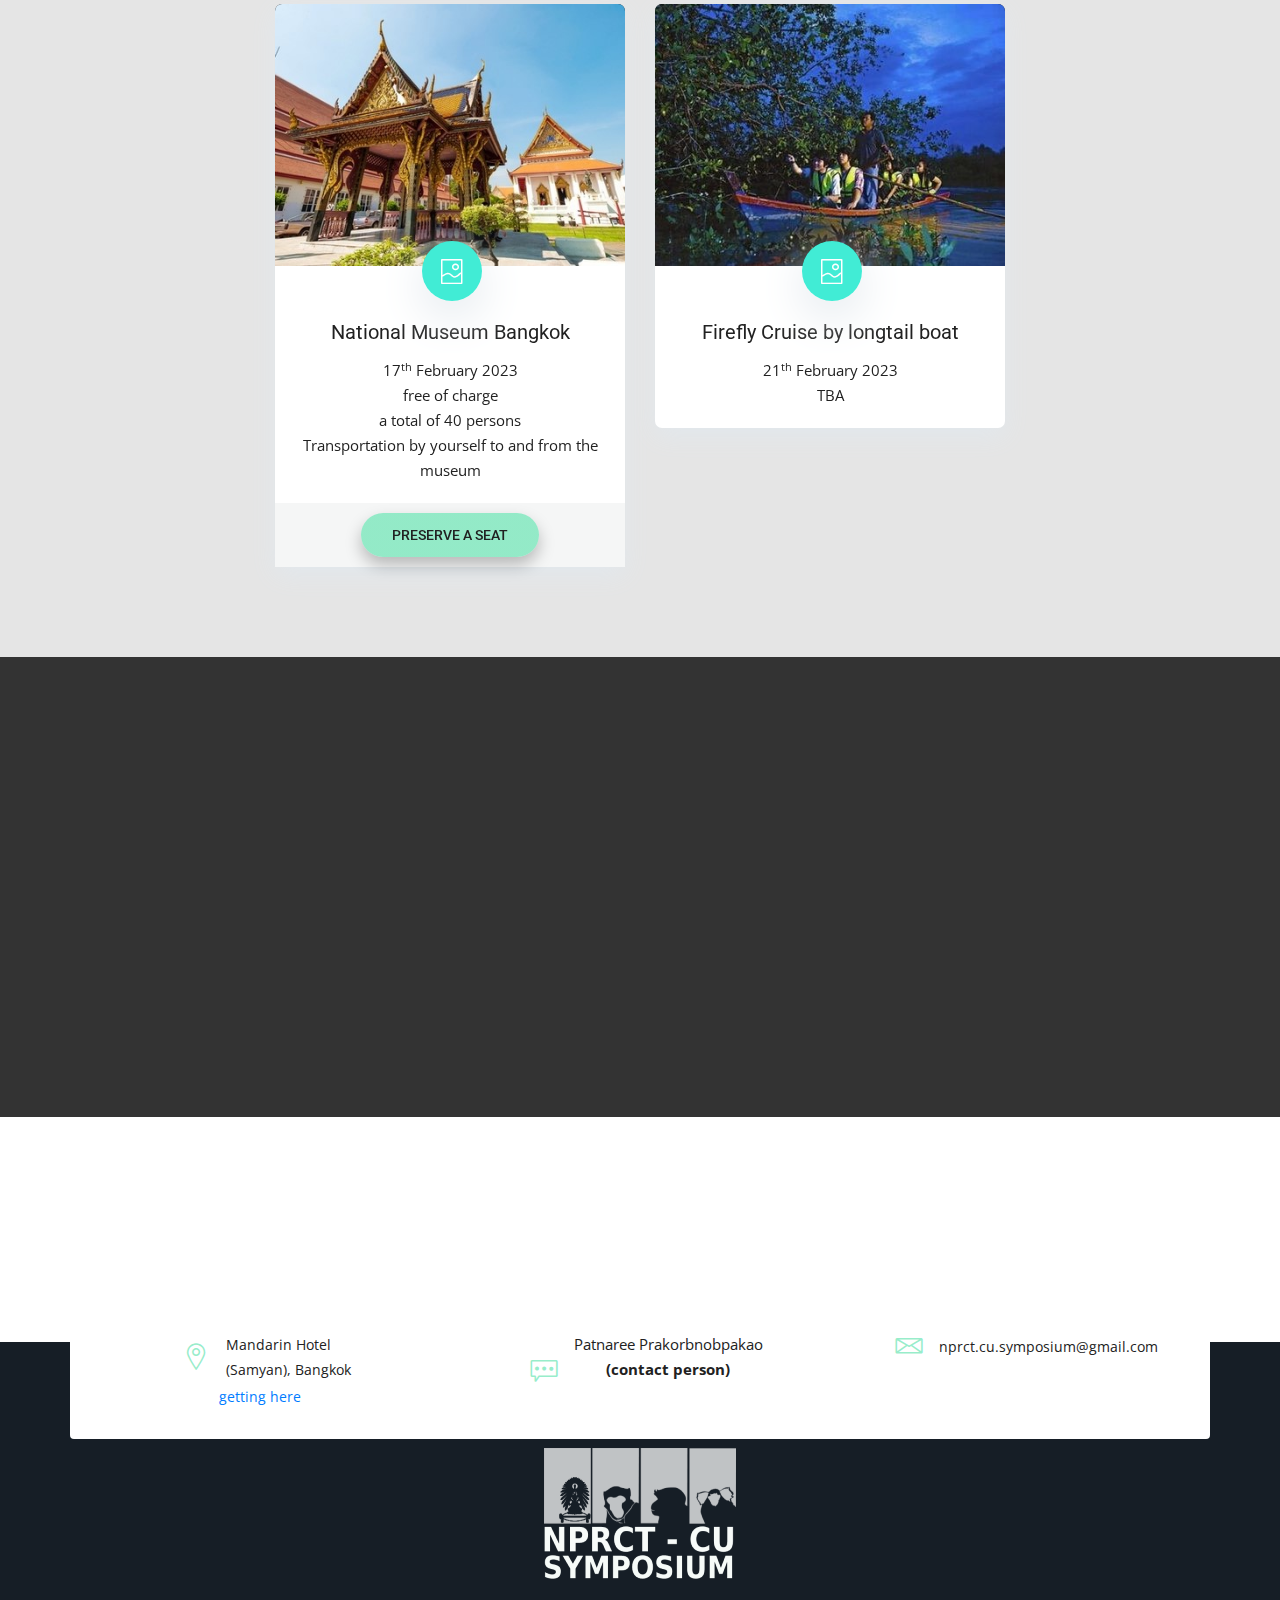
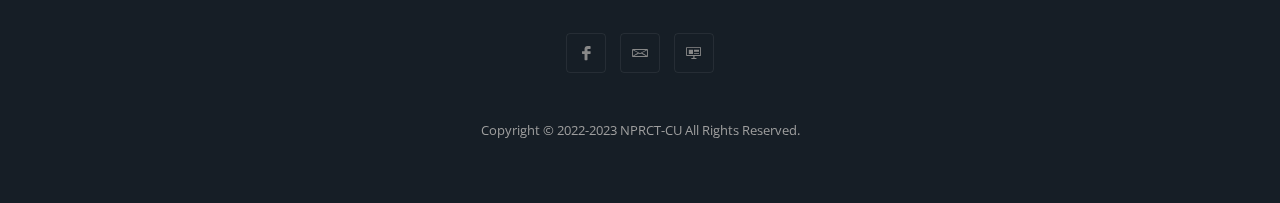
==== commit 117663e1: "fix position" ====
--- a/index.html
+++ b/index.html
@@ -32,7 +32,7 @@
       <nav class="navbar navbar-expand-lg bg-inverse fixed-top scrolling-navbar">
         <div class="container">
           <!-- Brand and toggle get grouped for better mobile display -->
-          <a href="index.html" class="navbar-brand"><img src="assets/img/logo-sm.png" alt=""></a>       
+          <a href="index.html" class="navbar-brand"><img src="assets/img/logo-1.png" alt=""></a>       
           <button class="navbar-toggler" type="button" data-toggle="collapse" data-target="#navbarCollapse" aria-controls="navbarCollapse" aria-expanded="false" aria-label="Toggle navigation">
             <i class="lni-menu"></i>
           </button>
@@ -63,12 +63,9 @@
                   Registration
                 </a>
               </li>
-              </ul>
-
-              <ul class="navbar-nav mr-auto w-100 justify-content-end">
               <li class="nav-item">
                 <a class="nav-link" href="#poster">
-                  Poster presentation
+                  Poster
                 </a>
               </li>
               <li class="nav-item">
@@ -100,13 +97,16 @@
           <div class="row justify-content-center">
             <div class="col-lg-9 col-sm-12">
               <div class="contents text-center">
-                <img src="assets/img/logo-main.png" alt="">
-                <p class="banner-info">18<sup>th</sup>-19<sup>th</sup> February 2023 @Mandarin Hotel (Samyan), Bangkok</p>
-                <p style="padding-top: 2%;">National Primate Research Center of Thailand <br> Chulalongkorn University</p>
-                <p>Symposium 2023</p>              
+                
+                <!--<img src="assets/img/logo-main.png" alt="">-->
+                
+                <p style="padding-top: 2%; font-size: 25px;">National Primate Research Center of Thailand <br> Chulalongkorn University Symposium 2023</p>
+                <p style="font-size: 20px;"></p>              
                 <p>held under the theme of</p>
-                <h2 style="color:rgb(255, 255, 164); padding-top: 2%;">"Roles of non-human primates on drug and vaccine development <br>
-                   during the COVID era"</h2>
+                <h2 style="color:rgb(255, 255, 164); padding-top: 2%;font-size: 40px;">"Roles of non-human primates on drug and vaccine development 
+                  during the COVID era"</h2>
+                <p class="banner-info" style="padding-top:2% ;">18<sup>th</sup>-19<sup>th</sup> February 2023 @Mandarin Hotel (Samyan), Bangkok</p>
+                
                 
                 <div class="banner-btn" style="padding-top: 5%;">
                   <a href="regist.html" class="btn btn-common">Register now!!!</a>
@@ -186,9 +186,9 @@
                 </div>
                 <span>There are three main sessions including:</span>
                 <ul class="stylish-list mb-3">
-                  <li><i class="lni-check-box"></i>Progress and Innovation for Drug and Vaccine Development on Infectious Diseases (3 parts)</li>
-                  <li><i class="lni-check-box"></i>Progress and Innovation for Drug and Vaccine Development on Non-Communication Diseases (3 parts)</li>
-                  <li><i class="lni-check-box"></i>Progress and Innovation on Infectious and Non-Communication Disease Research Thailand Non-clinical testing services
+                  <li><i class="lni-check-mark-circle"></i>Progress and Innovation for Drug and Vaccine Development on Infectious Diseases (3 parts)</li>
+                  <li><i class="lni-check-mark-circle"></i>Progress and Innovation for Drug and Vaccine Development on Non-Communication Diseases (3 parts)</li>
+                  <li><i class="lni-check-mark-circle"></i>Progress and Innovation on Infectious and Non-Communication Disease Research Thailand Non-clinical testing services
                   under OECD-GLP network</li>
 
                 </ul>
--- a/assets/css/main.css
+++ b/assets/css/main.css
@@ -2490,7 +2490,7 @@
 }
 
 #hero-area .contents .banner-info {
-  font-size: 18px;
+  font-size: 15px;
   font-style: italic;
   margin-bottom: 22px;
   line-height: 24px;
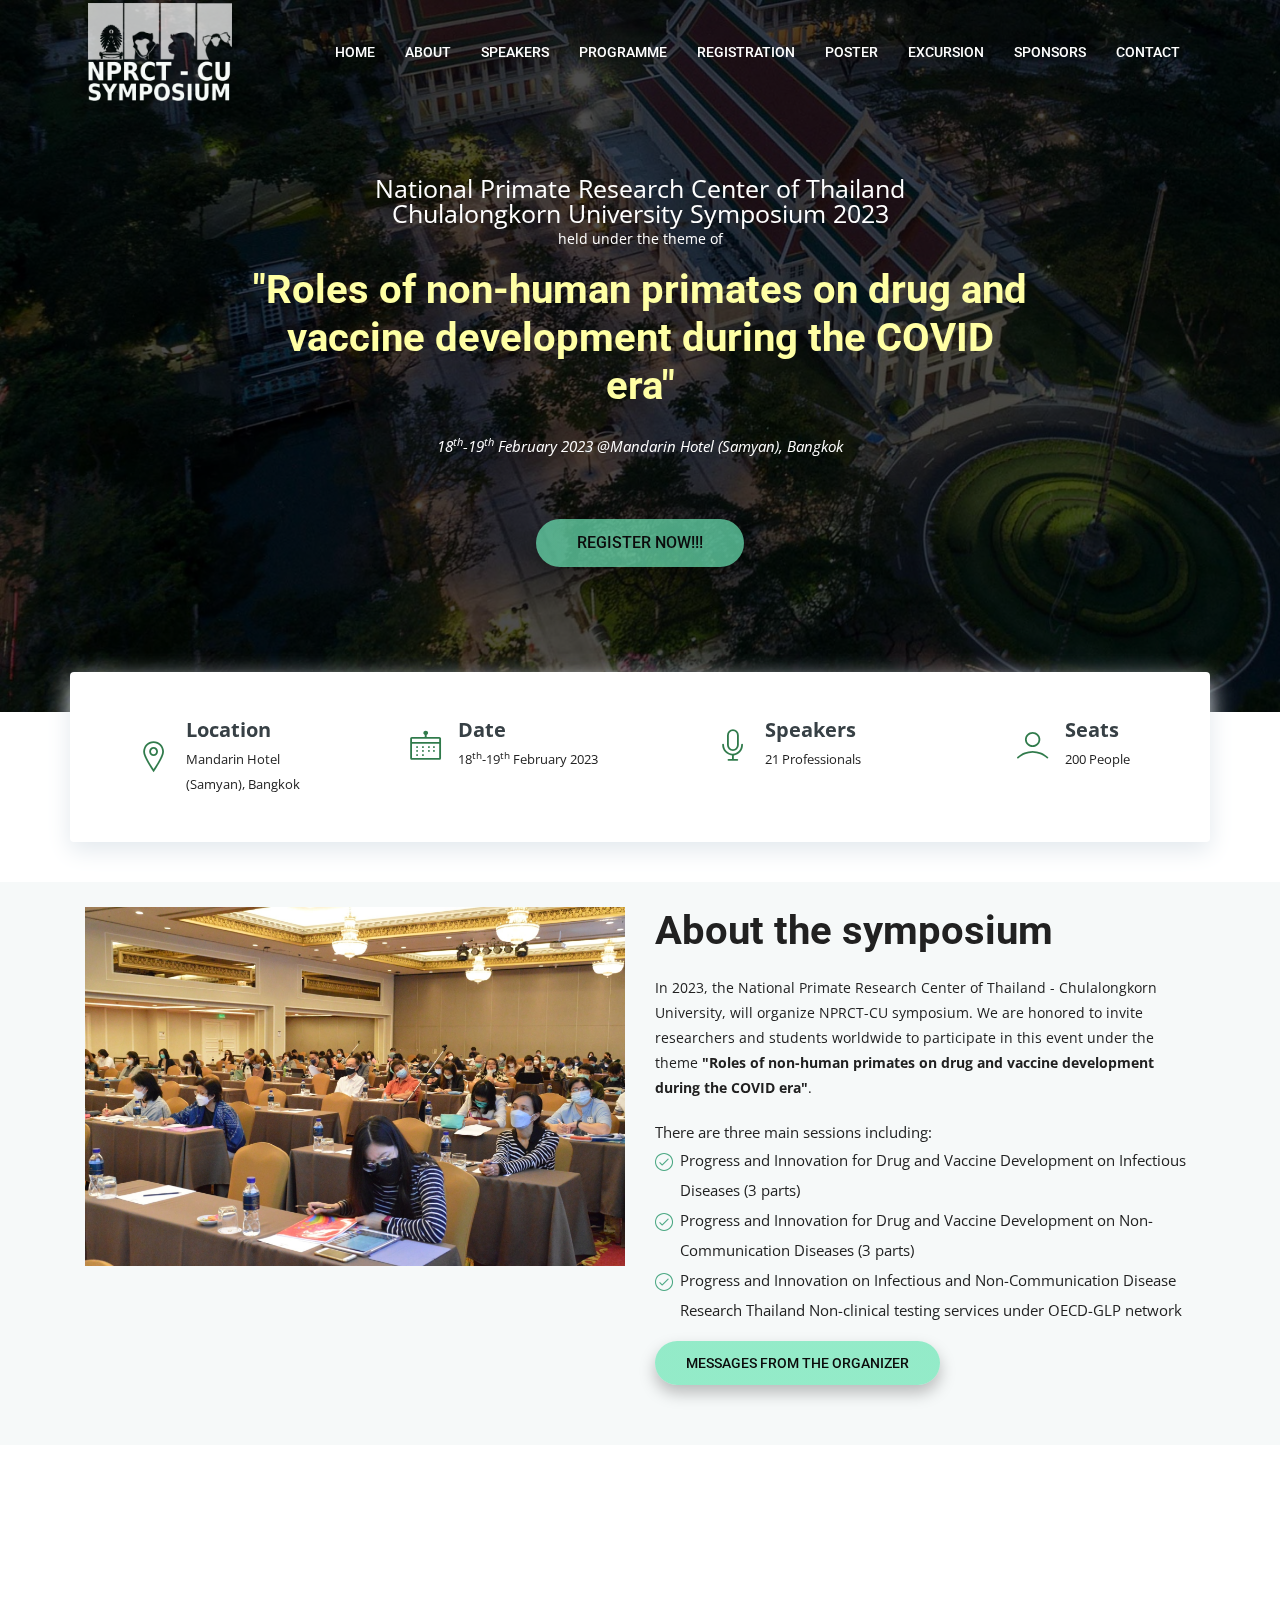
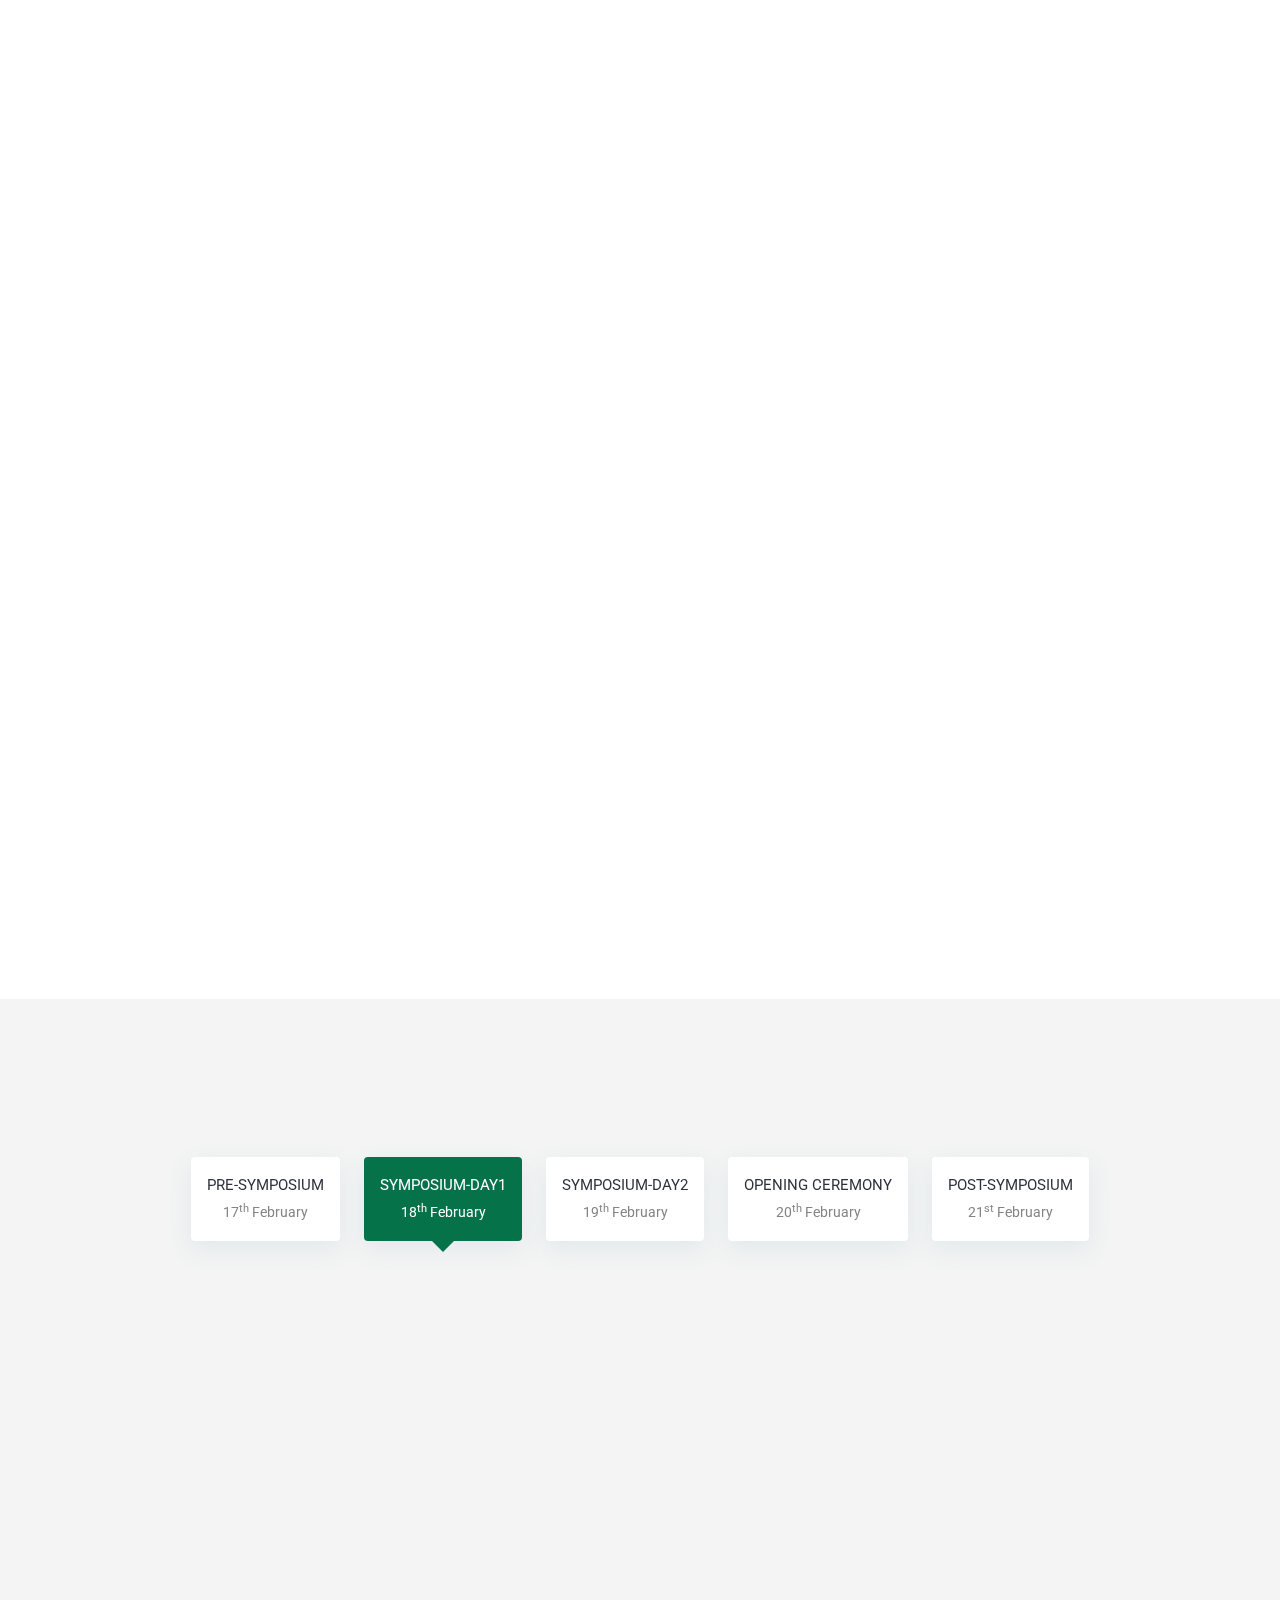
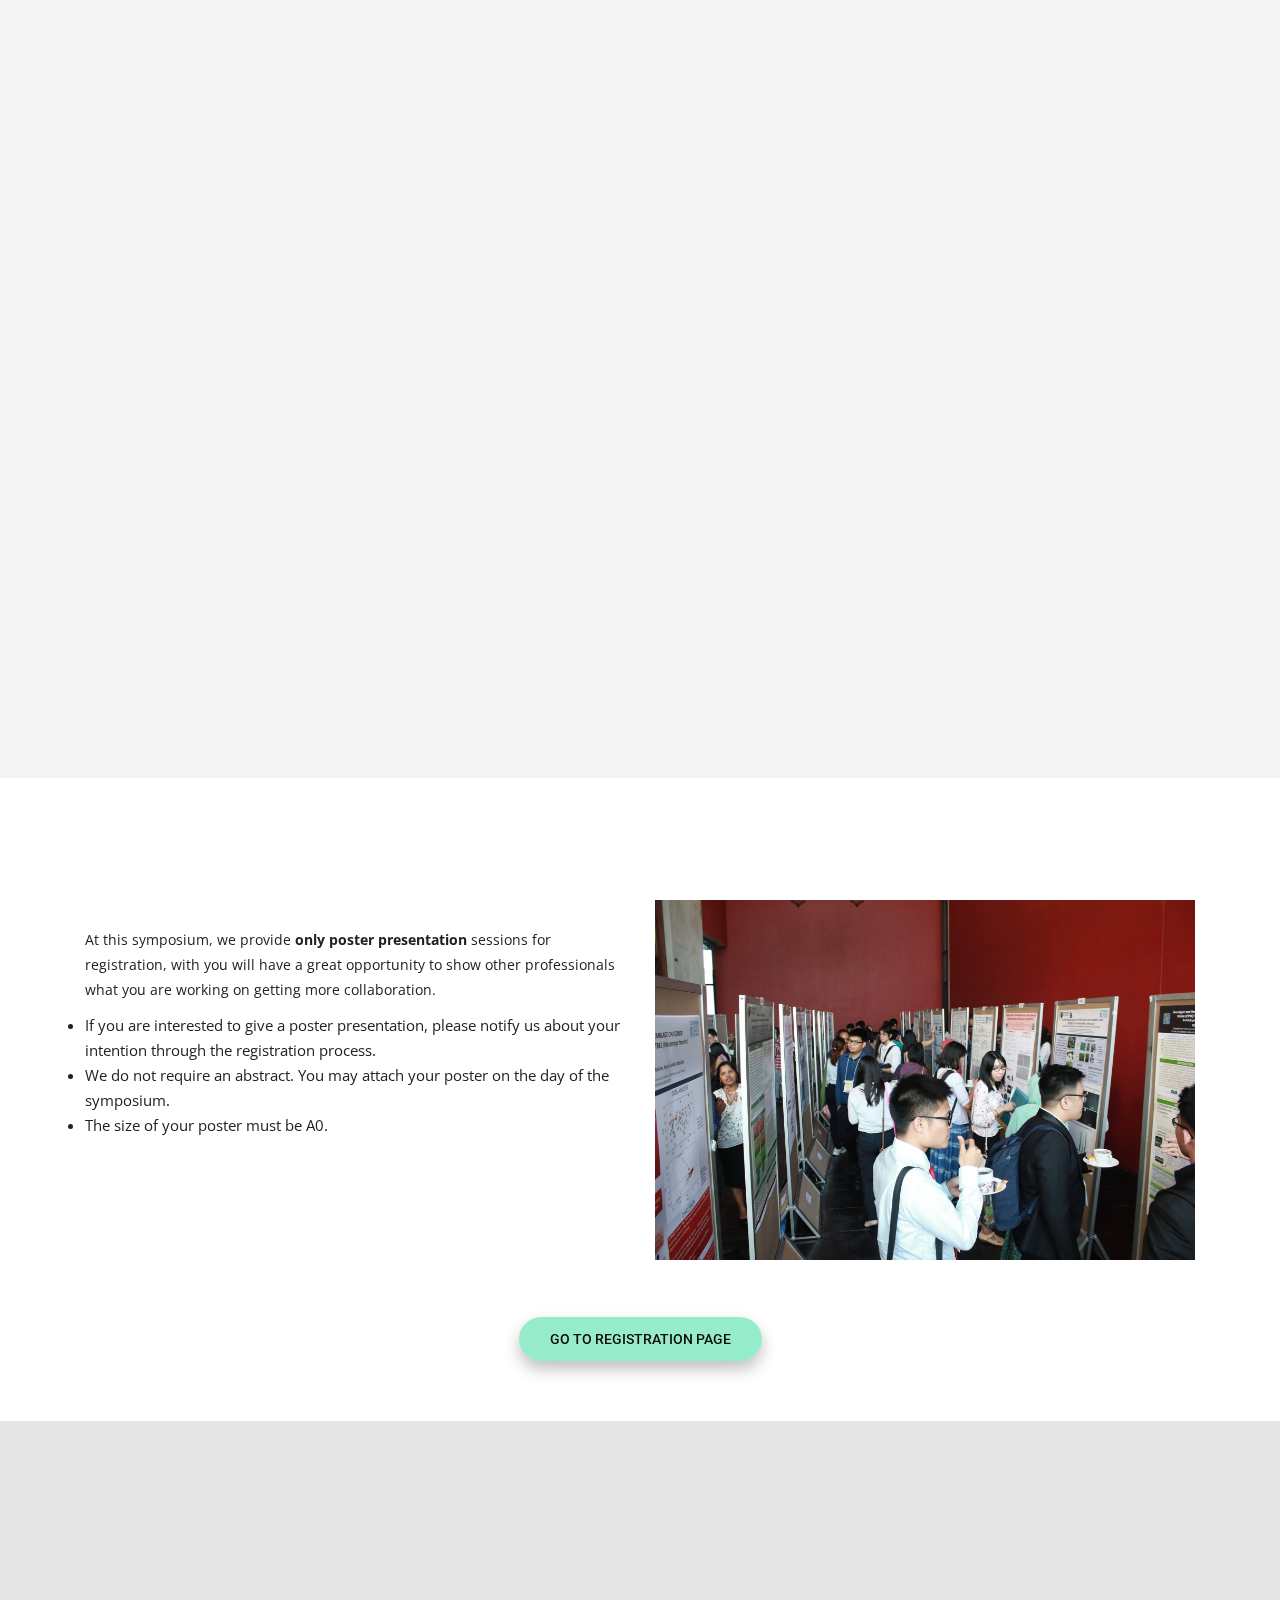
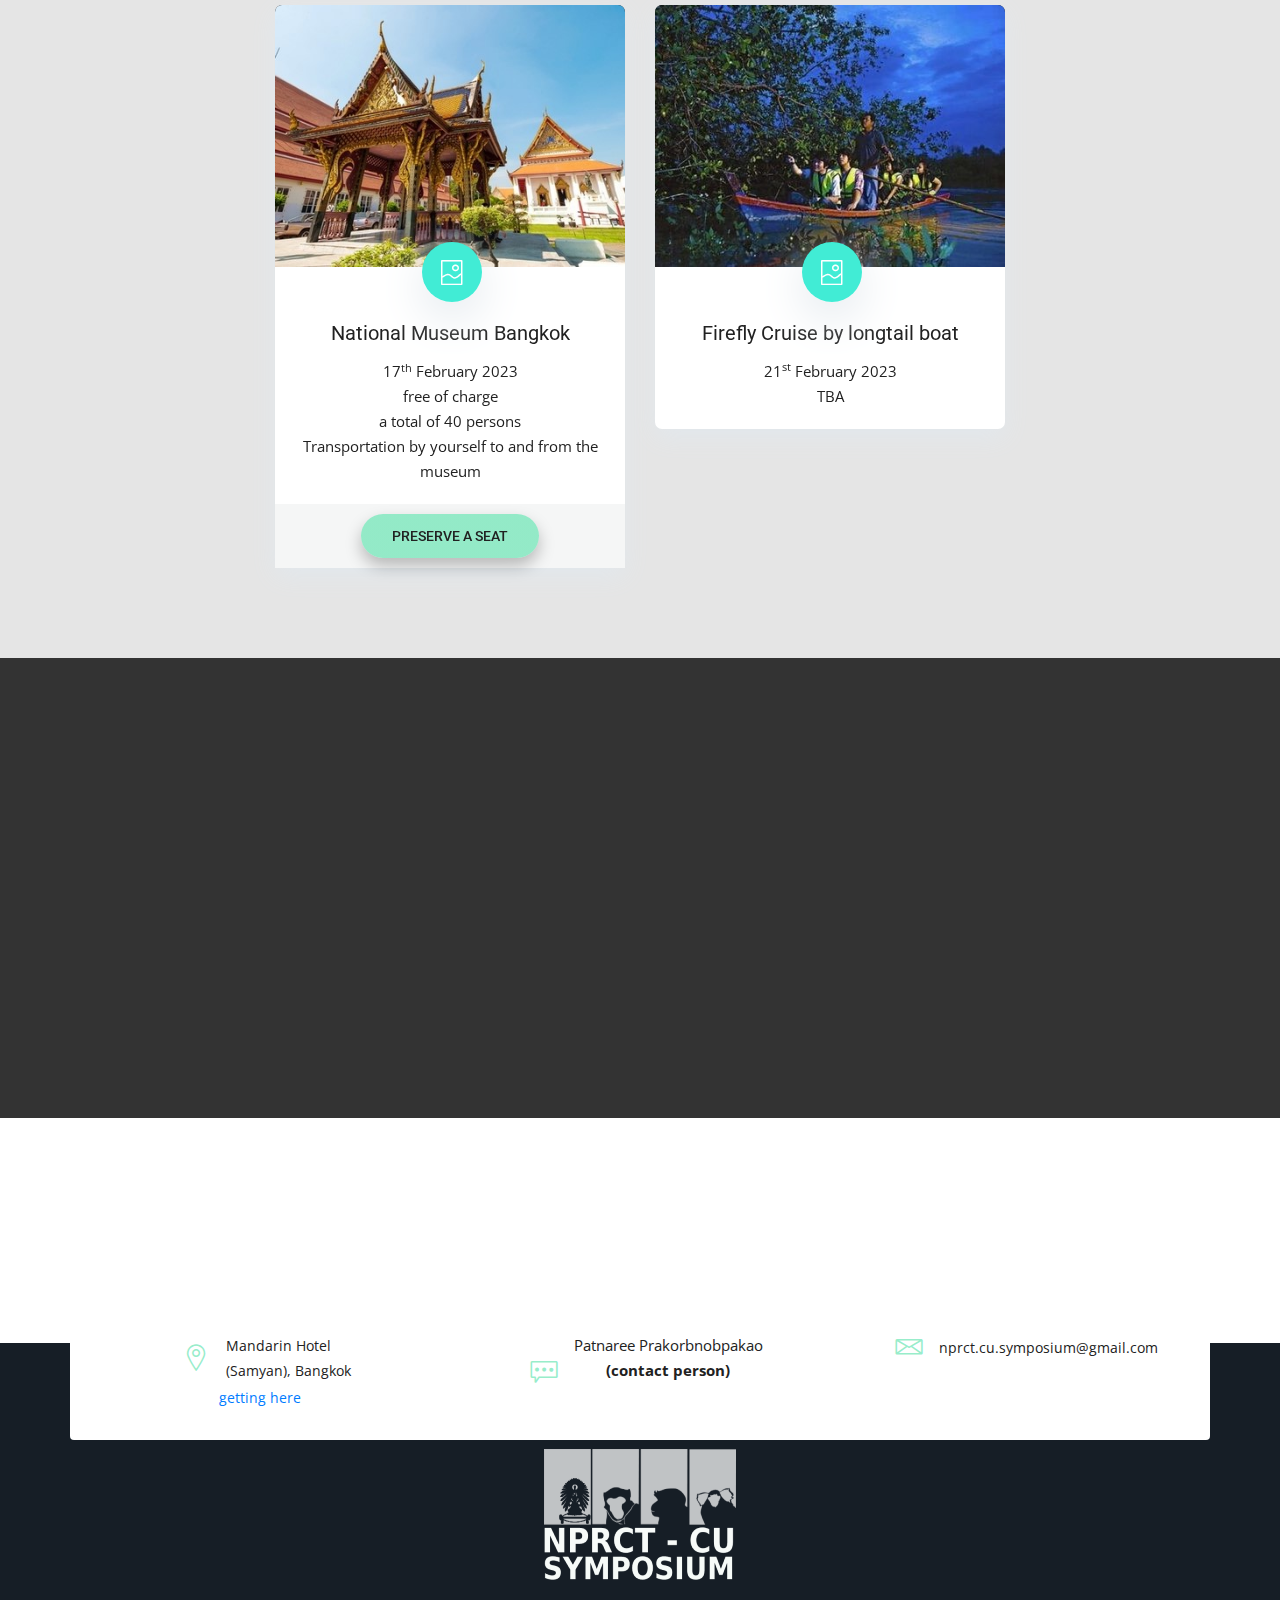
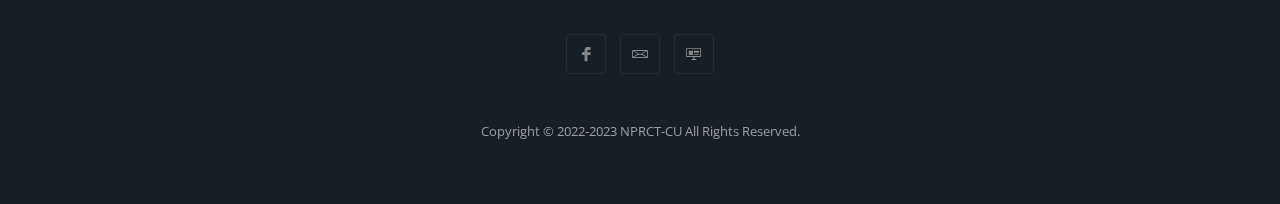
==== commit 90be1f5d: "add new" ====
--- a/index.html
+++ b/index.html
@@ -5,6 +5,13 @@
     <meta charset="utf-8">
     <meta name="viewport" content="width=device-width, initial-scale=1, shrink-to-fit=no">
 
+    <meta property="og:type" content="website">
+    <meta property="og:title" content="NPRCT-CU Symposium2023 (18-19 Feb 23) @Mandarin Hotel-bkk(Samyan)">
+    <meta property="og:url" content="https://nprct-cu-symposium2023.org/">
+    <meta property="og:image" content="https://nprct-cu-symposium2023.org/assets/img/logo.png">
+    <meta property="og:description" content="The symposium held under the theme of Roles of non-human primates on drug and vaccine development during the COVID era">
+
+    
     <title>NPRCT-CU Symposium2023</title>
 
     <!--====== Favicon Icon ======-->
@@ -226,18 +233,15 @@
               <div class="team-img">
                 <img class="img-fluid" src="assets/img/team/Suwit_Khunkitti.jpg" alt="">
                 <div class="team-overlay">
-                  <div class="overlay-social-icon text-center">
-                    <ul class="social-icons">
-                      <li><a><i class="lni-twitter-filled" aria-hidden="true"></i></a></li>
-                      <li><a><i class="lni-google" aria-hidden="true"></i></a></li>
-                      <li><a><i class="lni-facebook-filled" aria-hidden="true"></i></a></li>
-                      <li><a><i class="lni-pinterest" aria-hidden="true"></i></a></li>
-                    </ul>
+                  <div class="content">
+                    <h3>day 1</h3>
+                    <a>Session I</a> <br>
+                    <a>10:30-11:00</a>
                   </div>
                 </div>
               </div>
               <div class="info-text">
-                <span><a style="color:black" href="#">Dr. Suwit Khunkitti</a></span>
+                <span><a style="color:black" >Dr. Suwit Khunkitti</a></span>
                 <p>Former Deputy Prime Minister and former Minister of Science and Technology, Thailand</p>
               </div>
             </div>
@@ -249,13 +253,10 @@
               <div class="team-img">
                 <img class="img-fluid" src="assets/img/team/flynn headshot 2022.jpg" alt="">
                 <div class="team-overlay">
-                  <div class="overlay-social-icon text-center">
-                    <ul class="social-icons">
-                      <li><a ><i class="lni-twitter-filled" aria-hidden="true"></i></a></li>
-                      <li><a ><i class="lni-google" aria-hidden="true"></i></a></li>
-                      <li><a ><i class="lni-facebook-filled" aria-hidden="true"></i></a></li>
-                      <li><a ><i class="lni-pinterest" aria-hidden="true"></i></a></li>
-                    </ul>
+                  <div class="content">
+                    <h3>Day 1</h3>
+                    <a>Session II</a> <br>
+                    <a>13:00-13:40</a>
                   </div>
                 </div>
               </div>
@@ -274,13 +275,10 @@
               <div class="team-img">
                 <img class="img-fluid" src="assets/img/team/Prof. Apiwat Mutirangura.jpg" alt="">
                 <div class="team-overlay">
-                  <div class="overlay-social-icon text-center">
-                    <ul class="social-icons">
-                      <li><a><i class="lni-twitter-filled" aria-hidden="true"></i></a></li>
-                      <li><a><i class="lni-google" aria-hidden="true"></i></a></li>
-                      <li><a><i class="lni-facebook-filled" aria-hidden="true"></i></a></li>
-                      <li><a><i class="lni-pinterest" aria-hidden="true"></i></a></li>
-                    </ul>
+                  <div class="content">
+                    <h3>Day 2</h3>
+                    <a>Session IV</a> <br>
+                    <a>08:30-09:00</a>
                   </div>
                 </div>
               </div>
@@ -297,128 +295,54 @@
           <div class="col-12">
             <h5 class="wow fadeInDown" data-wow-delay="0.1s">Special speakers</h5>
           </div>
-          <!--
-          <div class="col-lg-3 col-md-6 col-xs-12">
-            <!-- Team Item Starts 
-            <div class="team-item wow fadeInUp" data-wow-delay="1.2s">
-              <div class="team-img">
-                <img class="img-fluid" src="assets/img/team/unknown.jpg" alt="">
-                <div class="team-overlay">
-                  <div class="overlay-social-icon text-center">
-                    <ul class="social-icons">
-                      <li><a href="#"><i class="lni-twitter-filled" aria-hidden="true"></i></a></li>
-                      <li><a href="#"><i class="lni-google" aria-hidden="true"></i></a></li>
-                      <li><a href="#"><i class="lni-facebook-filled" aria-hidden="true"></i></a></li>
-                      <li><a href="#"><i class="lni-pinterest" aria-hidden="true"></i></a></li>
-                    </ul>
-                  </div>
-                </div>
-              </div>
-              <div class="info-text">
-                <span><a style="color:black" href="#">Prof. Dr. Yong Poovorawan</a></span>
-                <p>Center of Excellence in Clinical Virology, Faculty of Medicine, Chulalongkorn University, Thailand</p>
-              </div>
-            </div>
-            <!-- Team Item Ends 
-          </div>
-
-          <div class="col-lg-3 col-md-6 col-xs-12">
-            <!-- Team Item Starts 
-            <div class="team-item wow fadeInUp" data-wow-delay="0.8s">
-              <div class="team-img">
-                <img class="img-fluid" src="assets/img/team/unknown.jpg" alt="">
-                <div class="team-overlay">
-                  <div class="overlay-social-icon text-center">
-                    <ul class="social-icons">
-                      <li><a href="#"><i class="lni-twitter-filled" aria-hidden="true"></i></a></li>
-                      <li><a href="#"><i class="lni-google" aria-hidden="true"></i></a></li>
-                      <li><a href="#"><i class="lni-facebook-filled" aria-hidden="true"></i></a></li>
-                      <li><a href="#"><i class="lni-pinterest" aria-hidden="true"></i></a></li>
-                    </ul>
-                  </div>
-                </div>
-              </div>
-              <div class="info-text">
-                <span><a style="color:black" href="#">TBA</a></span>
-                <p>Affiliation</p>
-              </div>
-            </div>
-            <!-- Team Item Ends 
-          </div>
-
-          <div class="col-lg-3 col-md-6 col-xs-12">
-            <!-- Team Item Starts 
-            <div class="team-item wow fadeInUp" data-wow-delay="1.4s">
-              <div class="team-img">
-                <img class="img-fluid" src="assets/img/team/unknown.jpg" alt="">
-                <div class="team-overlay">
-                  <div class="overlay-social-icon text-center">
-                    <ul class="social-icons">
-                      <li><a href="#"><i class="lni-twitter-filled" aria-hidden="true"></i></a></li>
-                      <li><a href="#"><i class="lni-google" aria-hidden="true"></i></a></li>
-                      <li><a href="#"><i class="lni-facebook-filled" aria-hidden="true"></i></a></li>
-                      <li><a href="#"><i class="lni-pinterest" aria-hidden="true"></i></a></li>
-                    </ul>
-                  </div>
-                </div>
-              </div>
-              <div class="info-text">
-                <span><a style="color:black" href="#">Paul Houston</a></span>
-                <p>Founder and CEO (Ret), Primate Products Inc., USA</p>
-              </div>
-            </div>
-            <!-- Team Item Ends 
-          </div>
-        </div>
-        <div class="row justify-content-center">
-          <div class="col-lg-3 col-md-6 col-xs-12">
-            <!-- Team Item Starts 
-            <div class="team-item wow fadeInUp" data-wow-delay="1.6s">
-              <div class="team-img">
-                <img class="img-fluid" src="assets/img/team/unknown.jpg" alt="">
-                <div class="team-overlay">
-                  <div class="overlay-social-icon text-center">
-                    <ul class="social-icons">
-                      <li><a href="#"><i class="lni-twitter-filled" aria-hidden="true"></i></a></li>
-                      <li><a href="#"><i class="lni-google" aria-hidden="true"></i></a></li>
-                      <li><a href="#"><i class="lni-facebook-filled" aria-hidden="true"></i></a></li>
-                      <li><a href="#"><i class="lni-pinterest" aria-hidden="true"></i></a></li>
-                    </ul>
-                  </div>
-                </div>
-              </div>
-              <div class="info-text">
-                <span><a style="color:black" href="#">Dr. Nakorn Premsri</a></span>
-                <p>Director of National Vaccine Institute, Thailand</p>
-              </div>
-            </div>
-            <!-- Team Item Ends -->
-          </div>
-          <div class="row justify-content-center">
+        
           <div class="col-lg-3 col-md-6 col-xs-12">
             <!-- Team Item Starts -->
-            <div class="team-item wow fadeInUp" data-wow-delay="1.6s">
+            <div class="team-item wow fadeInUp" data-wow-delay="0.6s">
+              <div class="team-img">
+                <img class="img-fluid" src="assets/img/team/Paul (1).jpg" alt="">
+                <div class="team-overlay">
+                    <div class="content">
+                      <h3>day 2</h3>
+                      <a>Session V</a> <br>
+                      <a>13:00-13:20</a>
+                    </div>
+                </div>
+              </div>
+              <div class="info-text">
+                <span><a style="color:black" >Paul Houston</a></span>
+                <p>Founder and CEO (Ret), Primate Products Inc., USA</p>
+              </div>
+            </div>
+          </div>
+           <!-- Team Item Ends -->
+          
+          <div class="col-lg-3 col-md-6 col-xs-12">
+            <!-- Team Item Starts -->
+            <div class="team-item wow fadeInUp" data-wow-delay="0.6s">
               <div class="team-img">
                 <img class="img-fluid" src="assets/img/team/Chairat-u.jpg" alt="">
                 <div class="team-overlay">
-                  <div class="overlay-social-icon text-center">
-                    <ul class="social-icons">
-                      <li><a><i class="lni-twitter-filled" aria-hidden="true"></i></a></li>
-                      <li><a><i class="lni-google" aria-hidden="true"></i></a></li>
-                      <li><a><i class="lni-facebook-filled" aria-hidden="true"></i></a></li>
-                      <li><a><i class="lni-pinterest" aria-hidden="true"></i></a></li>
-                    </ul>
+                  <div class="content">
+                    <h3>day 2</h3>
+                    <a>Session VI</a> <br>
+                    <a>15:50-16:10</a>
                   </div>
                 </div>
               </div>
               <div class="info-text">
-                <span><a style="color:black" href="#">Dr. Chairat Uthaipibull</a></span>
+                <span><a style="color:black">Dr. Chairat Uthaipibull</a></span>
                 <p>Deputy CEO and Acting CEO of TCELS</p>
               </div>
             </div>
-            </div>
-            <!-- Team Item Ends -->
-          </div>
+          </div>
+          <!-- Team Item Ends -->
+
+          
+            
+            
+          
+        </div>
         </div>
         <a href="speaker.html" class="btn btn-common mt-30 wow fadeInUp" data-wow-delay="0.3s">Meet all speakers</a>
       </div>
@@ -479,7 +403,7 @@
                 <a class="nav-link" id="post-sym-tab" data-toggle="tab" href="#post-sym" role="tab" aria-controls="post-sym">
                   <div class="item-text">
                     <h4>Post-symposium</h4>
-                    <h5>21<sup>th</sup> February</h5>
+                    <h5>21<sup>st</sup> February</h5>
                   </div>
                 </a>
               </li>
@@ -525,7 +449,10 @@
                       <div class="card">
                         <div id="headingOne1">
                           <div class="schedule-slot-time">
+                            <span><a>&nbsp;&nbsp;&nbsp;&nbsp;&nbsp;&nbsp;&nbsp;&nbsp;&nbsp;&nbsp;</a></span>
                             <span>08:30-10:30</span>
+                            
+                            
                             
                           </div>
                           <div class="collapsed card-header" data-toggle="collapse" data-target="#collapseOne1" aria-expanded="false"
@@ -897,8 +824,8 @@
                        <div class="card">
                         <div id="headingFive1">
                           <div class="schedule-slot-time">
-                            <span>17:00-20:00</span> <br>
-                            &nbsp;
+                            <span><a>&nbsp;&nbsp;&nbsp;&nbsp;&nbsp;&nbsp;&nbsp;&nbsp;&nbsp;&nbsp;</a></span>
+                            <span>17:00-20:00</span>
                           </div>
                           <div class="collapsed card-header" data-toggle="collapse" data-target="#collapseFive1" aria-expanded="false"
                             aria-controls="collapseFive1">
@@ -1119,12 +1046,12 @@
                                 </div>
                                 <div class="card-header-body">
                                   <div class="images-box-body">
-                                    <img class="img-fluid" src="assets/img/speaker/unknown.jpg" alt="">
+                                    <img class="img-fluid" src="assets/img/speaker/Paul (1).jpg" alt="">
                                   </div>
                                   <div class="row">
                                     <div class="col">
                                       <h5 class="name-title">Special Lecture</h5>
-                                      <h4>Global perspective on NHP research now and into the future – Thailand’s critical role (Part I)?
+                                      <h4>Global perspective on NHP research now and into the future – Thailand’s critical role (Part I)
                                       </h4>
                                       <h5 class="name"> Paul Houston <br>
                                       Founder and CEO (Ret), Primate Products Inc., USA                                        
@@ -1143,8 +1070,8 @@
                                   </div>
                                   <div class="row">
                                     <div class="col">
-                                      <h5 class="name-title">????</h5>
-                                      <h4>Global perspective on NHP research now and into the future – Thailand’s critical role (Part II)?
+                                      <h5 class="name-title">&nbsp;&nbsp;</h5>
+                                      <h4>Global perspective on NHP research now and into the future – Thailand’s critical role (Part II)
                                       </h4>
                                       <h5 class="name">Prof. Jeffrey A Roberts <br>
                                       Associate Director, California National Primate Research Center, USA
@@ -1163,7 +1090,7 @@
                                   </div>
                                   <div class="row">
                                     <div class="col">
-                                      <h5 class="name-title">???</h5>
+                                      <h5 class="name-title">&nbsp;&nbsp;&nbsp;</h5>
                                       <h4>Expanding SPF colonies to exclude Adeno Associated Virus, Cytomegalovirus and other vectors in research models
                                       </h4>
                                       <h5 class="name">JoAnn Yee <br>
@@ -1181,11 +1108,13 @@
                       <div class="card">
                         <div id="headingFour3">
                           <div class="schedule-slot-time">
-                            &nbsp;&nbsp;&nbsp;&nbsp;14:00-15:30&nbsp;&nbsp;&nbsp;&nbsp;
+                            <span><a>&nbsp;&nbsp;&nbsp;&nbsp;&nbsp;&nbsp;&nbsp;&nbsp;&nbsp;&nbsp;</a></span>
+                            <span>14:00-15:30</span>
                           </div>
                           <div class="collapsed card-header" data-toggle="collapse" data-target="#collapseFour3" aria-expanded="false"
                             aria-controls="collapseFour3">
                             <h4>Coffee Break at the Foyer and Poster presentation</h4>
+                            <h5 class="name">&nbsp;&nbsp;&nbsp;&nbsp;&nbsp;</h5>
                           </div>
                         </div>
                       </div>
@@ -1280,7 +1209,7 @@
                           <div class="collapsed card-header" data-toggle="collapse" data-target="#collapseOne4" aria-expanded="false"
                             aria-controls="collapseOne4">
                             <div class="images-box">
-                              <img class="img-fluid" src="assets/img/excursion-nmt/excursion-sm-1.jpg" alt="">
+                              <img class="img-fluid" src="assets/img/logo-2.png" alt="">
                             </div>
                             <h4>11th Anniversary of NPRCT and
                             Official Opening Ceremony of the Primates Enterprise
@@ -1310,7 +1239,7 @@
                           <div class="collapsed card-header" data-toggle="collapse" data-target="#collapseOne5" aria-expanded="false"
                             aria-controls="collapseOne5">
                             <div class="images-box">
-                              <img class="img-fluid" src="assets/img/excursion-nmt/excursion-sm-1.jpg" alt="">
+                              <img class="img-fluid" src="assets/img/blog/firefly.jpg" alt="">
                             </div>
                             <h4>TBA</h4>
                             <h5 class="name"></h5>
@@ -1400,7 +1329,7 @@
           <div class="col-lg-4 col-md-6 col-xs-12">
             <div class="blog-item">
               <div class="blog-image">
-                <a href="#">
+                <a >
                   <img class="img-fluid" src="assets/img/blog/nat-museum.jpeg" alt="">
                 </a>
               </div>
@@ -1435,7 +1364,7 @@
           <div class="col-lg-4 col-md-6 col-xs-12">
             <div class="blog-item">
               <div class="blog-image">
-                <a href="#">
+                <a >
                   <img class="img-fluid" src="assets/img/blog/firefly.jpg" alt="">
                 </a>
               </div>
@@ -1451,7 +1380,7 @@
                 <div class="row justify-content-center">
                   <div class="col">
                     <ul>
-                    <li>21<sup>th</sup> February 2023 </li>
+                    <li>21<sup>st</sup> February 2023 </li>
                     <li>TBA</li>
                     </ul>
                   </div>
--- a/assets/css/main.css
+++ b/assets/css/main.css
@@ -1318,7 +1318,7 @@
 }
 
 .schedule .card-body .schedule-slot-time-body-coffee {
-  background-image: linear-gradient(65deg, #2fa162 0, #2fa162 100%);
+  background-image: linear-gradient(65deg, #9ca39f 0, #9ca39f 100%);
   color: #fff;
   padding: 0% 1% 0% 1%;
   float: left;
@@ -1659,8 +1659,22 @@
   -o-transition: all 0.3s ease-in-out;
   transition: all 0.3s ease-in-out;
 }
-
-.team-item .overlay-social-icon {
+.team-item .team-overlay .overlay-text {
+  text-align: center;
+  position: absolute;
+  top: 0px;
+  left: 0px;
+  width: 100%;
+  height: 100%;
+  background: rgba(0, 0, 0, 0.9);
+  opacity: 0;
+  -webkit-transition: all 0.3s ease-in-out;
+  -moz-transition: all 0.3s ease-in-out;
+  -o-transition: all 0.3s ease-in-out;
+  transition: all 0.3s ease-in-out;
+}
+
+.team-item .team-overlay .content {
   position: absolute;
   top: 50%;
   width: 100%;
@@ -1671,6 +1685,39 @@
   -o-transition: all 0.3s ease-in-out;
   transition: all 0.3s ease-in-out;
 }
+
+.team-item .team-overlay .content h3 {
+  font-size: 16px;
+  text-transform: uppercase;
+}
+
+.team-item .team-overlay .content a {
+  color: #4affea;
+  margin-top: 10px;
+  
+}
+
+.team-item .team-overlay :hover .content {
+  top: 50%;
+}
+
+.team-item .team-overlay .overlay-text:hover {
+  opacity: 1;
+}
+
+/*
+.team-item .overlay-social-icon {
+  position: absolute;
+  top: 50%;
+  width: 100%;
+  color: #fff;
+  transform: translateY(-50%);
+  -webkit-transition: all 0.3s ease-in-out;
+  -moz-transition: all 0.3s ease-in-out;
+  -o-transition: all 0.3s ease-in-out;
+  transition: all 0.3s ease-in-out;
+}
+
 
 .team-item .overlay-social-icon .social-icons {
   padding-left: 0;
@@ -1741,6 +1788,8 @@
 .team-item .overlay-social-icon .social-icons li .lni-pinterest:hover {
   background: #bd081c;
 }
+*/
+
 
 .team-item .info-text {
   padding: 20px 0px 5px;
